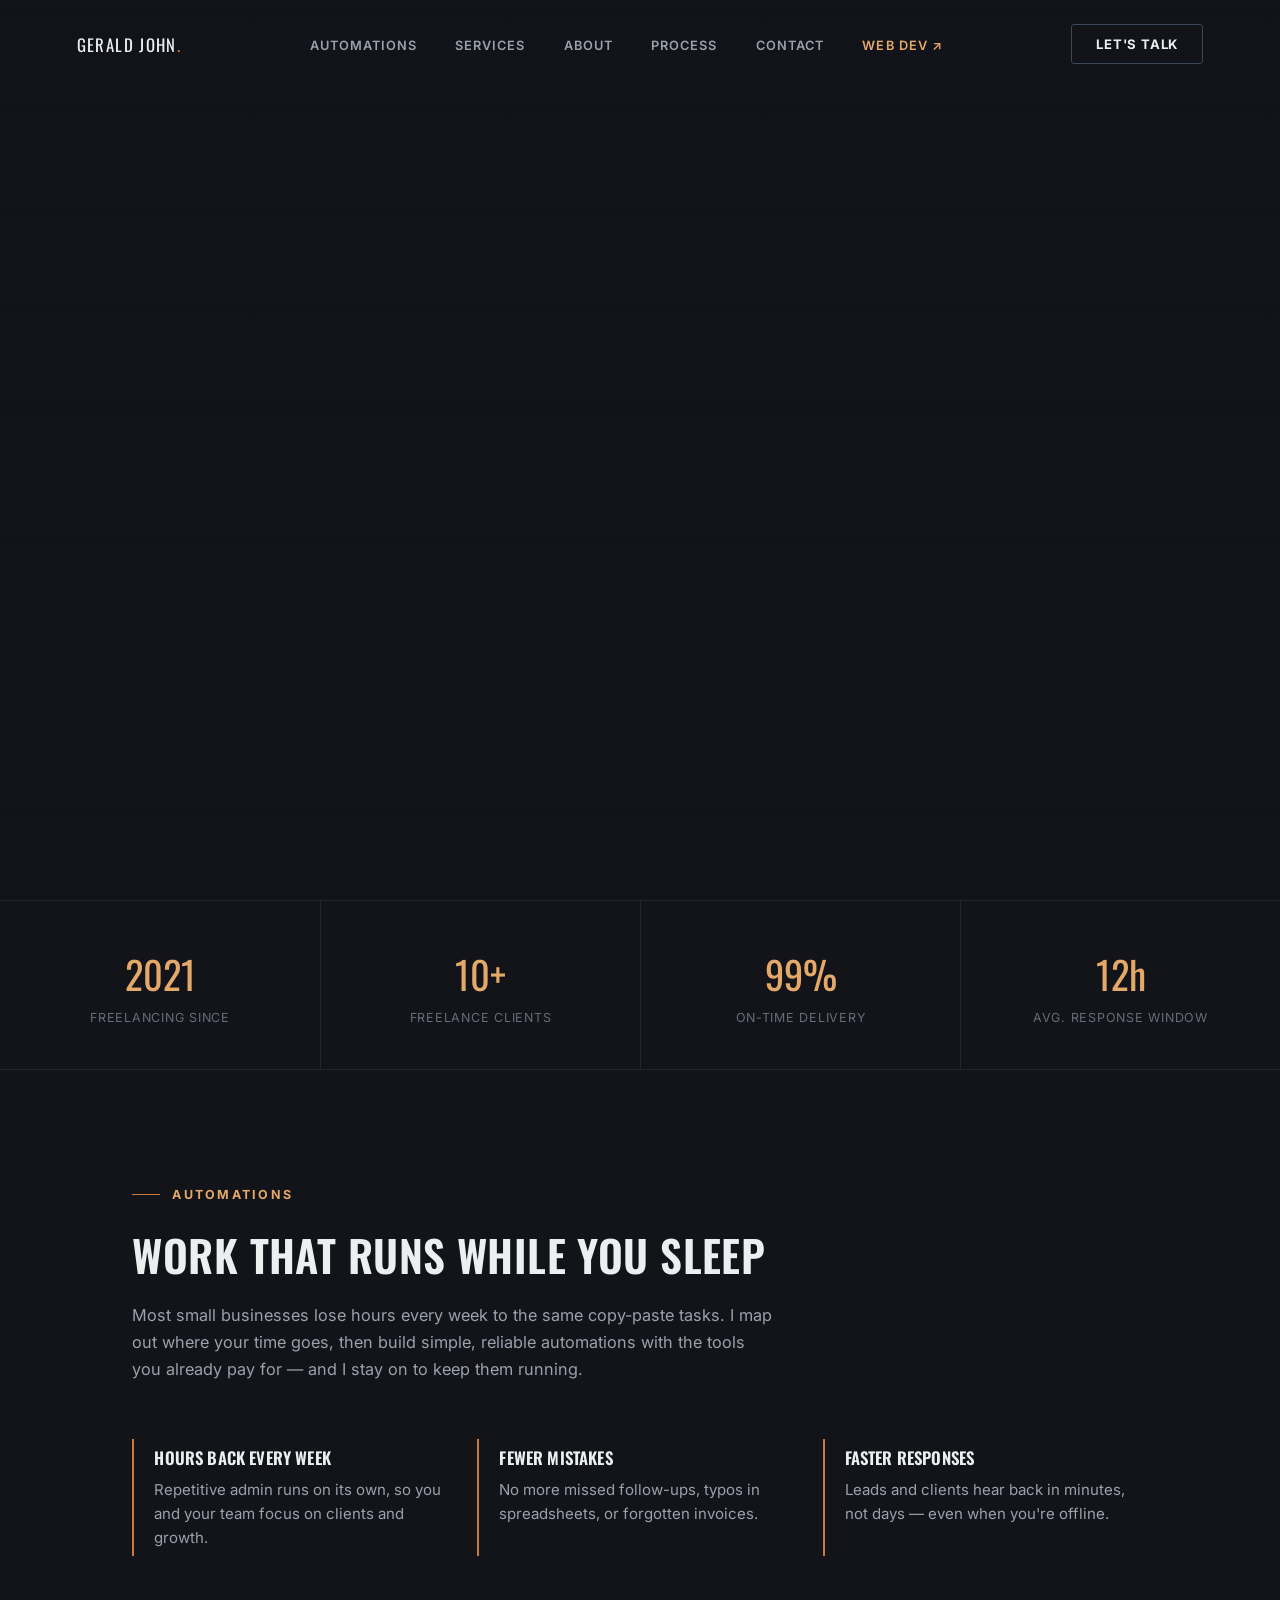
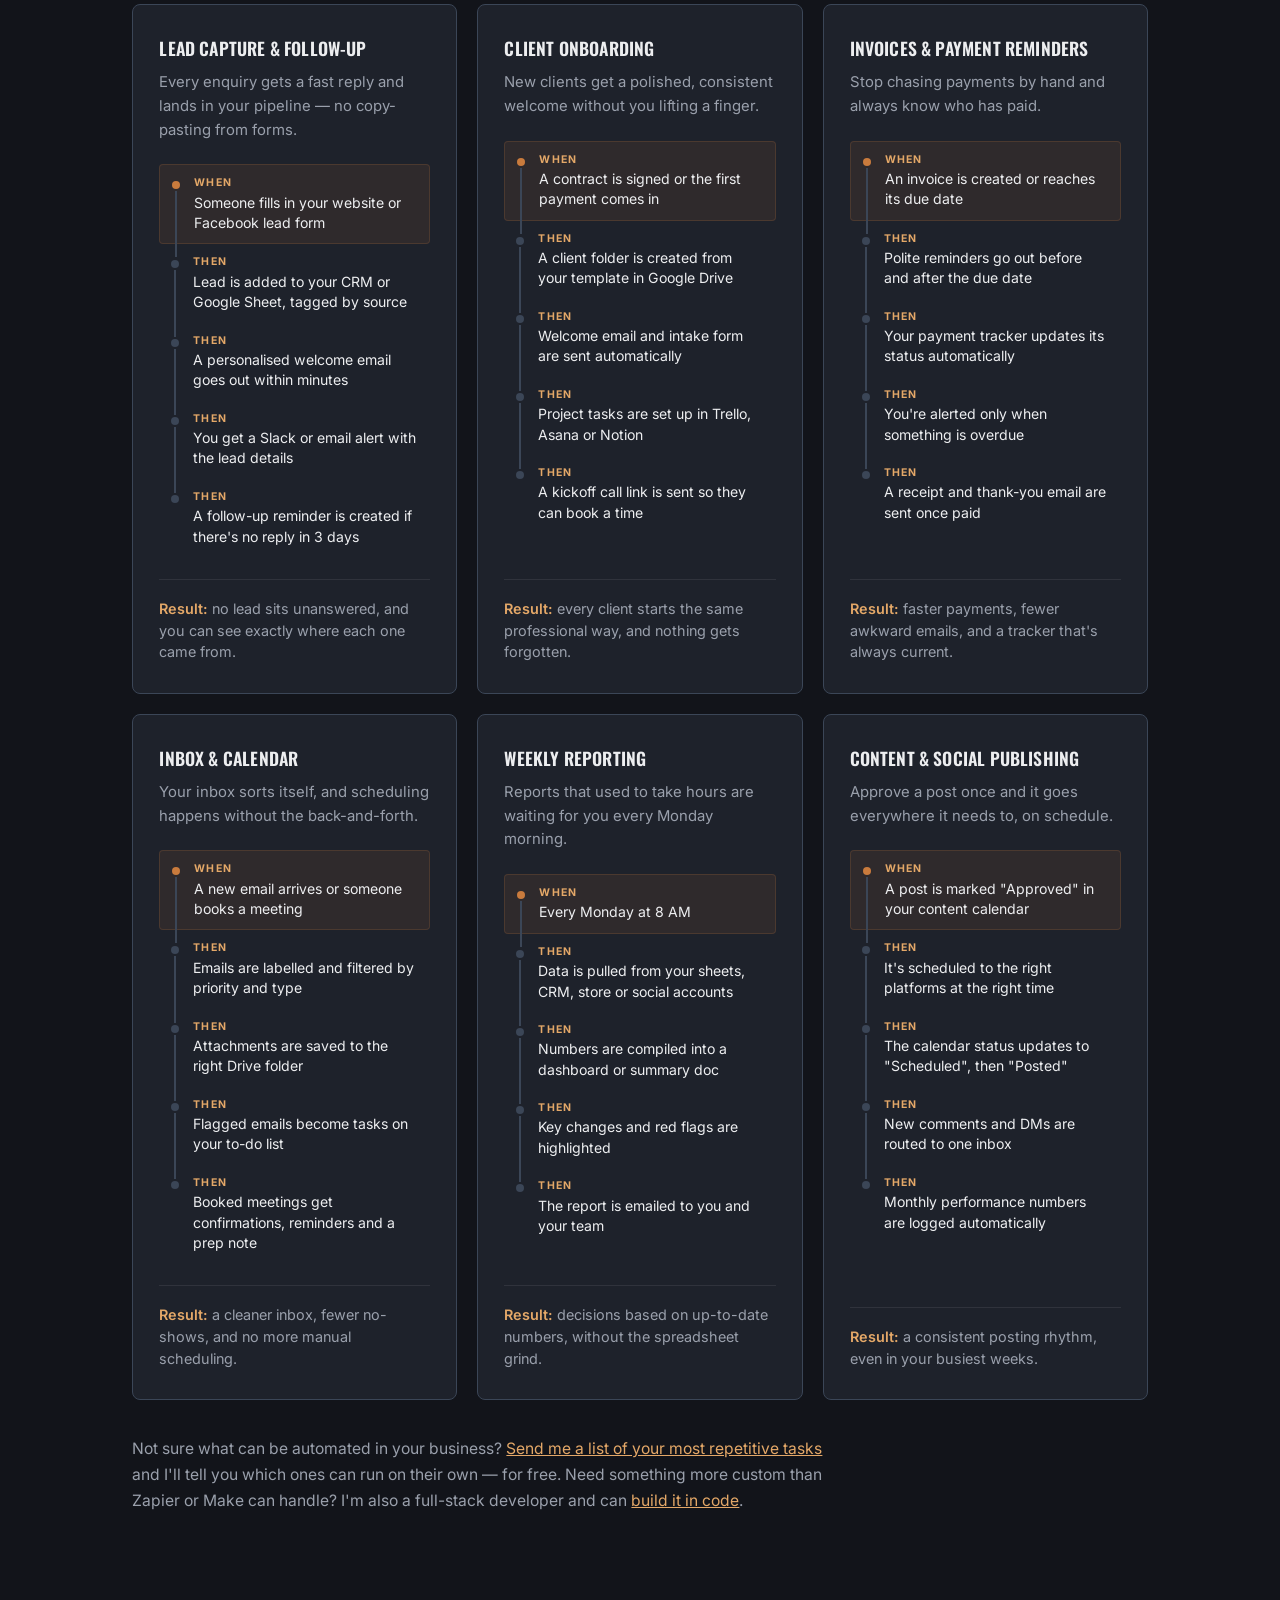
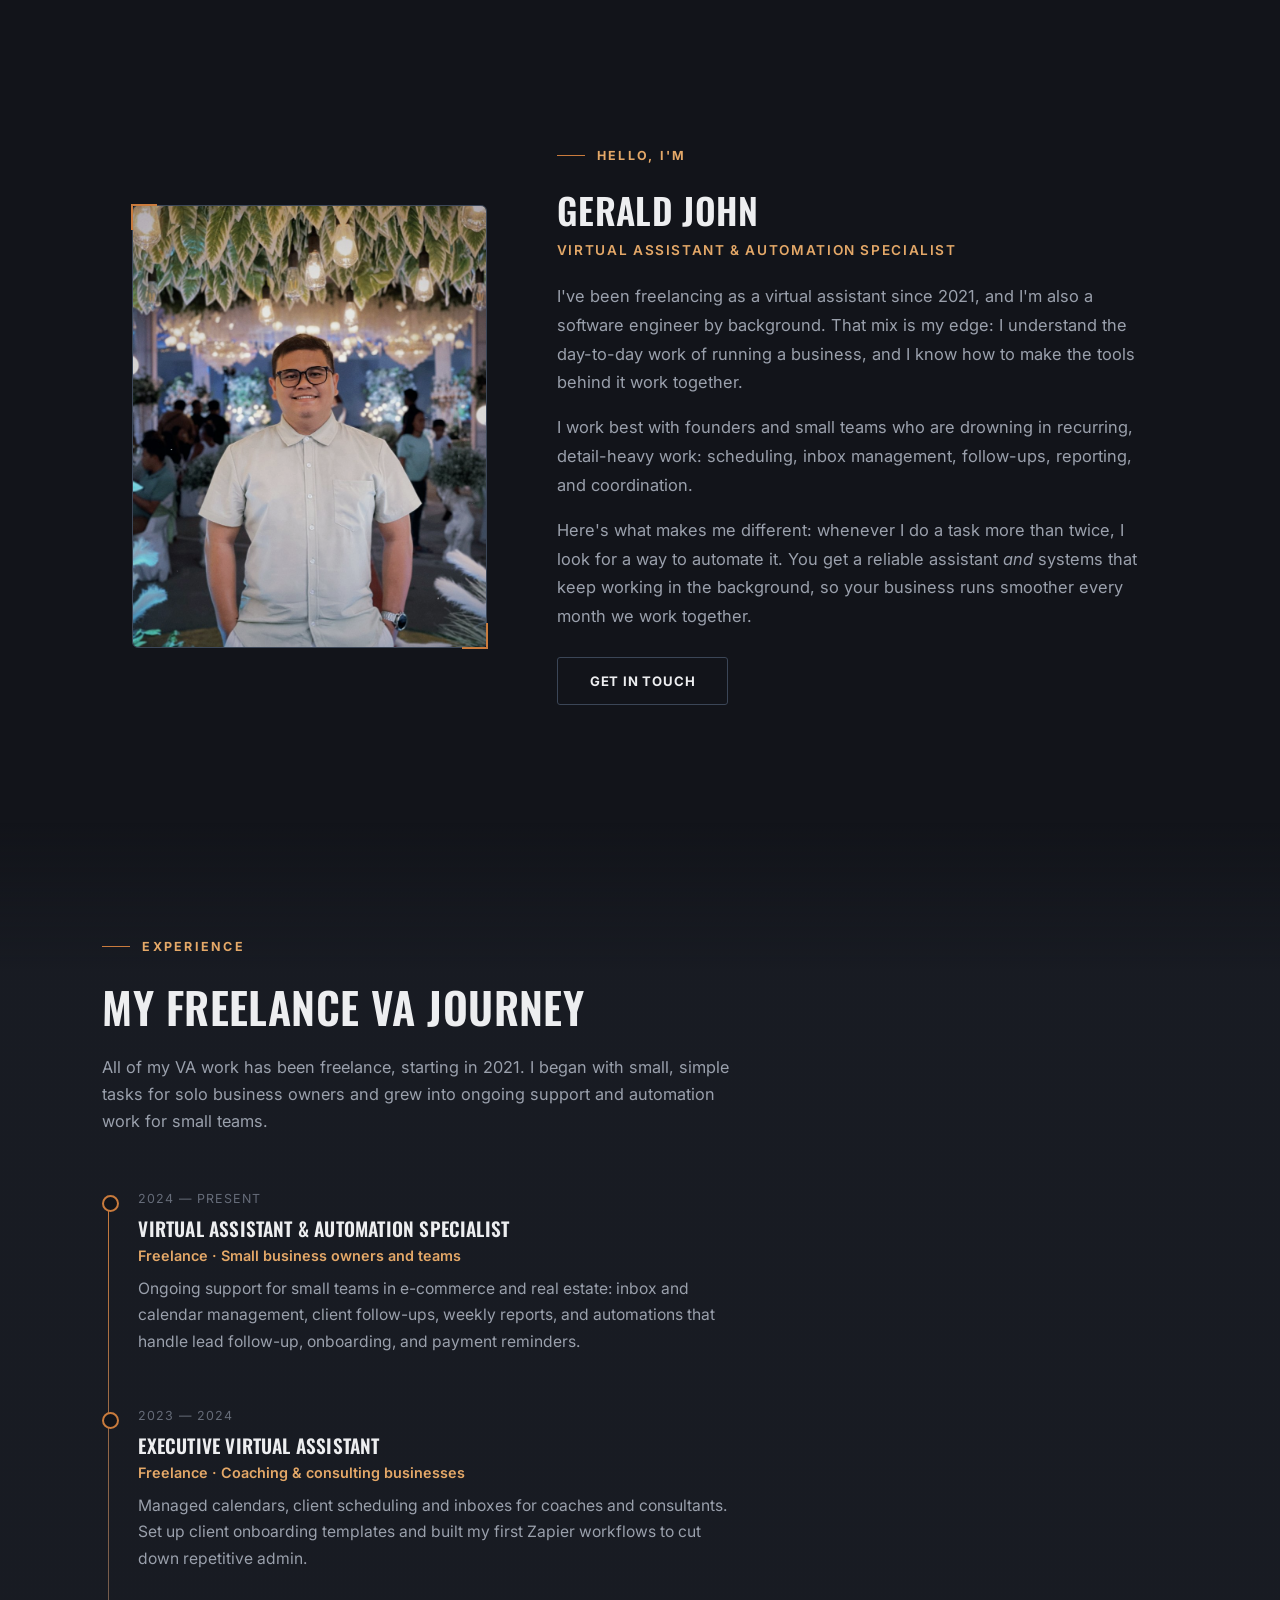
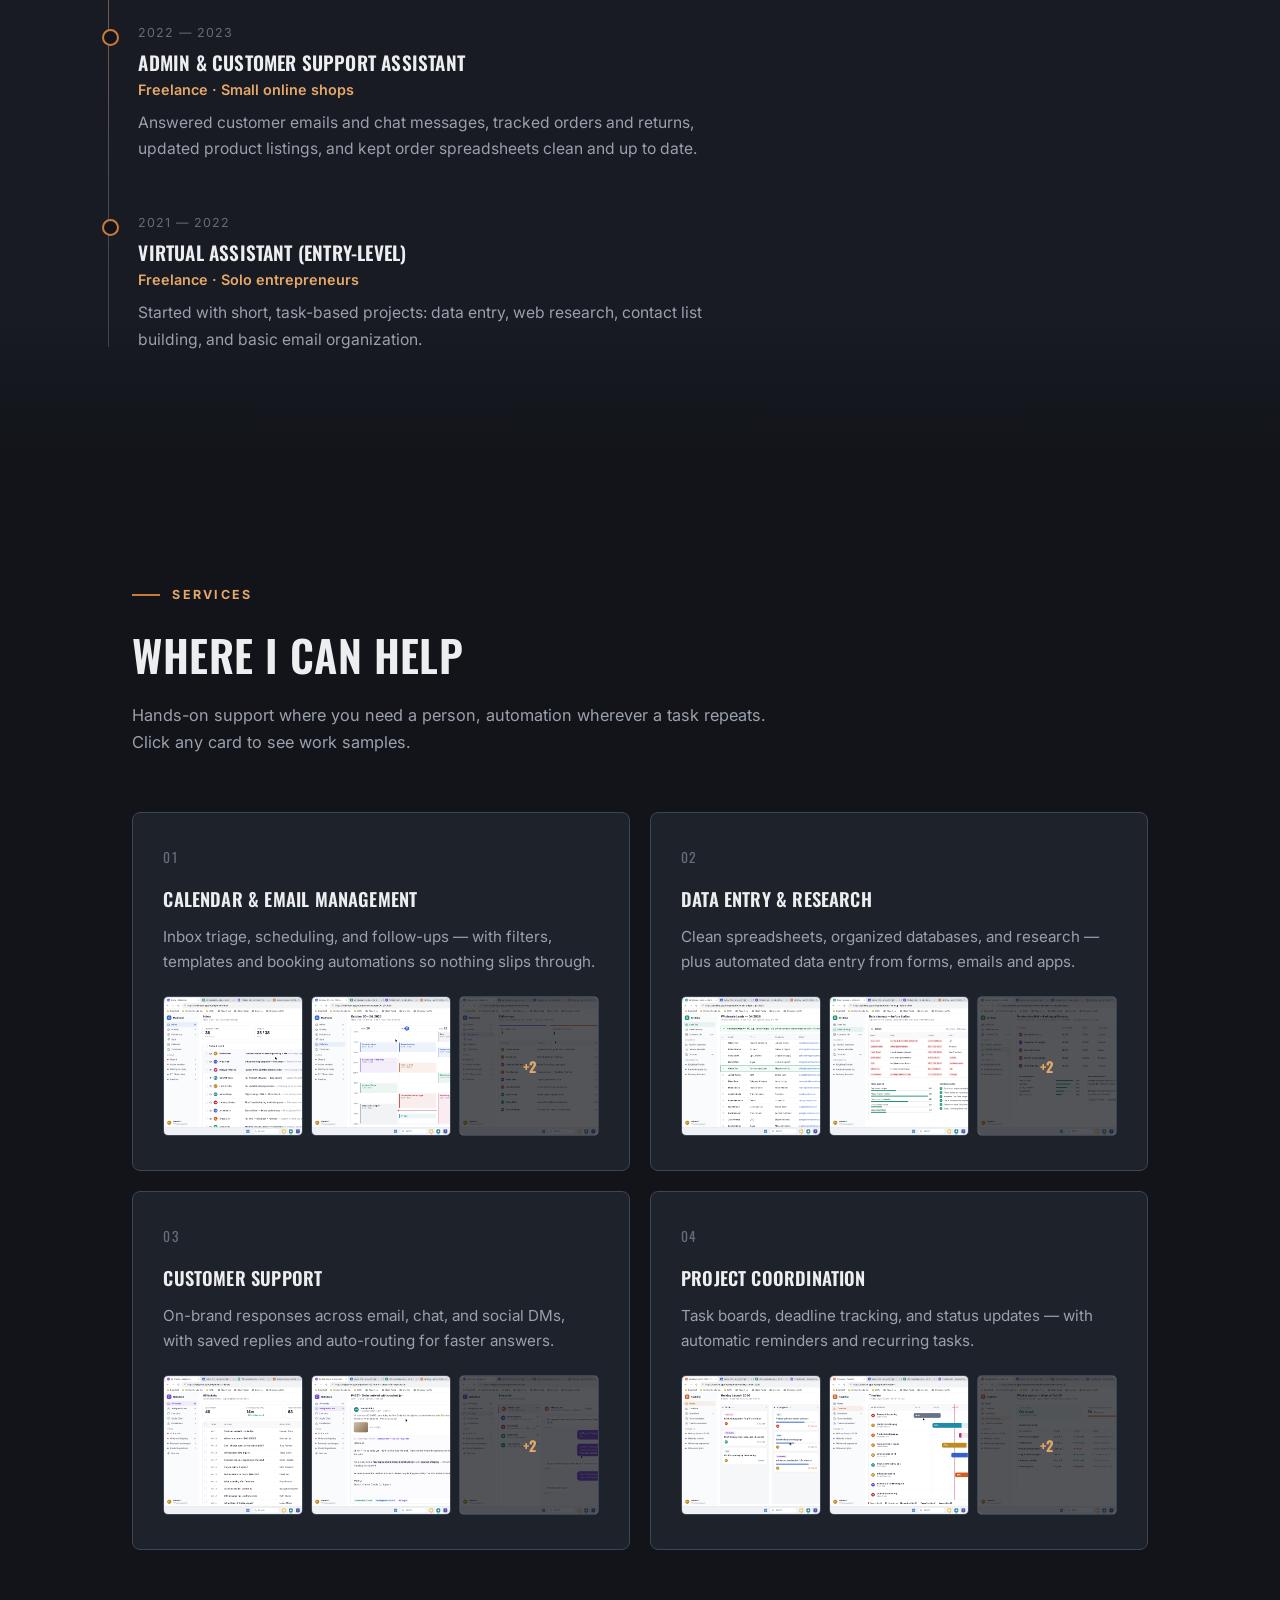
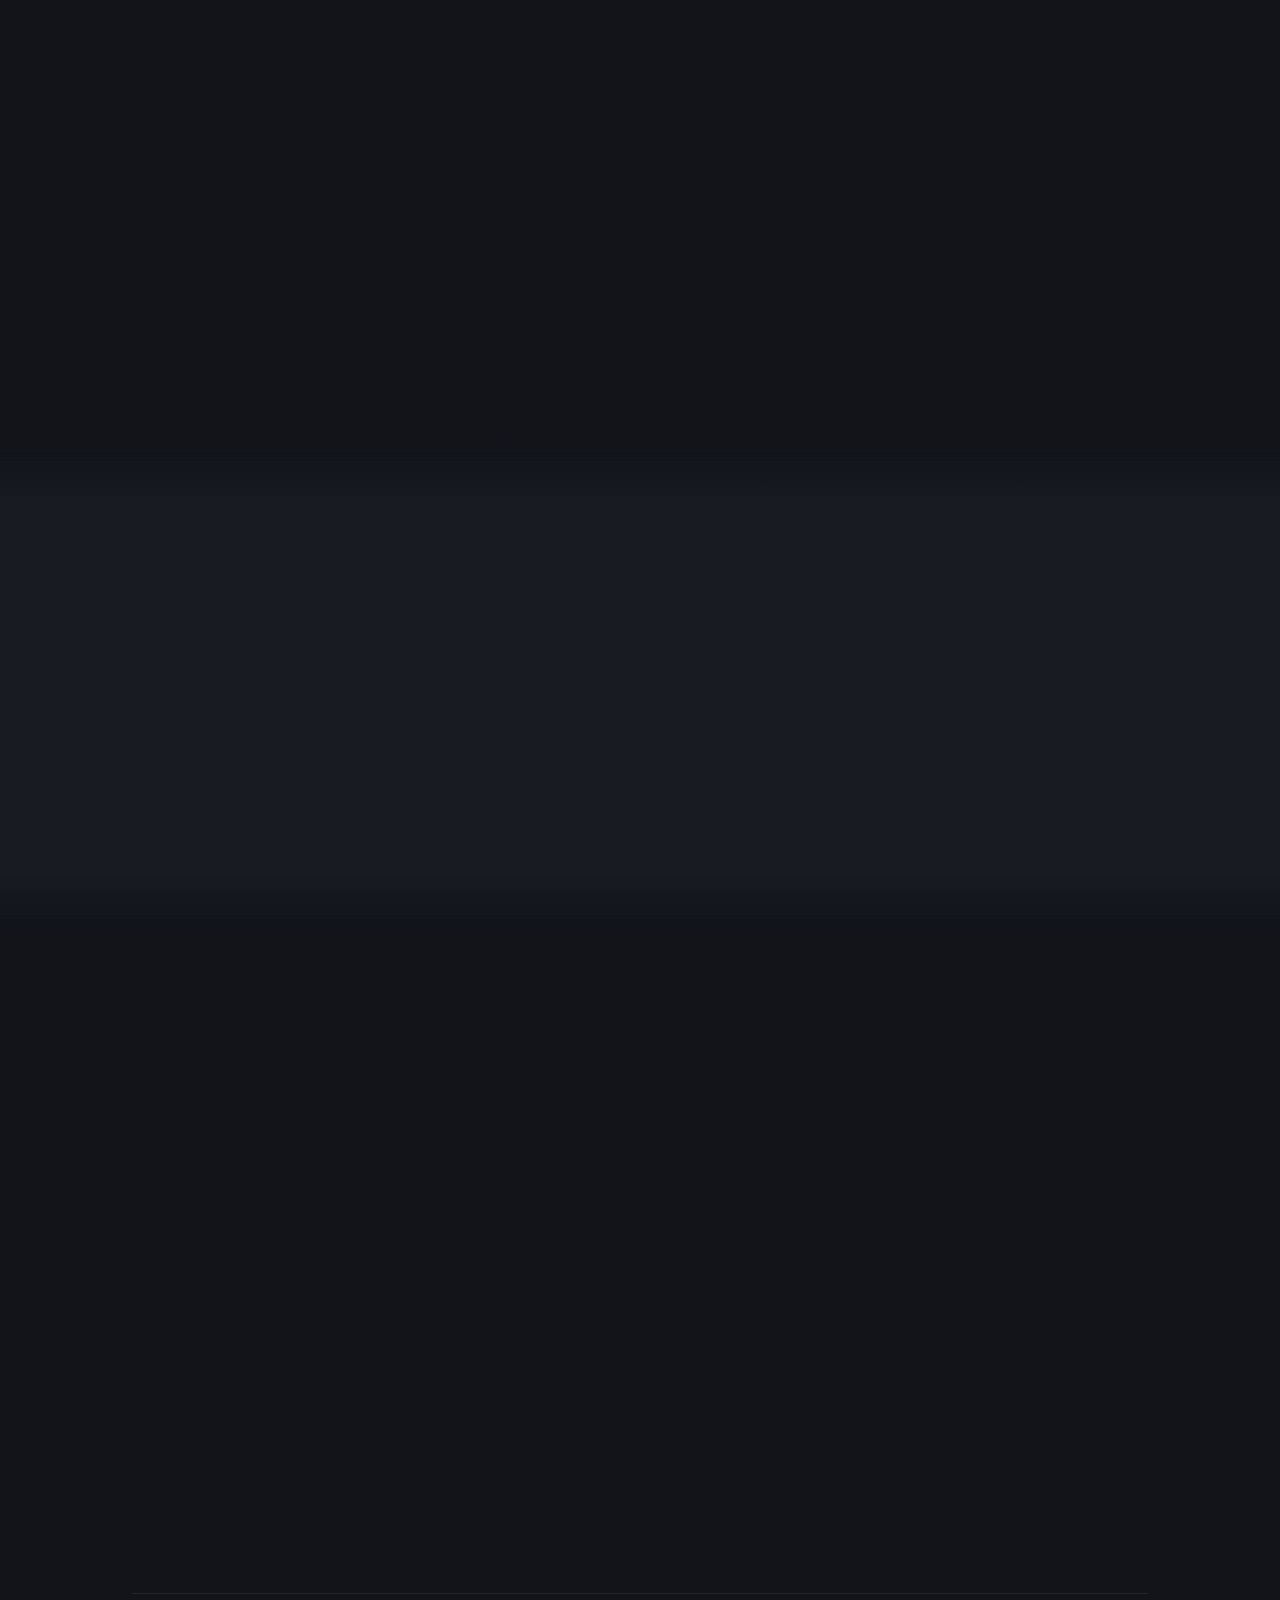
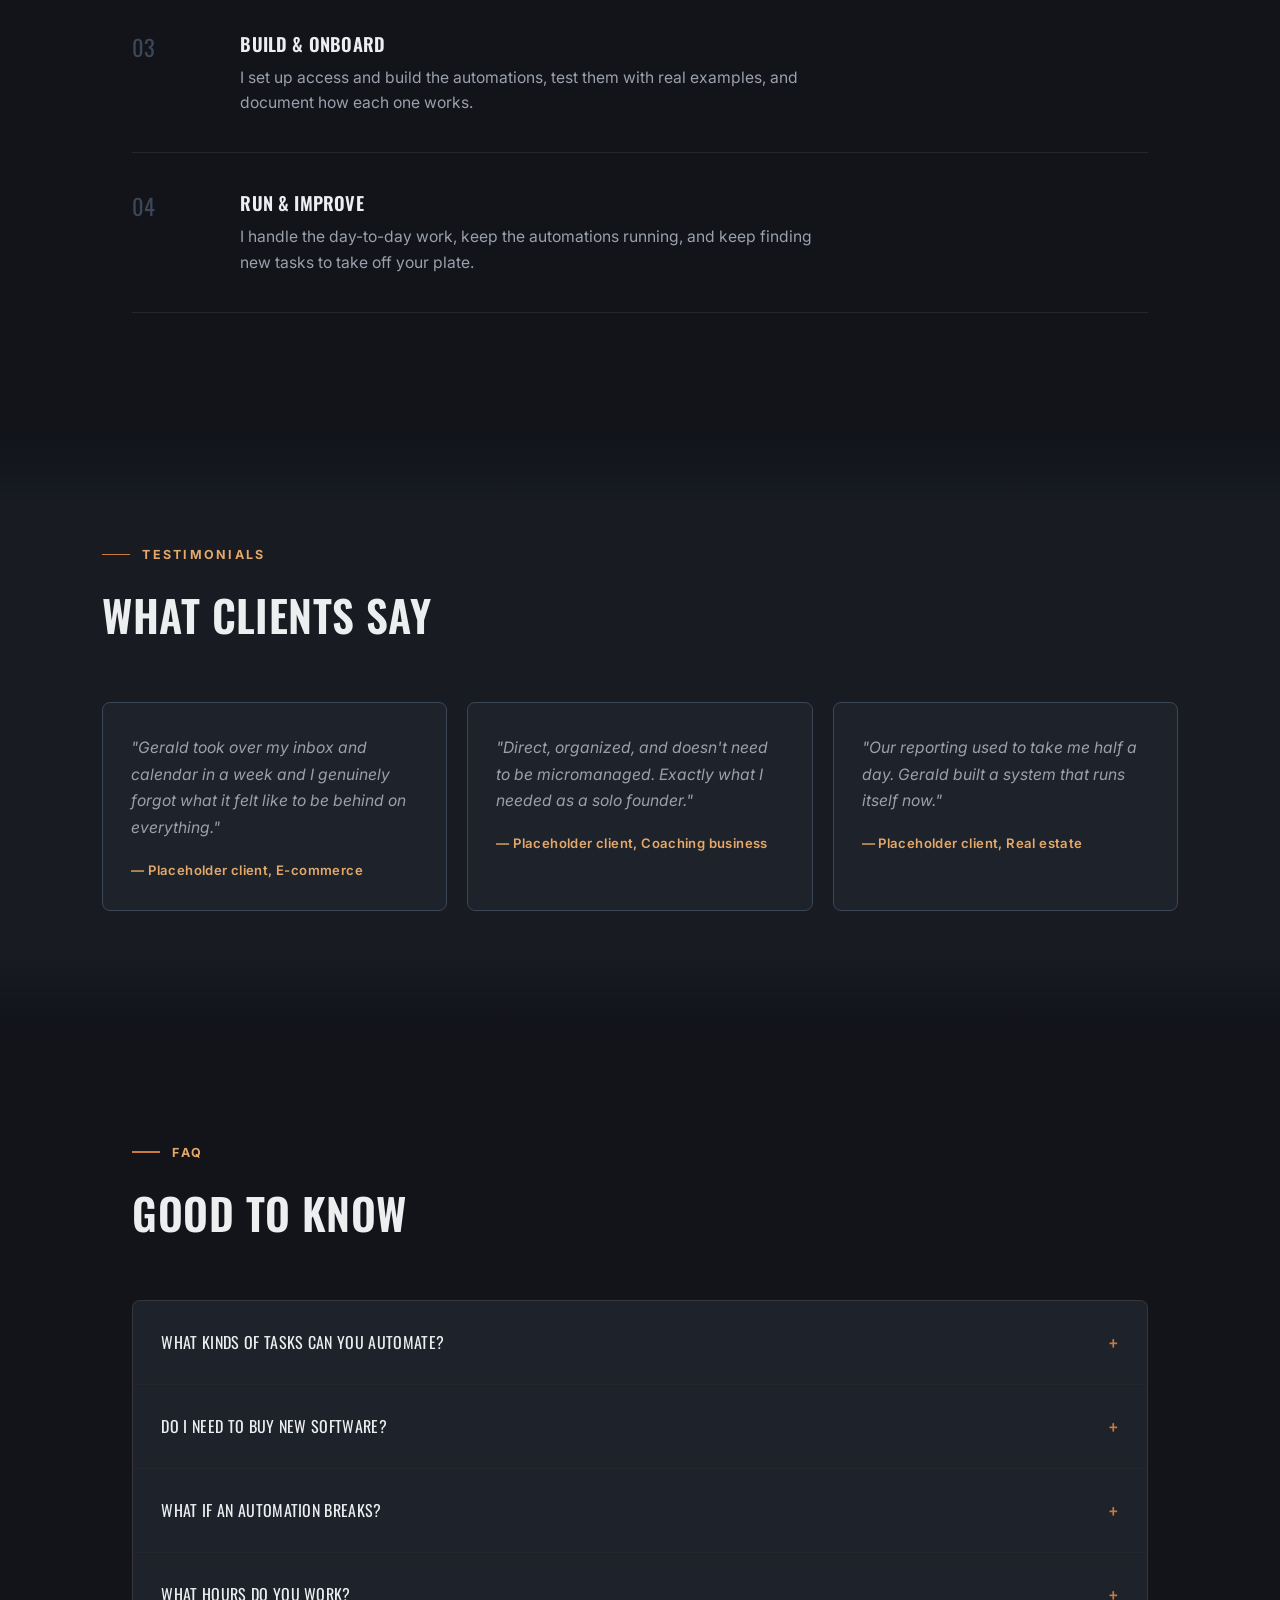
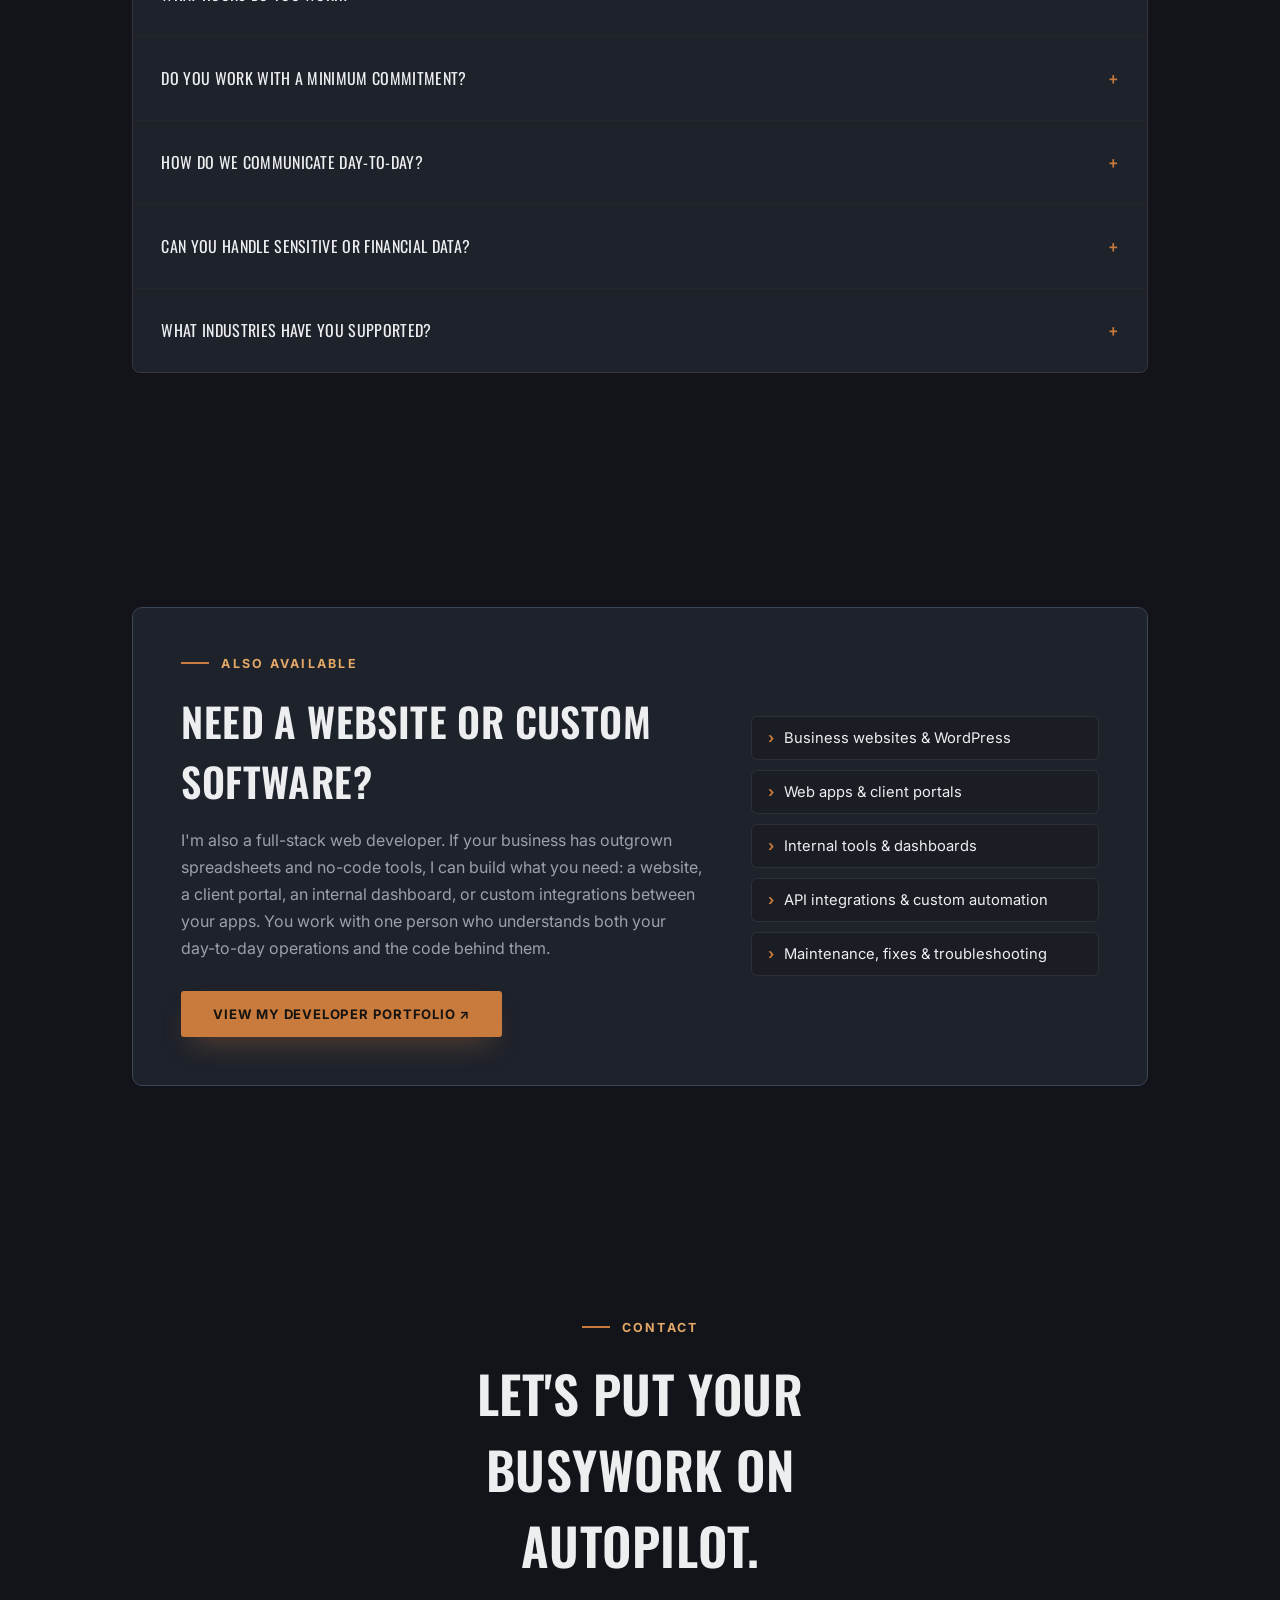
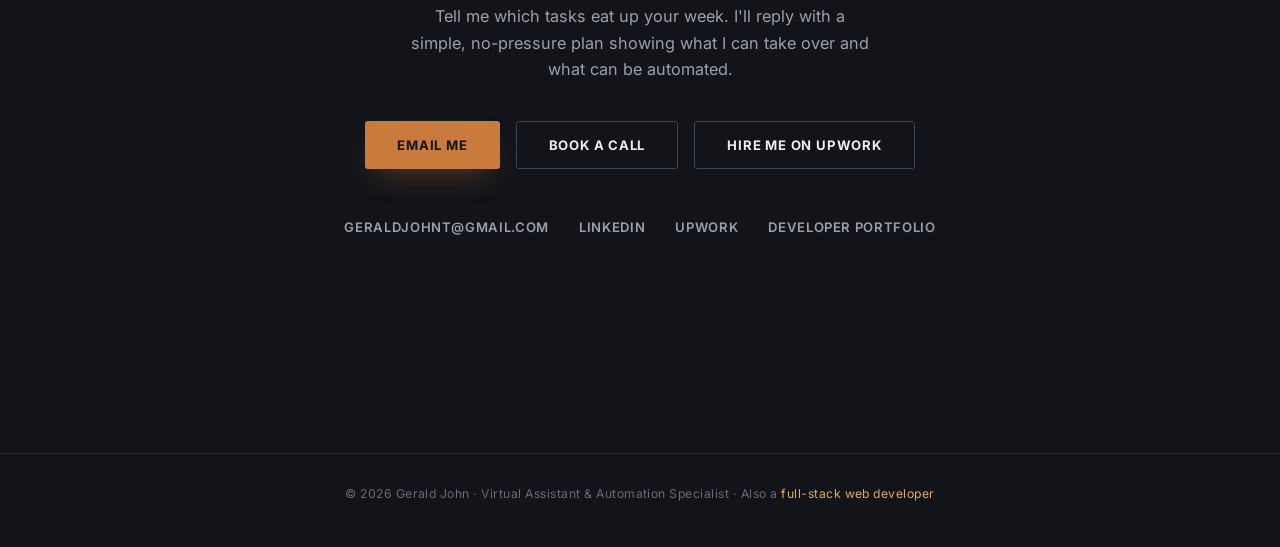
==== index.html @ f4f9557e "Rewrite VA experience as freelance work starting in 2021 - Timeline: entry-level freelance VA (2021)" ====
<!DOCTYPE html>
<html lang="en">
<head>
<meta charset="UTF-8">
<meta name="viewport" content="width=device-width, initial-scale=1.0">
<title>Gerald John — Virtual Assistant &amp; Automation Specialist</title>
<meta name="description" content="Gerald John, Virtual Assistant &amp; Automation Specialist. I automate the repetitive work in your business (lead follow-up, client onboarding, invoicing reminders, reporting) and handle the rest: inbox, calendar, research and support.">
<meta name="theme-color" content="#12141A">
<meta property="og:type" content="website">
<meta property="og:title" content="Gerald John — Virtual Assistant &amp; Automation Specialist">
<meta property="og:description" content="Put your busywork on autopilot. I connect the tools you already use so leads, onboarding, invoices and reports run on their own.">
<meta property="og:image" content="https://geraldjohnt.github.io/va-portfolio/VA_Portfolio_Screenshots/00-overview-contact-sheet.png">
<meta name="twitter:card" content="summary_large_image">
<link rel="icon" href="data:image/svg+xml,%3Csvg xmlns='http://www.w3.org/2000/svg' viewBox='0 0 64 64'%3E%3Crect width='64' height='64' rx='14' fill='%2312141A'/%3E%3Ctext x='50%25' y='54%25' text-anchor='middle' dominant-baseline='middle' font-family='Arial,sans-serif' font-weight='700' font-size='38' fill='%23C97B3D'%3Eg.%3C/text%3E%3C/svg%3E">
<link rel="preconnect" href="https://fonts.googleapis.com">
<link rel="preconnect" href="https://fonts.gstatic.com" crossorigin>
<link href="https://fonts.googleapis.com/css2?family=Oswald:wght@300;400;500;600;700&family=Inter:wght@300;400;500;600;700&display=swap" rel="stylesheet">
<style>
  :root{
    --bg:#12141A;
    --bg-alt:#1A1D24;
    --panel:#1E222B;
    --panel-hi:#242832;
    --ink:#EDEEF0;
    --ink-soft:#9AA0AC;
    --ink-dim:#666C79;
    --line: rgba(201,123,61,0.18);
    --line-soft: rgba(255,255,255,0.08);
    --copper:#C97B3D;
    --copper-light:#E4A868;
    --steel:#3B4657;
    --shadow: 0 24px 70px -30px rgba(0,0,0,0.75);
  }

  *{ box-sizing:border-box; margin:0; padding:0; }
  html{ scroll-behavior:smooth; }

  body{
    background:var(--bg);
    color:var(--ink);
    font-family:'Inter', sans-serif;
    overflow-x:hidden;
    -webkit-font-smoothing:antialiased;
  }

  h1,h2,h3,.display{
    font-family:'Oswald', sans-serif;
    text-transform:uppercase;
    letter-spacing:0.01em;
    font-weight:600;
  }

  #scene-canvas{
    position:fixed;
    inset:0;
    width:100vw;
    height:100vh;
    z-index:0;
    pointer-events:none;
  }
  .veil{
    position:fixed;
    inset:0;
    z-index:1;
    pointer-events:none;
    background:
      linear-gradient(180deg, rgba(18,20,26,0.15) 0%, rgba(18,20,26,0.4) 55%, rgba(18,20,26,0.92) 100%);
  }

  main{ position:relative; z-index:2; }

  /* NAV */
  nav{
    position:fixed;
    top:0; left:0; right:0;
    z-index:50;
    display:flex;
    align-items:center;
    justify-content:space-between;
    padding:24px 6vw;
    transition:background .4s ease, box-shadow .4s ease, backdrop-filter .4s ease;
  }
  nav.scrolled{
    background:rgba(18,20,26,0.82);
    backdrop-filter:blur(14px);
    box-shadow:0 1px 0 var(--line-soft);
  }
  .nav-mark{
    font-family:'Oswald', sans-serif;
    font-size:1.05rem;
    letter-spacing:0.08em;
    text-transform:uppercase;
    color:var(--ink);
  }
  .nav-mark span{ color:var(--copper); }
  .nav-links{ display:flex; gap:2.4rem; list-style:none; }
  .nav-links a{
    color:var(--ink-soft);
    text-decoration:none;
    font-size:0.8rem;
    font-weight:600;
    letter-spacing:0.08em;
    text-transform:uppercase;
    transition:color .25s ease;
  }
  .nav-links a:hover{ color:var(--copper-light); }
  @media (max-width:820px){ .nav-links{ display:none; } }

  /* BUTTON */
  .btn{
    display:inline-flex;
    align-items:center;
    gap:10px;
    padding:15px 32px;
    border-radius:3px;
    background:var(--copper);
    color:#15130F;
    font-weight:700;
    font-size:0.82rem;
    letter-spacing:0.06em;
    text-transform:uppercase;
    text-decoration:none;
    border:none;
    cursor:pointer;
    box-shadow:0 14px 30px -12px rgba(201,123,61,0.45);
    transition:transform .3s cubic-bezier(.2,.8,.2,1), box-shadow .3s ease, background .3s ease;
  }
  .btn:hover{ transform:translateY(-3px); background:var(--copper-light); box-shadow:0 20px 38px -12px rgba(201,123,61,0.55); }
  .btn.ghost{
    background:transparent;
    color:var(--ink);
    border:1.5px solid var(--steel);
    box-shadow:none;
  }
  .btn.ghost:hover{ background:var(--panel-hi); border-color:var(--copper); }

  /* SECTIONS */
  section{
    position:relative;
    padding:min(13vh,130px) 8vw;
    max-width:1220px;
    margin:0 auto;
  }
  .section-alt{ background:linear-gradient(180deg, transparent, rgba(30,34,43,0.5) 12%, rgba(30,34,43,0.5) 88%, transparent); max-width:none; }
  .section-alt > *{ max-width:1220px; margin:0 auto; }

  .reveal{
    opacity:0;
    transform:translateY(46px);
    transition:opacity 1s cubic-bezier(.2,.7,.2,1), transform 1s cubic-bezier(.2,.7,.2,1);
  }
  .reveal.visible{ opacity:1; transform:translateY(0); }
  .reveal.d1{ transition-delay:.08s; }
  .reveal.d2{ transition-delay:.18s; }
  .reveal.d3{ transition-delay:.28s; }
  .reveal.d4{ transition-delay:.38s; }

  .eyebrow{
    display:flex;
    align-items:center;
    gap:12px;
    font-size:0.78rem;
    font-weight:700;
    letter-spacing:0.18em;
    text-transform:uppercase;
    color:var(--copper-light);
    margin-bottom:20px;
  }
  .eyebrow::before{
    content:"";
    width:28px; height:1.5px;
    background:var(--copper);
  }

  /* HERO */
  .hero{
    min-height:100vh;
    display:flex;
    flex-direction:column;
    justify-content:center;
    padding-top:120px;
  }
  .hero .kicker{
    font-family:'Oswald';
    font-size:0.9rem;
    letter-spacing:0.3em;
    color:var(--ink-dim);
    margin-bottom:20px;
  }
  .hero h1{
    font-size:clamp(2.8rem, 7vw, 6rem);
    line-height:1.0;
    max-width:16ch;
    color:var(--ink);
  }
  .hero h1 span{ color:var(--copper); }
  .hero p{
    margin-top:30px;
    max-width:50ch;
    font-size:1.1rem;
    line-height:1.7;
    color:var(--ink-soft);
    text-transform:none;
    font-weight:400;
  }
  .hero-actions{ margin-top:44px; display:flex; gap:16px; flex-wrap:wrap; }
  .scroll-cue{
    position:absolute;
    bottom:46px; left:8vw;
    display:flex; align-items:center; gap:12px;
    font-size:0.72rem;
    color:var(--ink-dim);
    letter-spacing:0.2em;
    text-transform:uppercase;
  }
  .scroll-cue .line{ width:1px; height:36px; background:linear-gradient(var(--copper), transparent); animation:pulseLine 2.2s ease-in-out infinite; }
  @keyframes pulseLine{ 0%,100%{opacity:.25} 50%{opacity:1} }

  /* STATS STRIP */
  .stats-strip{
    display:grid;
    grid-template-columns:repeat(4,1fr);
    border-top:1px solid var(--line-soft);
    border-bottom:1px solid var(--line-soft);
  }
  @media (max-width:760px){ .stats-strip{ grid-template-columns:repeat(2,1fr); } }
  .stat-cell{
    padding:44px 24px;
    text-align:center;
    border-left:1px solid var(--line-soft);
  }
  .stat-cell:first-child{ border-left:none; }
  .stat-cell .num{ font-family:'Oswald'; font-size:2.4rem; color:var(--copper-light); }
  .stat-cell .label{ margin-top:8px; font-size:0.78rem; letter-spacing:0.06em; text-transform:uppercase; color:var(--ink-dim); }

  /* SECTION HEADS */
  .section-head{ margin-bottom:56px; max-width:640px; }
  .section-head h2{ font-size:clamp(1.9rem,3.4vw,2.7rem); }
  .section-head p{ margin-top:16px; color:var(--ink-soft); font-size:1.02rem; line-height:1.65; text-transform:none; font-weight:400; }

  /* PORTRAIT + INTRO */
  .intro-grid{
    display:grid;
    grid-template-columns:0.75fr 1.25fr;
    gap:70px;
    align-items:center;
  }
  @media (max-width:820px){ .intro-grid{ grid-template-columns:1fr; gap:40px; } }
  .portrait-wrap{ position:relative; }
  .portrait-frame{
    position:relative;
    border-radius:6px;
    overflow:hidden;
    aspect-ratio:4/5;
    background:var(--panel);
    border:1px solid var(--steel);
  }
  .portrait-frame img{ width:100%; height:100%; object-fit:cover; object-position:center 30%; display:block; filter:grayscale(0.15) contrast(1.05); }
  .portrait-corner{
    position:absolute;
    width:26px; height:26px;
    border-color:var(--copper);
    border-style:solid;
    z-index:2;
  }
  .portrait-corner.tl{ top:-1px; left:-1px; border-width:2px 0 0 2px; }
  .portrait-corner.br{ bottom:-1px; right:-1px; border-width:0 2px 2px 0; }
  .intro-text .intro-name{ font-size:clamp(1.8rem,2.8vw,2.4rem); margin-bottom:6px; }
  .intro-text .intro-role{
    color:var(--copper-light); font-weight:600; font-size:0.85rem;
    letter-spacing:0.12em; text-transform:uppercase; margin-bottom:24px;
  }
  .intro-text p{ color:var(--ink-soft); font-size:1.03rem; line-height:1.75; margin-bottom:16px; text-transform:none; font-weight:400; }
  .intro-text .btn{ margin-top:10px; }

  /* EXPERIENCE TIMELINE */
  .timeline{ position:relative; padding-left:36px; }
  .timeline::before{
    content:"";
    position:absolute; left:6px; top:6px; bottom:6px;
    width:1px;
    background:linear-gradient(var(--copper), var(--steel) 90%);
  }
  .timeline-item{ position:relative; padding-bottom:52px; }
  .timeline-item:last-child{ padding-bottom:0; }
  .timeline-item::before{
    content:"";
    position:absolute; left:-36px; top:4px;
    width:13px; height:13px;
    border-radius:50%;
    background:var(--bg);
    border:2px solid var(--copper);
  }
  .timeline-item .period{ font-size:0.78rem; letter-spacing:0.08em; text-transform:uppercase; color:var(--ink-dim); margin-bottom:8px; }
  .timeline-item h3{ font-size:1.2rem; margin-bottom:4px; }
  .timeline-item .org{ color:var(--copper-light); font-size:0.9rem; font-weight:600; margin-bottom:12px; }
  .timeline-item p{ color:var(--ink-soft); font-size:0.98rem; line-height:1.7; max-width:60ch; text-transform:none; font-weight:400; }

  /* SERVICES - popping cards (kept as .service-card / gallery for shared behavior) */
  .services-grid{
    display:grid;
    grid-template-columns:repeat(2, 1fr);
    gap:20px;
  }
  @media (max-width:760px){ .services-grid{ grid-template-columns:1fr; } }

  .service-card{
    background:var(--panel);
    border:1px solid var(--steel);
    border-radius:8px;
    padding:34px 30px;
    opacity:0;
    display:flex;
    flex-direction:column;
    height:100%;
    cursor:pointer;
    transform:translateY(60px) scale(.94);
    transition:opacity .8s cubic-bezier(.2,.8,.2,1), transform .8s cubic-bezier(.2,.8,.2,1), box-shadow .35s ease, border-color .35s ease, background .35s ease;
  }
  .service-card.visible{ opacity:1; transform:translateY(0) scale(1); }
  .service-card:hover{
    box-shadow:var(--shadow);
    border-color:var(--copper);
    background:var(--panel-hi);
    transform:translateY(-6px) scale(1);
  }
  .service-card:focus-visible{ outline:2px solid var(--copper); outline-offset:4px; }
  .service-index{
    font-family:'Oswald';
    font-size:0.85rem;
    color:var(--ink-dim);
    letter-spacing:0.1em;
    margin-bottom:18px;
  }
  .service-card h3{ font-size:1.15rem; margin-bottom:12px; }
  .service-card p{ color:var(--ink-soft); font-size:0.95rem; line-height:1.65; text-transform:none; font-weight:400; }

  .service-gallery{ display:flex; gap:8px; margin-top:auto; padding-top:22px; }
  .gallery-thumb{
    flex:1;
    aspect-ratio:1/1;
    border-radius:5px;
    overflow:hidden;
    border:1px solid var(--steel);
    padding:0;
    background:none;
    position:relative;
  }
  .gallery-thumb img{ width:100%; height:100%; object-fit:cover; object-position:left top; display:block; transition:transform .5s cubic-bezier(.2,.8,.2,1); filter:grayscale(0.2); }
  .service-card:hover .gallery-thumb img{ transform:scale(1.08); }
  .gallery-thumb::after{ content:""; position:absolute; inset:0; background:rgba(201,123,61,0); transition:background .3s ease; }
  .service-card:hover .gallery-thumb::after{ background:rgba(201,123,61,0.12); }
  .gallery-more-badge{
    position:absolute; inset:0;
    display:flex; align-items:center; justify-content:center;
    background:rgba(18,20,26,0.72);
    color:var(--copper-light);
    font-size:0.9rem; font-weight:700;
    font-family:'Oswald';
    z-index:2;
  }

  /* CAROUSEL MODAL */
  .carousel-modal{
    position:fixed; inset:0; z-index:200;
    background:rgba(10,11,14,0.94);
    display:flex; align-items:center; justify-content:center;
    padding:40px;
    opacity:0; pointer-events:none;
    transition:opacity .3s ease;
  }
  .carousel-modal.active{ opacity:1; pointer-events:auto; }
  .carousel-inner{ position:relative; width:100%; max-width:1180px; display:flex; flex-direction:column; align-items:center; }
  .carousel-title{ color:var(--ink); font-family:'Oswald'; font-size:1.2rem; letter-spacing:0.05em; text-transform:uppercase; margin-bottom:22px; text-align:center; }
  .carousel-stage{ position:relative; width:100%; display:flex; align-items:center; justify-content:center; }
  .carousel-stage img{
    max-width:min(84vw,1080px); max-height:70vh; width:auto; height:auto;
    border-radius:8px;
    border:1px solid var(--steel);
    box-shadow:0 30px 80px rgba(0,0,0,0.5);
    transform:scale(.96); opacity:0;
    transition:transform .3s ease, opacity .3s ease;
  }
  .carousel-stage img.active{ opacity:1; transform:scale(1); }
  .carousel-caption{ margin-top:22px; color:var(--ink-soft); font-size:0.92rem; text-align:center; }
  .carousel-counter{ margin-top:6px; color:var(--copper-light); font-size:0.78rem; letter-spacing:0.08em; text-transform:uppercase; text-align:center; }
  .carousel-dots{ display:flex; gap:8px; margin-top:22px; }
  .carousel-dot{ width:7px; height:7px; border-radius:50%; background:rgba(255,255,255,0.25); border:none; cursor:pointer; padding:0; transition:background .25s ease, transform .25s ease; }
  .carousel-dot.active{ background:var(--copper); transform:scale(1.3); }
  .carousel-arrow{
    position:absolute; top:50%; transform:translateY(-50%);
    width:52px; height:52px;
    border-radius:3px;
    background:rgba(255,255,255,0.05);
    border:1px solid var(--steel);
    color:var(--ink);
    font-size:1.6rem; line-height:1;
    cursor:pointer;
    display:flex; align-items:center; justify-content:center;
    transition:background .25s ease, border-color .25s ease;
    z-index:3;
  }
  .carousel-arrow:hover{ background:rgba(201,123,61,0.15); border-color:var(--copper); }
  .carousel-arrow.prev{ left:-8px; }
  .carousel-arrow.next{ right:-8px; }
  @media (max-width:760px){
    .carousel-arrow.prev{ left:-2px; } .carousel-arrow.next{ right:-2px; }
    .carousel-arrow{ width:42px; height:42px; font-size:1.3rem; }
  }
  .carousel-close{
    position:absolute; top:-64px; right:0;
    width:44px; height:44px;
    border-radius:3px;
    background:rgba(255,255,255,0.05);
    border:1px solid var(--steel);
    color:var(--ink);
    font-size:1.3rem; line-height:1;
    cursor:pointer;
    display:flex; align-items:center; justify-content:center;
    transition:background .25s ease, border-color .25s ease;
  }
  .carousel-close:hover{ background:rgba(201,123,61,0.15); border-color:var(--copper); }

  /* AUTOMATIONS */
  .auto-benefits{ display:grid; grid-template-columns:repeat(3,1fr); gap:20px; margin-bottom:48px; }
  @media (max-width:820px){ .auto-benefits{ grid-template-columns:1fr; } }
  .auto-benefit{ border-left:2px solid var(--copper); padding:6px 0 6px 20px; }
  .auto-benefit h3{ font-size:1.05rem; margin-bottom:8px; }
  .auto-benefit p{ color:var(--ink-soft); font-size:0.94rem; line-height:1.6; }
  .auto-grid{ display:grid; grid-template-columns:repeat(3,1fr); gap:20px; }
  @media (max-width:1100px){ .auto-grid{ grid-template-columns:repeat(2,1fr); } }
  @media (max-width:700px){ .auto-grid{ grid-template-columns:1fr; } }
  .auto-card{
    background:var(--panel);
    border:1px solid var(--steel);
    border-radius:8px;
    padding:30px 26px;
    display:flex; flex-direction:column;
    transition:border-color .3s ease, background .3s ease, box-shadow .3s ease;
  }
  .auto-card:hover{ border-color:var(--copper); background:var(--panel-hi); box-shadow:var(--shadow); }
  .auto-card h3{ font-size:1.1rem; margin-bottom:10px; }
  .auto-card .auto-intro{ color:var(--ink-soft); font-size:0.93rem; line-height:1.6; margin-bottom:22px; }
  .auto-flow{ list-style:none; display:flex; flex-direction:column; gap:0; margin-bottom:22px; }
  .auto-flow li{
    position:relative;
    padding:10px 14px 10px 34px;
    font-size:0.88rem; line-height:1.45; color:var(--ink);
  }
  .auto-flow li::before{
    content:''; position:absolute; left:12px; top:16px;
    width:8px; height:8px; border-radius:50%;
    background:var(--steel);
  }
  .auto-flow li:not(:last-child)::after{
    content:''; position:absolute; left:15px; top:26px; bottom:-14px;
    width:2px; background:var(--steel);
  }
  .auto-flow li.trigger{ background:rgba(201,123,61,0.1); border:1px solid var(--line); border-radius:4px; }
  .auto-flow li.trigger::before{ background:var(--copper); }
  .auto-flow .tag{
    display:block; font-size:0.66rem; font-weight:700; letter-spacing:0.1em;
    text-transform:uppercase; color:var(--copper-light); margin-bottom:2px;
  }
  .auto-result{
    margin-top:auto;
    padding-top:18px; border-top:1px solid var(--line-soft);
    font-size:0.9rem; line-height:1.5; color:var(--ink-soft);
  }
  .auto-result strong{ color:var(--copper-light); font-weight:600; }
  .auto-note{ margin-top:36px; color:var(--ink-soft); font-size:0.98rem; line-height:1.65; max-width:70ch; }
  .auto-note a{ color:var(--copper-light); }

  /* PORTFOLIO SWITCH + DEV CROSS-PROMO */
  .portfolio-switch{
    display:inline-flex; align-self:flex-start; gap:4px; padding:4px;
    margin-bottom:28px; border:1px solid var(--steel); border-radius:999px;
    background:rgba(30,34,43,0.7); backdrop-filter:blur(8px);
  }
  .portfolio-switch a{
    padding:8px 16px; border-radius:999px; font-size:0.74rem; font-weight:700;
    letter-spacing:0.08em; text-transform:uppercase; text-decoration:none; color:var(--ink-soft);
    transition:background .25s ease, color .25s ease;
  }
  .portfolio-switch a{ white-space:nowrap; }
  @media (max-width:420px){ .portfolio-switch a{ padding:8px 12px; font-size:0.68rem; letter-spacing:0.05em; } }
  .portfolio-switch a[aria-current="page"]{ background:var(--copper); color:#15130F; }
  .portfolio-switch a:not([aria-current]):hover{ color:var(--copper-light); background:var(--panel-hi); }
  .nav-links a.nav-external{ color:var(--copper-light); }
  .dev-promo{
    display:grid; grid-template-columns:1.2fr 0.8fr; gap:48px; align-items:center;
    background:var(--panel); border:1px solid var(--steel); border-radius:10px; padding:48px;
  }
  @media (max-width:860px){ .dev-promo{ grid-template-columns:1fr; padding:32px 24px; } }
  .dev-promo h2{ font-size:clamp(1.8rem,3.2vw,2.5rem); margin-bottom:16px; }
  .dev-promo p{ color:var(--ink-soft); font-size:1rem; line-height:1.7; max-width:58ch; }
  .dev-promo ul{ list-style:none; display:grid; gap:10px; }
  .dev-promo li{ padding:12px 16px; border:1px solid var(--line-soft); border-radius:6px; font-size:0.92rem; color:var(--ink); background:var(--bg-alt); }
  .dev-promo li::before{ content:'›'; color:var(--copper); margin-right:10px; font-weight:700; }
  .dev-promo .btn{ margin-top:28px; }
  footer a{ color:var(--copper-light); text-decoration:none; }
  footer a:hover{ text-decoration:underline; }

  /* TOOLKIT */
  .tools-row{ display:flex; flex-wrap:wrap; gap:12px; margin-top:8px; }
  .tool-pill{
    padding:12px 22px;
    border-radius:3px;
    background:var(--panel);
    border:1px solid var(--steel);
    font-size:0.82rem;
    font-weight:600;
    letter-spacing:0.03em;
    color:var(--ink);
    opacity:0; transform:translateY(24px);
    transition:opacity .6s ease, transform .6s ease, background .3s ease, border-color .3s ease, color .3s ease;
  }
  .tool-pill.visible{ opacity:1; transform:translateY(0); }
  .tool-pill:hover{ background:var(--copper); color:#15130F; border-color:var(--copper); }

  /* PROCESS */
  .process-list{ display:flex; flex-direction:column; }
  .process-item{
    display:grid;
    grid-template-columns:80px 1fr;
    gap:28px;
    padding:36px 0;
    border-top:1px solid var(--line-soft);
  }
  .process-item:last-child{ border-bottom:1px solid var(--line-soft); }
  .process-item .step{ font-family:'Oswald'; font-size:1.4rem; color:var(--steel); }
  .process-item h3{ font-size:1.15rem; margin-bottom:8px; }
  .process-item p{ color:var(--ink-soft); font-size:0.98rem; line-height:1.65; max-width:58ch; text-transform:none; font-weight:400; }

  /* TESTIMONIALS */
  .testimonial-grid{ display:grid; grid-template-columns:repeat(3,1fr); gap:20px; }
  @media (max-width:900px){ .testimonial-grid{ grid-template-columns:1fr; } }
  .testimonial-card{
    background:var(--panel);
    border:1px solid var(--steel);
    border-radius:8px;
    padding:32px 28px;
  }
  .testimonial-card .quote{ color:var(--ink-soft); font-size:0.98rem; line-height:1.7; font-style:italic; }
  .testimonial-card .attr{ margin-top:20px; font-size:0.82rem; color:var(--copper-light); font-weight:600; letter-spacing:0.03em; }

  /* FAQ */
  .faq-list{ display:flex; flex-direction:column; gap:1px; background:var(--line-soft); border:1px solid var(--line-soft); border-radius:8px; overflow:hidden; }
  .faq-item{ background:var(--panel); }
  .faq-q{
    width:100%;
    display:flex; align-items:center; justify-content:space-between;
    padding:26px 28px;
    background:none; border:none;
    color:var(--ink);
    font-family:'Oswald';
    font-size:1rem;
    text-transform:uppercase;
    letter-spacing:0.02em;
    cursor:pointer;
    text-align:left;
  }
  .faq-q .plus{ color:var(--copper); font-size:1.3rem; transition:transform .3s ease; flex-shrink:0; margin-left:20px; }
  .faq-item.open .faq-q .plus{ transform:rotate(45deg); }
  .faq-a{
    max-height:0;
    overflow:hidden;
    transition:max-height .4s ease;
  }
  .faq-a p{ padding:0 28px 26px; color:var(--ink-soft); font-size:0.96rem; line-height:1.7; text-transform:none; font-weight:400; max-width:65ch; }

  /* CONTACT */
  .contact-wrap{ text-align:center; display:flex; flex-direction:column; align-items:center; padding-bottom:100px; }
  .contact-wrap h2{ font-size:clamp(2rem,4.6vw,3.2rem); max-width:18ch; }
  .contact-wrap p{ margin-top:20px; color:var(--ink-soft); max-width:46ch; font-size:1.02rem; line-height:1.65; text-transform:none; font-weight:400; }
  .contact-actions{ margin-top:38px; display:flex; gap:16px; flex-wrap:wrap; justify-content:center; }
  .contact-links{ margin-top:50px; display:flex; gap:30px; flex-wrap:wrap; justify-content:center; }
  .contact-links a{
    color:var(--ink-soft); text-decoration:none; font-size:0.82rem; font-weight:600;
    letter-spacing:0.05em; text-transform:uppercase;
    border-bottom:1px solid transparent;
    transition:color .25s ease, border-color .25s ease;
  }
  .contact-links a:hover{ color:var(--copper-light); border-color:var(--copper-light); }

  footer{
    text-align:center;
    padding:32px 8vw 46px;
    font-size:0.76rem;
    letter-spacing:0.04em;
    color:var(--ink-dim);
    position:relative;
    z-index:2;
    border-top:1px solid var(--line-soft);
  }
</style>
</head>
<body>

<canvas id="scene-canvas"></canvas>
<div class="veil"></div>

<nav id="nav">
  <div class="nav-mark">gerald john<span>.</span></div>
  <ul class="nav-links">
    <li><a href="#automations">Automations</a></li>
    <li><a href="#services">Services</a></li>
    <li><a href="#about">About</a></li>
    <li><a href="#process">Process</a></li>
    <li><a href="#contact">Contact</a></li>
    <li><a href="https://geraldjohnt.github.io/web-developer-portfolio/" class="nav-external">Web Dev &#8599;</a></li>
  </ul>
  <a href="#contact" class="btn ghost" style="padding:11px 24px;">Let's talk</a>
</nav>

<main>

  <section class="hero">
    <div class="portfolio-switch reveal visible" role="navigation" aria-label="Switch portfolio">
      <a aria-current="page">Virtual Assistant</a>
      <a href="https://geraldjohnt.github.io/web-developer-portfolio/">Web Developer &#8599;</a>
    </div>
    <div class="kicker reveal visible">VIRTUAL ASSISTANT &amp; AUTOMATION SPECIALIST</div>
    <h1 class="reveal visible">Your busywork,<br>on <span>autopilot</span>.</h1>
    <p class="reveal visible d1">I'm Gerald John, a virtual assistant who doesn't just do your repetitive tasks — I automate them. I connect the tools you already use so lead follow-ups, client onboarding, invoice reminders and reports run on their own, and I handle everything that still needs a human.</p>
    <div class="hero-actions reveal visible d2">
      <a href="#contact" class="btn">Automate my business</a>
      <a href="#automations" class="btn ghost">See what I automate</a>
    </div>
  </section>

  <div class="scroll-cue reveal visible d3"><span class="line"></span>Scroll</div>

  <div class="stats-strip reveal">
    <div class="stat-cell"><div class="num">2021</div><div class="label">Freelancing since</div></div>
    <div class="stat-cell"><div class="num">10+</div><div class="label">Freelance clients</div></div>
    <div class="stat-cell"><div class="num">99%</div><div class="label">On-time delivery</div></div>
    <div class="stat-cell"><div class="num">12h</div><div class="label">Avg. response window</div></div>
  </div>

  <section id="automations">
    <div class="section-head reveal">
      <div class="eyebrow">Automations</div>
      <h2>Work that runs while you sleep</h2>
      <p>Most small businesses lose hours every week to the same copy-paste tasks. I map out where your time goes, then build simple, reliable automations with the tools you already pay for — and I stay on to keep them running.</p>
    </div>
    <div class="auto-benefits">
      <div class="auto-benefit reveal"><h3>Hours back every week</h3><p>Repetitive admin runs on its own, so you and your team focus on clients and growth.</p></div>
      <div class="auto-benefit reveal d1"><h3>Fewer mistakes</h3><p>No more missed follow-ups, typos in spreadsheets, or forgotten invoices.</p></div>
      <div class="auto-benefit reveal d2"><h3>Faster responses</h3><p>Leads and clients hear back in minutes, not days — even when you're offline.</p></div>
    </div>
    <div class="auto-grid">
        <div class="auto-card reveal">
          <h3>Lead capture &amp; follow-up</h3>
          <p class="auto-intro">Every enquiry gets a fast reply and lands in your pipeline — no copy-pasting from forms.</p>
          <ul class="auto-flow">
            <li class="trigger"><span class="tag">When</span>Someone fills in your website or Facebook lead form</li>
            <li><span class="tag">Then</span>Lead is added to your CRM or Google Sheet, tagged by source</li>
            <li><span class="tag">Then</span>A personalised welcome email goes out within minutes</li>
            <li><span class="tag">Then</span>You get a Slack or email alert with the lead details</li>
            <li><span class="tag">Then</span>A follow-up reminder is created if there's no reply in 3 days</li>
          </ul>
          <div class="auto-result"><strong>Result:</strong> no lead sits unanswered, and you can see exactly where each one came from.</div>
        </div>
        <div class="auto-card reveal">
          <h3>Client onboarding</h3>
          <p class="auto-intro">New clients get a polished, consistent welcome without you lifting a finger.</p>
          <ul class="auto-flow">
            <li class="trigger"><span class="tag">When</span>A contract is signed or the first payment comes in</li>
            <li><span class="tag">Then</span>A client folder is created from your template in Google Drive</li>
            <li><span class="tag">Then</span>Welcome email and intake form are sent automatically</li>
            <li><span class="tag">Then</span>Project tasks are set up in Trello, Asana or Notion</li>
            <li><span class="tag">Then</span>A kickoff call link is sent so they can book a time</li>
          </ul>
          <div class="auto-result"><strong>Result:</strong> every client starts the same professional way, and nothing gets forgotten.</div>
        </div>
        <div class="auto-card reveal">
          <h3>Invoices &amp; payment reminders</h3>
          <p class="auto-intro">Stop chasing payments by hand and always know who has paid.</p>
          <ul class="auto-flow">
            <li class="trigger"><span class="tag">When</span>An invoice is created or reaches its due date</li>
            <li><span class="tag">Then</span>Polite reminders go out before and after the due date</li>
            <li><span class="tag">Then</span>Your payment tracker updates its status automatically</li>
            <li><span class="tag">Then</span>You're alerted only when something is overdue</li>
            <li><span class="tag">Then</span>A receipt and thank-you email are sent once paid</li>
          </ul>
          <div class="auto-result"><strong>Result:</strong> faster payments, fewer awkward emails, and a tracker that's always current.</div>
        </div>
        <div class="auto-card reveal">
          <h3>Inbox &amp; calendar</h3>
          <p class="auto-intro">Your inbox sorts itself, and scheduling happens without the back-and-forth.</p>
          <ul class="auto-flow">
            <li class="trigger"><span class="tag">When</span>A new email arrives or someone books a meeting</li>
            <li><span class="tag">Then</span>Emails are labelled and filtered by priority and type</li>
            <li><span class="tag">Then</span>Attachments are saved to the right Drive folder</li>
            <li><span class="tag">Then</span>Flagged emails become tasks on your to-do list</li>
            <li><span class="tag">Then</span>Booked meetings get confirmations, reminders and a prep note</li>
          </ul>
          <div class="auto-result"><strong>Result:</strong> a cleaner inbox, fewer no-shows, and no more manual scheduling.</div>
        </div>
        <div class="auto-card reveal">
          <h3>Weekly reporting</h3>
          <p class="auto-intro">Reports that used to take hours are waiting for you every Monday morning.</p>
          <ul class="auto-flow">
            <li class="trigger"><span class="tag">When</span>Every Monday at 8 AM</li>
            <li><span class="tag">Then</span>Data is pulled from your sheets, CRM, store or social accounts</li>
            <li><span class="tag">Then</span>Numbers are compiled into a dashboard or summary doc</li>
            <li><span class="tag">Then</span>Key changes and red flags are highlighted</li>
            <li><span class="tag">Then</span>The report is emailed to you and your team</li>
          </ul>
          <div class="auto-result"><strong>Result:</strong> decisions based on up-to-date numbers, without the spreadsheet grind.</div>
        </div>
        <div class="auto-card reveal">
          <h3>Content &amp; social publishing</h3>
          <p class="auto-intro">Approve a post once and it goes everywhere it needs to, on schedule.</p>
          <ul class="auto-flow">
            <li class="trigger"><span class="tag">When</span>A post is marked "Approved" in your content calendar</li>
            <li><span class="tag">Then</span>It's scheduled to the right platforms at the right time</li>
            <li><span class="tag">Then</span>The calendar status updates to "Scheduled", then "Posted"</li>
            <li><span class="tag">Then</span>New comments and DMs are routed to one inbox</li>
            <li><span class="tag">Then</span>Monthly performance numbers are logged automatically</li>
          </ul>
          <div class="auto-result"><strong>Result:</strong> a consistent posting rhythm, even in your busiest weeks.</div>
        </div>
    </div>
    <p class="auto-note reveal">Not sure what can be automated in your business? <a href="#contact">Send me a list of your most repetitive tasks</a> and I'll tell you which ones can run on their own — for free. Need something more custom than Zapier or Make can handle? I'm also a full-stack developer and can <a href="https://geraldjohnt.github.io/web-developer-portfolio/">build it in code</a>.</p>
  </section>

  <section id="about">
    <div class="intro-grid">
      <div class="portrait-wrap reveal">
        <div class="portrait-corner tl"></div>
        <div class="portrait-corner br"></div>
        <div class="portrait-frame">
          <img src="profile.jpg" alt="Portrait of Gerald John" loading="lazy">
        </div>
      </div>
      <div class="intro-text reveal d2">
        <div class="eyebrow">Hello, I'm</div>
        <h2 class="intro-name">Gerald John</h2>
        <div class="intro-role">Virtual Assistant &amp; Automation Specialist</div>
        <p>I've been freelancing as a virtual assistant since 2021, and I'm also a software engineer by background. That mix is my edge: I understand the day-to-day work of running a business, and I know how to make the tools behind it work together.</p>
        <p>I work best with founders and small teams who are drowning in recurring, detail-heavy work: scheduling, inbox management, follow-ups, reporting, and coordination.</p>
        <p>Here's what makes me different: whenever I do a task more than twice, I look for a way to automate it. You get a reliable assistant <em>and</em> systems that keep working in the background, so your business runs smoother every month we work together.</p>
        <a href="#contact" class="btn ghost">Get in touch</a>
      </div>
    </div>
  </section>

  <section id="experience" class="section-alt">
    <div>
      <div class="section-head reveal">
        <div class="eyebrow">Experience</div>
        <h2>My freelance VA journey</h2>
        <p>All of my VA work has been freelance, starting in 2021. I began with small, simple tasks for solo business owners and grew into ongoing support and automation work for small teams.</p>
      </div>
      <div class="timeline">
        <div class="timeline-item reveal">
          <div class="period">2024 — Present</div>
          <h3>Virtual Assistant &amp; Automation Specialist</h3>
          <div class="org">Freelance · Small business owners and teams</div>
          <p>Ongoing support for small teams in e-commerce and real estate: inbox and calendar management, client follow-ups, weekly reports, and automations that handle lead follow-up, onboarding, and payment reminders.</p>
        </div>
        <div class="timeline-item reveal d1">
          <div class="period">2023 — 2024</div>
          <h3>Executive Virtual Assistant</h3>
          <div class="org">Freelance · Coaching &amp; consulting businesses</div>
          <p>Managed calendars, client scheduling and inboxes for coaches and consultants. Set up client onboarding templates and built my first Zapier workflows to cut down repetitive admin.</p>
        </div>
        <div class="timeline-item reveal d2">
          <div class="period">2022 — 2023</div>
          <h3>Admin &amp; Customer Support Assistant</h3>
          <div class="org">Freelance · Small online shops</div>
          <p>Answered customer emails and chat messages, tracked orders and returns, updated product listings, and kept order spreadsheets clean and up to date.</p>
        </div>
        <div class="timeline-item reveal d3">
          <div class="period">2021 — 2022</div>
          <h3>Virtual Assistant (Entry-Level)</h3>
          <div class="org">Freelance · Solo entrepreneurs</div>
          <p>Started with short, task-based projects: data entry, web research, contact list building, and basic email organization.</p>
        </div>
      </div>
    </div>
  </section>

  <section id="services">
    <div class="section-head reveal">
      <div class="eyebrow">Services</div>
      <h2>Where I can help</h2>
      <p>Hands-on support where you need a person, automation wherever a task repeats. Click any card to see work samples.</p>
    </div>
    <div class="services-grid">

      <div class="service-card" data-service="calendar" tabindex="0" role="button" aria-label="View Calendar & Email Management work samples">
        <div class="service-index">01</div>
        <h3>Calendar &amp; Email Management</h3>
        <p>Inbox triage, scheduling, and follow-ups — with filters, templates and booking automations so nothing slips through.</p>
        <div class="service-gallery">
          <div class="gallery-thumb" data-index="0"><img src="VA_Portfolio_Screenshots/01-email-calendar/01-inbox-triage.png" alt="Inbox triage with priority labels" loading="lazy"></div>
          <div class="gallery-thumb" data-index="1"><img src="VA_Portfolio_Screenshots/01-email-calendar/02-weekly-calendar.png" alt="Colour-coded weekly calendar" loading="lazy"></div>
          <div class="gallery-thumb" data-index="2"><img src="VA_Portfolio_Screenshots/01-email-calendar/03-follow-up-tracker.png" alt="Follow-up tracker — nothing slips" loading="lazy"><span class="gallery-more-badge">+2</span></div>
        </div>
      </div>

      <div class="service-card" data-service="dataentry" tabindex="0" role="button" aria-label="View Data Entry & Research work samples">
        <div class="service-index">02</div>
        <h3>Data Entry &amp; Research</h3>
        <p>Clean spreadsheets, organized databases, and research — plus automated data entry from forms, emails and apps.</p>
        <div class="service-gallery">
          <div class="gallery-thumb" data-index="0"><img src="VA_Portfolio_Screenshots/02-data-research/01-clean-lead-spreadsheet.png" alt="Cleaned & standardized lead list" loading="lazy"></div>
          <div class="gallery-thumb" data-index="1"><img src="VA_Portfolio_Screenshots/02-data-research/02-before-after-cleanup.png" alt="Data cleanup — before & after" loading="lazy"></div>
          <div class="gallery-thumb" data-index="2"><img src="VA_Portfolio_Screenshots/02-data-research/03-vendor-comparison.png" alt="Vendor comparison & recommendation" loading="lazy"><span class="gallery-more-badge">+2</span></div>
        </div>
      </div>

      <div class="service-card" data-service="support" tabindex="0" role="button" aria-label="View Customer Support work samples">
        <div class="service-index">03</div>
        <h3>Customer Support</h3>
        <p>On-brand responses across email, chat, and social DMs, with saved replies and auto-routing for faster answers.</p>
        <div class="service-gallery">
          <div class="gallery-thumb" data-index="0"><img src="VA_Portfolio_Screenshots/03-customer-support/01-ticket-queue.png" alt="Ticket queue with SLA tracking" loading="lazy"></div>
          <div class="gallery-thumb" data-index="1"><img src="VA_Portfolio_Screenshots/03-customer-support/02-on-brand-email-reply.png" alt="On-brand email reply with macros" loading="lazy"></div>
          <div class="gallery-thumb" data-index="2"><img src="VA_Portfolio_Screenshots/03-customer-support/03-live-chat.png" alt="Live chat support" loading="lazy"><span class="gallery-more-badge">+2</span></div>
        </div>
      </div>

      <div class="service-card" data-service="coordination" tabindex="0" role="button" aria-label="View Project Coordination work samples">
        <div class="service-index">04</div>
        <h3>Project Coordination</h3>
        <p>Task boards, deadline tracking, and status updates — with automatic reminders and recurring tasks.</p>
        <div class="service-gallery">
          <div class="gallery-thumb" data-index="0"><img src="VA_Portfolio_Screenshots/04-project-coordination/01-kanban-board.png" alt="Kanban task board" loading="lazy"></div>
          <div class="gallery-thumb" data-index="1"><img src="VA_Portfolio_Screenshots/04-project-coordination/02-timeline-gantt.png" alt="Project timeline" loading="lazy"></div>
          <div class="gallery-thumb" data-index="2"><img src="VA_Portfolio_Screenshots/04-project-coordination/03-weekly-status-update.png" alt="Weekly status update" loading="lazy"><span class="gallery-more-badge">+2</span></div>
        </div>
      </div>

      <div class="service-card" data-service="documents" tabindex="0" role="button" aria-label="View Document & File Organization work samples">
        <div class="service-index">05</div>
        <h3>Document &amp; File Organization</h3>
        <p>Cloud folders, templates, and naming systems — with auto-filing so they actually stay tidy.</p>
        <div class="service-gallery">
          <div class="gallery-thumb" data-index="0"><img src="VA_Portfolio_Screenshots/05-document-file-organization/01-cloud-folder-structure.png" alt="Cloud folder structure" loading="lazy"></div>
          <div class="gallery-thumb" data-index="1"><img src="VA_Portfolio_Screenshots/05-document-file-organization/02-file-naming-system.png" alt="File naming system" loading="lazy"></div>
          <div class="gallery-thumb" data-index="2"><img src="VA_Portfolio_Screenshots/05-document-file-organization/03-template-library.png" alt="Template library" loading="lazy"><span class="gallery-more-badge">+2</span></div>
        </div>
      </div>

      <div class="service-card" data-service="social" tabindex="0" role="button" aria-label="View Social Media Support work samples">
        <div class="service-index">06</div>
        <h3>Social Media Support</h3>
        <p>Content scheduling, captions, and community management, with an automated approval-to-publish workflow.</p>
        <div class="service-gallery">
          <div class="gallery-thumb" data-index="0"><img src="VA_Portfolio_Screenshots/06-social-media/01-content-calendar.png" alt="Monthly content calendar" loading="lazy"></div>
          <div class="gallery-thumb" data-index="1"><img src="VA_Portfolio_Screenshots/06-social-media/02-post-composer-caption.png" alt="Post caption & preview" loading="lazy"></div>
          <div class="gallery-thumb" data-index="2"><img src="VA_Portfolio_Screenshots/06-social-media/03-scheduled-queue.png" alt="Scheduled post queue" loading="lazy"><span class="gallery-more-badge">+2</span></div>
        </div>
      </div>

    </div>
  </section>

  <section id="tools" class="section-alt">
    <div>
      <div class="section-head reveal">
        <div class="eyebrow">Toolkit</div>
        <h2>The tools I work in and connect</h2>
      </div>
      <div class="tools-row">
        <span class="tool-pill">Zapier</span>
        <span class="tool-pill">Make</span>
        <span class="tool-pill">Google Apps Script</span>
        <span class="tool-pill">Google Workspace</span>
        <span class="tool-pill">Microsoft 365</span>
        <span class="tool-pill">Notion</span>
        <span class="tool-pill">Trello / Asana</span>
        <span class="tool-pill">Slack</span>
        <span class="tool-pill">Canva</span>
        <span class="tool-pill">Calendly</span>
        <span class="tool-pill">Zoom</span>
        <span class="tool-pill">Airtable</span>
        <span class="tool-pill">HubSpot</span>
        <span class="tool-pill">Zendesk</span>
        <span class="tool-pill">QuickBooks</span>
      </div>
    </div>
  </section>

  <section id="process">
    <div class="section-head reveal">
      <div class="eyebrow">Process</div>
      <h2>From busywork to autopilot</h2>
      <p>A simple, low-risk path from our first message to a business that runs smoother every week.</p>
    </div>
    <div class="process-list">
      <div class="process-item reveal"><div class="step">01</div><div><h3>Workflow audit</h3><p>We walk through your week, your tools, and the tasks that eat your time. I flag what I can take over and what can be automated.</p></div></div>
      <div class="process-item reveal d1"><div class="step">02</div><div><h3>Automation plan</h3><p>You get a clear list of tasks and automations, ranked by time saved, with a realistic schedule — before any work starts.</p></div></div>
      <div class="process-item reveal d2"><div class="step">03</div><div><h3>Build &amp; onboard</h3><p>I set up access and build the automations, test them with real examples, and document how each one works.</p></div></div>
      <div class="process-item reveal d3"><div class="step">04</div><div><h3>Run &amp; improve</h3><p>I handle the day-to-day work, keep the automations running, and keep finding new tasks to take off your plate.</p></div></div>
    </div>
  </section>

  <section id="testimonials" class="section-alt">
    <div>
      <div class="section-head reveal">
        <div class="eyebrow">Testimonials</div>
        <h2>What clients say</h2>
      </div>
      <div class="testimonial-grid">
        <div class="testimonial-card reveal">
          <p class="quote">"Gerald took over my inbox and calendar in a week and I genuinely forgot what it felt like to be behind on everything."</p>
          <div class="attr">— Placeholder client, E-commerce</div>
        </div>
        <div class="testimonial-card reveal d1">
          <p class="quote">"Direct, organized, and doesn't need to be micromanaged. Exactly what I needed as a solo founder."</p>
          <div class="attr">— Placeholder client, Coaching business</div>
        </div>
        <div class="testimonial-card reveal d2">
          <p class="quote">"Our reporting used to take me half a day. Gerald built a system that runs itself now."</p>
          <div class="attr">— Placeholder client, Real estate</div>
        </div>
      </div>
    </div>
  </section>

  <section id="faq">
    <div class="section-head reveal">
      <div class="eyebrow">FAQ</div>
      <h2>Good to know</h2>
    </div>
    <div class="faq-list reveal">
      <div class="faq-item">
        <button class="faq-q" aria-expanded="false" aria-controls="faq-a-auto1"><span>What kinds of tasks can you automate?</span><span class="plus">+</span></button>
        <div class="faq-a" id="faq-a-auto1" role="region"><p>Anything that follows the same steps every time: lead follow-ups, client onboarding, invoice reminders, data entry from forms and emails, file organization, meeting scheduling, and weekly reports. If you're copy-pasting it, it can probably be automated.</p></div>
      </div>
      <div class="faq-item">
        <button class="faq-q" aria-expanded="false" aria-controls="faq-a-auto2"><span>Do I need to buy new software?</span><span class="plus">+</span></button>
        <div class="faq-a" id="faq-a-auto2" role="region"><p>Usually not. I start with the tools you already use, like Google Workspace, your CRM and your email. If a connector tool such as Zapier or Make is needed, I'll recommend the cheapest plan that fits before you spend anything.</p></div>
      </div>
      <div class="faq-item">
        <button class="faq-q" aria-expanded="false" aria-controls="faq-a-auto3"><span>What if an automation breaks?</span><span class="plus">+</span></button>
        <div class="faq-a" id="faq-a-auto3" role="region"><p>I monitor the automations I build and fix issues as part of ongoing support. Every automation also comes with a short written guide, so you're never locked in or left guessing how it works.</p></div>
      </div>
      <div class="faq-item">
        <button class="faq-q" aria-expanded="false" aria-controls="faq-a1"><span>What hours do you work?</span><span class="plus">+</span></button>
        <div class="faq-a" id="faq-a1" role="region"><p>I keep a flexible schedule and align core hours with each client's timezone — we'll agree on specifics during onboarding.</p></div>
      </div>
      <div class="faq-item">
        <button class="faq-q" aria-expanded="false" aria-controls="faq-a2"><span>Do you work with a minimum commitment?</span><span class="plus">+</span></button>
        <div class="faq-a" id="faq-a2" role="region"><p>Most engagements start with a trial period so we can confirm fit before locking into a longer retainer.</p></div>
      </div>
      <div class="faq-item">
        <button class="faq-q" aria-expanded="false" aria-controls="faq-a3"><span>How do we communicate day-to-day?</span><span class="plus">+</span></button>
        <div class="faq-a" id="faq-a3" role="region"><p>Usually Slack or email for async updates, with a short weekly check-in call — happy to adapt to what you already use.</p></div>
      </div>
      <div class="faq-item">
        <button class="faq-q" aria-expanded="false" aria-controls="faq-a4"><span>Can you handle sensitive or financial data?</span><span class="plus">+</span></button>
        <div class="faq-a" id="faq-a4" role="region"><p>Yes — I follow standard confidentiality practices and I'm comfortable signing an NDA before we start.</p></div>
      </div>
      <div class="faq-item">
        <button class="faq-q" aria-expanded="false" aria-controls="faq-a5"><span>What industries have you supported?</span><span class="plus">+</span></button>
        <div class="faq-a" id="faq-a5" role="region"><p>Through my freelance work: mainly e-commerce, coaching and consulting, and real estate — but the core skill set transfers well beyond that.</p></div>
      </div>
    </div>
  </section>

  <section id="development">
    <div class="dev-promo reveal">
      <div>
        <div class="eyebrow">Also available</div>
        <h2>Need a website or custom software?</h2>
        <p>I'm also a full-stack web developer. If your business has outgrown spreadsheets and no-code tools, I can build what you need: a website, a client portal, an internal dashboard, or custom integrations between your apps. You work with one person who understands both your day-to-day operations and the code behind them.</p>
        <a href="https://geraldjohnt.github.io/web-developer-portfolio/" class="btn">View my developer portfolio &#8599;</a>
      </div>
      <ul>
        <li>Business websites &amp; WordPress</li>
        <li>Web apps &amp; client portals</li>
        <li>Internal tools &amp; dashboards</li>
        <li>API integrations &amp; custom automation</li>
        <li>Maintenance, fixes &amp; troubleshooting</li>
      </ul>
    </div>
  </section>

  <section id="contact">
    <div class="contact-wrap reveal">
      <div class="eyebrow" style="justify-content:center;">Contact</div>
      <h2>Let's put your busywork on autopilot.</h2>
      <p>Tell me which tasks eat up your week. I'll reply with a simple, no-pressure plan showing what I can take over and what can be automated.</p>
      <div class="contact-actions">
        <a href="mailto:geraldjohnt@gmail.com?subject=Automation%20%26%20VA%20enquiry" class="btn">Email me</a>
        <a href="mailto:geraldjohnt@gmail.com?subject=Discovery%20call%20request&amp;body=Hi%20Gerald%2C%0A%0AI%27d%20like%20to%20book%20a%20short%20call.%0A%0AWhat%20I%20need%20help%20with%3A%20%0AMy%20timezone%3A%20%0ATimes%20that%20work%20for%20me%3A%20%0A" class="btn ghost">Book a call</a>
        <a href="https://www.upwork.com/freelancers/~011ad574500f310d02" class="btn ghost" target="_blank" rel="noopener">Hire me on Upwork</a>
      </div>
      <div class="contact-links">
        <a href="mailto:geraldjohnt@gmail.com">geraldjohnt@gmail.com</a>
        <a href="https://www.linkedin.com/in/gerald-john-tangpos-810341109/" target="_blank" rel="noopener">LinkedIn</a>
        <a href="https://www.upwork.com/freelancers/~011ad574500f310d02" target="_blank" rel="noopener">Upwork</a>
        <a href="https://geraldjohnt.github.io/web-developer-portfolio/">Developer portfolio</a>
      </div>
    </div>
  </section>

</main>

<div class="carousel-modal" id="carouselModal" role="dialog" aria-modal="true" aria-labelledby="carouselTitle" aria-hidden="true">
  <div class="carousel-inner">
    <button class="carousel-close" id="carouselClose" aria-label="Close">&times;</button>
    <div class="carousel-title" id="carouselTitle"></div>
    <div class="carousel-stage">
      <button class="carousel-arrow prev" id="carouselPrev" aria-label="Previous">&#8249;</button>
      <img id="carouselImg" src="" alt="Work sample">
      <button class="carousel-arrow next" id="carouselNext" aria-label="Next">&#8250;</button>
    </div>
    <div class="carousel-caption" id="carouselCaption"></div>
    <div class="carousel-counter" id="carouselCounter" aria-live="polite"></div>
    <div class="carousel-dots" id="carouselDots"></div>
  </div>
</div>

<footer>© <span id="year">2026</span> Gerald John · Virtual Assistant &amp; Automation Specialist · Also a <a href="https://geraldjohnt.github.io/web-developer-portfolio/">full-stack web developer</a></footer>

<script src="https://cdnjs.cloudflare.com/ajax/libs/three.js/r128/three.min.js"></script>
<script>
  // ---------- Reveal on scroll (toggles both ways: appears scrolling down, hides scrolling up) ----------
  const revealEls = document.querySelectorAll('.reveal, .service-card, .tool-pill');
  const io = new IntersectionObserver((entries)=>{
    entries.forEach(e=>{
      e.target.classList.toggle('visible', e.isIntersecting);
    });
  }, { threshold:0.16, rootMargin:'0px 0px -6% 0px' });
  revealEls.forEach(el=>io.observe(el));

  document.querySelectorAll('.service-card').forEach((el,i)=>{
    el.style.transitionDelay = (i%2)*0.12 + 's';
  });
  document.querySelectorAll('.tool-pill').forEach((el,i)=>{
    el.style.transitionDelay = (i*0.05) + 's';
  });

  document.getElementById('year').textContent = new Date().getFullYear();

  // ---------- Nav background on scroll ----------
  const nav = document.getElementById('nav');
  window.addEventListener('scroll', ()=>{
    nav.classList.toggle('scrolled', window.scrollY > 40);
  }, { passive:true });

  // ---------- FAQ accordion ----------
  document.querySelectorAll('.faq-item').forEach(item=>{
    const q = item.querySelector('.faq-q');
    const a = item.querySelector('.faq-a');
    q.addEventListener('click', ()=>{
      const isOpen = item.classList.contains('open');
      document.querySelectorAll('.faq-item.open').forEach(other=>{
        if(other !== item){
          other.classList.remove('open');
          other.querySelector('.faq-q').setAttribute('aria-expanded','false');
          other.querySelector('.faq-a').style.maxHeight = null;
        }
      });
      if(isOpen){
        item.classList.remove('open');
        q.setAttribute('aria-expanded','false');
        a.style.maxHeight = null;
      } else {
        item.classList.add('open');
        q.setAttribute('aria-expanded','true');
        a.style.maxHeight = a.scrollHeight + 'px';
      }
    });
  });

  // ---------- Service work galleries + carousel ----------
  const SHOTS_DIR = 'VA_Portfolio_Screenshots/'; // folder sitting next to index.html
  const galleryData = {
    calendar: {
      title: 'Calendar & Email Management',
      images: [
        { src: SHOTS_DIR + '01-email-calendar/01-inbox-triage.png', caption: 'Inbox triage with priority labels' },
        { src: SHOTS_DIR + '01-email-calendar/02-weekly-calendar.png', caption: 'Colour-coded weekly calendar' },
        { src: SHOTS_DIR + '01-email-calendar/03-follow-up-tracker.png', caption: 'Follow-up tracker — nothing slips' },
        { src: SHOTS_DIR + '01-email-calendar/04-meeting-scheduler.png', caption: 'Multi-timezone meeting scheduling' },
        { src: SHOTS_DIR + '01-email-calendar/05-reply-template-followup.png', caption: 'Templated reply with follow-up reminder' }
      ]
    },
    dataentry: {
      title: 'Data Entry & Research',
      images: [
        { src: SHOTS_DIR + '02-data-research/01-clean-lead-spreadsheet.png', caption: 'Cleaned & standardized lead list' },
        { src: SHOTS_DIR + '02-data-research/02-before-after-cleanup.png', caption: 'Data cleanup — before & after' },
        { src: SHOTS_DIR + '02-data-research/03-vendor-comparison.png', caption: 'Vendor comparison & recommendation' },
        { src: SHOTS_DIR + '02-data-research/04-market-research.png', caption: 'Market research summary' },
        { src: SHOTS_DIR + '02-data-research/05-contacts-database.png', caption: 'Organized contacts database' }
      ]
    },
    support: {
      title: 'Customer Support',
      images: [
        { src: SHOTS_DIR + '03-customer-support/01-ticket-queue.png', caption: 'Ticket queue with SLA tracking' },
        { src: SHOTS_DIR + '03-customer-support/02-on-brand-email-reply.png', caption: 'On-brand email reply with macros' },
        { src: SHOTS_DIR + '03-customer-support/03-live-chat.png', caption: 'Live chat support' },
        { src: SHOTS_DIR + '03-customer-support/04-social-dm-inbox.png', caption: 'Unified social DM inbox' },
        { src: SHOTS_DIR + '03-customer-support/05-escalation-handling.png', caption: 'Escalation handling & timeline' }
      ]
    },
    coordination: {
      title: 'Project Coordination',
      images: [
        { src: SHOTS_DIR + '04-project-coordination/01-kanban-board.png', caption: 'Kanban task board' },
        { src: SHOTS_DIR + '04-project-coordination/02-timeline-gantt.png', caption: 'Project timeline' },
        { src: SHOTS_DIR + '04-project-coordination/03-weekly-status-update.png', caption: 'Weekly status update' },
        { src: SHOTS_DIR + '04-project-coordination/04-deadline-tracker.png', caption: 'Deadline tracker with reminders' },
        { src: SHOTS_DIR + '04-project-coordination/05-team-workload-action-items.png', caption: 'Team workload & meeting action items' }
      ]
    },
    documents: {
      title: 'Document & File Organization',
      images: [
        { src: SHOTS_DIR + '05-document-file-organization/01-cloud-folder-structure.png', caption: 'Cloud folder structure' },
        { src: SHOTS_DIR + '05-document-file-organization/02-file-naming-system.png', caption: 'File naming system' },
        { src: SHOTS_DIR + '05-document-file-organization/03-template-library.png', caption: 'Template library' },
        { src: SHOTS_DIR + '05-document-file-organization/04-folder-cleanup-before-after.png', caption: 'Shared drive cleanup — before & after' },
        { src: SHOTS_DIR + '05-document-file-organization/05-drive-audit-permissions.png', caption: 'Monthly drive audit & permissions' }
      ]
    },
    social: {
      title: 'Social Media Support',
      images: [
        { src: SHOTS_DIR + '06-social-media/01-content-calendar.png', caption: 'Monthly content calendar' },
        { src: SHOTS_DIR + '06-social-media/02-post-composer-caption.png', caption: 'Post caption & preview' },
        { src: SHOTS_DIR + '06-social-media/03-scheduled-queue.png', caption: 'Scheduled post queue' },
        { src: SHOTS_DIR + '06-social-media/04-community-engagement.png', caption: 'Community engagement replies' },
        { src: SHOTS_DIR + '06-social-media/05-monthly-analytics.png', caption: 'Monthly performance report' }
      ]
    }
  };

  const carouselModal = document.getElementById('carouselModal');
  const carouselTitle = document.getElementById('carouselTitle');
  const carouselImg = document.getElementById('carouselImg');
  const carouselCaption = document.getElementById('carouselCaption');
  const carouselCounter = document.getElementById('carouselCounter');
  const carouselDots = document.getElementById('carouselDots');
  const carouselClose = document.getElementById('carouselClose');
  const carouselPrev = document.getElementById('carouselPrev');
  const carouselNext = document.getElementById('carouselNext');

  let activeImages = [];
  let activeIndex = 0;
  let lastFocused = null;

  function renderSlide(){
    const item = activeImages[activeIndex];
    carouselImg.classList.remove('active');
    setTimeout(()=>{
      carouselImg.src = item.src;
      carouselImg.alt = item.caption;
      carouselImg.classList.add('active');
    }, 60);
    carouselCaption.textContent = item.caption;
    carouselCounter.textContent = (activeIndex + 1) + ' / ' + activeImages.length;
    carouselDots.querySelectorAll('.carousel-dot').forEach((dot,i)=>{
      dot.classList.toggle('active', i === activeIndex);
    });
  }

  function buildDots(){
    carouselDots.innerHTML = '';
    activeImages.forEach((_,i)=>{
      const dot = document.createElement('button');
      dot.className = 'carousel-dot' + (i === 0 ? ' active' : '');
      dot.setAttribute('aria-label', 'Go to image ' + (i+1));
      dot.addEventListener('click', (e)=>{ e.stopPropagation(); activeIndex = i; renderSlide(); });
      carouselDots.appendChild(dot);
    });
  }

  function openCarousel(serviceKey, startIndex){
    const data = galleryData[serviceKey];
    if(!data) return;
    activeImages = data.images;
    activeIndex = startIndex || 0;
    carouselTitle.textContent = data.title;
    buildDots();
    renderSlide();
    lastFocused = document.activeElement;
    carouselModal.classList.add('active');
    carouselModal.setAttribute('aria-hidden','false');
    document.body.style.overflow = 'hidden';
    carouselClose.focus();
  }

  function closeCarousel(){
    carouselModal.classList.remove('active');
    carouselModal.setAttribute('aria-hidden','true');
    document.body.style.overflow = '';
    if(lastFocused && lastFocused.focus) lastFocused.focus();
  }

  function nextSlide(){ activeIndex = (activeIndex + 1) % activeImages.length; renderSlide(); }
  function prevSlide(){ activeIndex = (activeIndex - 1 + activeImages.length) % activeImages.length; renderSlide(); }

  document.querySelectorAll('.service-card').forEach(card=>{
    card.addEventListener('click', (e)=>{
      const thumb = e.target.closest('.gallery-thumb');
      const startIndex = thumb ? parseInt(thumb.dataset.index || '0', 10) : 0;
      openCarousel(card.dataset.service, startIndex);
    });
    card.addEventListener('keydown', (e)=>{
      if(e.key === 'Enter' || e.key === ' '){
        e.preventDefault();
        openCarousel(card.dataset.service, 0);
      }
    });
  });

  carouselClose.addEventListener('click', closeCarousel);
  carouselNext.addEventListener('click', (e)=>{ e.stopPropagation(); nextSlide(); });
  carouselPrev.addEventListener('click', (e)=>{ e.stopPropagation(); prevSlide(); });
  carouselModal.addEventListener('click', (e)=>{ if(e.target === carouselModal) closeCarousel(); });
  window.addEventListener('keydown', (e)=>{
    if(!carouselModal.classList.contains('active')) return;
    if(e.key === 'Escape') closeCarousel();
    if(e.key === 'Tab'){
      const focusables = carouselModal.querySelectorAll('button');
      const first = focusables[0], last = focusables[focusables.length-1];
      if(e.shiftKey && document.activeElement === first){ e.preventDefault(); last.focus(); }
      else if(!e.shiftKey && document.activeElement === last){ e.preventDefault(); first.focus(); }
    }
    if(e.key === 'ArrowRight') nextSlide();
    if(e.key === 'ArrowLeft') prevSlide();
  });

  // ---------- Three.js scroll-reactive scene: drifting through a wire grid + floating polyhedra ----------
  let scene, camera, renderer, gridFar, gridNear, shapes = [];
  const canvas = document.getElementById('scene-canvas');

  function initThree(){
    scene = new THREE.Scene();
    scene.fog = new THREE.FogExp2(0x12141A, 0.045);

    camera = new THREE.PerspectiveCamera(58, window.innerWidth/window.innerHeight, 0.1, 100);
    camera.position.set(0, 1.4, 9);

    renderer = new THREE.WebGLRenderer({ canvas, antialias:true, alpha:true });
    renderer.setPixelRatio(Math.min(window.devicePixelRatio, 2));
    renderer.setSize(window.innerWidth, window.innerHeight);

    // Floor grid receding into the distance
    gridFar = new THREE.GridHelper(160, 60, 0xC97B3D, 0x2A2E38);
    gridFar.position.y = -3.2;
    gridFar.material.transparent = true;
    gridFar.material.opacity = 0.55;
    scene.add(gridFar);

    // A second, faint ceiling grid for symmetry
    gridNear = new THREE.GridHelper(160, 60, 0x3B4657, 0x22262F);
    gridNear.position.y = 6.5;
    gridNear.material.transparent = true;
    gridNear.material.opacity = 0.22;
    scene.add(gridNear);

    // Floating wireframe polyhedra scattered through the scene
    const geoTypes = [
      ()=> new THREE.IcosahedronGeometry(0.9, 0),
      ()=> new THREE.OctahedronGeometry(0.8, 0),
      ()=> new THREE.TetrahedronGeometry(0.95, 0)
    ];
    const shapeCount = 14;
    for(let i=0;i<shapeCount;i++){
      const geo = geoTypes[i % geoTypes.length]();
      const mat = new THREE.MeshBasicMaterial({
        color: i % 3 === 0 ? 0xE4A868 : 0x5A6576,
        wireframe:true,
        transparent:true,
        opacity: i % 3 === 0 ? 0.85 : 0.4
      });
      const mesh = new THREE.Mesh(geo, mat);
      mesh.position.set(
        (Math.random()-0.5) * 18,
        (Math.random()-0.2) * 6,
        -Math.random() * 70
      );
      const scale = 0.6 + Math.random()*1.3;
      mesh.scale.set(scale, scale, scale);
      mesh.userData.rotSpeed = {
        x: (Math.random()-0.5) * 0.006,
        y: (Math.random()-0.5) * 0.008
      };
      mesh.userData.bobOffset = Math.random() * Math.PI * 2;
      scene.add(mesh);
      shapes.push(mesh);
    }

    clock = new THREE.Clock();
    animate();
  }

  let scrollProgress = 0;
  function updateScrollProgress(){
    const h = document.documentElement.scrollHeight - window.innerHeight;
    scrollProgress = h>0 ? window.scrollY / h : 0;
  }
  window.addEventListener('scroll', updateScrollProgress, { passive:true });

  let mouseX = 0, mouseY = 0;
  window.addEventListener('mousemove', (e)=>{
    mouseX = (e.clientX / window.innerWidth - 0.5);
    mouseY = (e.clientY / window.innerHeight - 0.5);
  });

  let clock;
  function animate(){
    requestAnimationFrame(animate);
    const t = clock.getElapsedTime();

    // camera travels forward through the grid as the page is scrolled
    const targetZ = 9 - scrollProgress * 62;
    camera.position.z += (targetZ - camera.position.z) * 0.08;
    camera.position.x += ((mouseX*1.1) - camera.position.x) * 0.03;
    camera.position.y += ((1.4 - mouseY*0.8) - camera.position.y) * 0.03;
    camera.rotation.z = Math.sin(scrollProgress * Math.PI) * 0.02;
    camera.lookAt(0, 1.0, camera.position.z - 20);

    shapes.forEach(mesh=>{
      mesh.rotation.x += mesh.userData.rotSpeed.x;
      mesh.rotation.y += mesh.userData.rotSpeed.y;
      mesh.position.y += Math.sin(t*0.6 + mesh.userData.bobOffset) * 0.0025;
    });

    if(gridFar) gridFar.material.opacity = 0.55 - scrollProgress*0.15;

    renderer.render(scene, camera);
  }

  window.addEventListener('resize', ()=>{
    if(!renderer) return;
    camera.aspect = window.innerWidth/window.innerHeight;
    camera.updateProjectionMatrix();
    renderer.setSize(window.innerWidth, window.innerHeight);
  });

  const prefersReduced = window.matchMedia('(prefers-reduced-motion: reduce)').matches;
  if(!prefersReduced && window.THREE){
    initThree();
  } else {
    canvas.style.display = 'none';
    document.querySelectorAll('.reveal').forEach(el=>el.classList.add('visible'));
  }
</script>

</body>
</html>
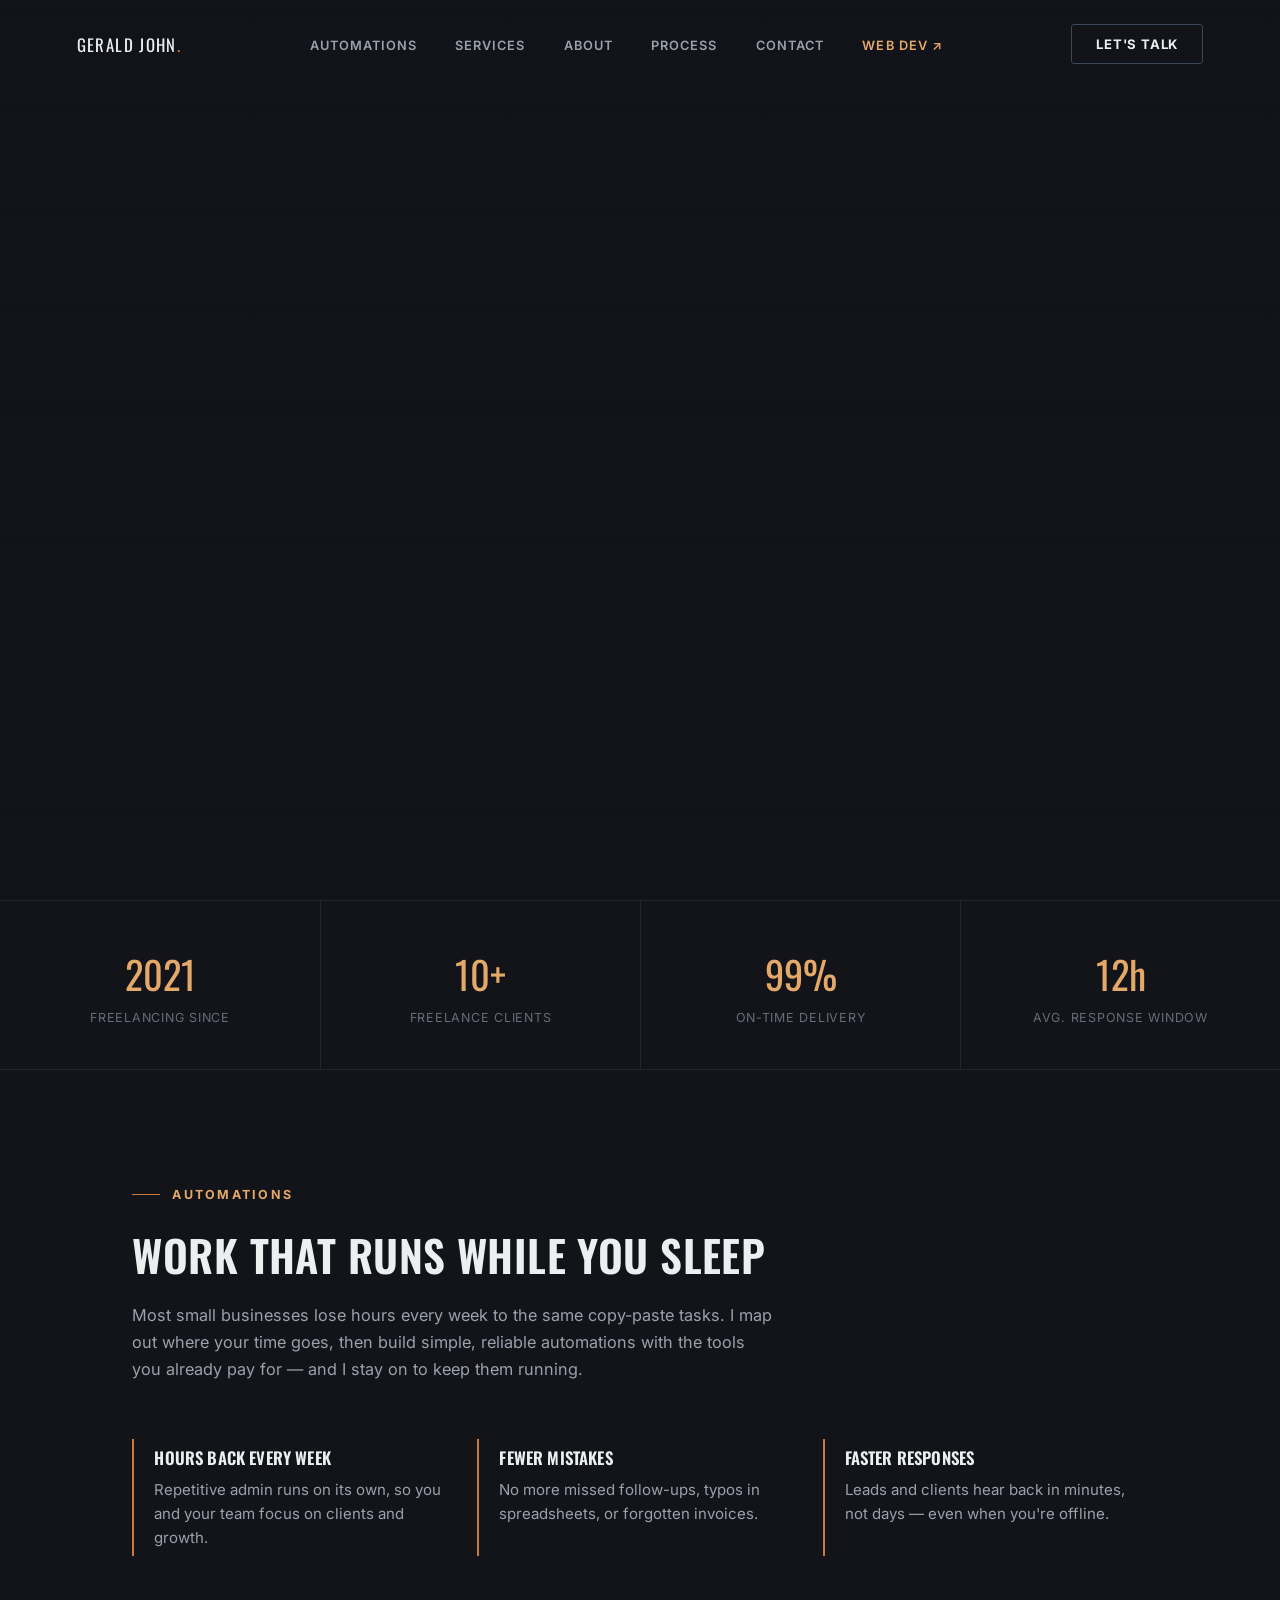
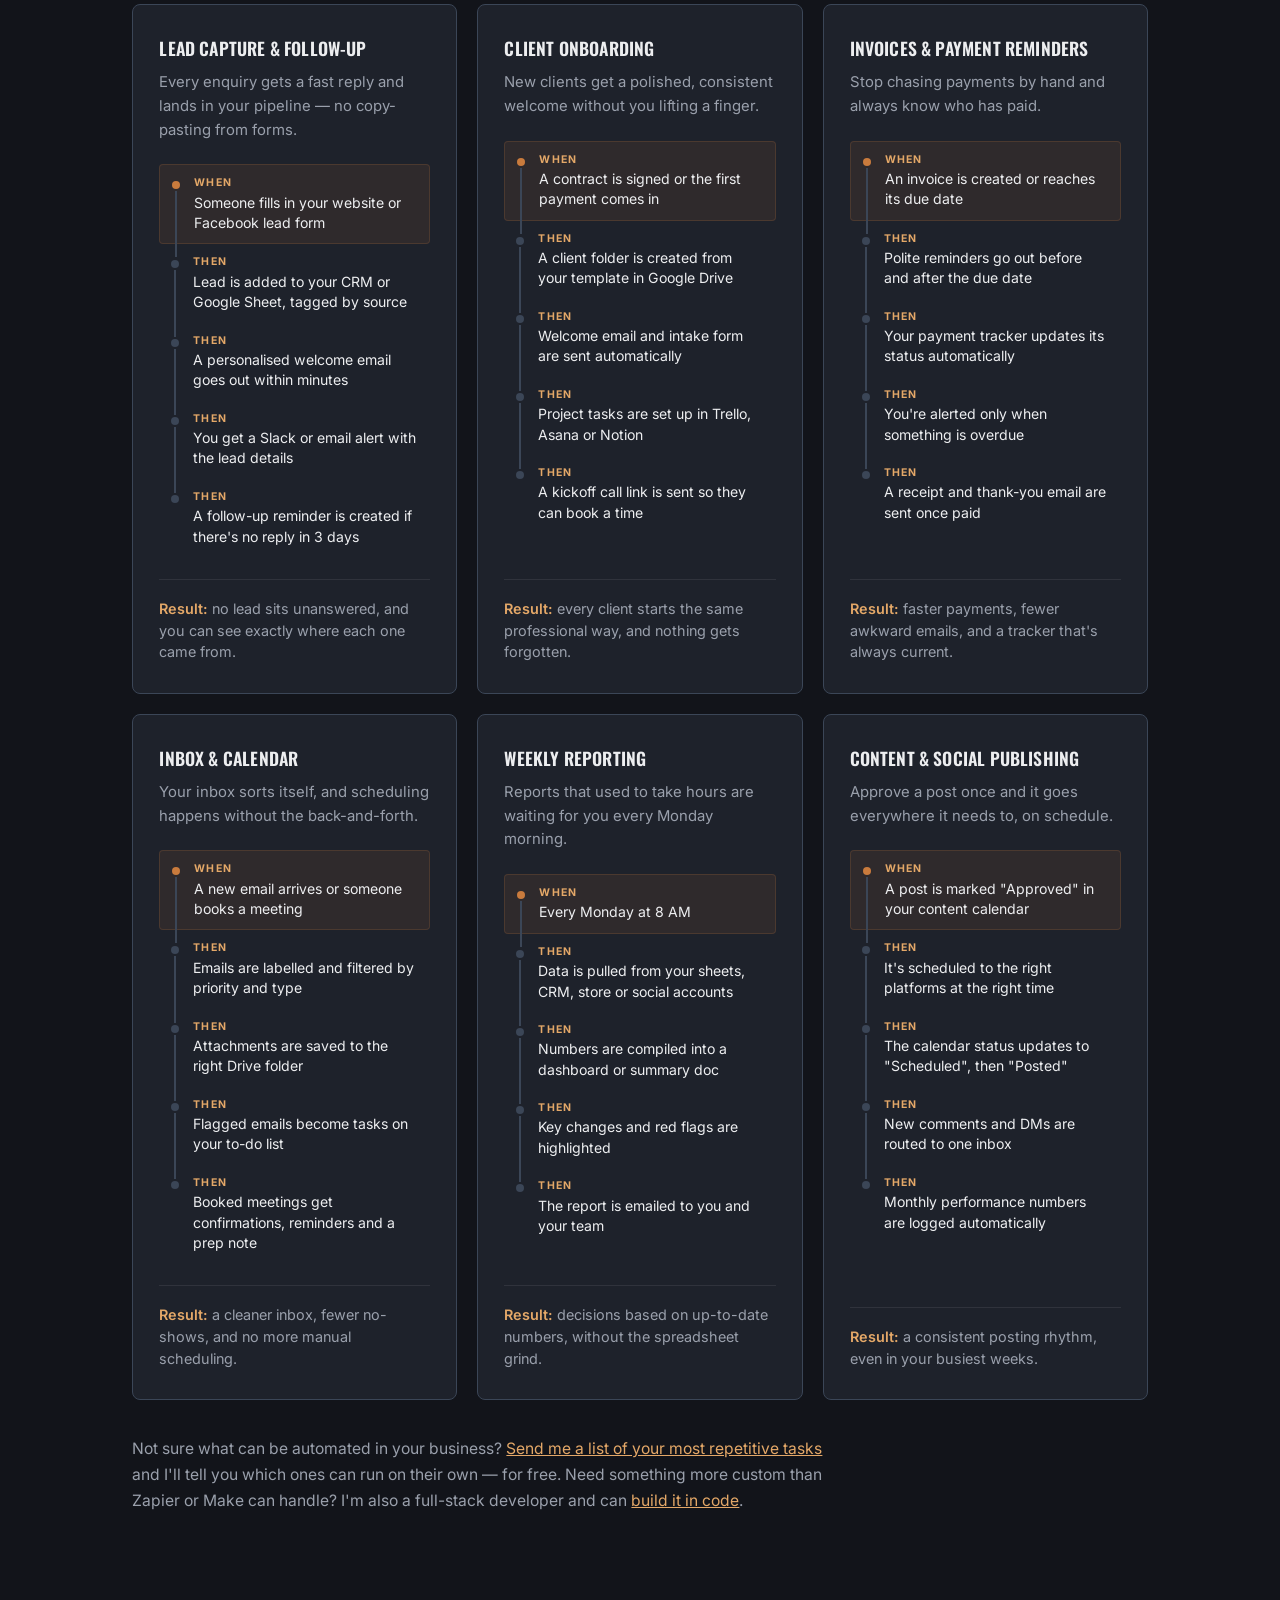
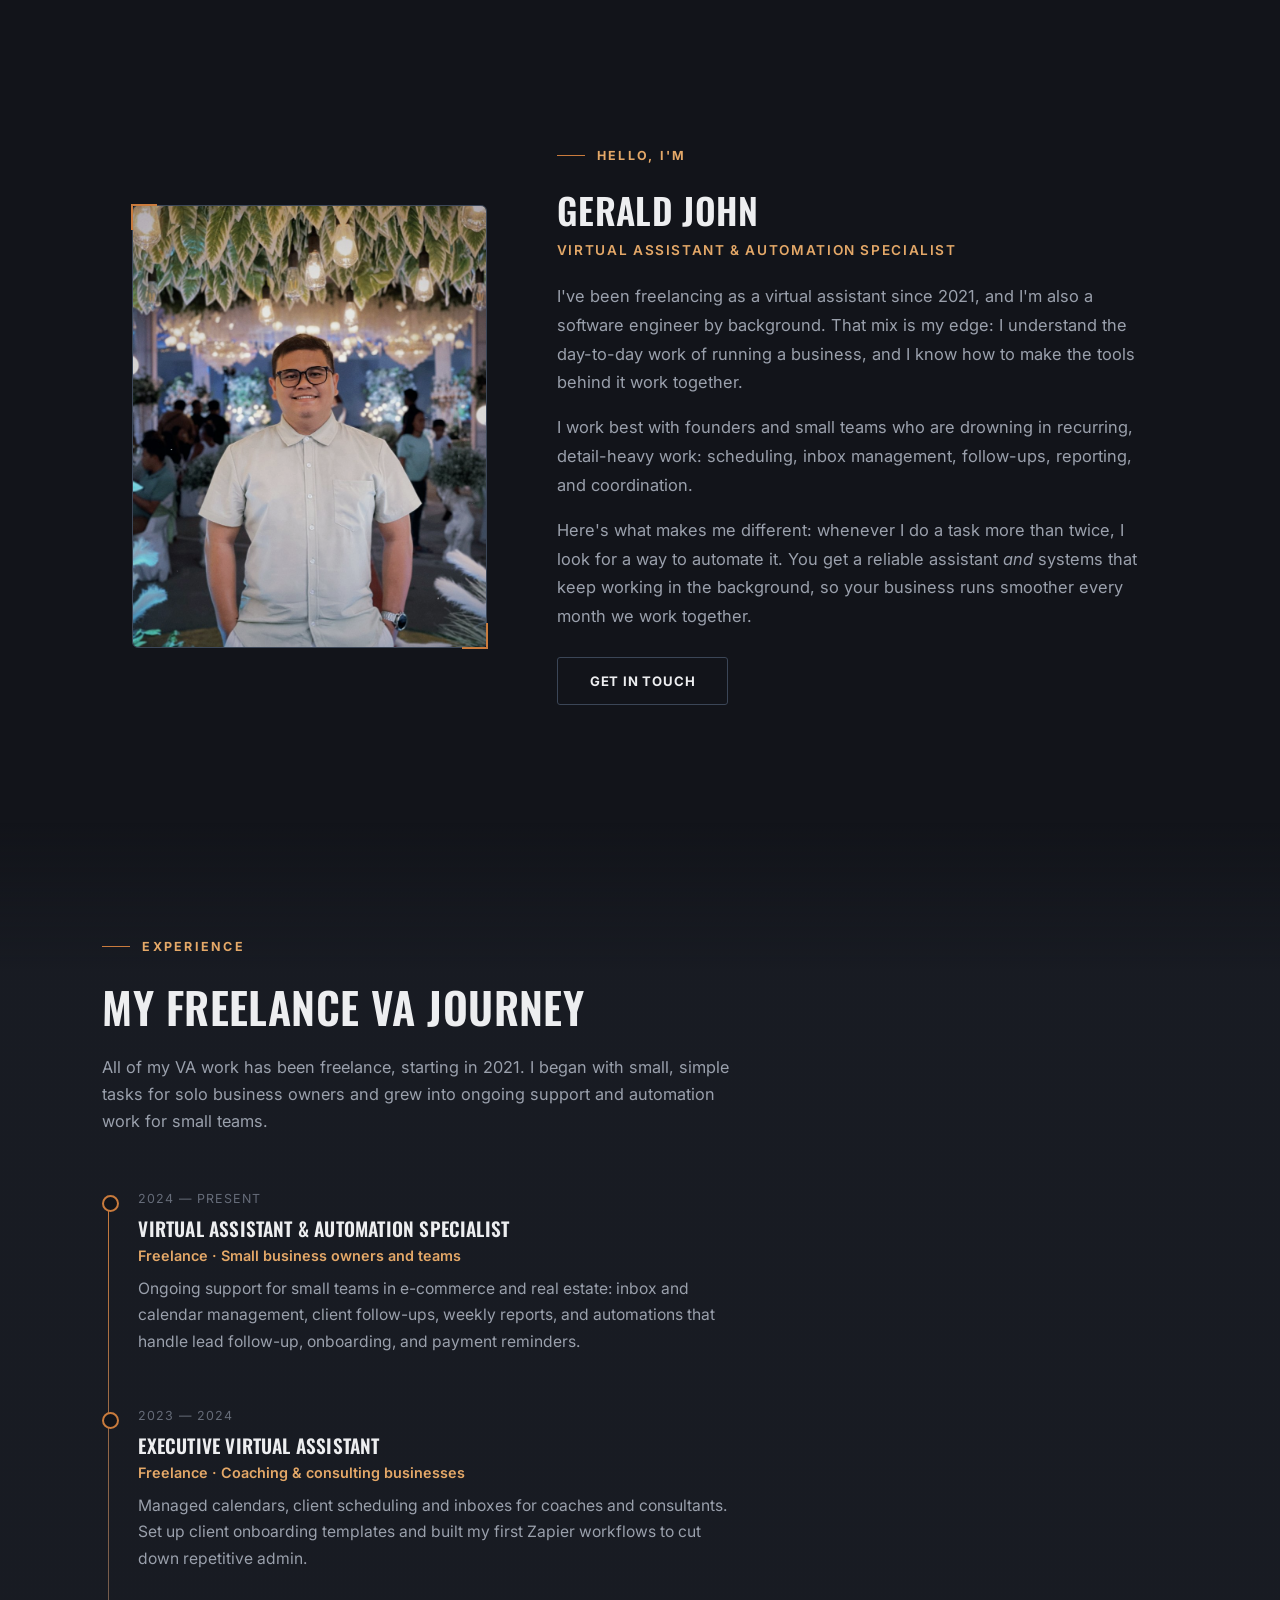
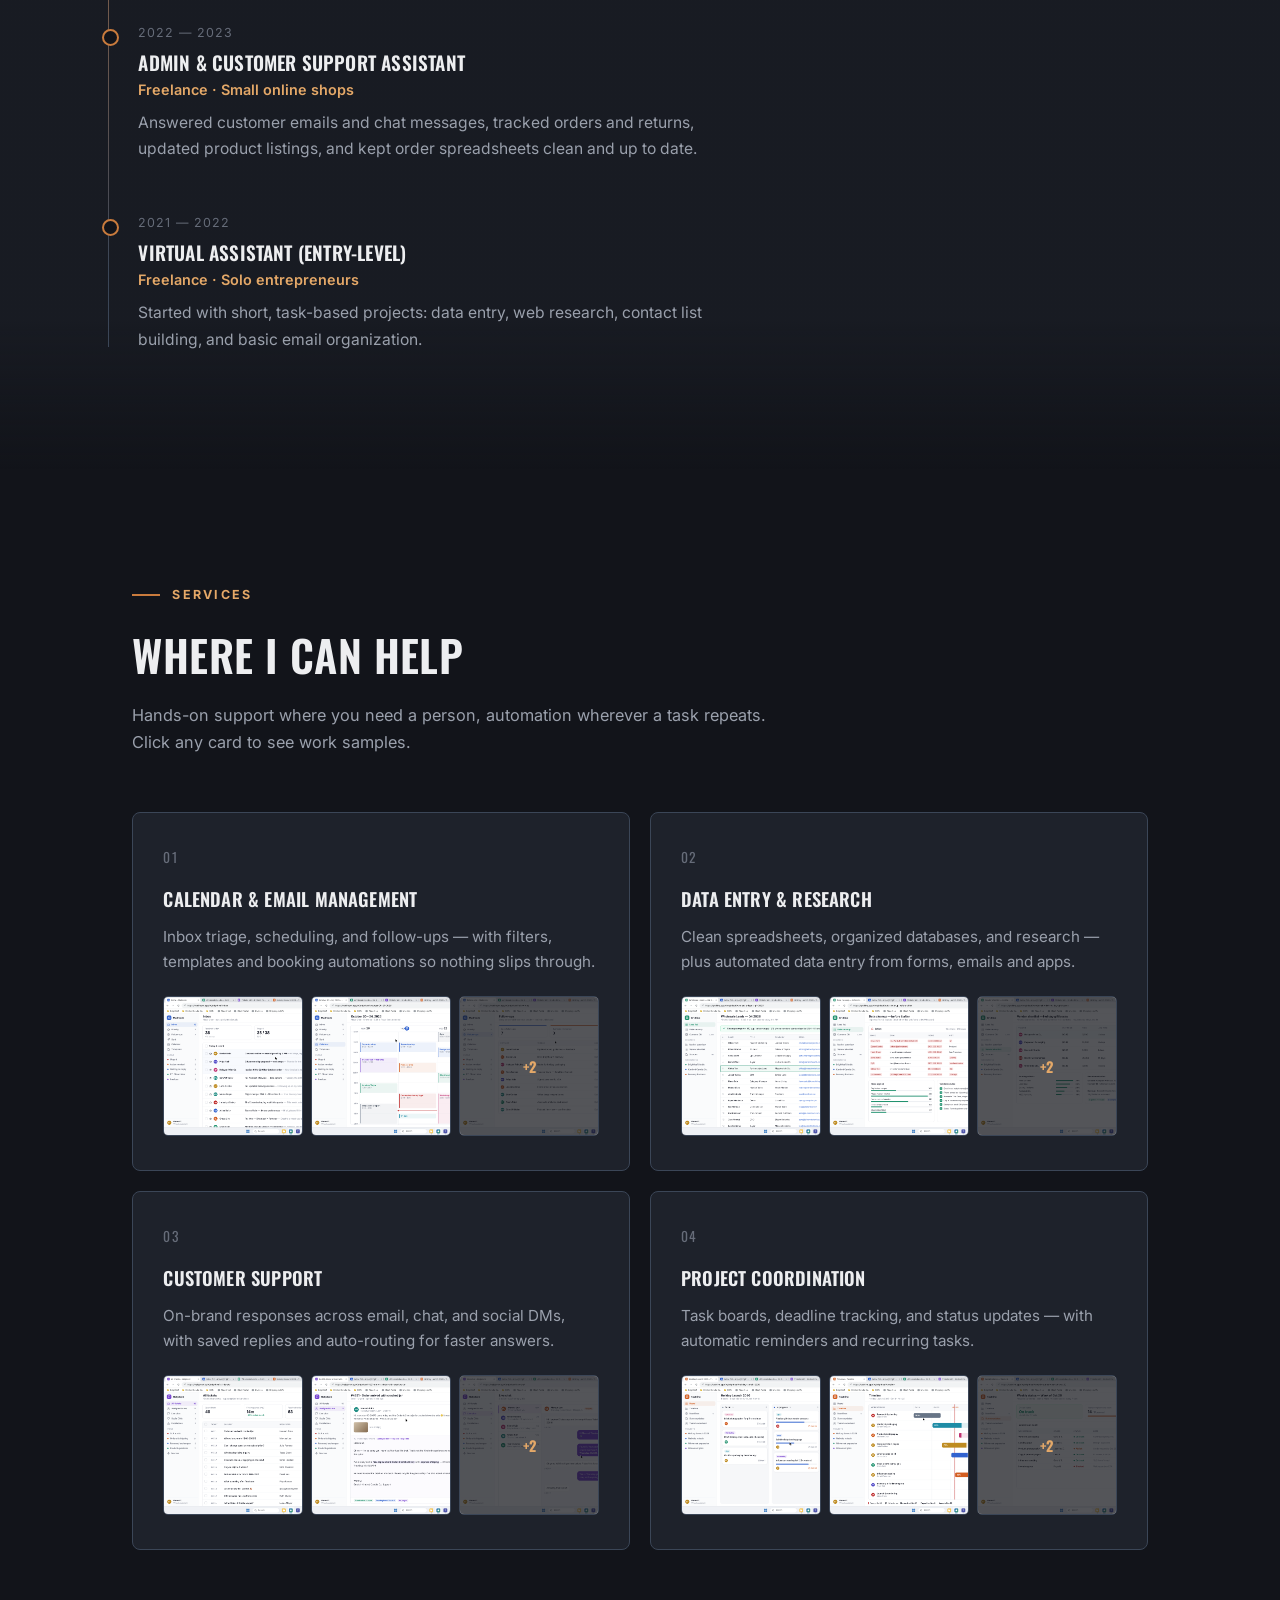
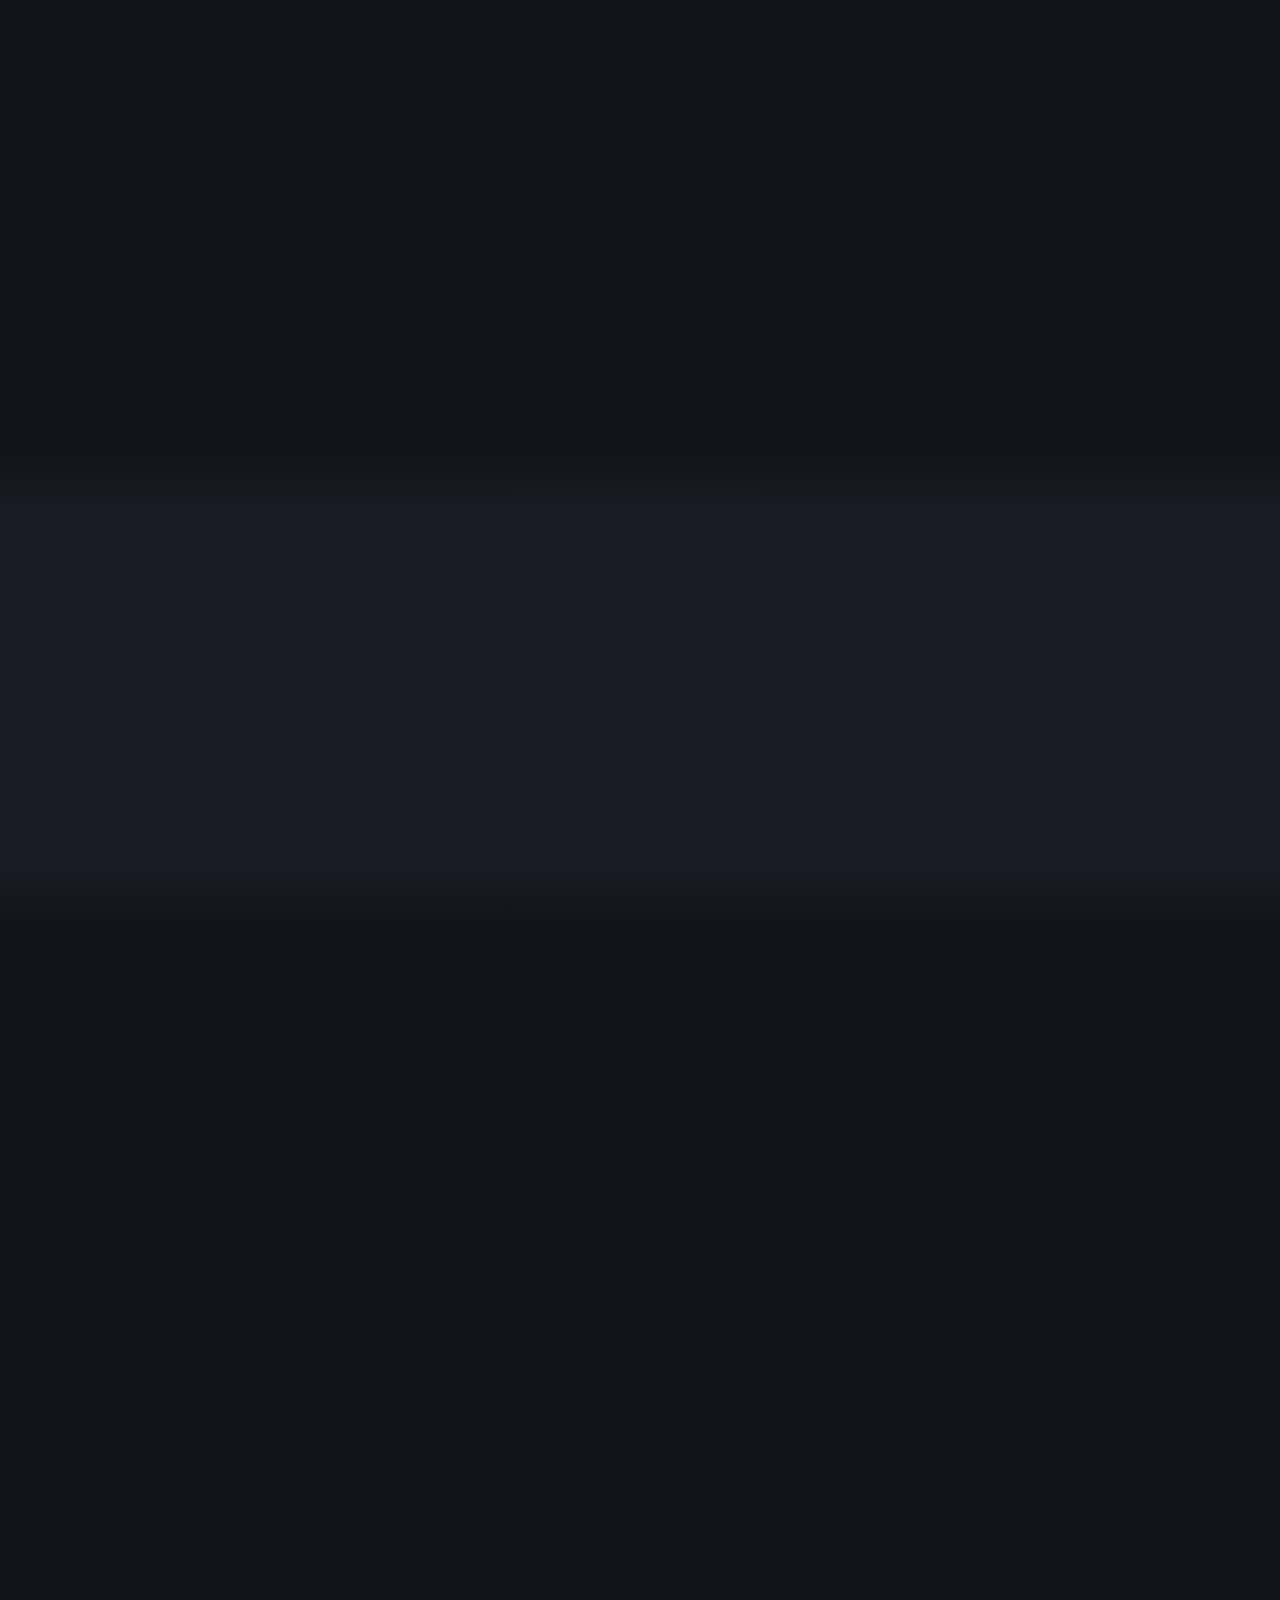
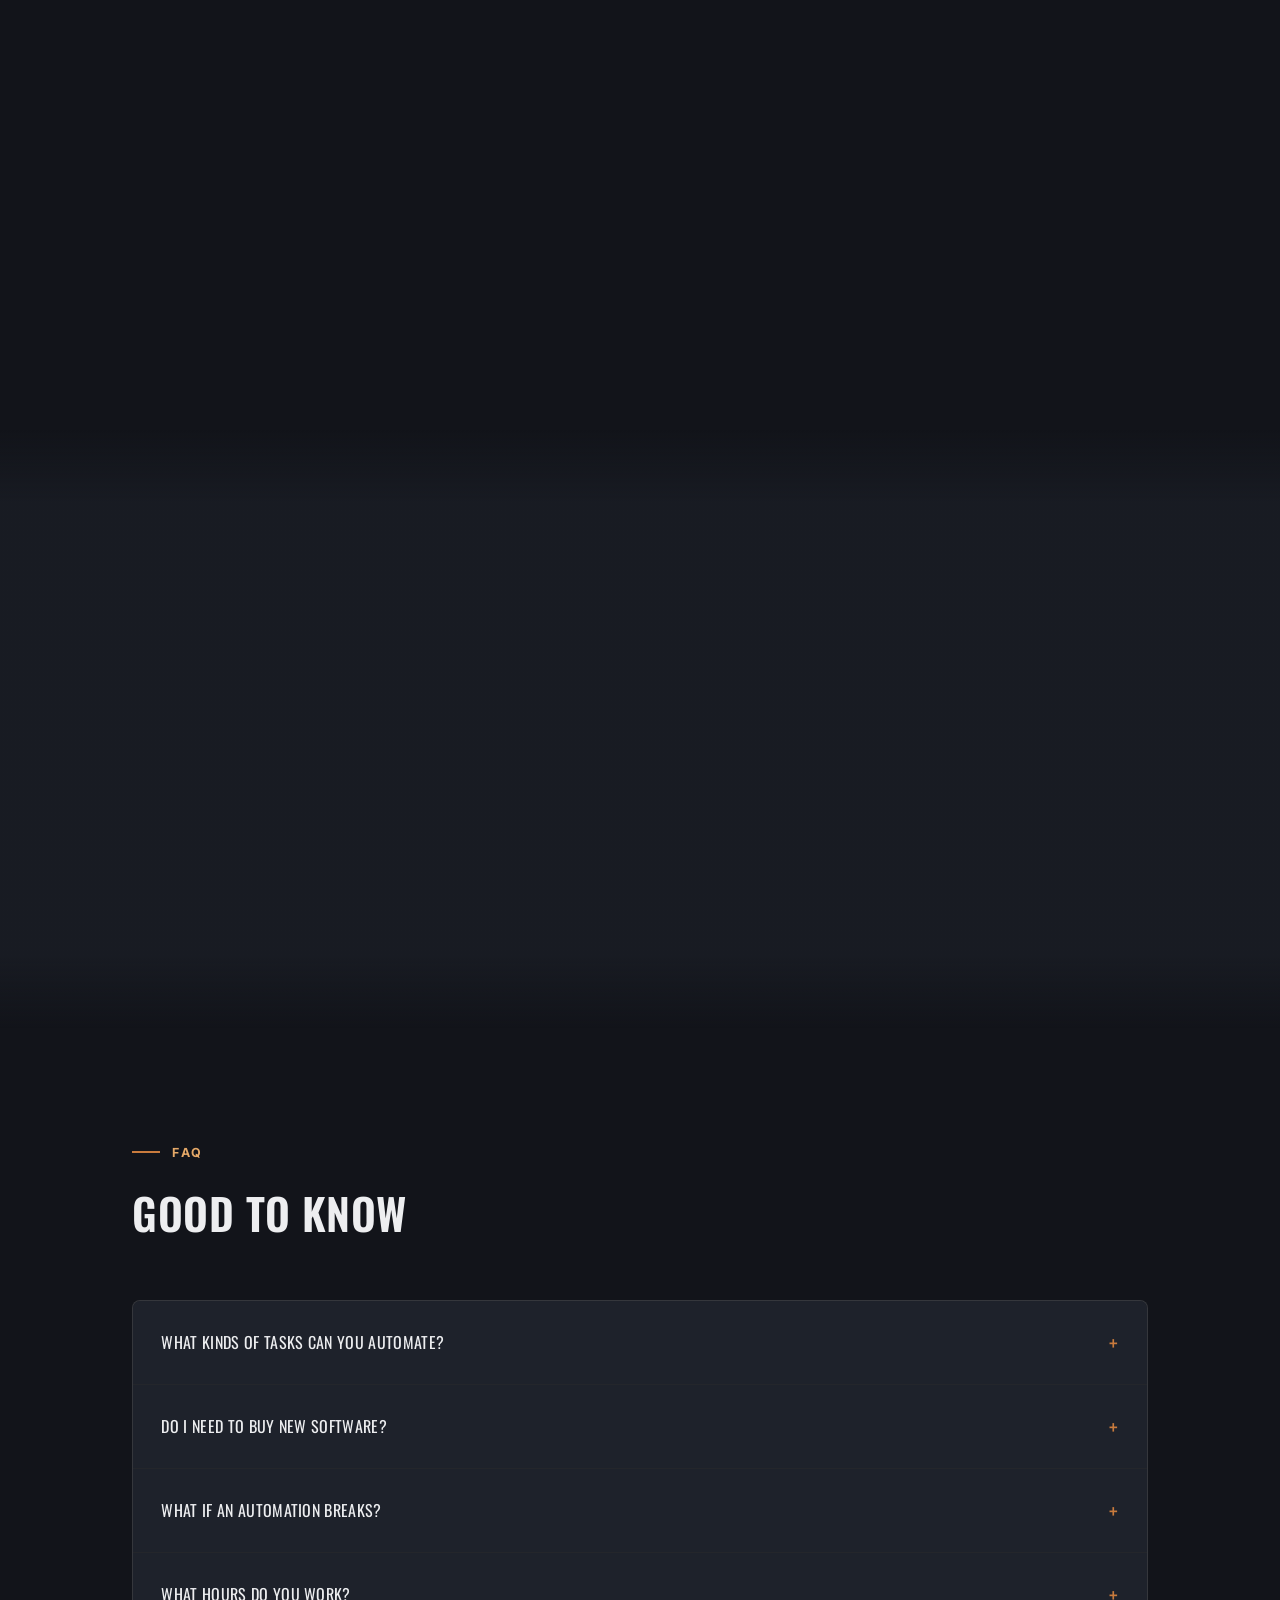
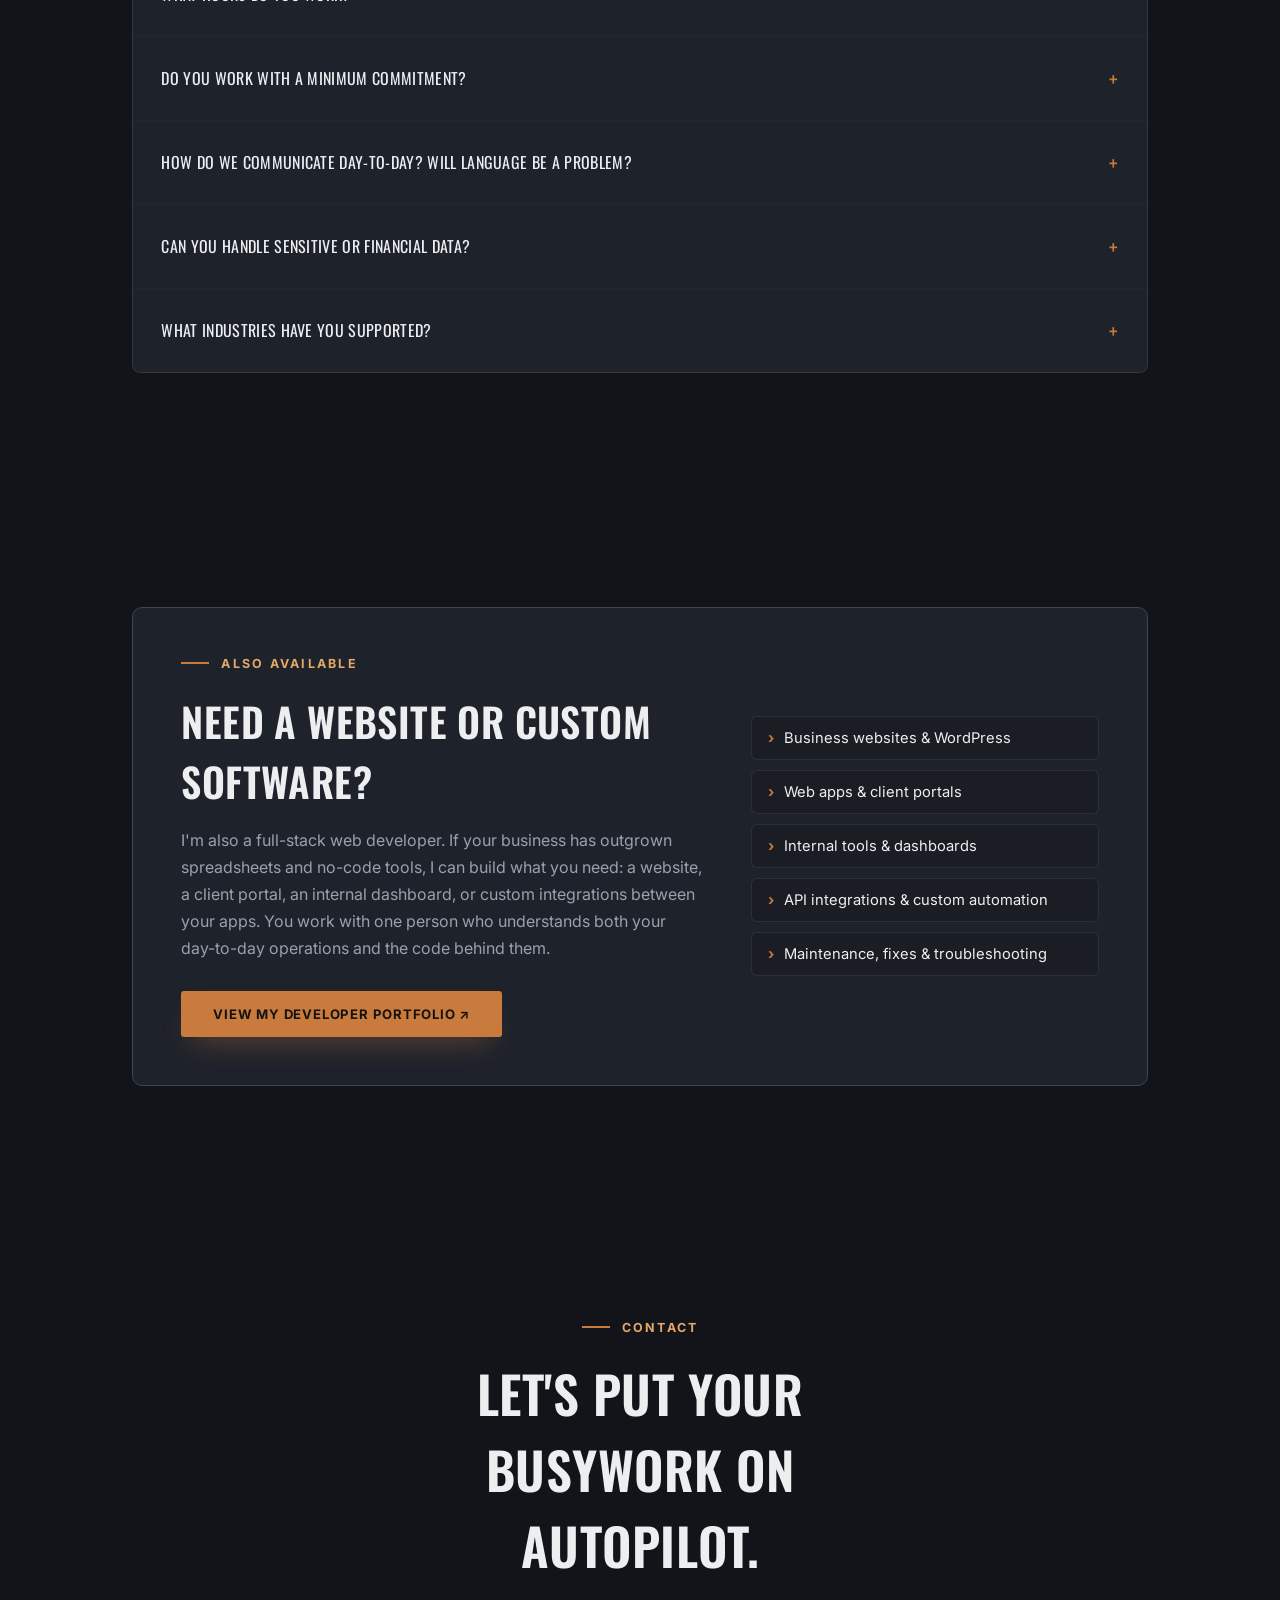
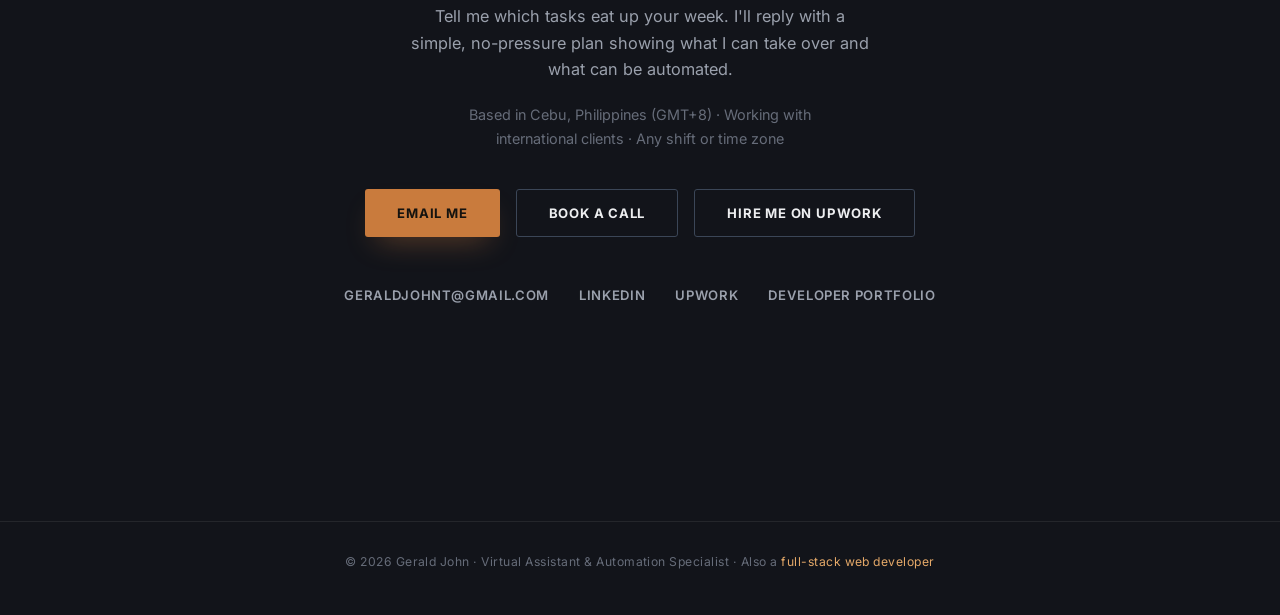
==== commit 1ea3c07d: "State that I work with international clients on any shift - Hero checklist: international clients we" ====
--- a/index.html
+++ b/index.html
@@ -204,6 +204,10 @@
     font-weight:400;
   }
   .hero-actions{ margin-top:44px; display:flex; gap:16px; flex-wrap:wrap; }
+  .hero-badges{ list-style:none; margin-top:28px; display:flex; flex-wrap:wrap; gap:10px 22px; }
+  .hero-badges li{ font-size:0.86rem; color:var(--ink-soft); display:flex; align-items:center; gap:8px; }
+  .hero-badges li::before{ content:'✓'; color:var(--copper); font-weight:700; }
+  .contact-note{ margin-top:18px; font-size:0.9rem !important; color:var(--ink-dim) !important; }
   .scroll-cue{
     position:absolute;
     bottom:46px; left:8vw;
@@ -627,6 +631,11 @@
       <a href="#contact" class="btn">Automate my business</a>
       <a href="#automations" class="btn ghost">See what I automate</a>
     </div>
+    <ul class="hero-badges reveal visible d3" aria-label="Working with me">
+      <li>International clients welcome</li>
+      <li>Any shift or time zone</li>
+      <li>Clear English communication</li>
+    </ul>
   </section>
 
   <div class="scroll-cue reveal visible d3"><span class="line"></span>Scroll</div>
@@ -943,15 +952,15 @@
       </div>
       <div class="faq-item">
         <button class="faq-q" aria-expanded="false" aria-controls="faq-a1"><span>What hours do you work?</span><span class="plus">+</span></button>
-        <div class="faq-a" id="faq-a1" role="region"><p>I keep a flexible schedule and align core hours with each client's timezone — we'll agree on specifics during onboarding.</p></div>
+        <div class="faq-a" id="faq-a1" role="region"><p>Any shift works for me. I work with international clients and can match your business hours, whether you're in the US, UK, Europe, Australia or Asia. We'll agree on the exact schedule during onboarding.</p></div>
       </div>
       <div class="faq-item">
         <button class="faq-q" aria-expanded="false" aria-controls="faq-a2"><span>Do you work with a minimum commitment?</span><span class="plus">+</span></button>
         <div class="faq-a" id="faq-a2" role="region"><p>Most engagements start with a trial period so we can confirm fit before locking into a longer retainer.</p></div>
       </div>
       <div class="faq-item">
-        <button class="faq-q" aria-expanded="false" aria-controls="faq-a3"><span>How do we communicate day-to-day?</span><span class="plus">+</span></button>
-        <div class="faq-a" id="faq-a3" role="region"><p>Usually Slack or email for async updates, with a short weekly check-in call — happy to adapt to what you already use.</p></div>
+        <button class="faq-q" aria-expanded="false" aria-controls="faq-a3"><span>How do we communicate day-to-day? Will language be a problem?</span><span class="plus">+</span></button>
+        <div class="faq-a" id="faq-a3" role="region"><p>Not at all. I work with clients from different countries and communicate clearly in English, in writing and on calls. Day to day, I usually use Slack or email for updates, with a short weekly check-in call, and I'm happy to adapt to what you already use.</p></div>
       </div>
       <div class="faq-item">
         <button class="faq-q" aria-expanded="false" aria-controls="faq-a4"><span>Can you handle sensitive or financial data?</span><span class="plus">+</span></button>
@@ -987,6 +996,7 @@
       <div class="eyebrow" style="justify-content:center;">Contact</div>
       <h2>Let's put your busywork on autopilot.</h2>
       <p>Tell me which tasks eat up your week. I'll reply with a simple, no-pressure plan showing what I can take over and what can be automated.</p>
+      <p class="contact-note">Based in Cebu, Philippines (GMT+8) · Working with international clients · Any shift or time zone</p>
       <div class="contact-actions">
         <a href="mailto:geraldjohnt@gmail.com?subject=Automation%20%26%20VA%20enquiry" class="btn">Email me</a>
         <a href="mailto:geraldjohnt@gmail.com?subject=Discovery%20call%20request&amp;body=Hi%20Gerald%2C%0A%0AI%27d%20like%20to%20book%20a%20short%20call.%0A%0AWhat%20I%20need%20help%20with%3A%20%0AMy%20timezone%3A%20%0ATimes%20that%20work%20for%20me%3A%20%0A" class="btn ghost">Book a call</a>
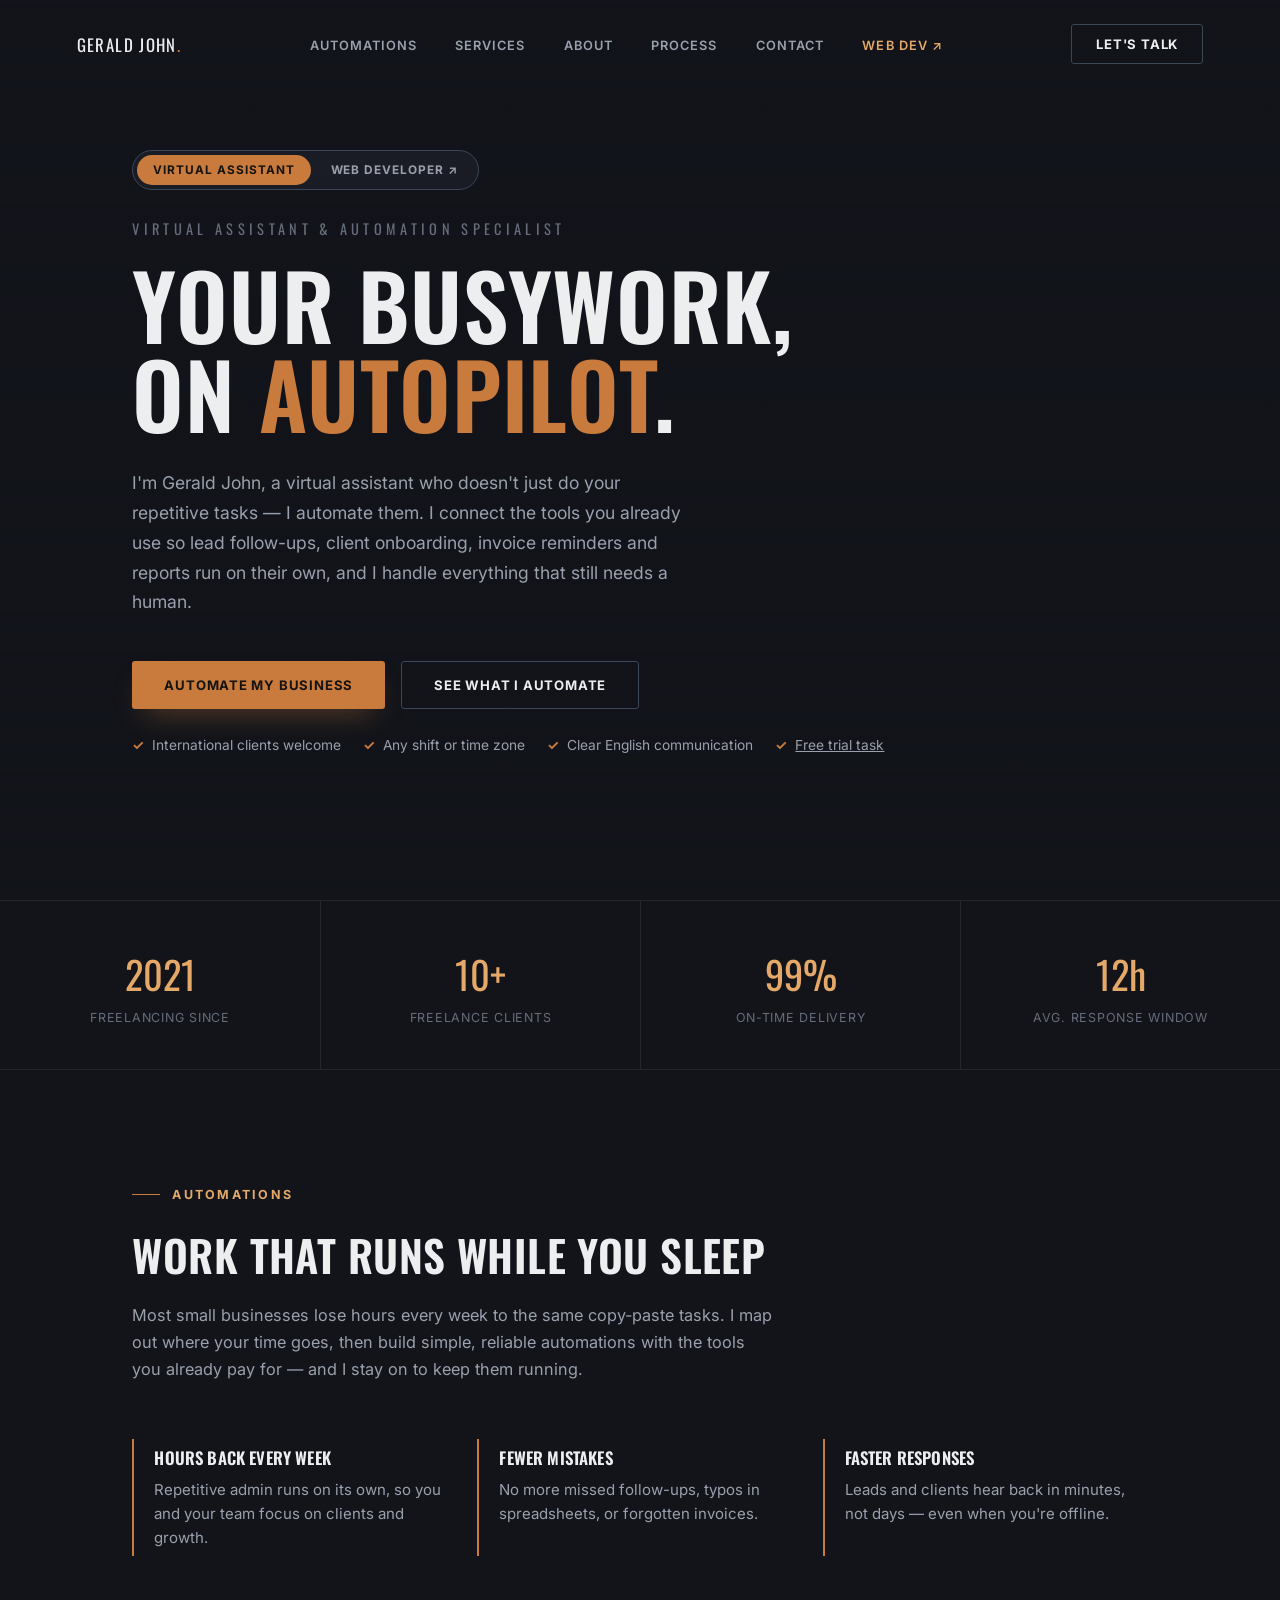
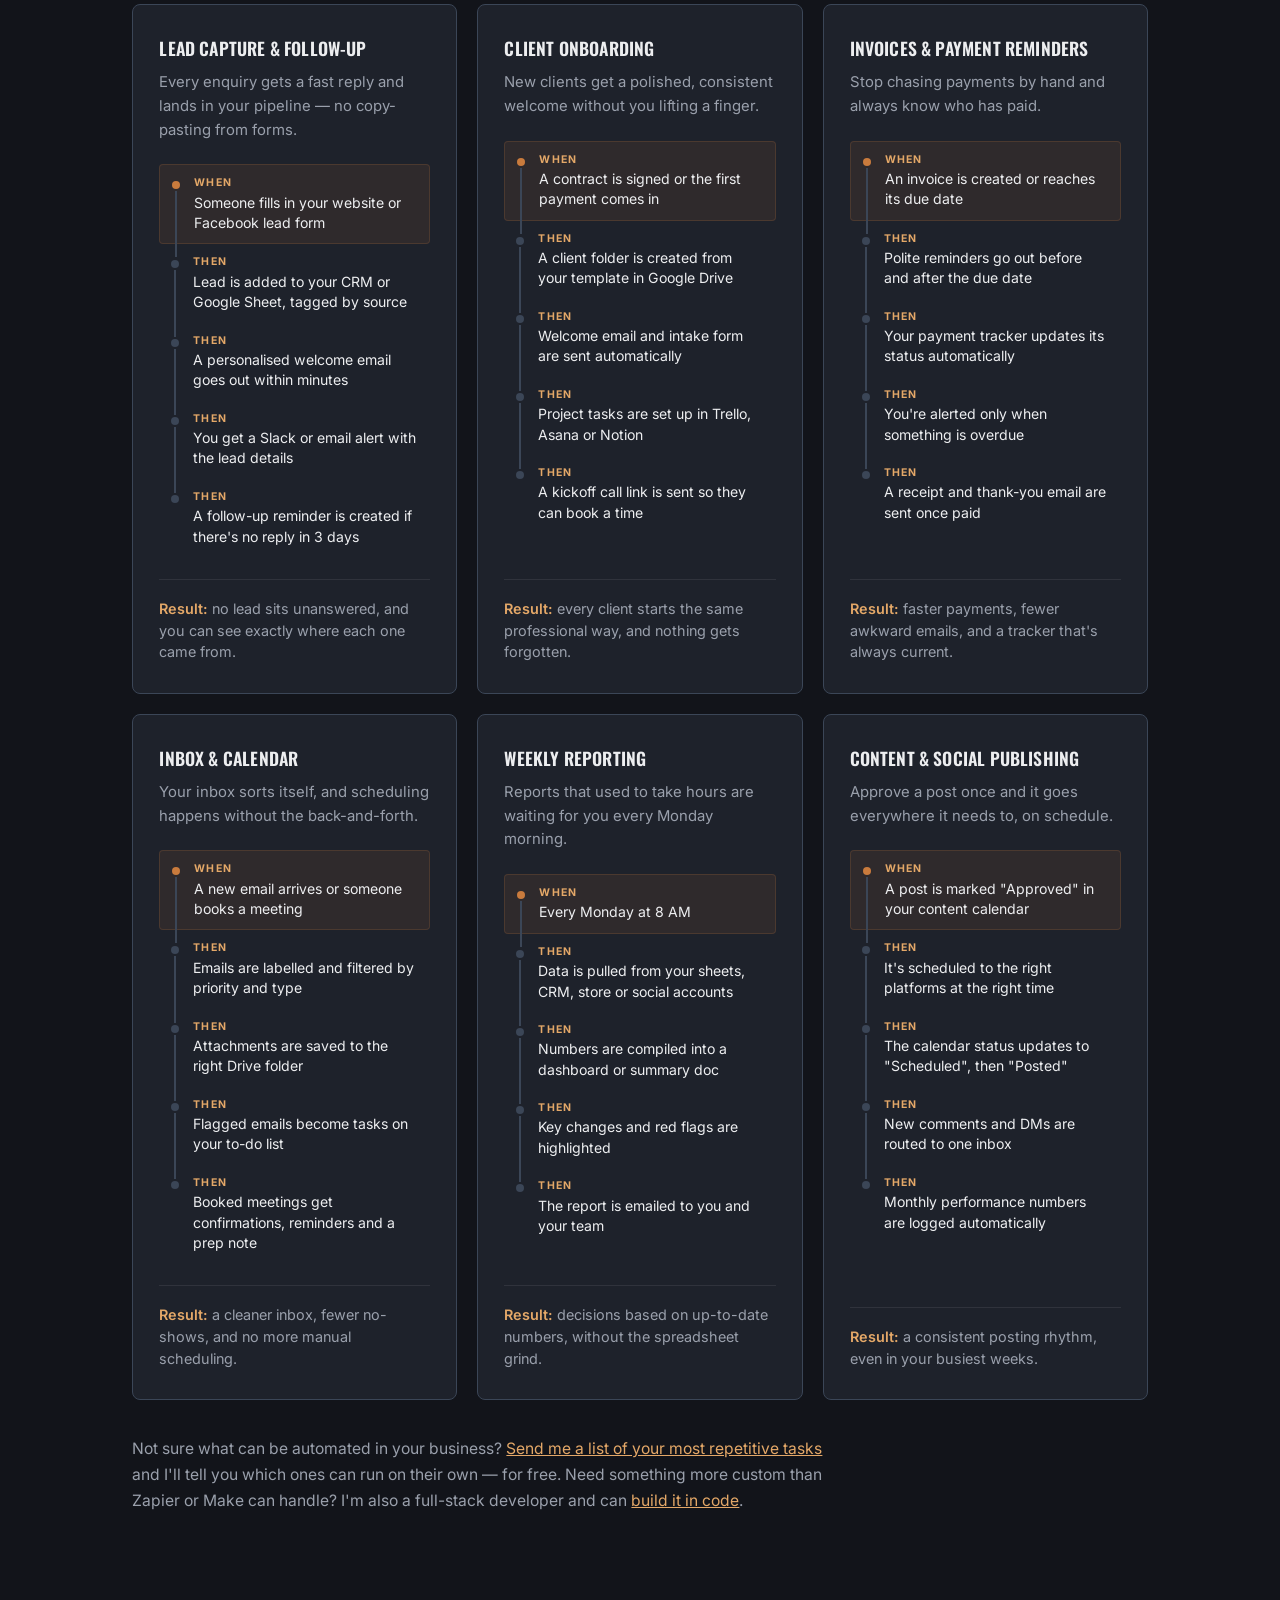
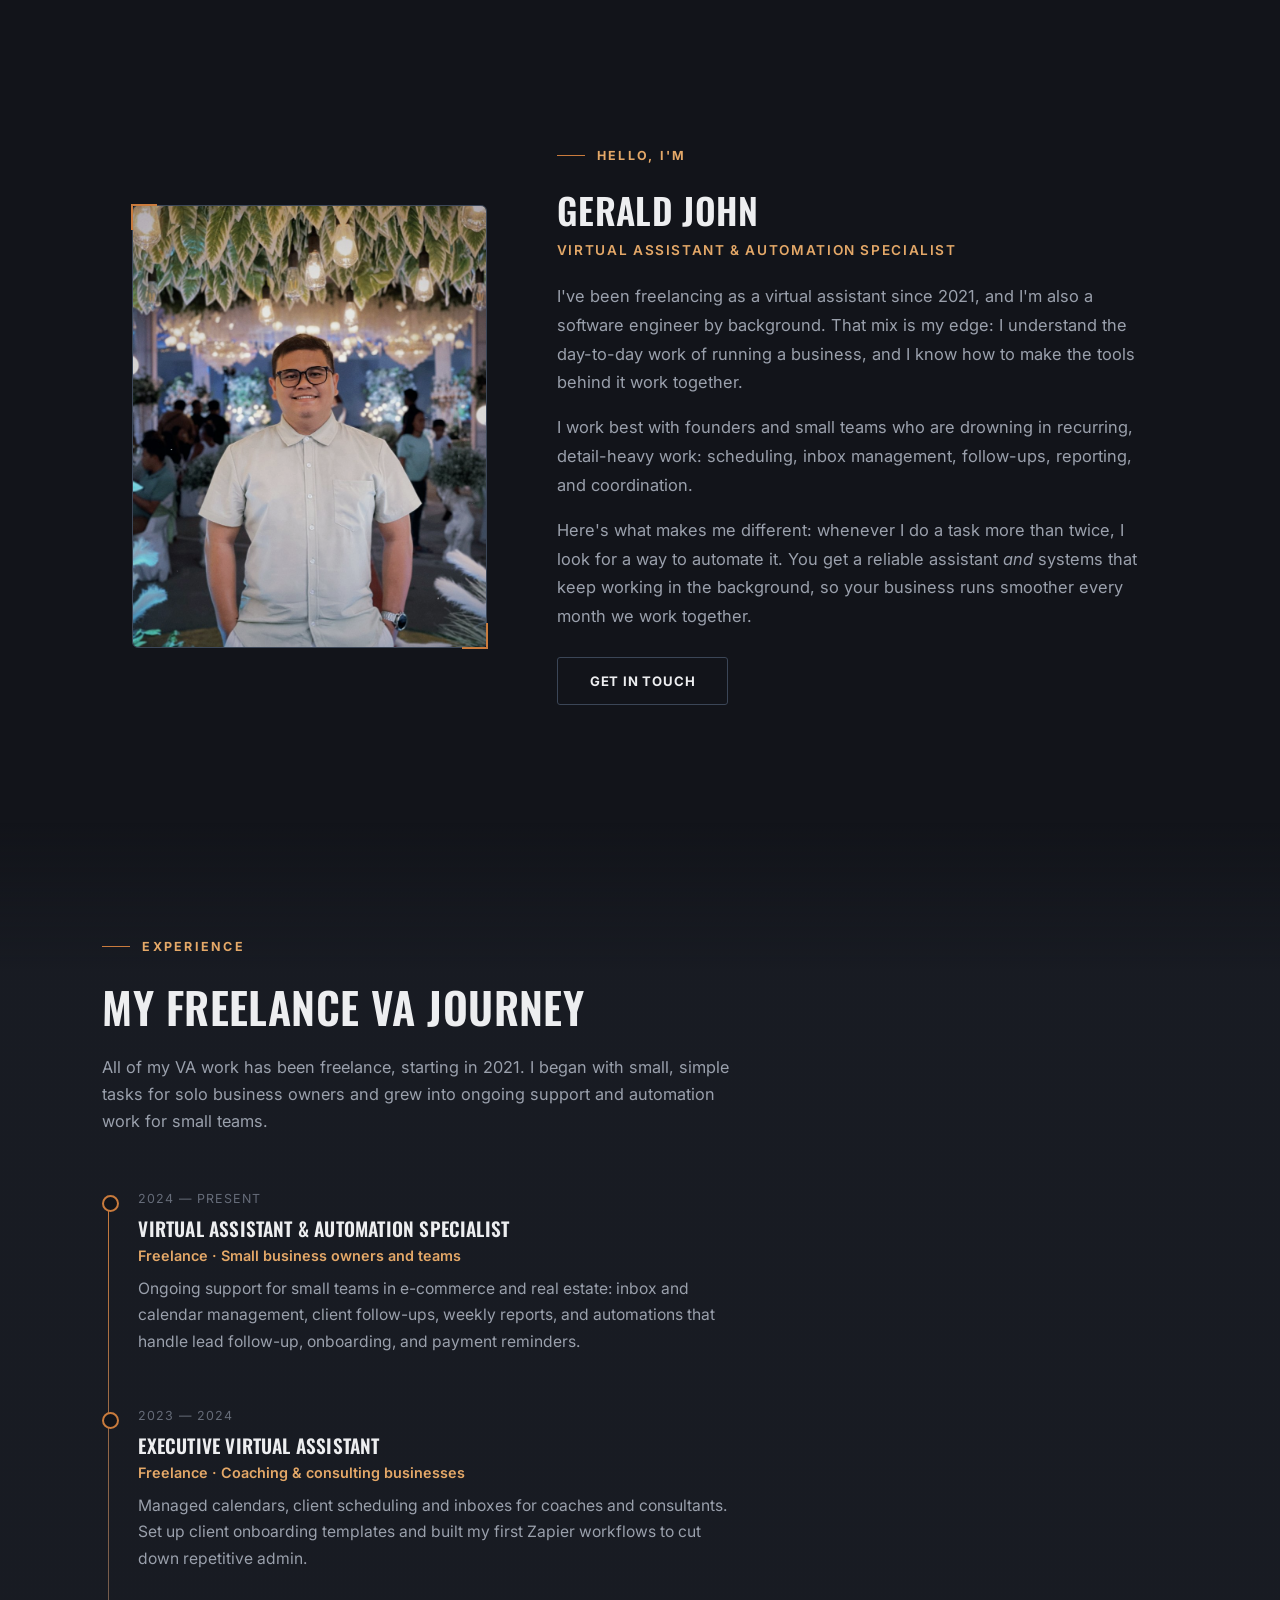
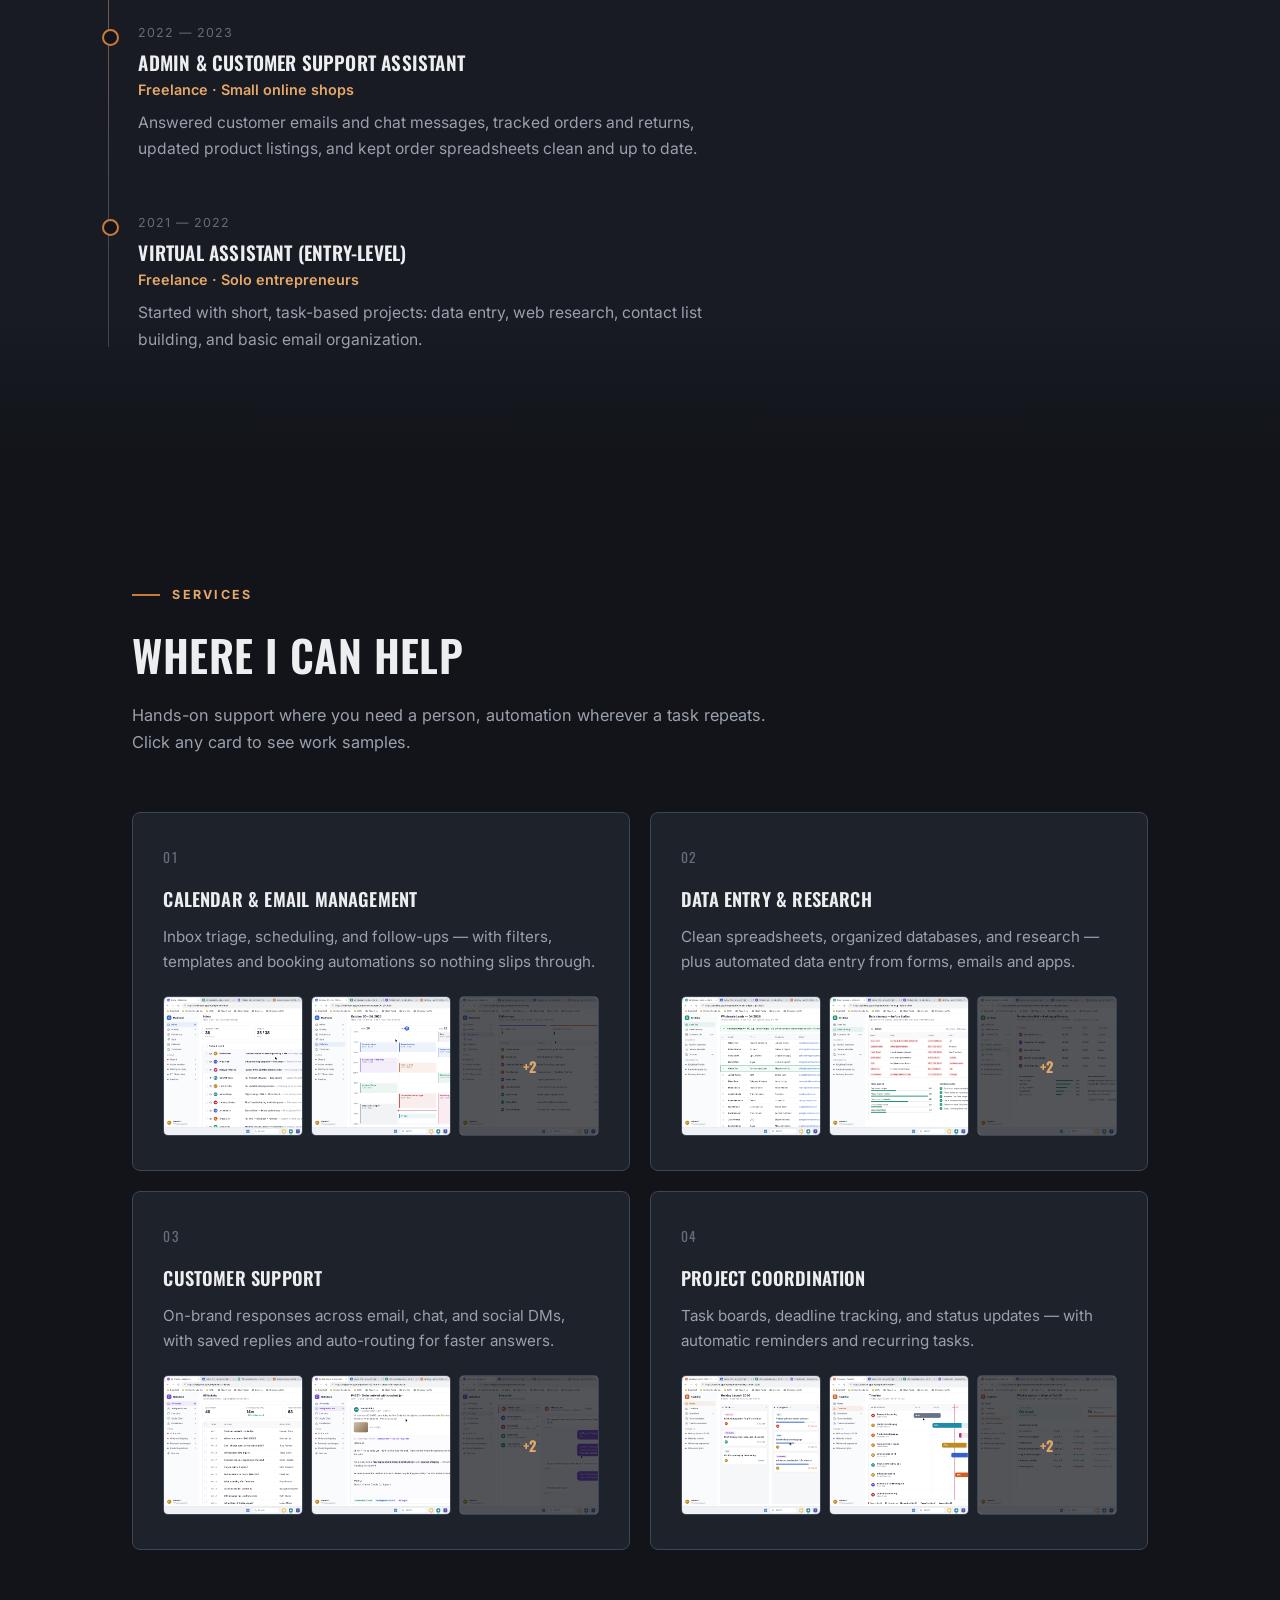
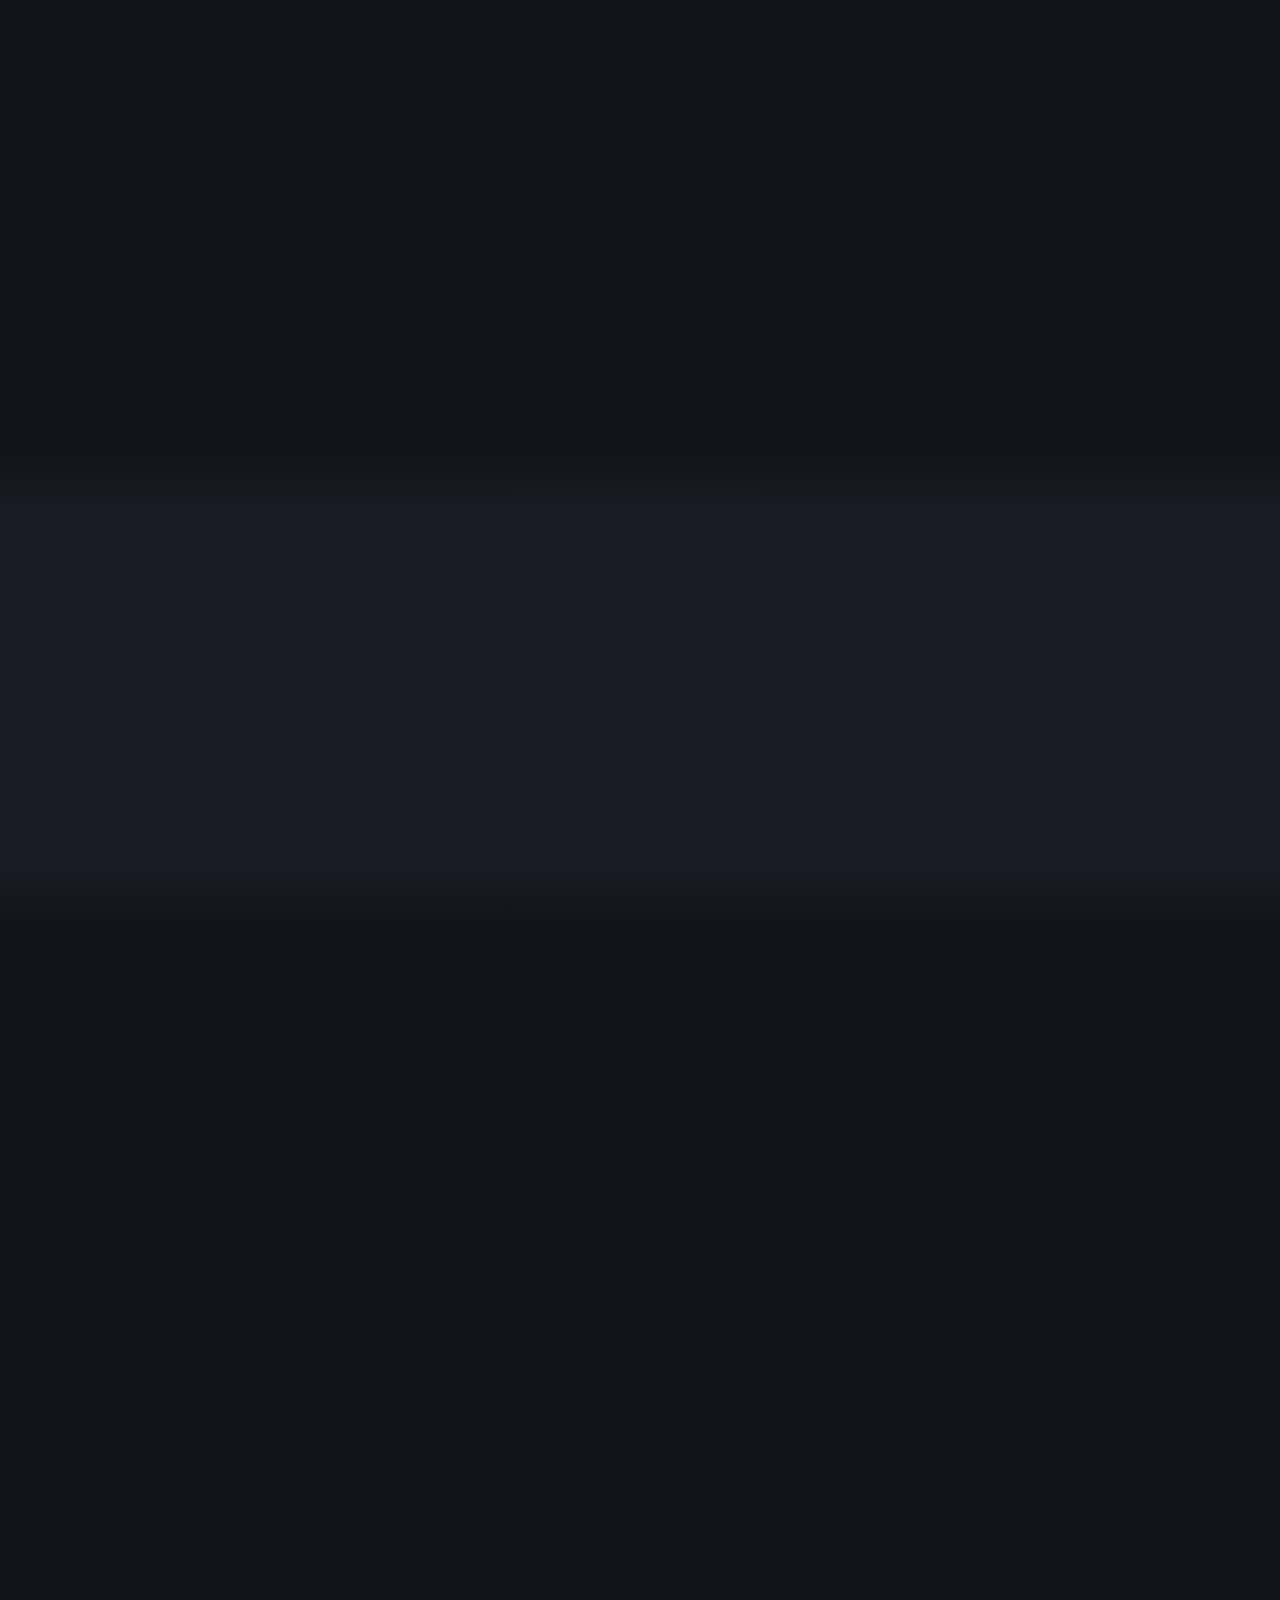
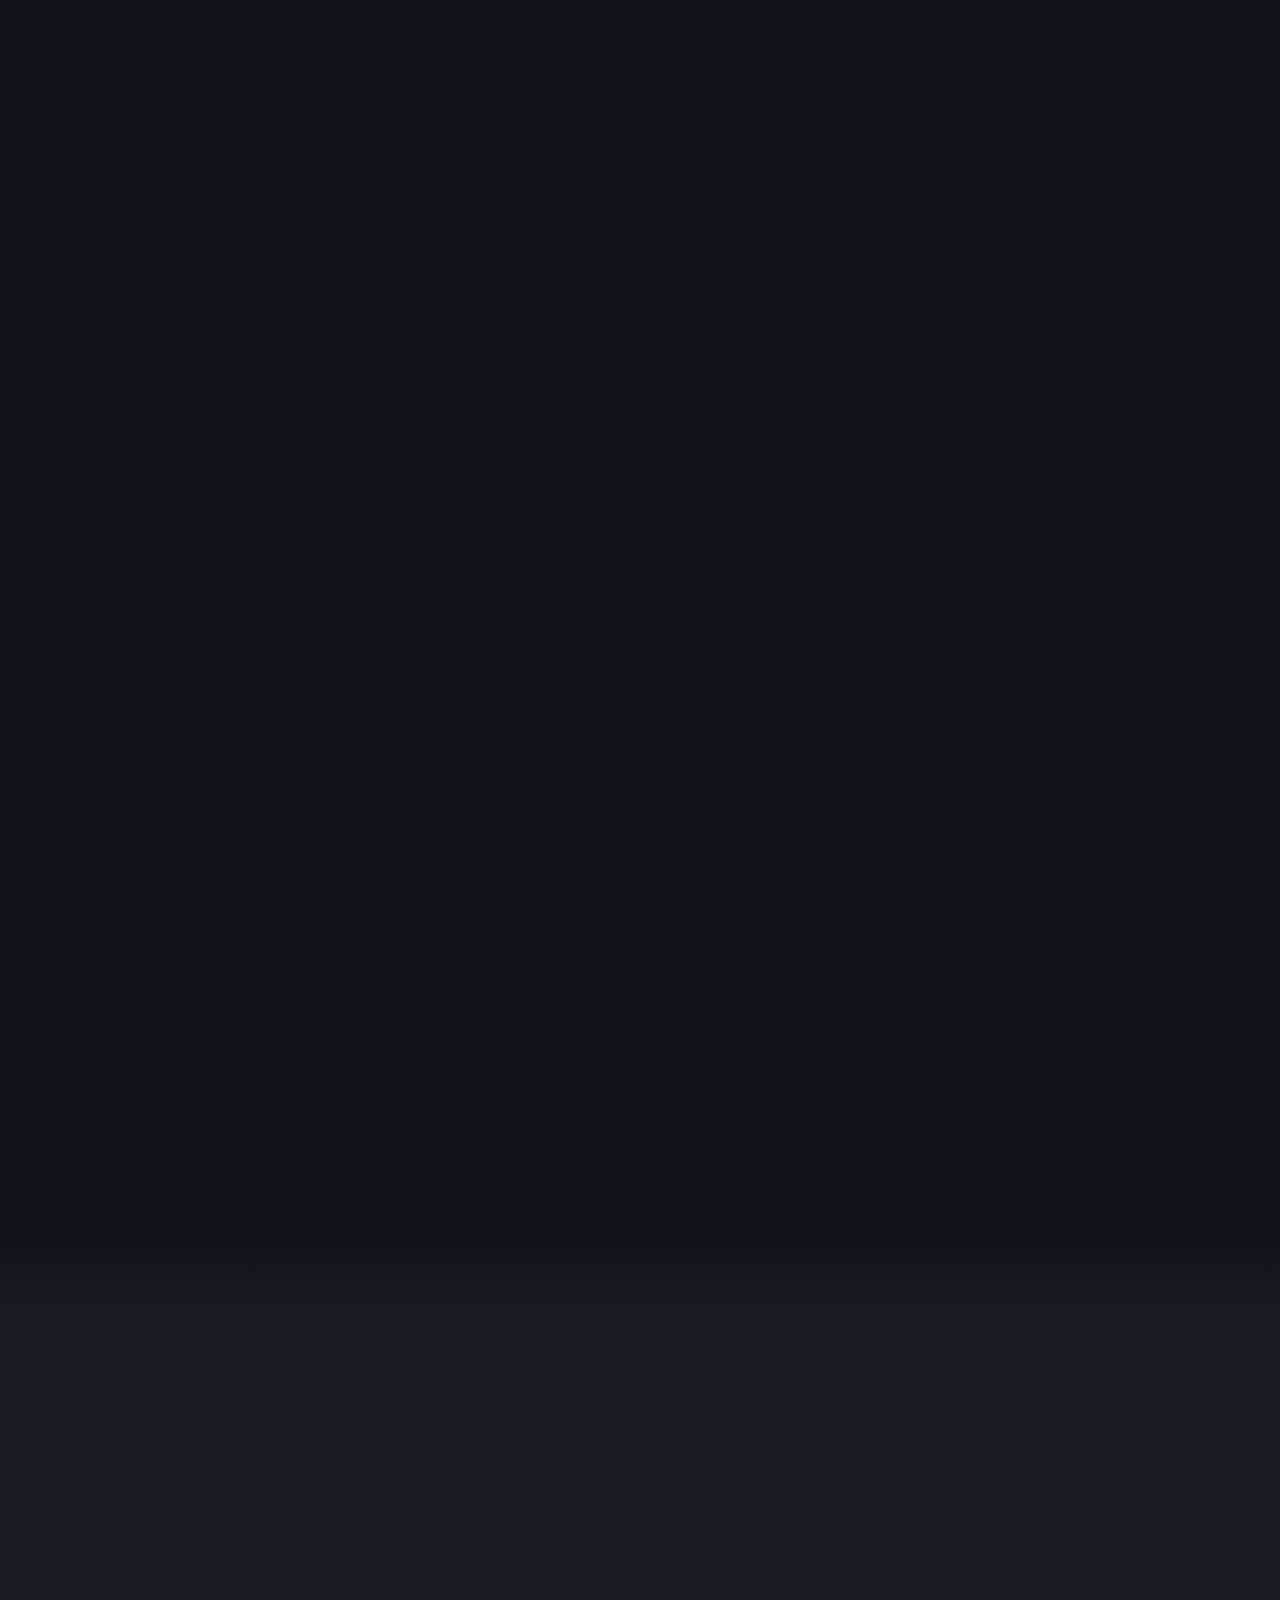
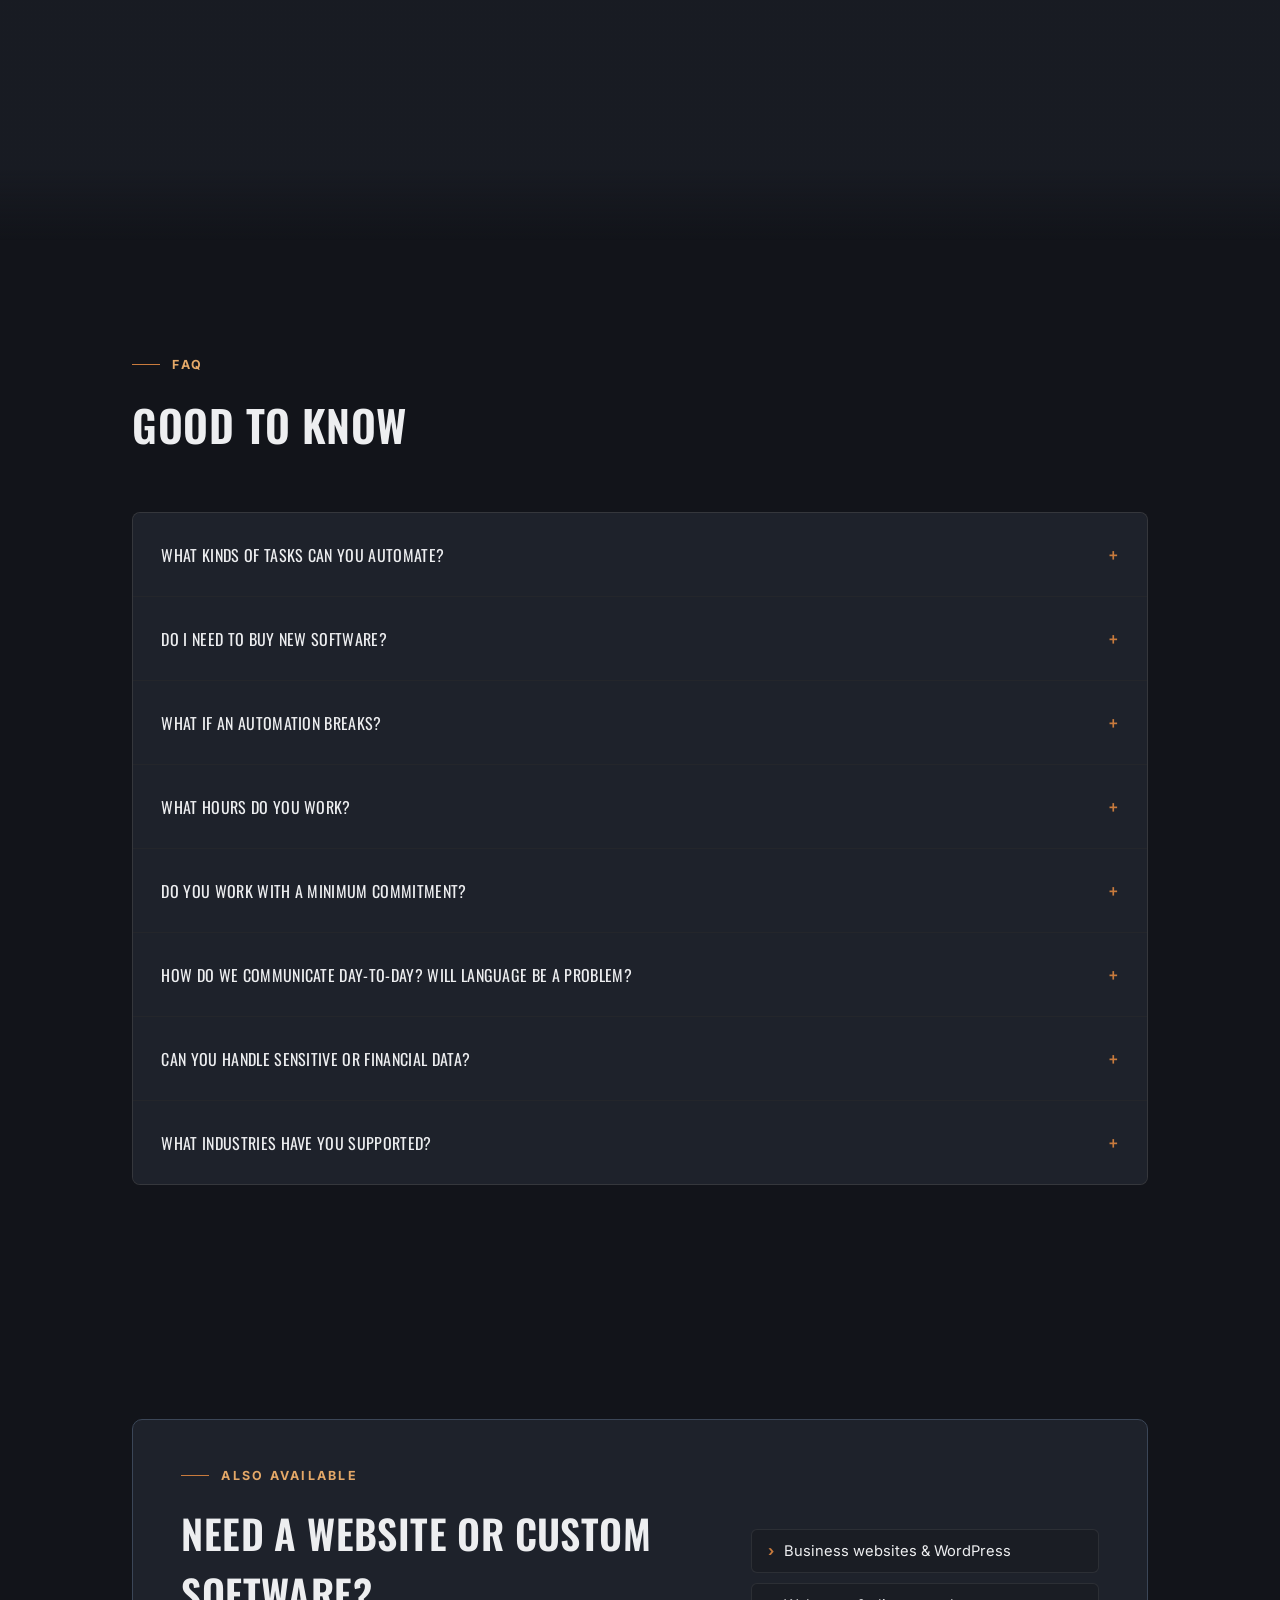
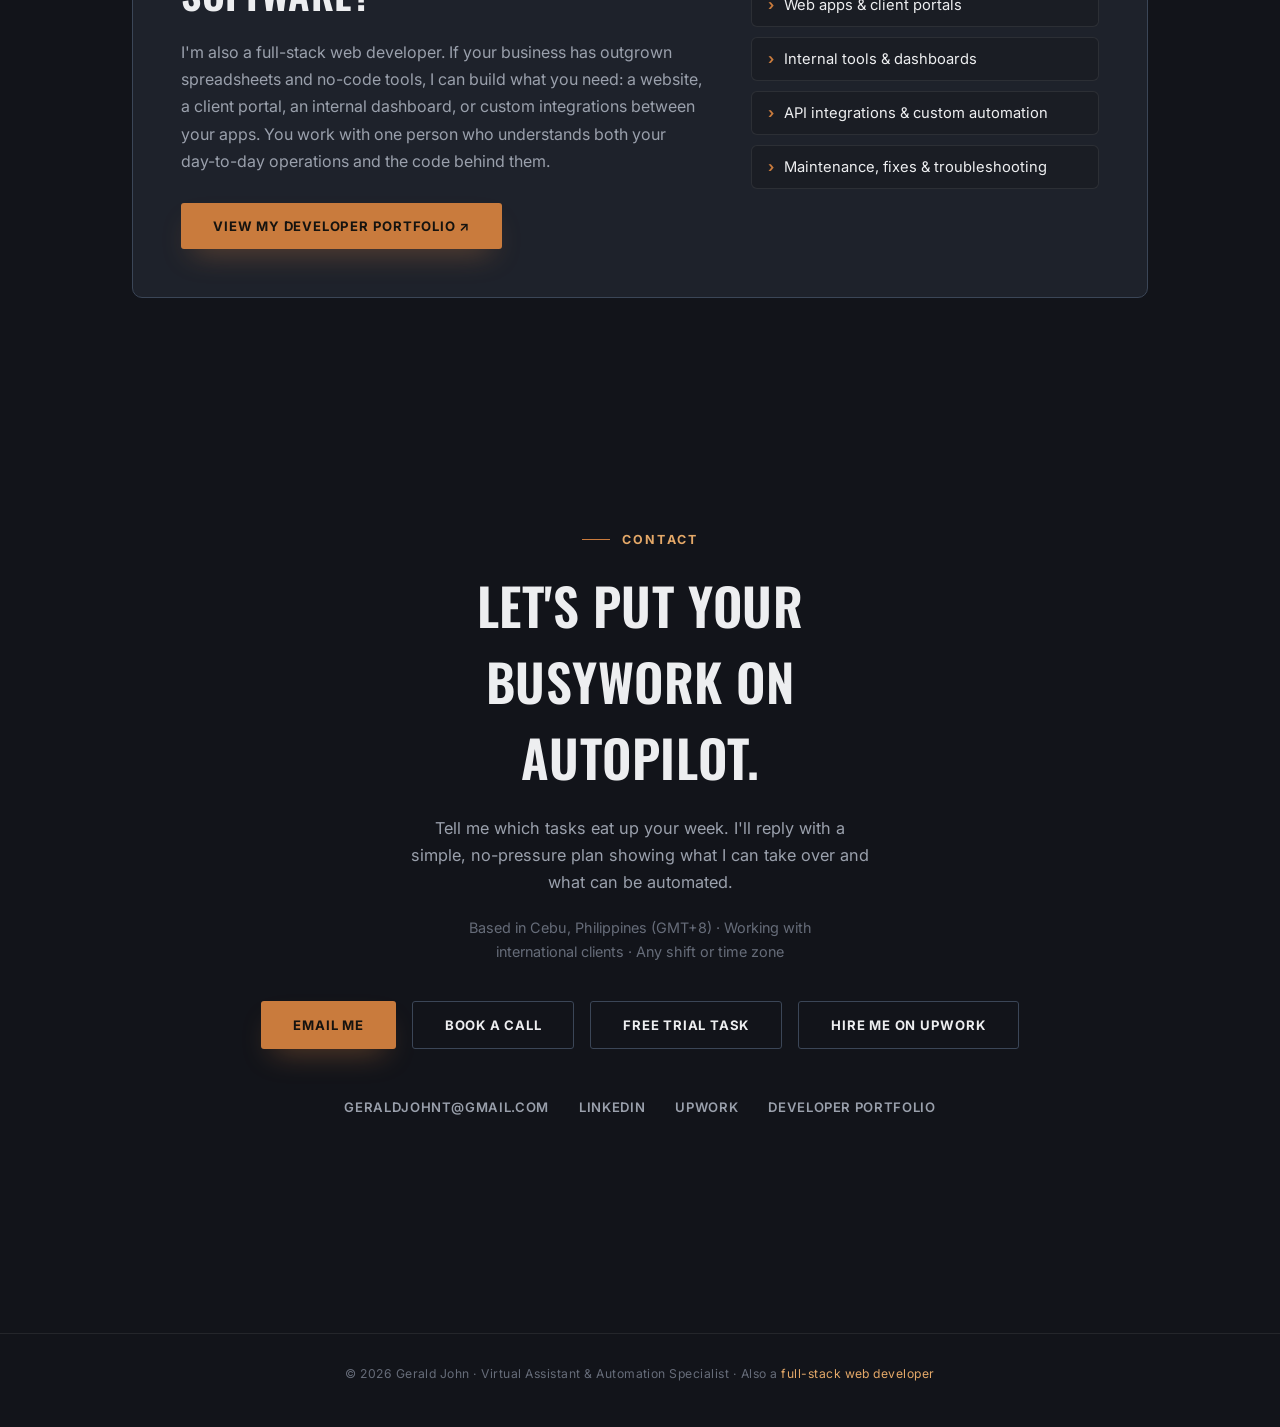
==== commit ee3ad0a2: "Add free trial task offer - New 'Try me first. It's free.' section: send one task, delivered in 24-4" ====
--- a/index.html
+++ b/index.html
@@ -505,6 +505,23 @@
   footer a{ color:var(--copper-light); text-decoration:none; }
   footer a:hover{ text-decoration:underline; }
 
+  /* FREE TRIAL */
+  .trial{
+    background:linear-gradient(135deg, rgba(201,123,61,0.14), rgba(30,34,43,0.9) 55%);
+    border:1px solid var(--copper); border-radius:10px; padding:48px;
+  }
+  @media (max-width:760px){ .trial{ padding:32px 22px; } }
+  .trial-head{ display:flex; justify-content:space-between; align-items:flex-end; gap:32px; flex-wrap:wrap; margin-bottom:36px; }
+  .trial-head h2{ font-size:clamp(1.9rem,3.4vw,2.7rem); }
+  .trial-head p{ margin-top:14px; color:var(--ink-soft); max-width:58ch; line-height:1.65; }
+  .trial-steps{ list-style:none; display:grid; grid-template-columns:repeat(3,1fr); gap:16px; counter-reset:t; }
+  @media (max-width:860px){ .trial-steps{ grid-template-columns:1fr; } }
+  .trial-steps li{ counter-increment:t; background:var(--bg-alt); border:1px solid var(--line-soft); border-radius:8px; padding:22px; }
+  .trial-steps li::before{ content:'0' counter(t); display:block; font-family:'Oswald'; color:var(--copper-light); font-size:1.1rem; margin-bottom:10px; }
+  .trial-steps h3{ font-size:1rem; margin-bottom:6px; }
+  .trial-steps p{ color:var(--ink-soft); font-size:0.92rem; line-height:1.6; }
+  .trial-fine{ margin-top:24px; font-size:0.86rem; color:var(--ink-dim); line-height:1.6; }
+
   /* TOOLKIT */
   .tools-row{ display:flex; flex-wrap:wrap; gap:12px; margin-top:8px; }
   .tool-pill{
@@ -635,6 +652,7 @@
       <li>International clients welcome</li>
       <li>Any shift or time zone</li>
       <li>Clear English communication</li>
+      <li><a href="#trial" style="color:inherit">Free trial task</a></li>
     </ul>
   </section>
 
@@ -909,6 +927,25 @@
     </div>
   </section>
 
+  <section id="trial">
+    <div class="trial reveal">
+      <div class="trial-head">
+        <div>
+          <div class="eyebrow">Free trial</div>
+          <h2>Try me first. It's free.</h2>
+          <p>Before you hire me, give me one real task from your business. You'll see my speed, accuracy and communication on your own work, with no payment and no commitment.</p>
+        </div>
+        <a href="mailto:geraldjohnt@gmail.com?subject=Free%20trial%20task%20request&amp;body=Hi%20Gerald%2C%0A%0AI%27d%20like%20to%20try%20your%20free%20trial%20task.%0A%0AThe%20task%3A%20%0AWhat%20a%20good%20result%20looks%20like%3A%20%0ATools%20I%20use%3A%20%0AMy%20timezone%3A%20%0A" class="btn">Request a free trial task</a>
+      </div>
+      <ol class="trial-steps">
+        <li><h3>Send one task</h3><p>For example: clean up a spreadsheet, research 20 leads, sort an inbox, or map out one automation.</p></li>
+        <li><h3>I deliver in 24–48 hours</h3><p>You get the finished work plus a short note on how I did it and what I'd improve.</p></li>
+        <li><h3>You decide</h3><p>Happy with it? We start working together. Not a fit? No charge, no hard feelings.</p></li>
+      </ol>
+      <p class="trial-fine">One trial task per business, up to 2 hours of work. Happy to sign an NDA first, or you can share sample data instead of real records.</p>
+    </div>
+  </section>
+
   <section id="testimonials" class="section-alt">
     <div>
       <div class="section-head reveal">
@@ -956,7 +993,7 @@
       </div>
       <div class="faq-item">
         <button class="faq-q" aria-expanded="false" aria-controls="faq-a2"><span>Do you work with a minimum commitment?</span><span class="plus">+</span></button>
-        <div class="faq-a" id="faq-a2" role="region"><p>Most engagements start with a trial period so we can confirm fit before locking into a longer retainer.</p></div>
+        <div class="faq-a" id="faq-a2" role="region"><p>No. You can start with a <a href="#trial" style="color:var(--copper-light)">free trial task</a> to see my work first, then choose hourly or a monthly retainer. No long lock-in.</p></div>
       </div>
       <div class="faq-item">
         <button class="faq-q" aria-expanded="false" aria-controls="faq-a3"><span>How do we communicate day-to-day? Will language be a problem?</span><span class="plus">+</span></button>
@@ -1000,6 +1037,7 @@
       <div class="contact-actions">
         <a href="mailto:geraldjohnt@gmail.com?subject=Automation%20%26%20VA%20enquiry" class="btn">Email me</a>
         <a href="mailto:geraldjohnt@gmail.com?subject=Discovery%20call%20request&amp;body=Hi%20Gerald%2C%0A%0AI%27d%20like%20to%20book%20a%20short%20call.%0A%0AWhat%20I%20need%20help%20with%3A%20%0AMy%20timezone%3A%20%0ATimes%20that%20work%20for%20me%3A%20%0A" class="btn ghost">Book a call</a>
+        <a href="mailto:geraldjohnt@gmail.com?subject=Free%20trial%20task%20request&amp;body=Hi%20Gerald%2C%0A%0AI%27d%20like%20to%20try%20your%20free%20trial%20task.%0A%0AThe%20task%3A%20%0AWhat%20a%20good%20result%20looks%20like%3A%20%0ATools%20I%20use%3A%20%0AMy%20timezone%3A%20%0A" class="btn ghost">Free trial task</a>
         <a href="https://www.upwork.com/freelancers/~011ad574500f310d02" class="btn ghost" target="_blank" rel="noopener">Hire me on Upwork</a>
       </div>
       <div class="contact-links">
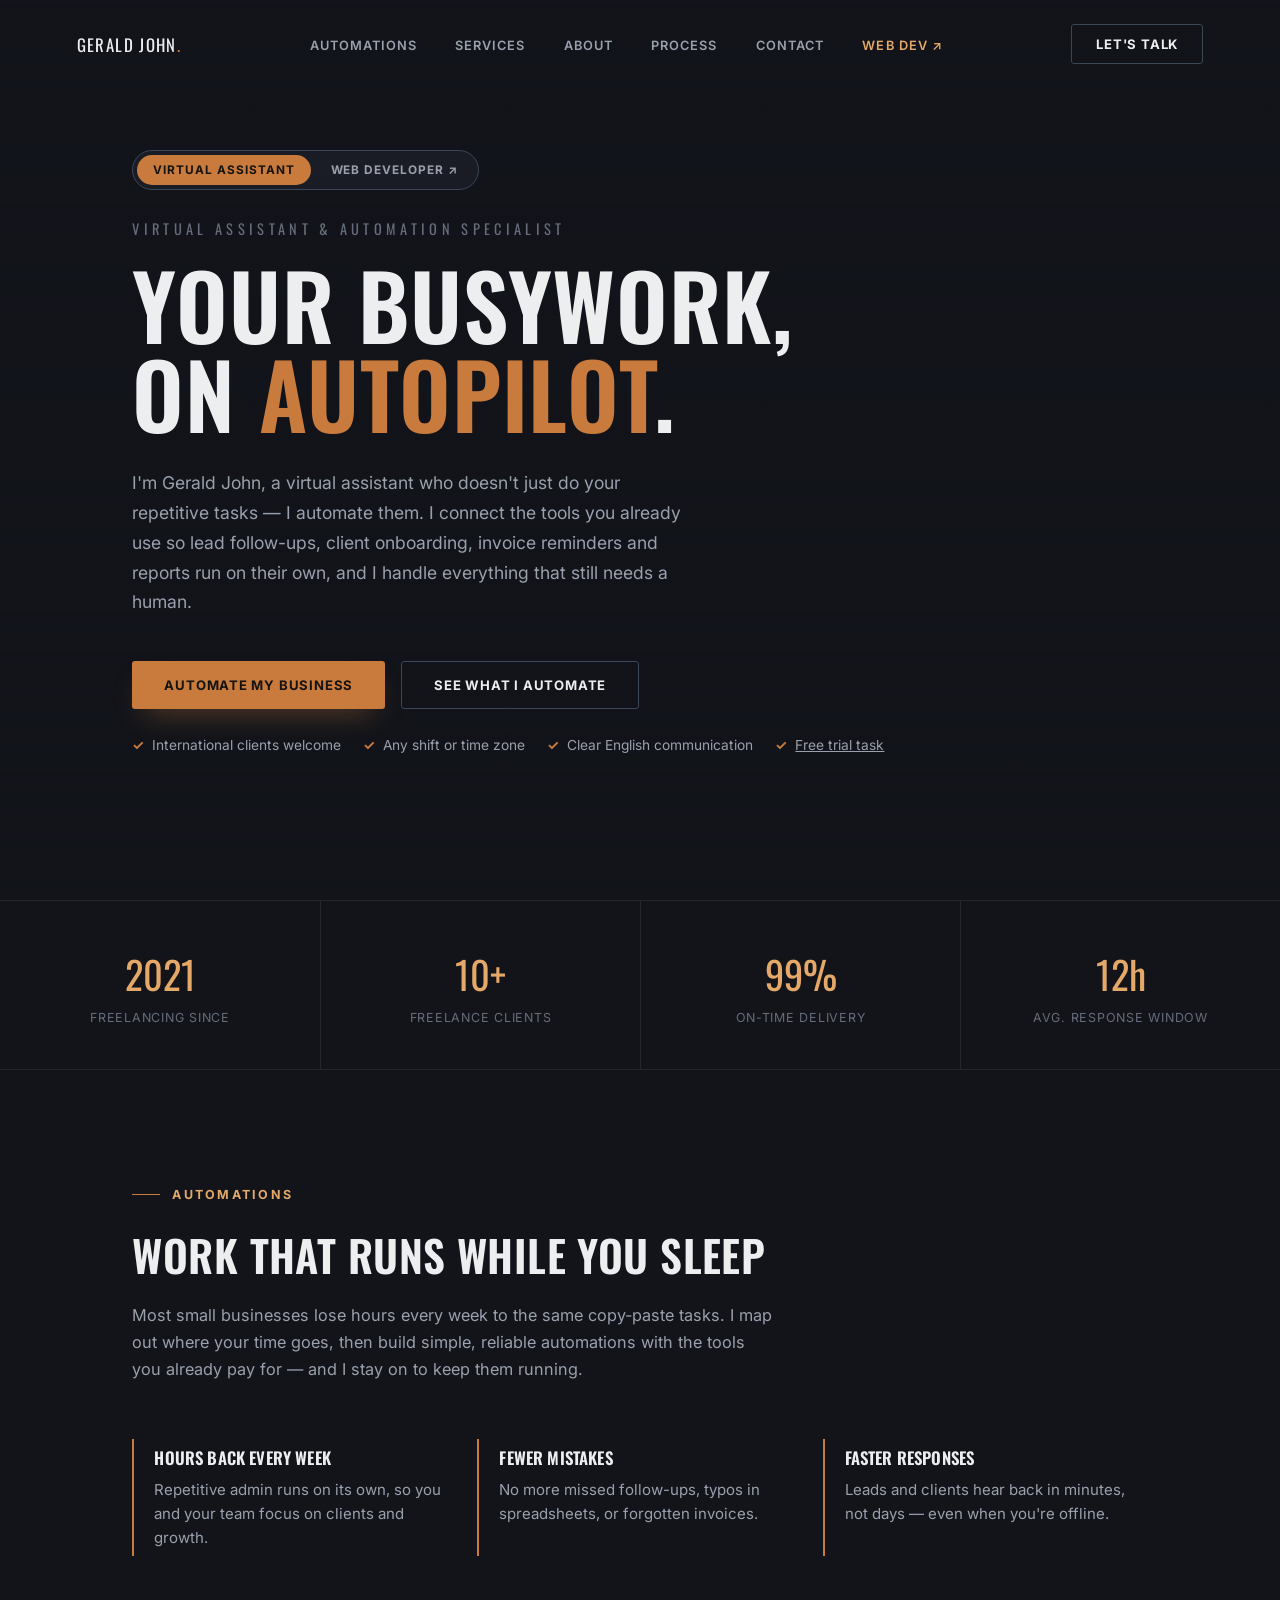
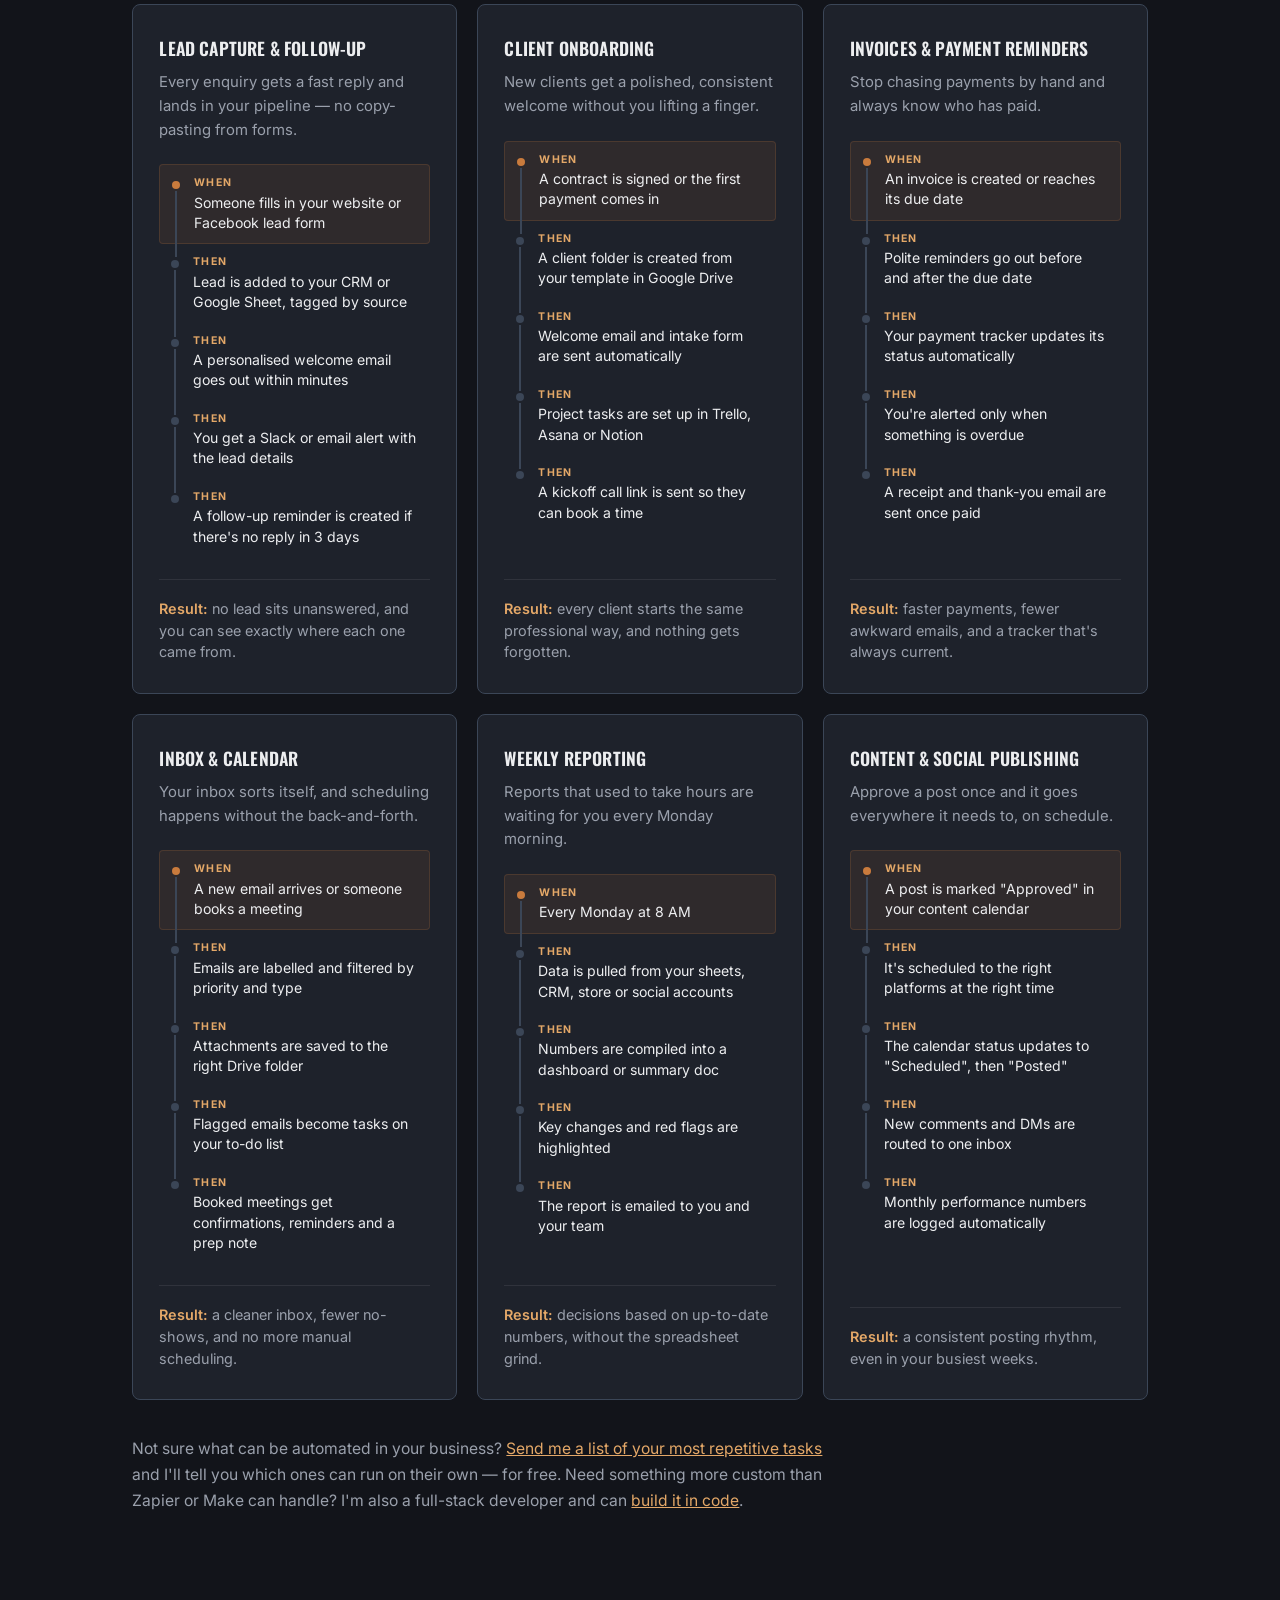
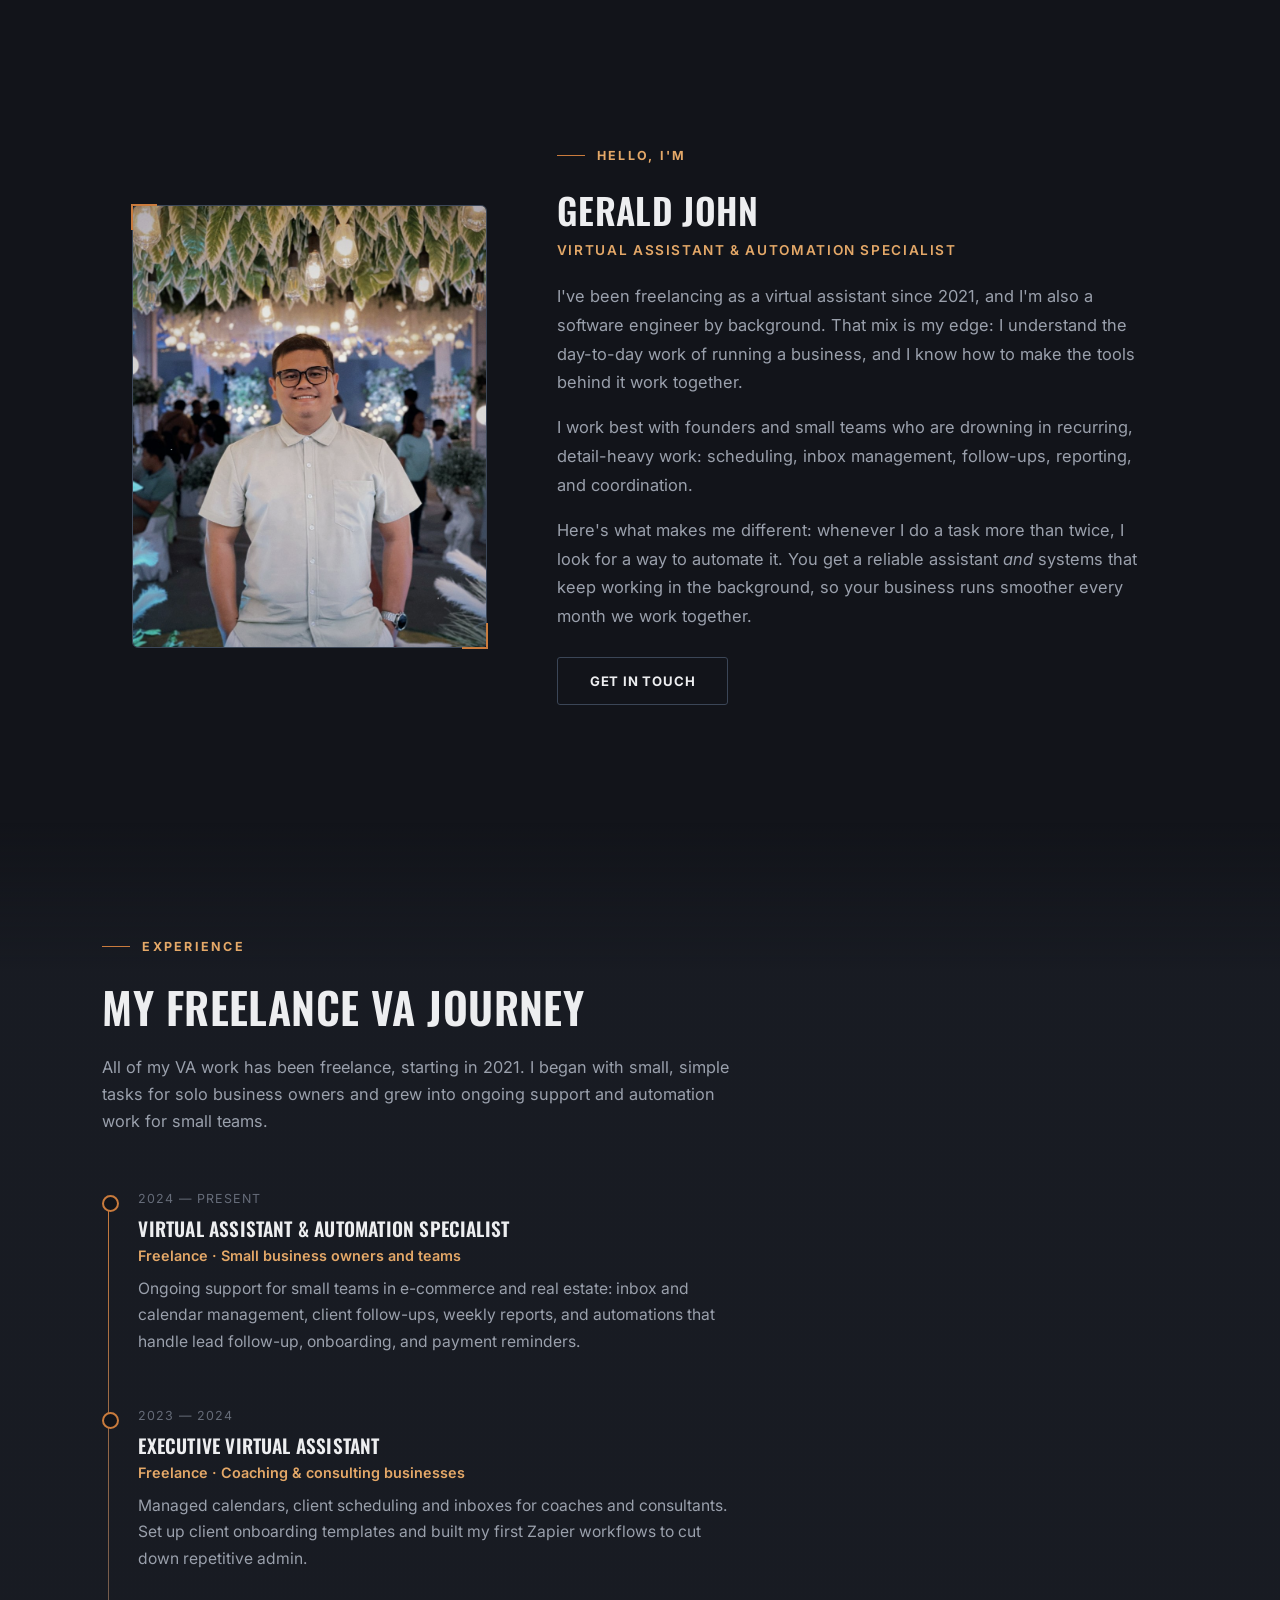
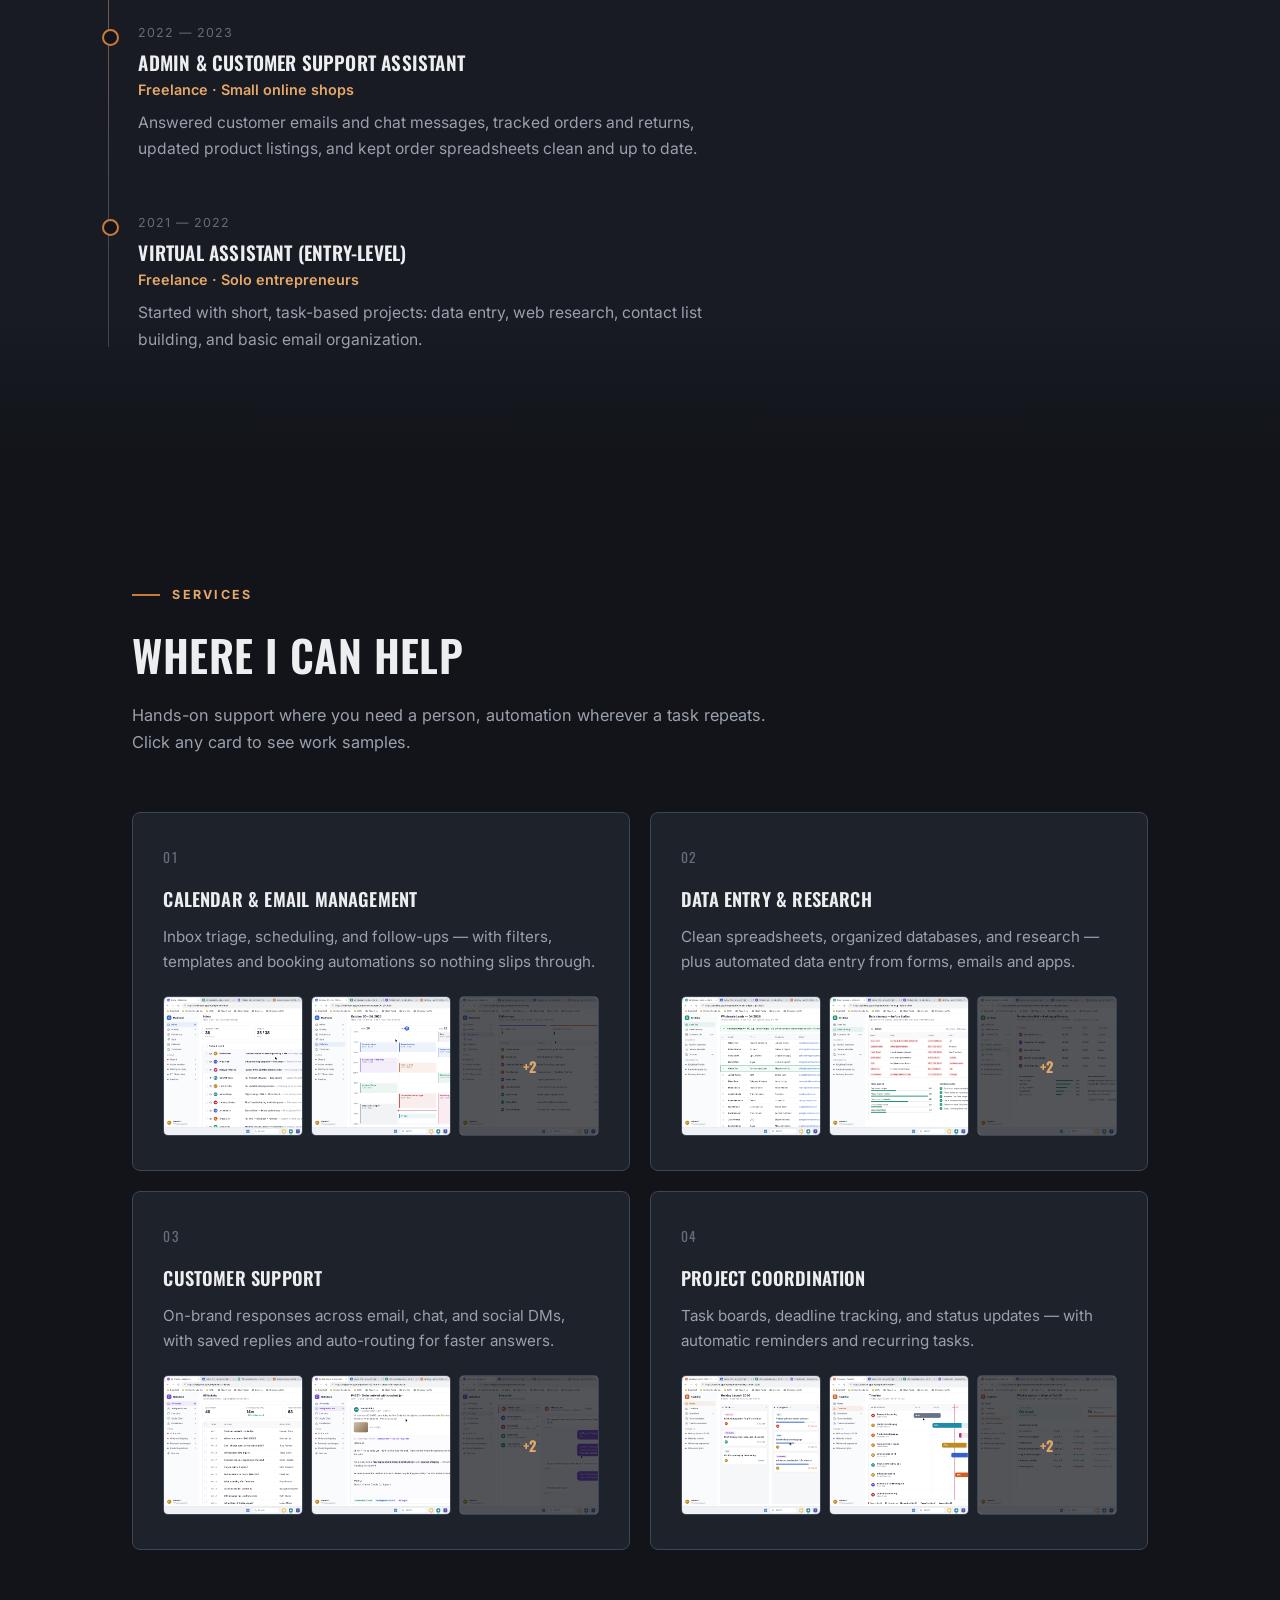
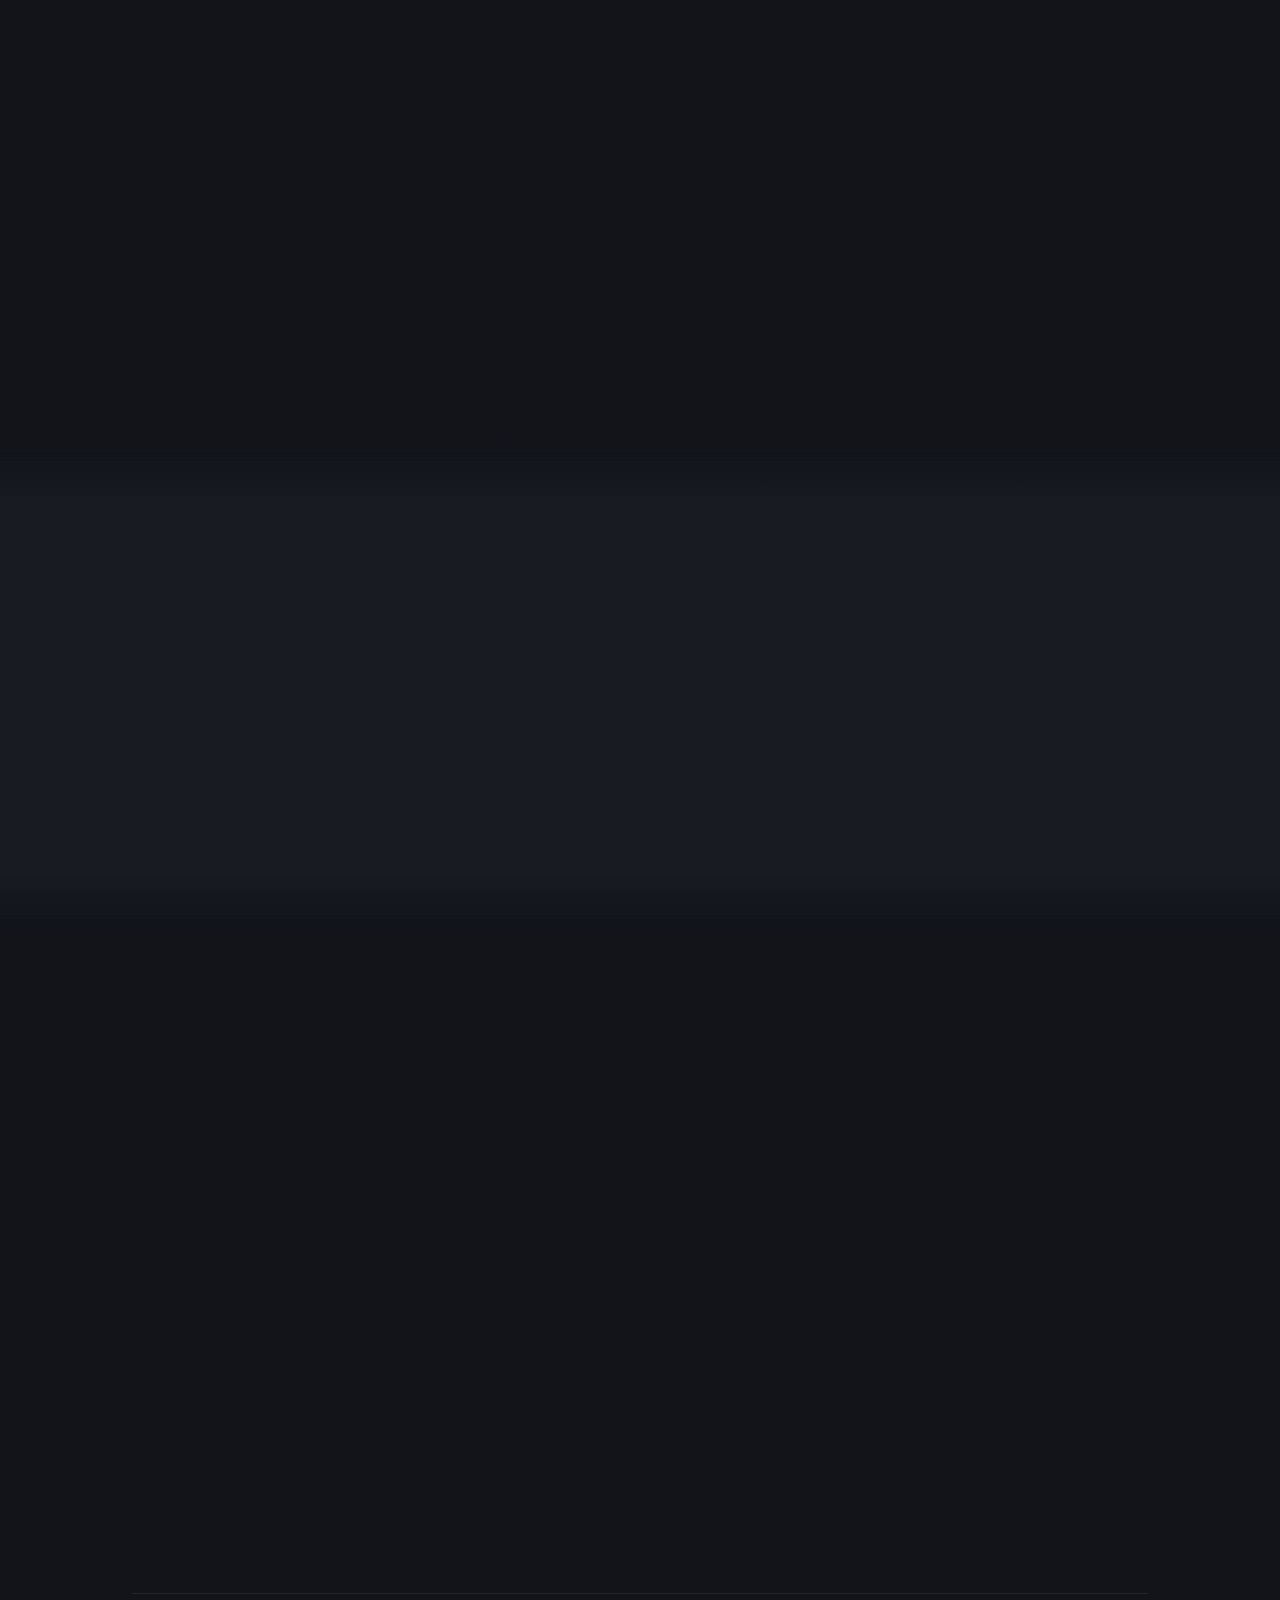
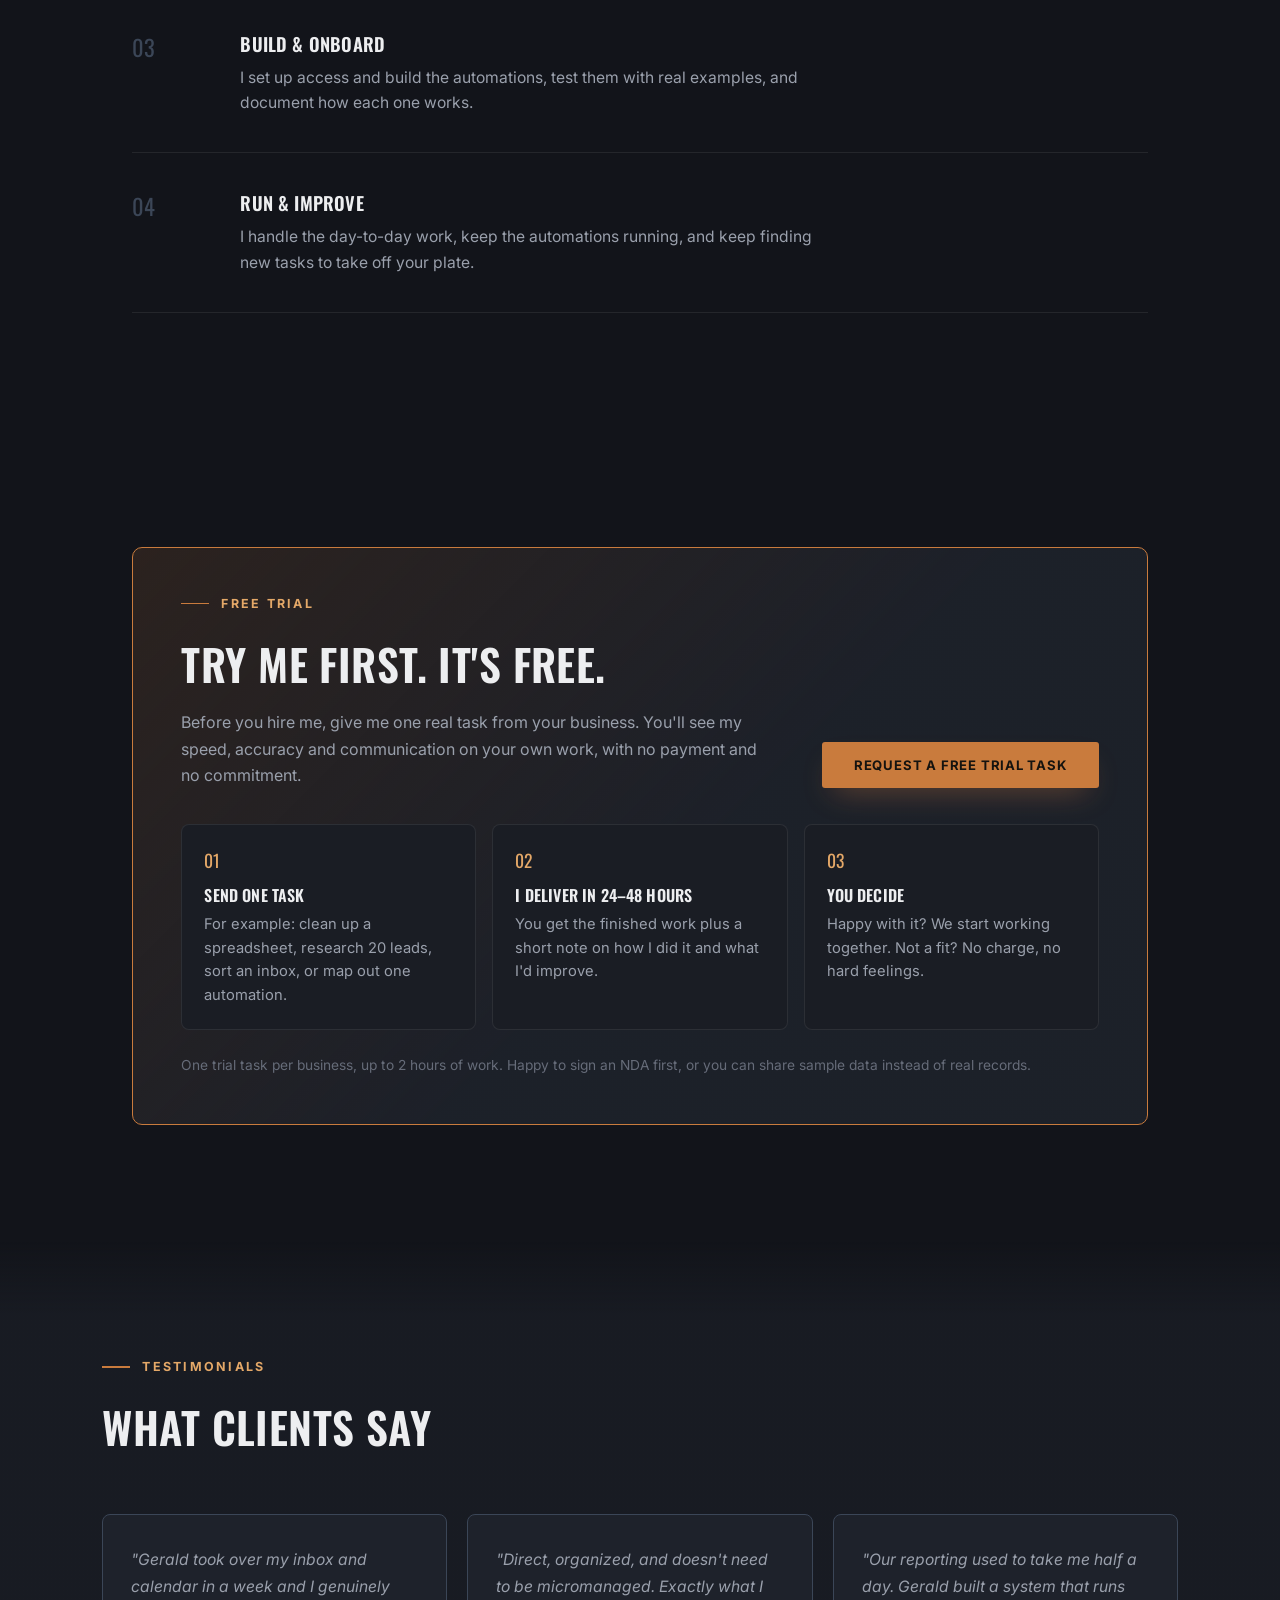
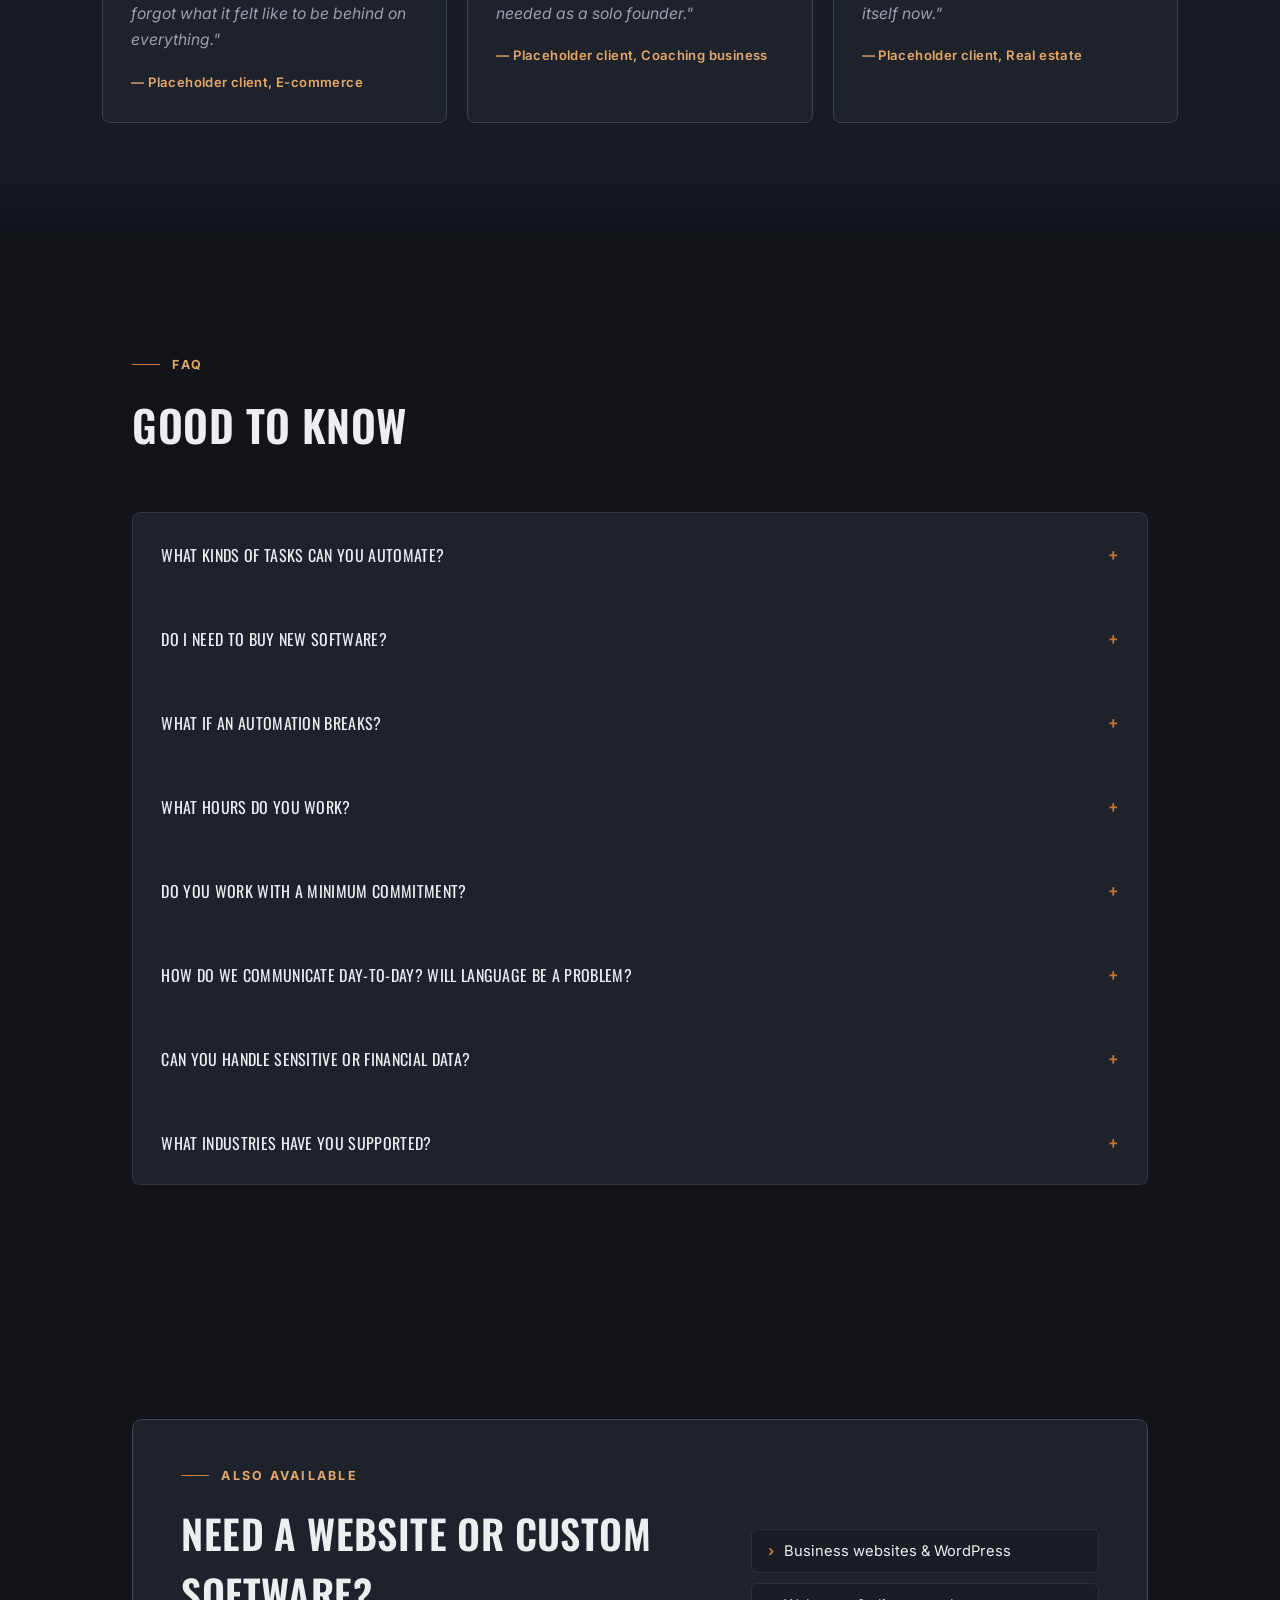
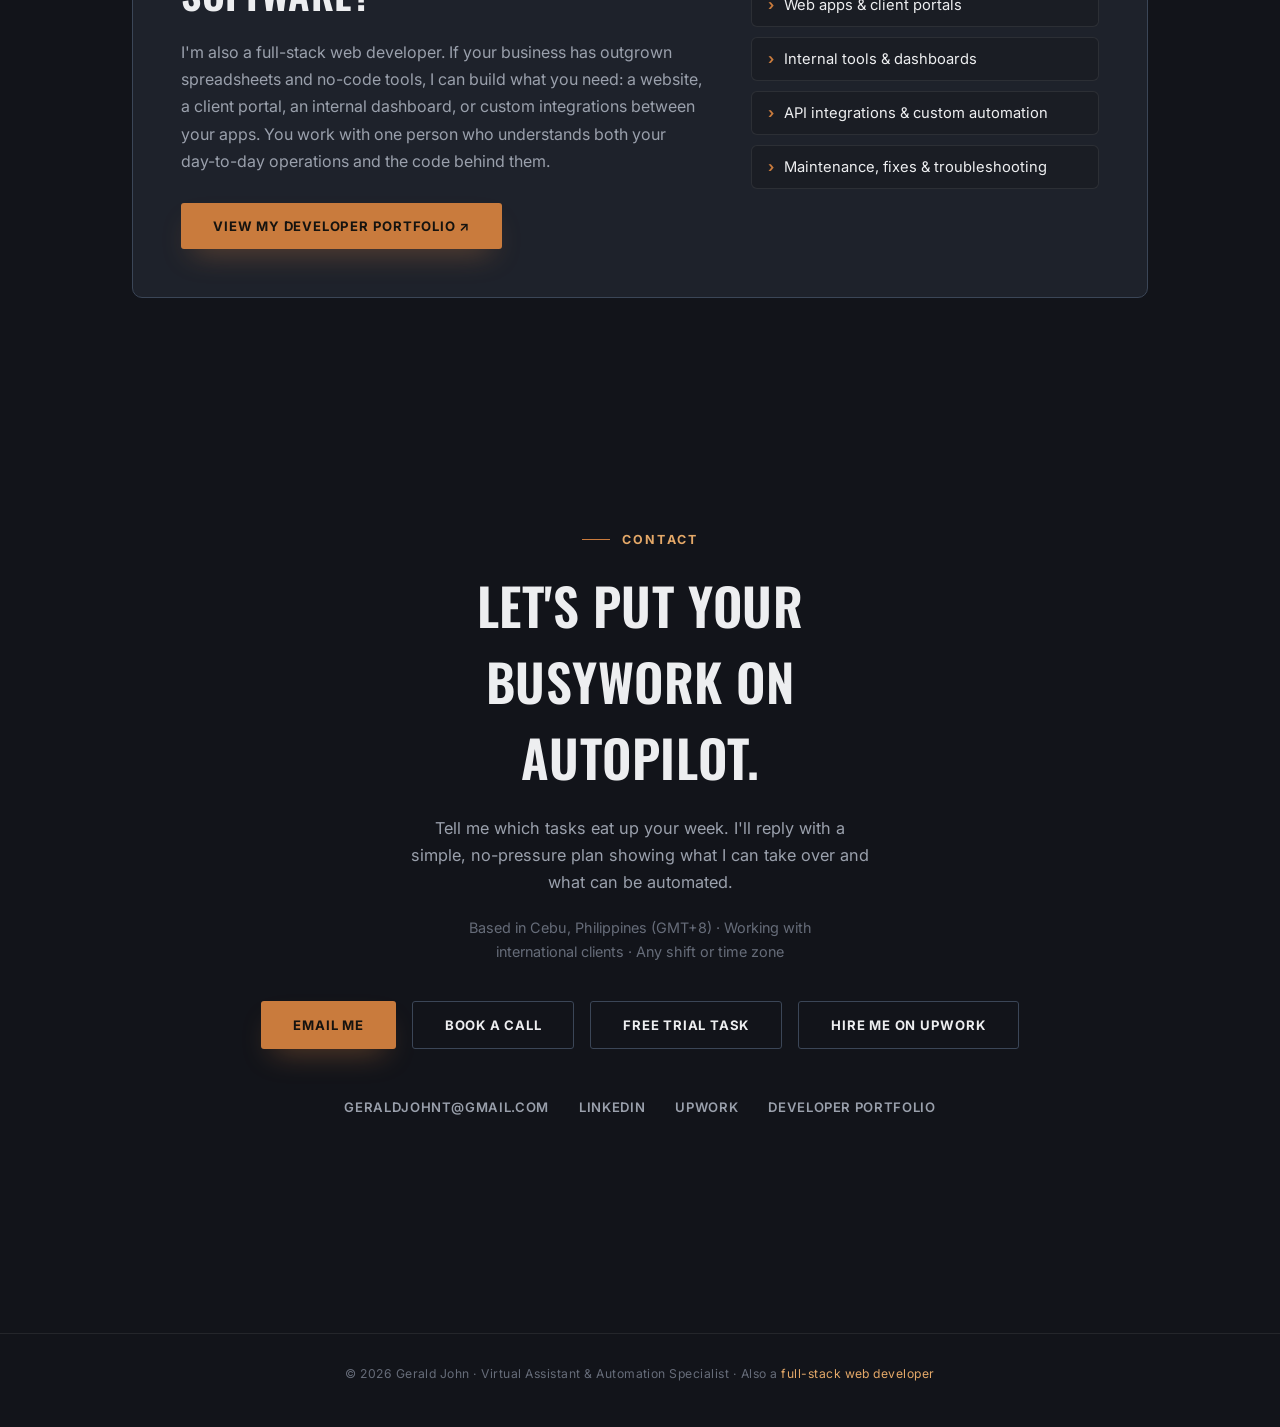
==== commit 106d56e0: "Add mobile menu - Hamburger button on small screens opens the section links in a dropdown panel - Cl" ====
--- a/index.html
+++ b/index.html
@@ -104,7 +104,34 @@
     transition:color .25s ease;
   }
   .nav-links a:hover{ color:var(--copper-light); }
-  @media (max-width:820px){ .nav-links{ display:none; } }
+  .nav-right{ display:flex; align-items:center; gap:12px; }
+  .nav-toggle{
+    display:none; width:44px; height:44px; padding:0; cursor:pointer;
+    flex-direction:column; justify-content:center; align-items:center; gap:5px;
+    background:transparent; border:1.5px solid var(--steel); border-radius:3px;
+  }
+  .nav-toggle span{ display:block; width:18px; height:2px; background:var(--ink); transition:transform .3s ease, opacity .2s ease; }
+  nav.menu-open .nav-toggle span:nth-child(1){ transform:translateY(7px) rotate(45deg); }
+  nav.menu-open .nav-toggle span:nth-child(2){ opacity:0; }
+  nav.menu-open .nav-toggle span:nth-child(3){ transform:translateY(-7px) rotate(-45deg); }
+  .nav-toggle:focus-visible{ outline:2px solid var(--copper); outline-offset:3px; }
+  @media (max-width:820px){
+    nav{ padding:16px 5vw; }
+    nav.menu-open{ background:rgba(18,20,26,0.97); backdrop-filter:blur(14px); }
+    .nav-toggle{ display:flex; }
+    .nav-links{
+      position:absolute; top:100%; left:0; right:0;
+      flex-direction:column; gap:0; padding:4px 5vw 18px;
+      background:rgba(18,20,26,0.97); backdrop-filter:blur(14px);
+      border-bottom:1px solid var(--line-soft);
+      opacity:0; visibility:hidden; transform:translateY(-8px);
+      transition:opacity .25s ease, transform .25s ease, visibility .25s;
+    }
+    nav.menu-open .nav-links{ opacity:1; visibility:visible; transform:none; }
+    .nav-links a{ display:block; padding:15px 0; font-size:0.92rem; border-bottom:1px solid var(--line-soft); }
+    .nav-links li:last-child a{ border-bottom:none; }
+  }
+  @media (max-width:360px){ .nav-right .btn{ padding:10px 14px !important; } }
 
   /* BUTTON */
   .btn{
@@ -623,7 +650,7 @@
 
 <nav id="nav">
   <div class="nav-mark">gerald john<span>.</span></div>
-  <ul class="nav-links">
+  <ul class="nav-links" id="nav-menu">
     <li><a href="#automations">Automations</a></li>
     <li><a href="#services">Services</a></li>
     <li><a href="#about">About</a></li>
@@ -631,7 +658,10 @@
     <li><a href="#contact">Contact</a></li>
     <li><a href="https://geraldjohnt.github.io/web-developer-portfolio/" class="nav-external">Web Dev &#8599;</a></li>
   </ul>
-  <a href="#contact" class="btn ghost" style="padding:11px 24px;">Let's talk</a>
+  <div class="nav-right">
+    <a href="#contact" class="btn ghost" style="padding:11px 24px;">Let's talk</a>
+    <button class="nav-toggle" type="button" aria-expanded="false" aria-controls="nav-menu" aria-label="Open menu"><span></span><span></span><span></span></button>
+  </div>
 </nav>
 
 <main>
@@ -1087,6 +1117,28 @@
   });
 
   document.getElementById('year').textContent = new Date().getFullYear();
+
+
+  // ---------- Mobile menu ----------
+  (function(){
+    const header = document.querySelector('#nav');
+    const toggle = header.querySelector('.nav-toggle');
+    const menu = document.getElementById('nav-menu');
+    function setOpen(open){
+      header.classList.toggle('menu-open', open);
+      toggle.setAttribute('aria-expanded', String(open));
+      toggle.setAttribute('aria-label', open ? 'Close menu' : 'Open menu');
+    }
+    toggle.addEventListener('click', ()=> setOpen(!header.classList.contains('menu-open')));
+    menu.querySelectorAll('a').forEach(a=> a.addEventListener('click', ()=> setOpen(false)));
+    document.addEventListener('keydown', e=>{
+      if(e.key === 'Escape' && header.classList.contains('menu-open')){ setOpen(false); toggle.focus(); }
+    });
+    document.addEventListener('click', e=>{
+      if(header.classList.contains('menu-open') && !header.contains(e.target)) setOpen(false);
+    });
+    window.addEventListener('resize', ()=>{ if(window.innerWidth > 820) setOpen(false); });
+  })();
 
   // ---------- Nav background on scroll ----------
   const nav = document.getElementById('nav');
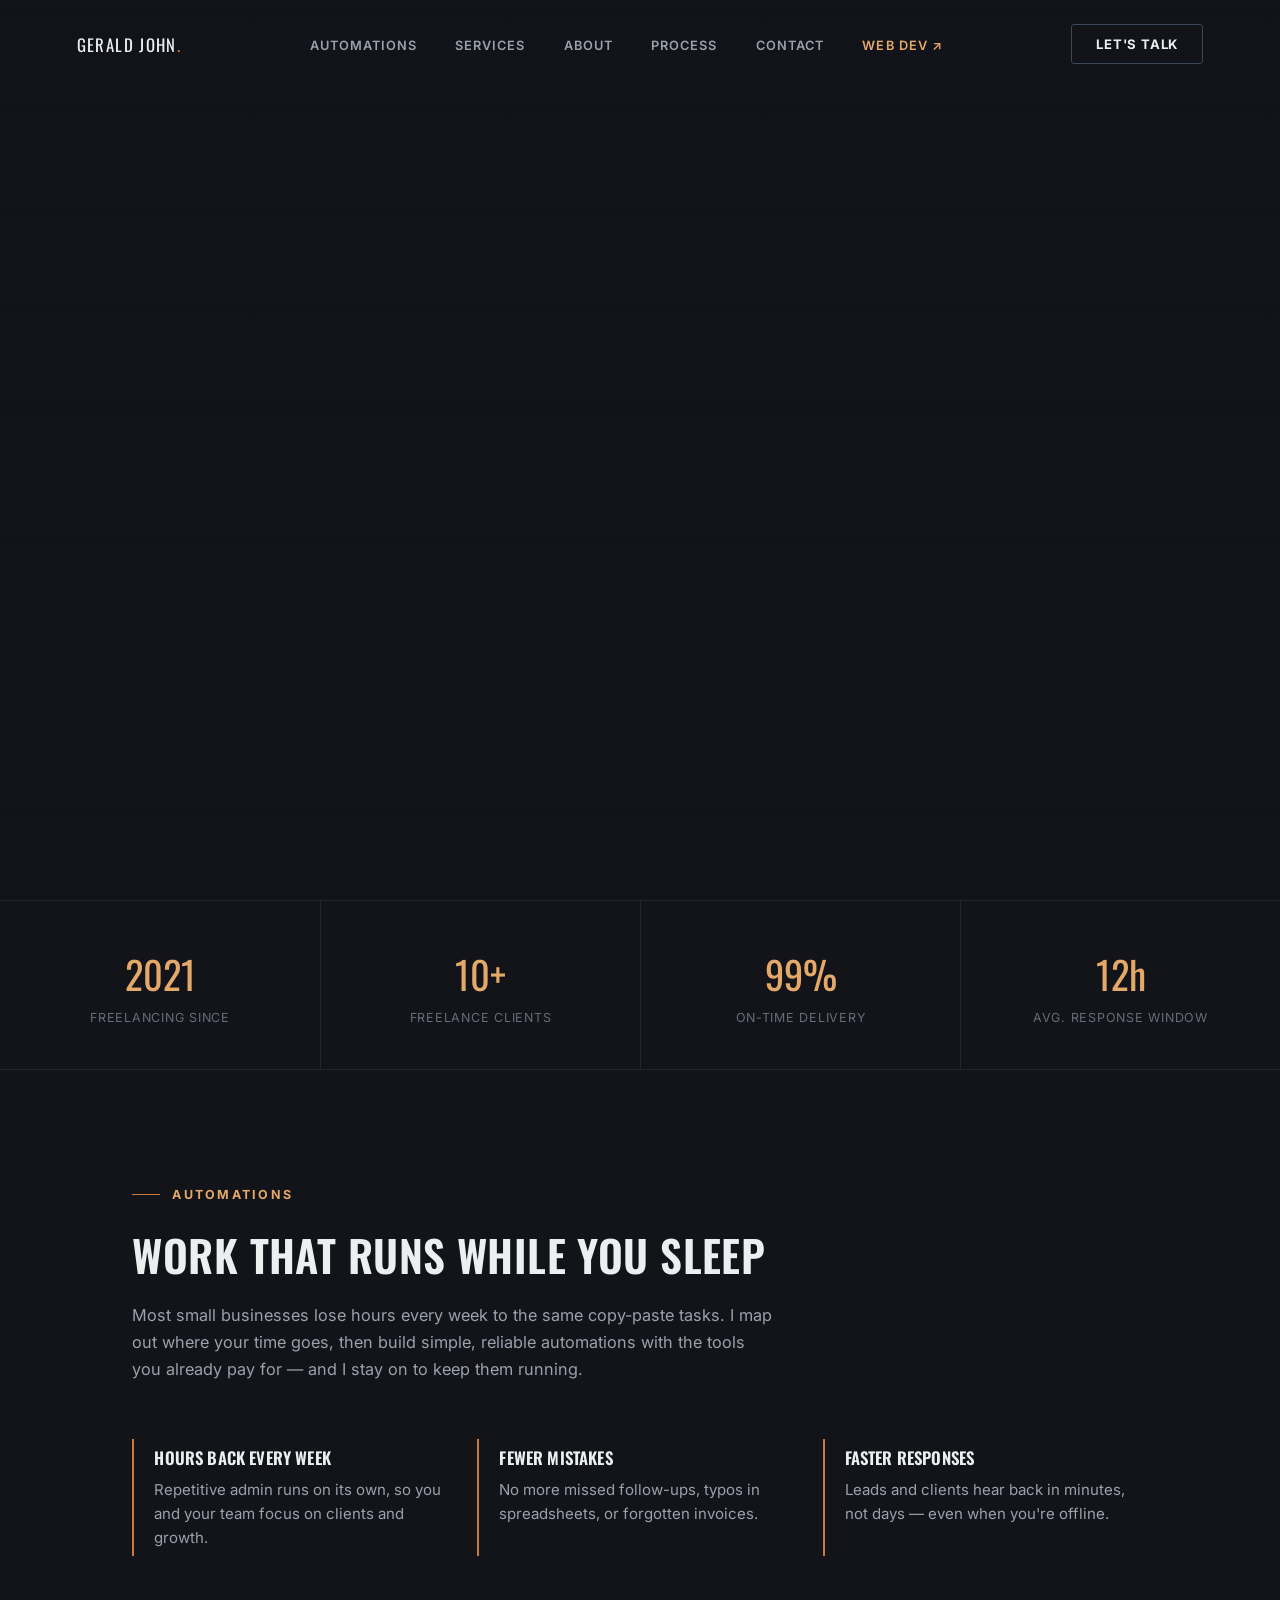
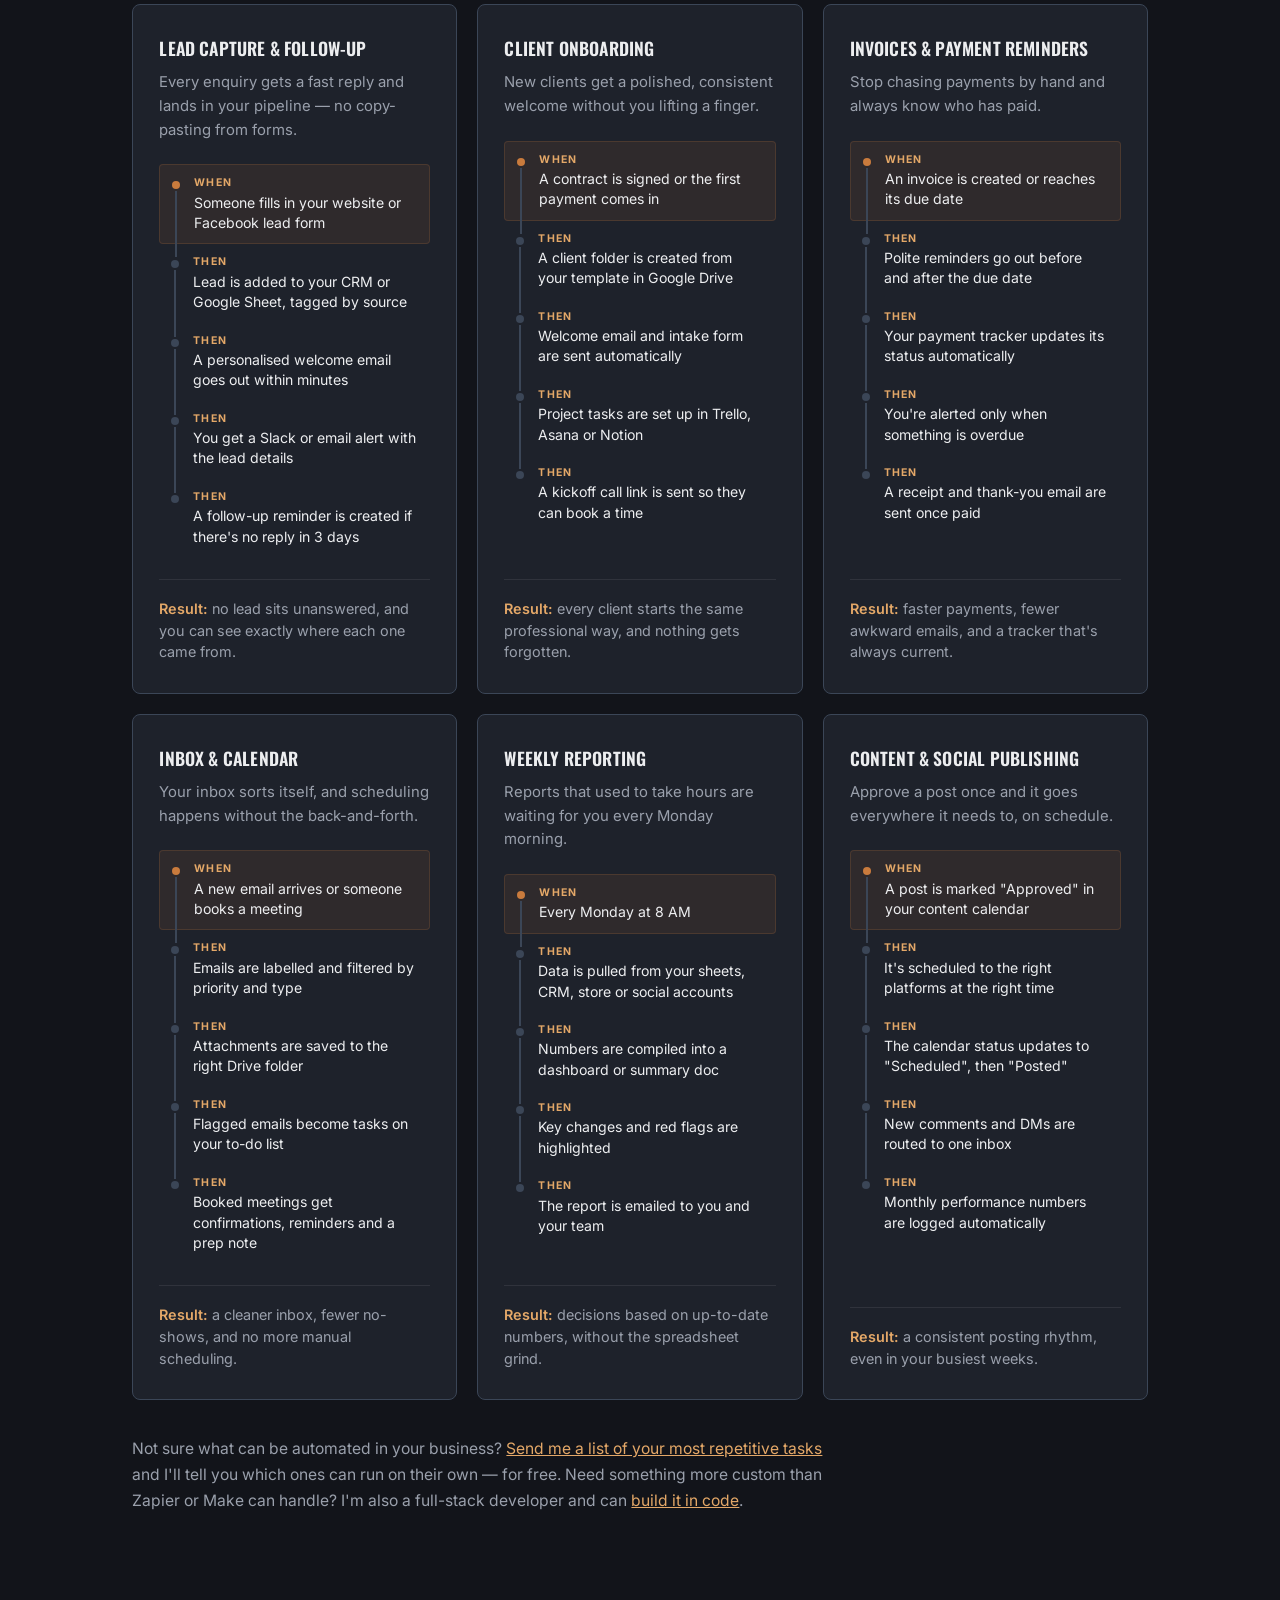
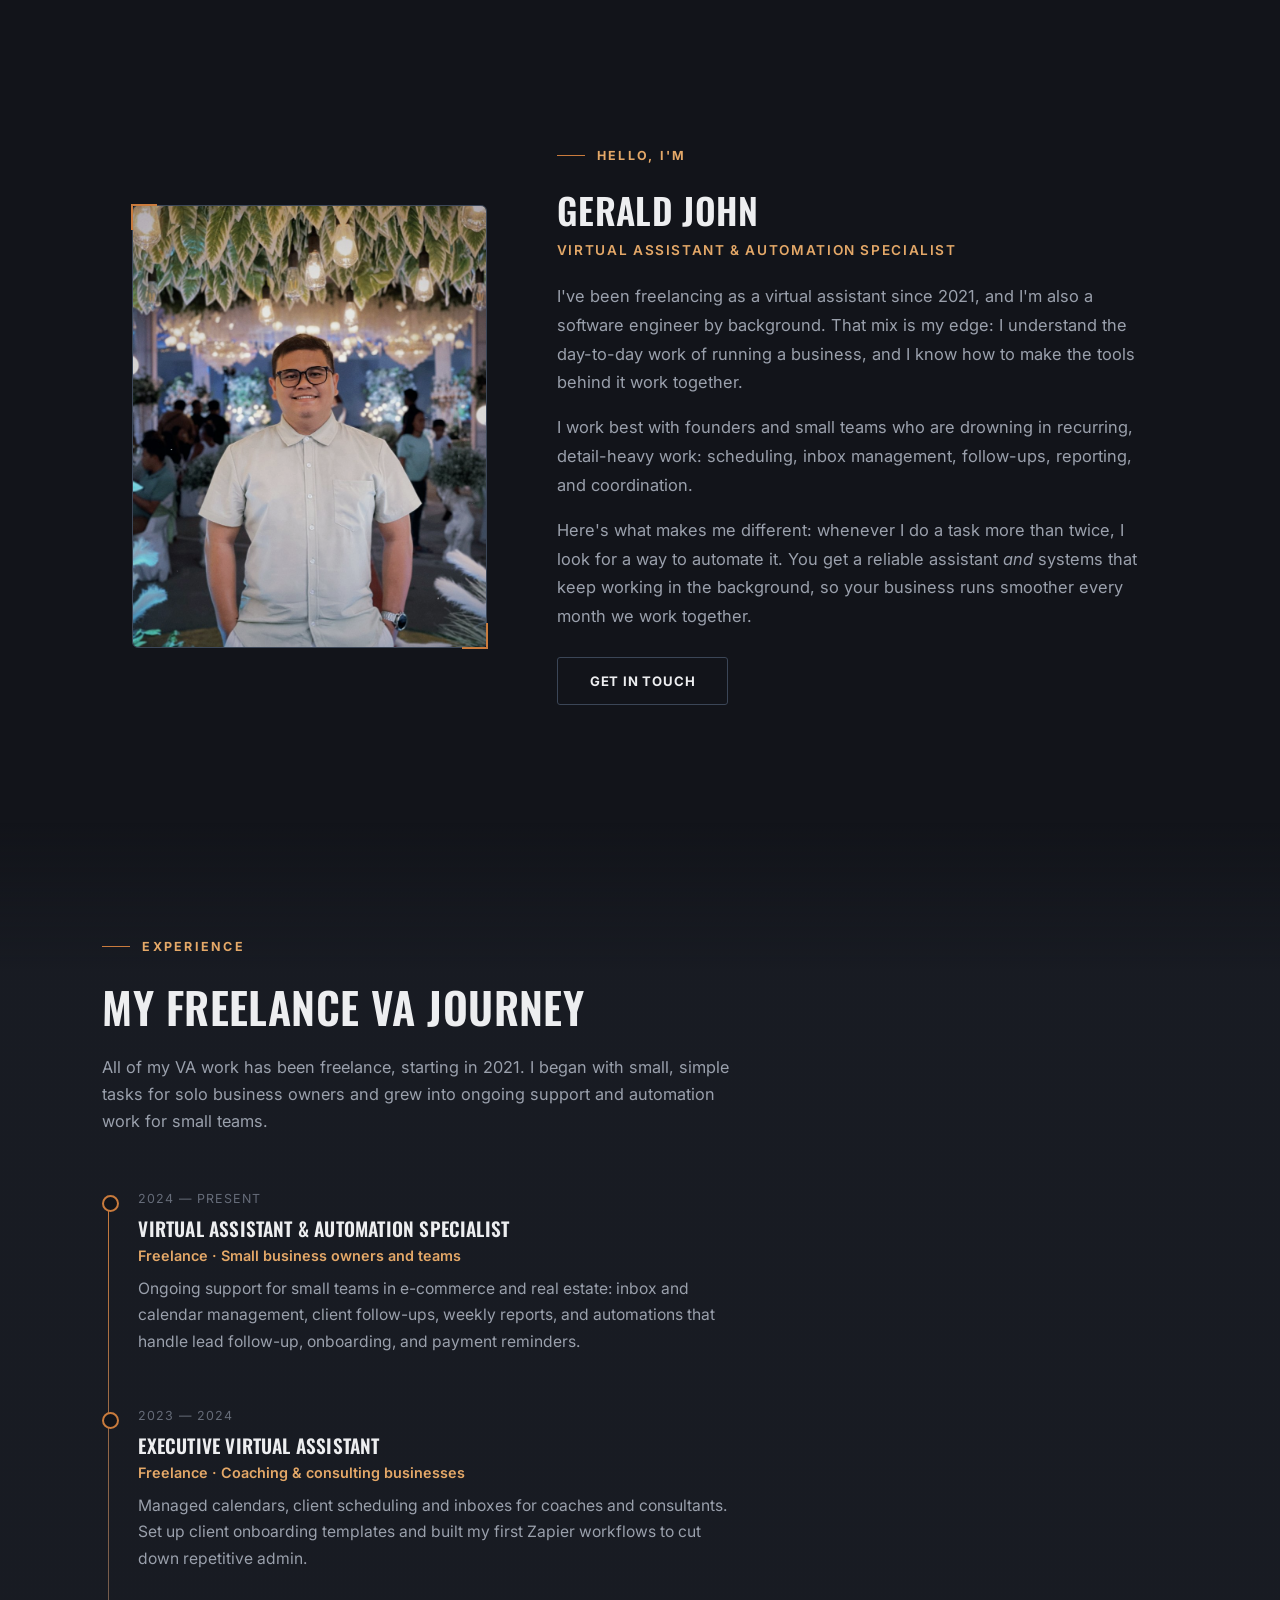
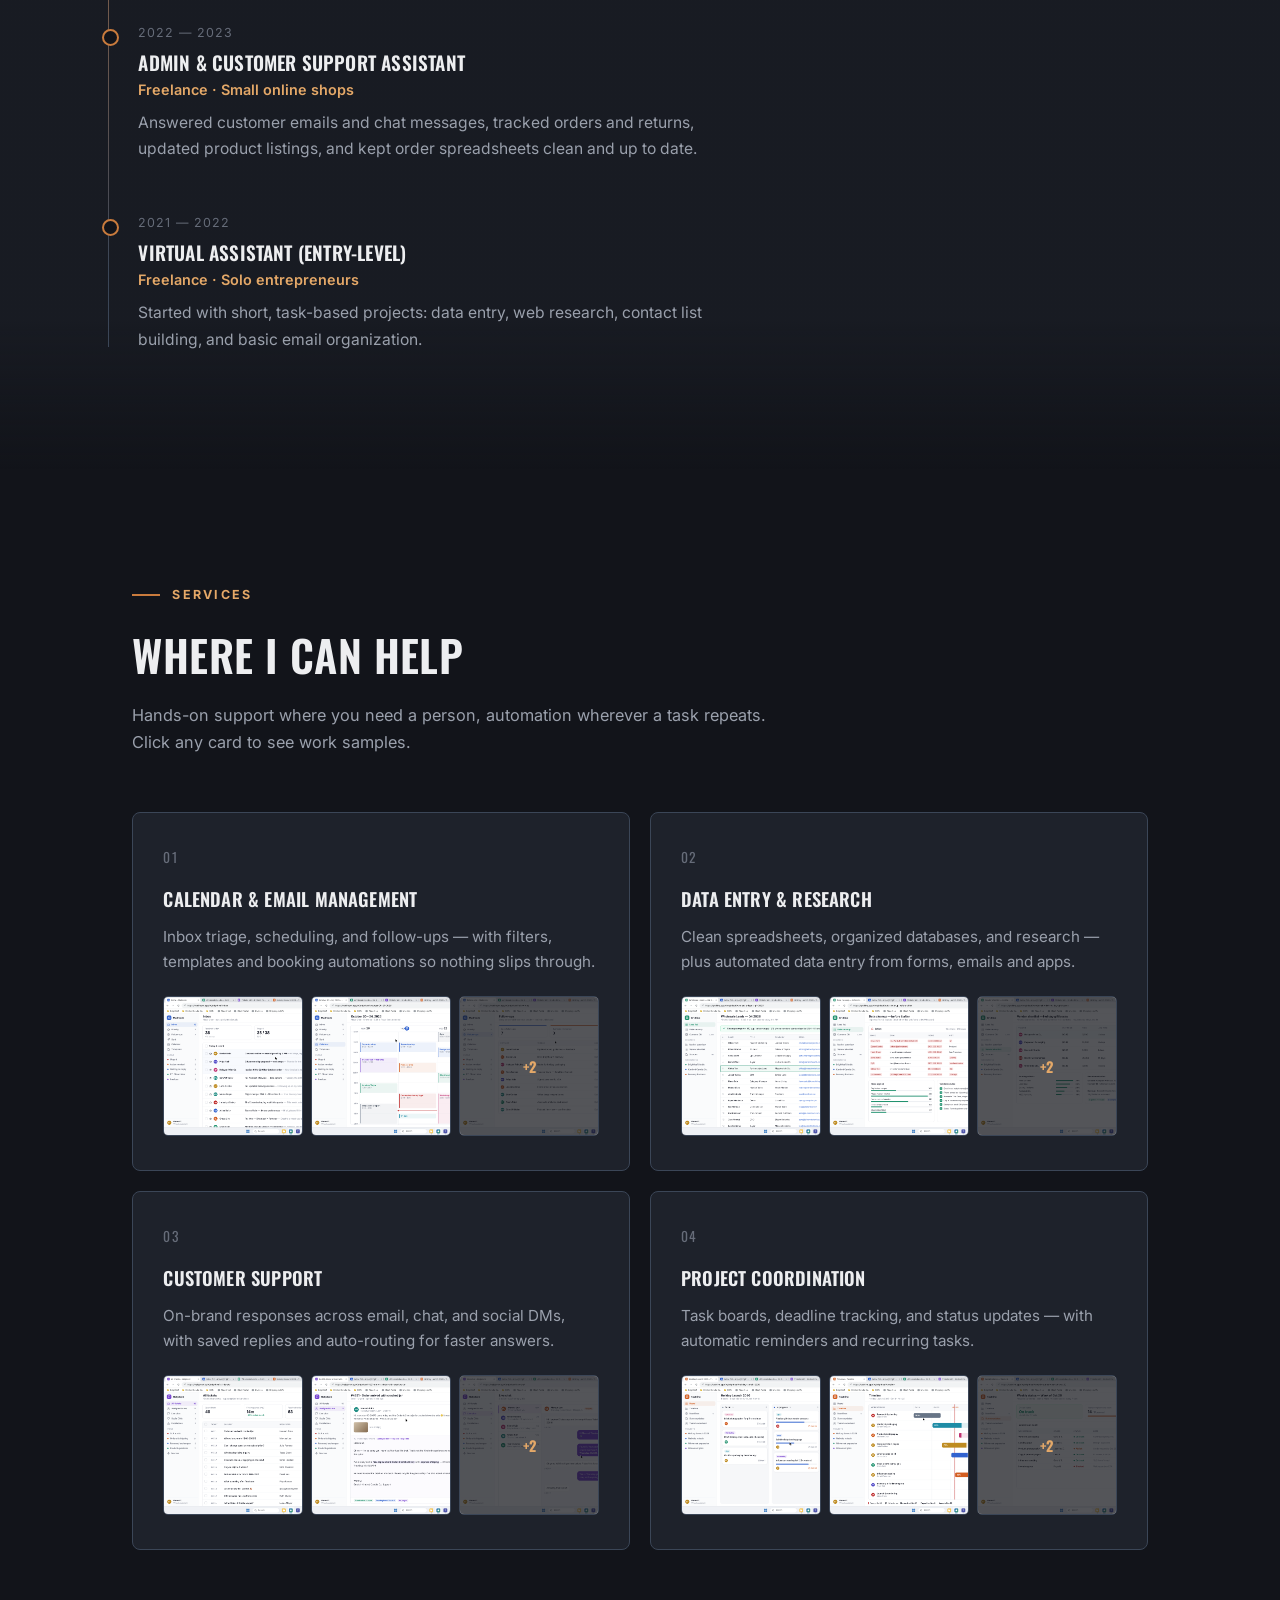
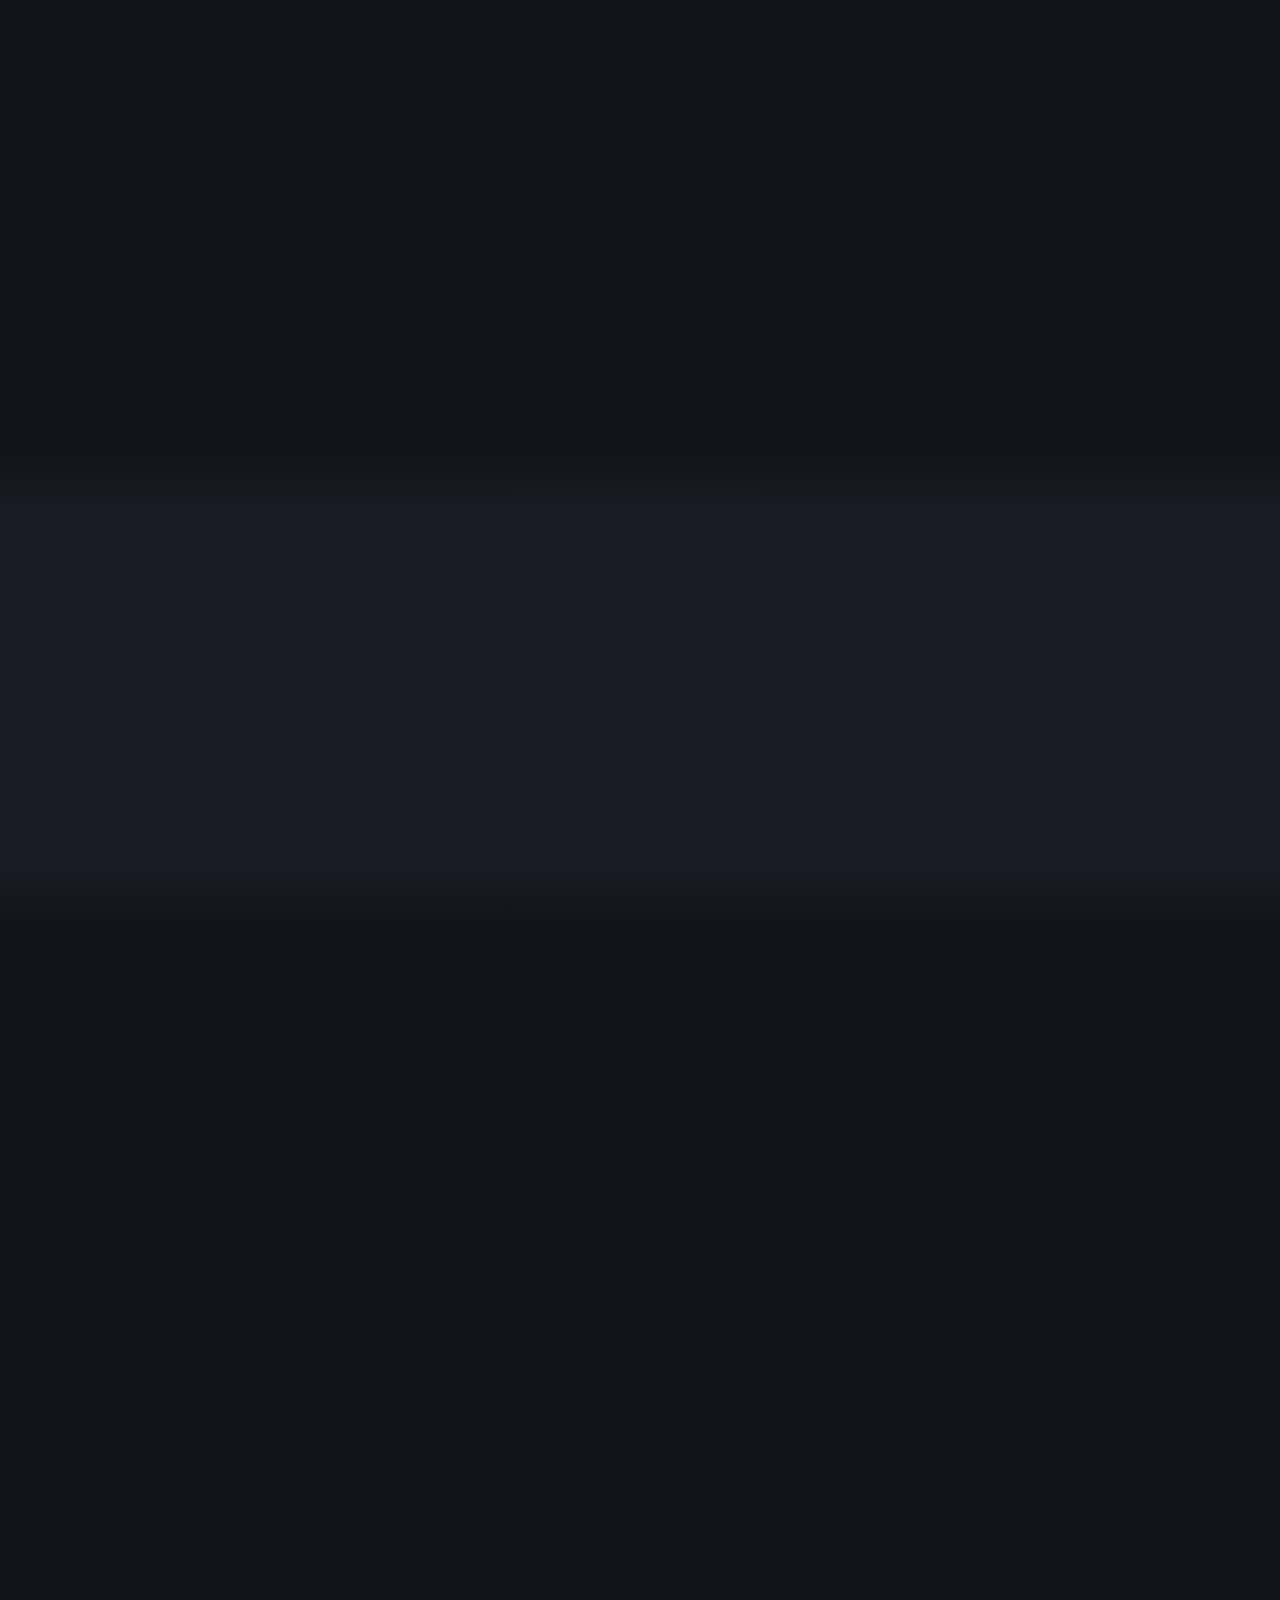
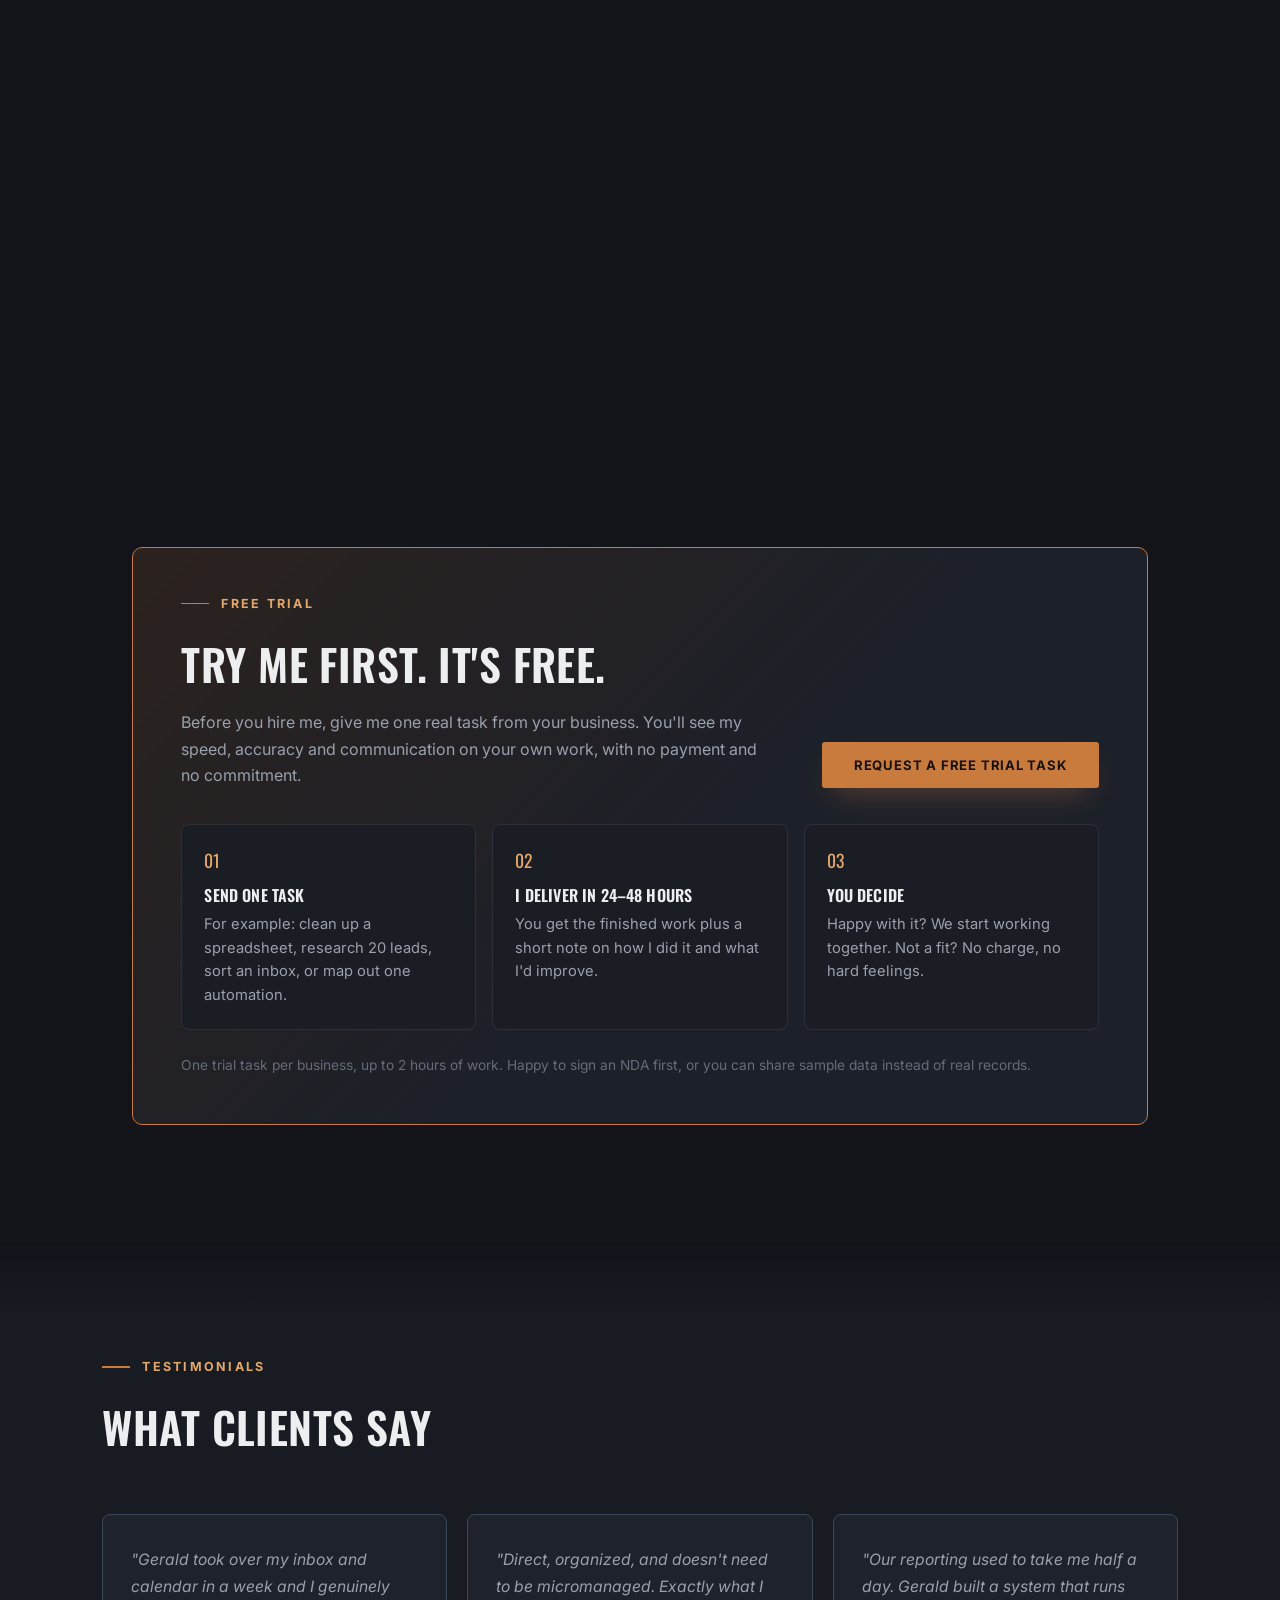
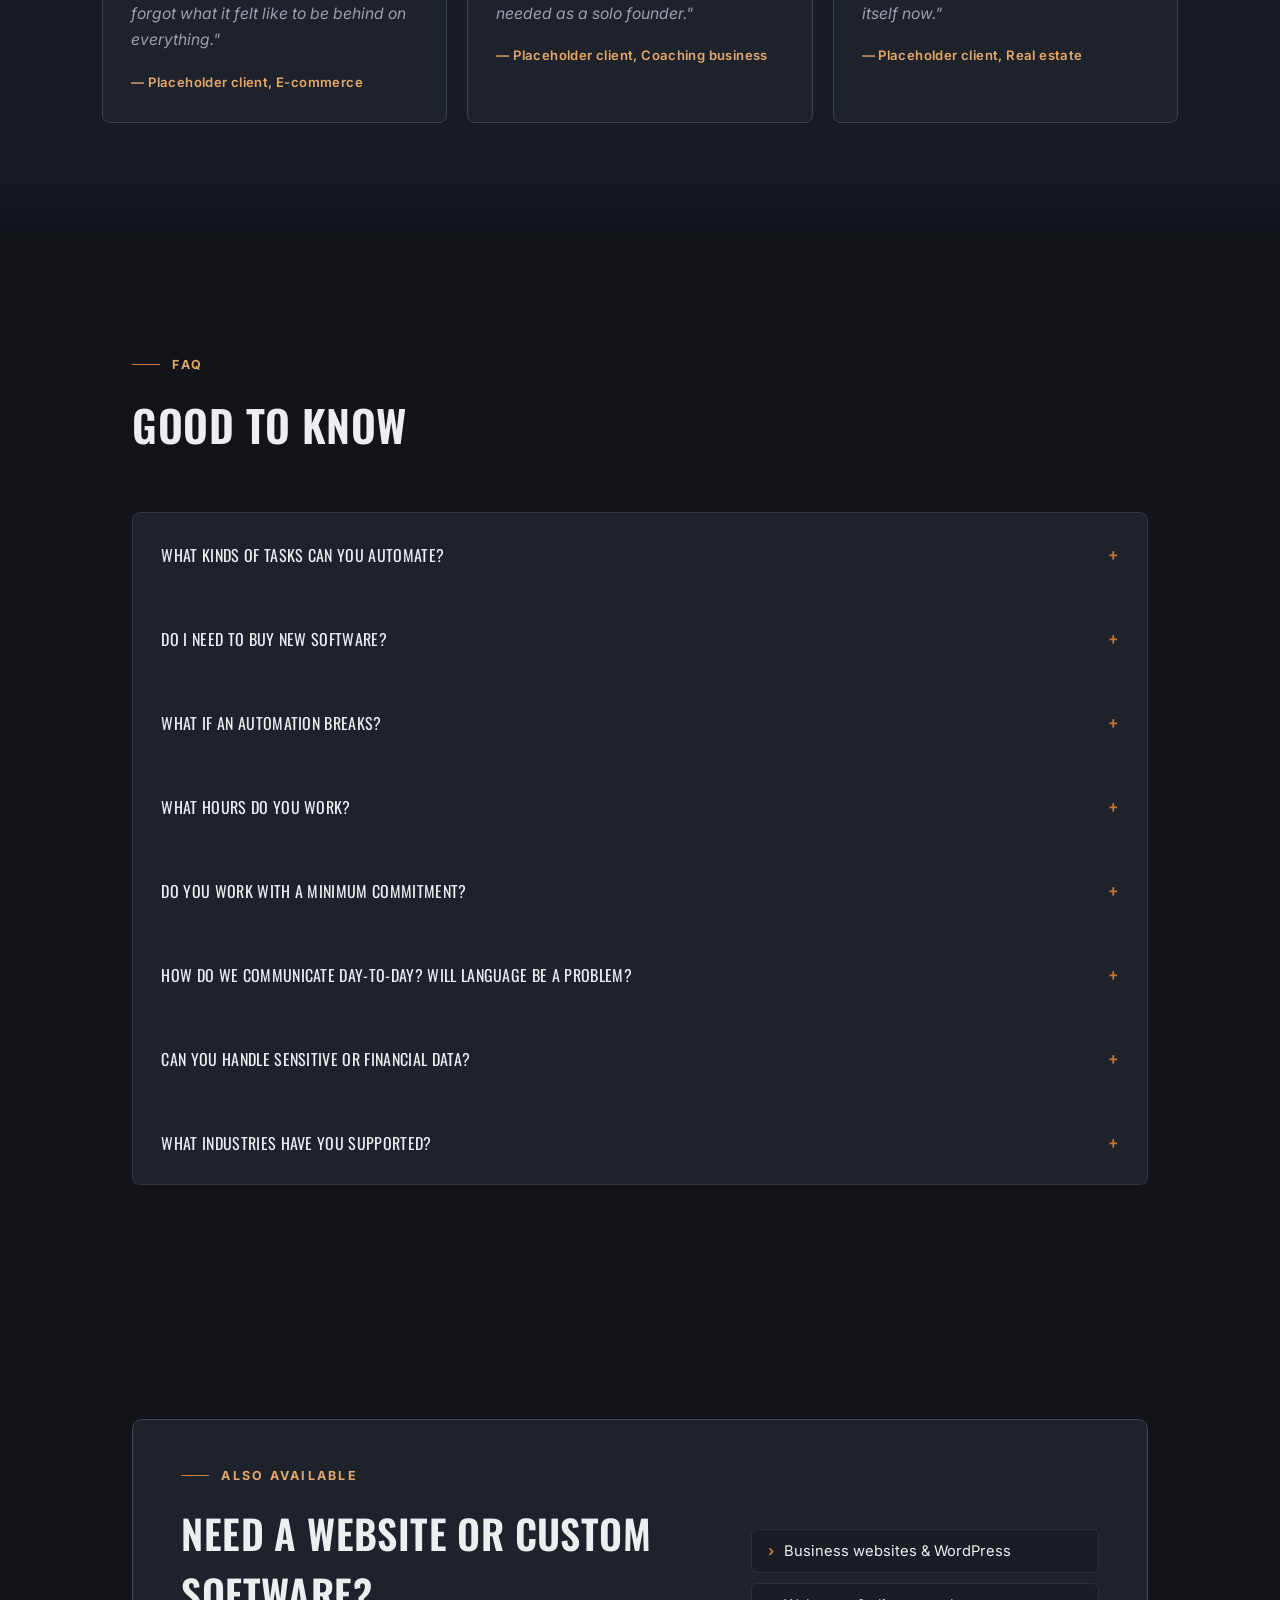
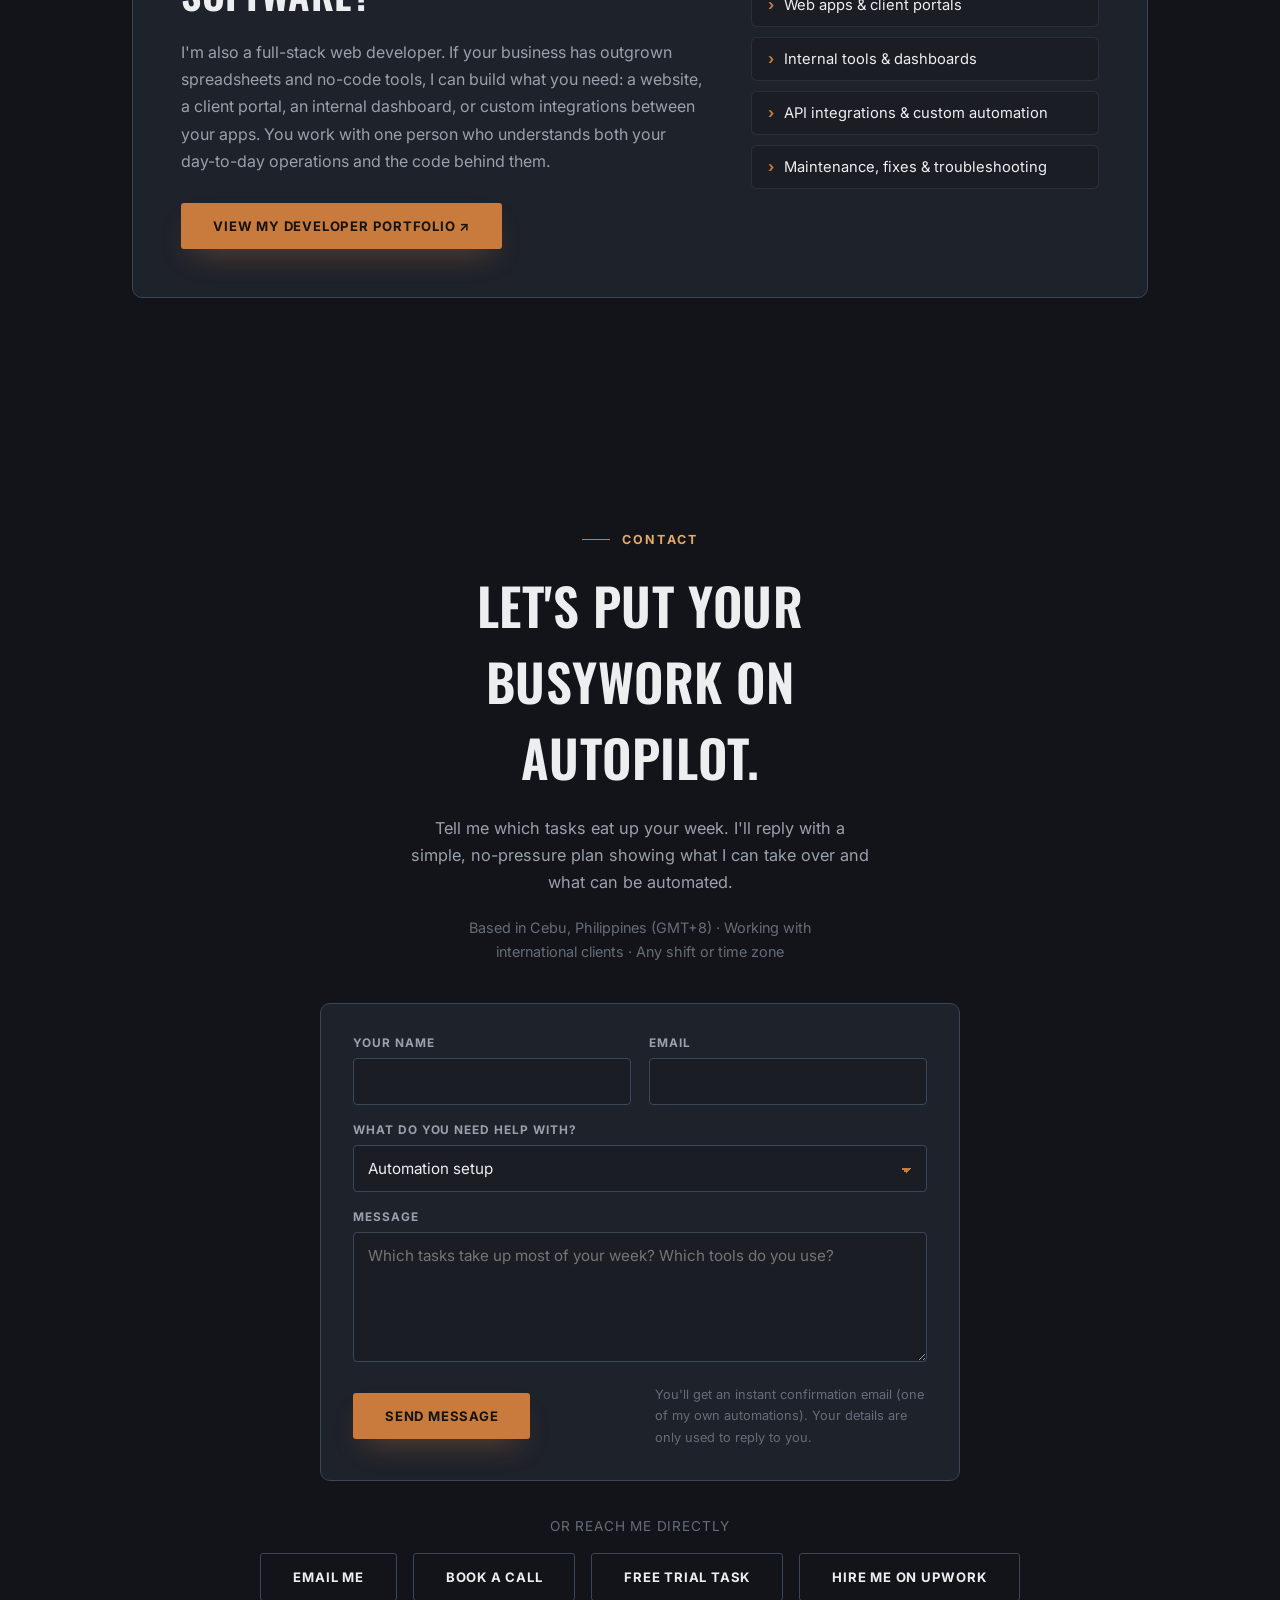
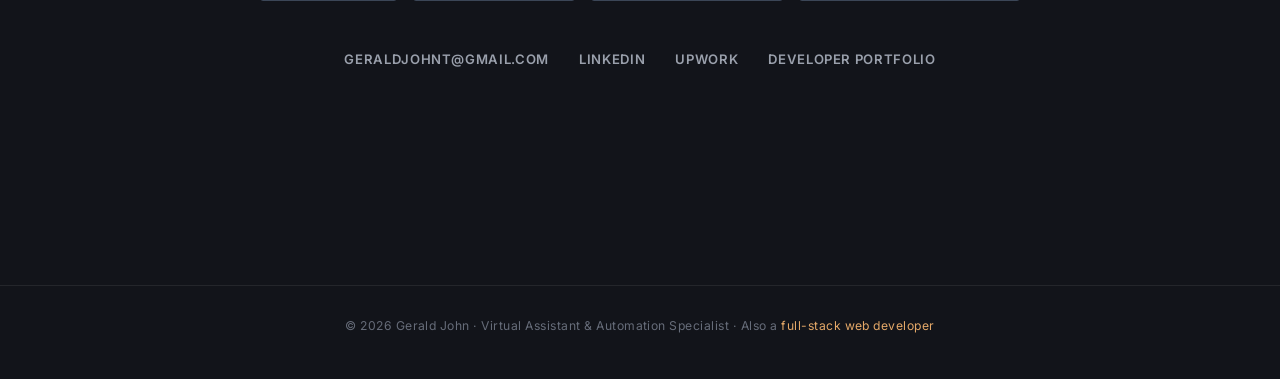
==== commit 19dce0d3: "Add contact form with Google Apps Script auto-reply - Contact form (name, email, service, message, s" ====
--- a/index.html
+++ b/index.html
@@ -549,6 +549,36 @@
   .trial-steps p{ color:var(--ink-soft); font-size:0.92rem; line-height:1.6; }
   .trial-fine{ margin-top:24px; font-size:0.86rem; color:var(--ink-dim); line-height:1.6; }
 
+  /* CONTACT FORM */
+  .contact-form{
+    width:100%; max-width:640px; margin-top:40px; text-align:left;
+    display:grid; grid-template-columns:1fr 1fr; gap:18px;
+    background:var(--panel); border:1px solid var(--steel); border-radius:10px; padding:32px;
+  }
+  @media (max-width:640px){ .contact-form{ grid-template-columns:1fr; padding:24px 18px; } }
+  .contact-form .full{ grid-column:1 / -1; }
+  .contact-form label{ display:block; font-size:0.74rem; font-weight:700; letter-spacing:0.08em; text-transform:uppercase; color:var(--ink-soft); margin-bottom:8px; }
+  .contact-form input, .contact-form select, .contact-form textarea{
+    width:100%; padding:13px 14px; border-radius:4px; font:inherit; font-size:0.95rem;
+    color:var(--ink); background:var(--bg-alt); border:1px solid var(--steel);
+    transition:border-color .2s ease, box-shadow .2s ease;
+  }
+  .contact-form textarea{ min-height:130px; resize:vertical; }
+  .contact-form select{ appearance:none; background-image:linear-gradient(45deg,transparent 50%,var(--copper) 50%),linear-gradient(135deg,var(--copper) 50%,transparent 50%); background-position:calc(100% - 20px) 55%,calc(100% - 15px) 55%; background-size:5px 5px; background-repeat:no-repeat; padding-right:40px; }
+  .contact-form input:focus, .contact-form select:focus, .contact-form textarea:focus{ outline:none; border-color:var(--copper); box-shadow:0 0 0 3px rgba(201,123,61,0.2); }
+  .contact-form .hp{ position:absolute; left:-9999px; width:1px; height:1px; overflow:hidden; }
+  .contact-form button{ justify-self:start; border:none; cursor:pointer; font-family:inherit; }
+  .contact-form button:disabled{ opacity:.6; cursor:wait; transform:none; }
+  .contact-form .form-foot{ display:flex; align-items:center; justify-content:space-between; gap:16px; flex-wrap:wrap; }
+  .contact-form .form-privacy{ margin:0 !important; font-size:0.8rem !important; color:var(--ink-dim) !important; max-width:34ch !important; }
+  .form-status{ margin:0 !important; max-width:none !important; font-size:0.92rem !important; }
+  .form-status:empty{ display:none; }
+  .form-status.success{ color:#7fd1a4 !important; }
+  .form-status.error{ color:#ef8f7a !important; }
+  .form-status a{ color:var(--copper-light); }
+  .contact-alt{ margin-top:34px !important; font-size:0.85rem !important; letter-spacing:0.06em; text-transform:uppercase !important; color:var(--ink-dim) !important; }
+  .contact-alt + .contact-actions{ margin-top:16px; }
+
   /* TOOLKIT */
   .tools-row{ display:flex; flex-wrap:wrap; gap:12px; margin-top:8px; }
   .tool-pill{
@@ -1064,8 +1094,44 @@
       <h2>Let's put your busywork on autopilot.</h2>
       <p>Tell me which tasks eat up your week. I'll reply with a simple, no-pressure plan showing what I can take over and what can be automated.</p>
       <p class="contact-note">Based in Cebu, Philippines (GMT+8) · Working with international clients · Any shift or time zone</p>
+      <form class="contact-form" id="contact-form" data-endpoint="" data-email="geraldjohnt@gmail.com" novalidate>
+        <input type="hidden" name="source" value="va">
+        <div class="hp" aria-hidden="true"><label for="cf-website">Leave this empty</label><input type="text" id="cf-website" name="website" tabindex="-1" autocomplete="off"></div>
+        <div>
+          <label for="cf-name">Your name</label>
+          <input type="text" id="cf-name" name="name" required maxlength="100" autocomplete="name">
+        </div>
+        <div>
+          <label for="cf-email">Email</label>
+          <input type="email" id="cf-email" name="email" required maxlength="200" autocomplete="email">
+        </div>
+        <div class="full">
+          <label for="cf-service">What do you need help with?</label>
+          <select id="cf-service" name="service">
+            <option>Automation setup</option>
+            <option>Calendar &amp; email management</option>
+            <option>Data entry &amp; research</option>
+            <option>Customer support</option>
+            <option>Project coordination</option>
+            <option>Document &amp; file organization</option>
+            <option>Social media support</option>
+            <option>Free trial task</option>
+            <option>Something else</option>
+          </select>
+        </div>
+        <div class="full">
+          <label for="cf-message">Message</label>
+          <textarea id="cf-message" name="message" required minlength="5" maxlength="5000" placeholder="Which tasks take up most of your week? Which tools do you use?"></textarea>
+        </div>
+        <div class="full form-foot">
+          <button type="submit" class="btn">Send message</button>
+          <p class="form-privacy">You'll get an instant confirmation email (one of my own automations). Your details are only used to reply to you.</p>
+        </div>
+        <p class="form-status full" role="status" aria-live="polite"></p>
+      </form>
+      <p class="contact-alt">Or reach me directly</p>
       <div class="contact-actions">
-        <a href="mailto:geraldjohnt@gmail.com?subject=Automation%20%26%20VA%20enquiry" class="btn">Email me</a>
+        <a href="mailto:geraldjohnt@gmail.com?subject=Automation%20%26%20VA%20enquiry" class="btn ghost">Email me</a>
         <a href="mailto:geraldjohnt@gmail.com?subject=Discovery%20call%20request&amp;body=Hi%20Gerald%2C%0A%0AI%27d%20like%20to%20book%20a%20short%20call.%0A%0AWhat%20I%20need%20help%20with%3A%20%0AMy%20timezone%3A%20%0ATimes%20that%20work%20for%20me%3A%20%0A" class="btn ghost">Book a call</a>
         <a href="mailto:geraldjohnt@gmail.com?subject=Free%20trial%20task%20request&amp;body=Hi%20Gerald%2C%0A%0AI%27d%20like%20to%20try%20your%20free%20trial%20task.%0A%0AThe%20task%3A%20%0AWhat%20a%20good%20result%20looks%20like%3A%20%0ATools%20I%20use%3A%20%0AMy%20timezone%3A%20%0A" class="btn ghost">Free trial task</a>
         <a href="https://www.upwork.com/freelancers/~011ad574500f310d02" class="btn ghost" target="_blank" rel="noopener">Hire me on Upwork</a>
@@ -1098,6 +1164,7 @@
 
 <footer>© <span id="year">2026</span> Gerald John · Virtual Assistant &amp; Automation Specialist · Also a <a href="https://geraldjohnt.github.io/web-developer-portfolio/">full-stack web developer</a></footer>
 
+<script src="contact-form.js"></script>
 <script src="https://cdnjs.cloudflare.com/ajax/libs/three.js/r128/three.min.js"></script>
 <script>
   // ---------- Reveal on scroll (toggles both ways: appears scrolling down, hides scrolling up) ----------
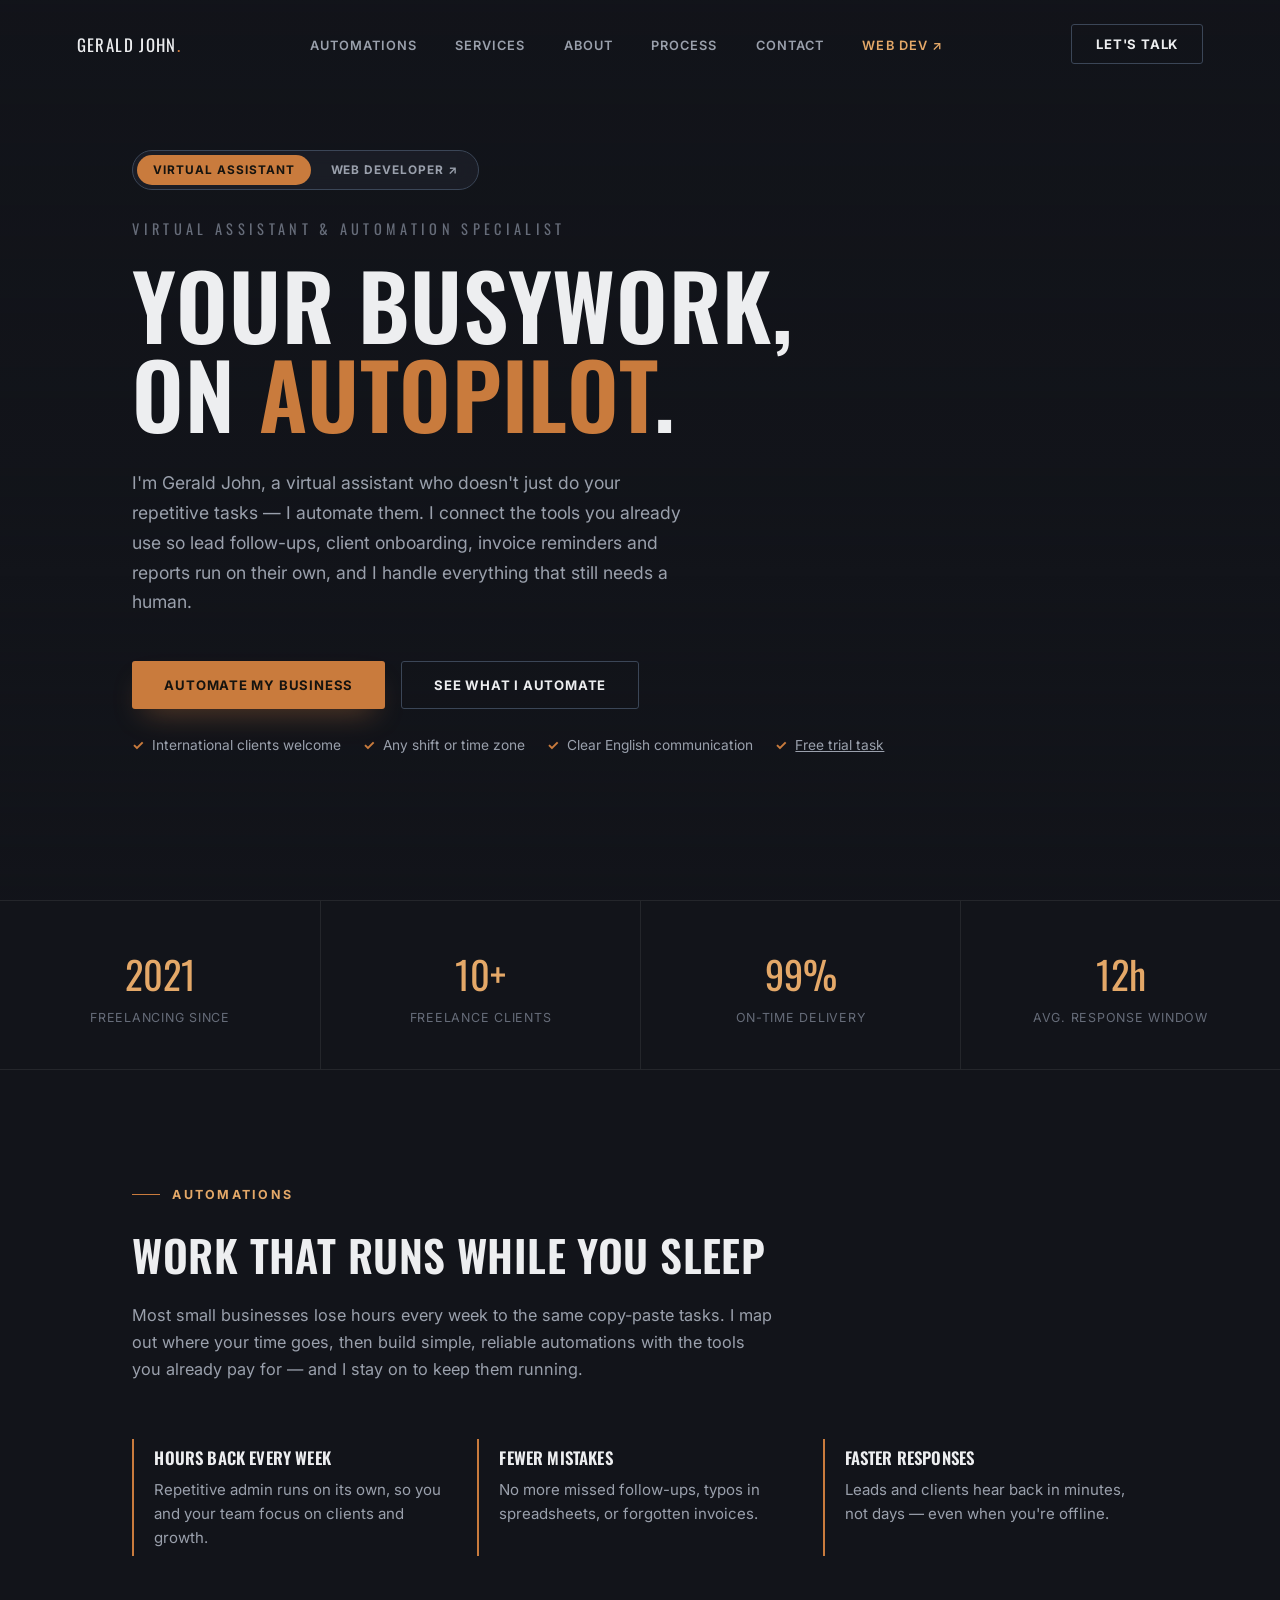
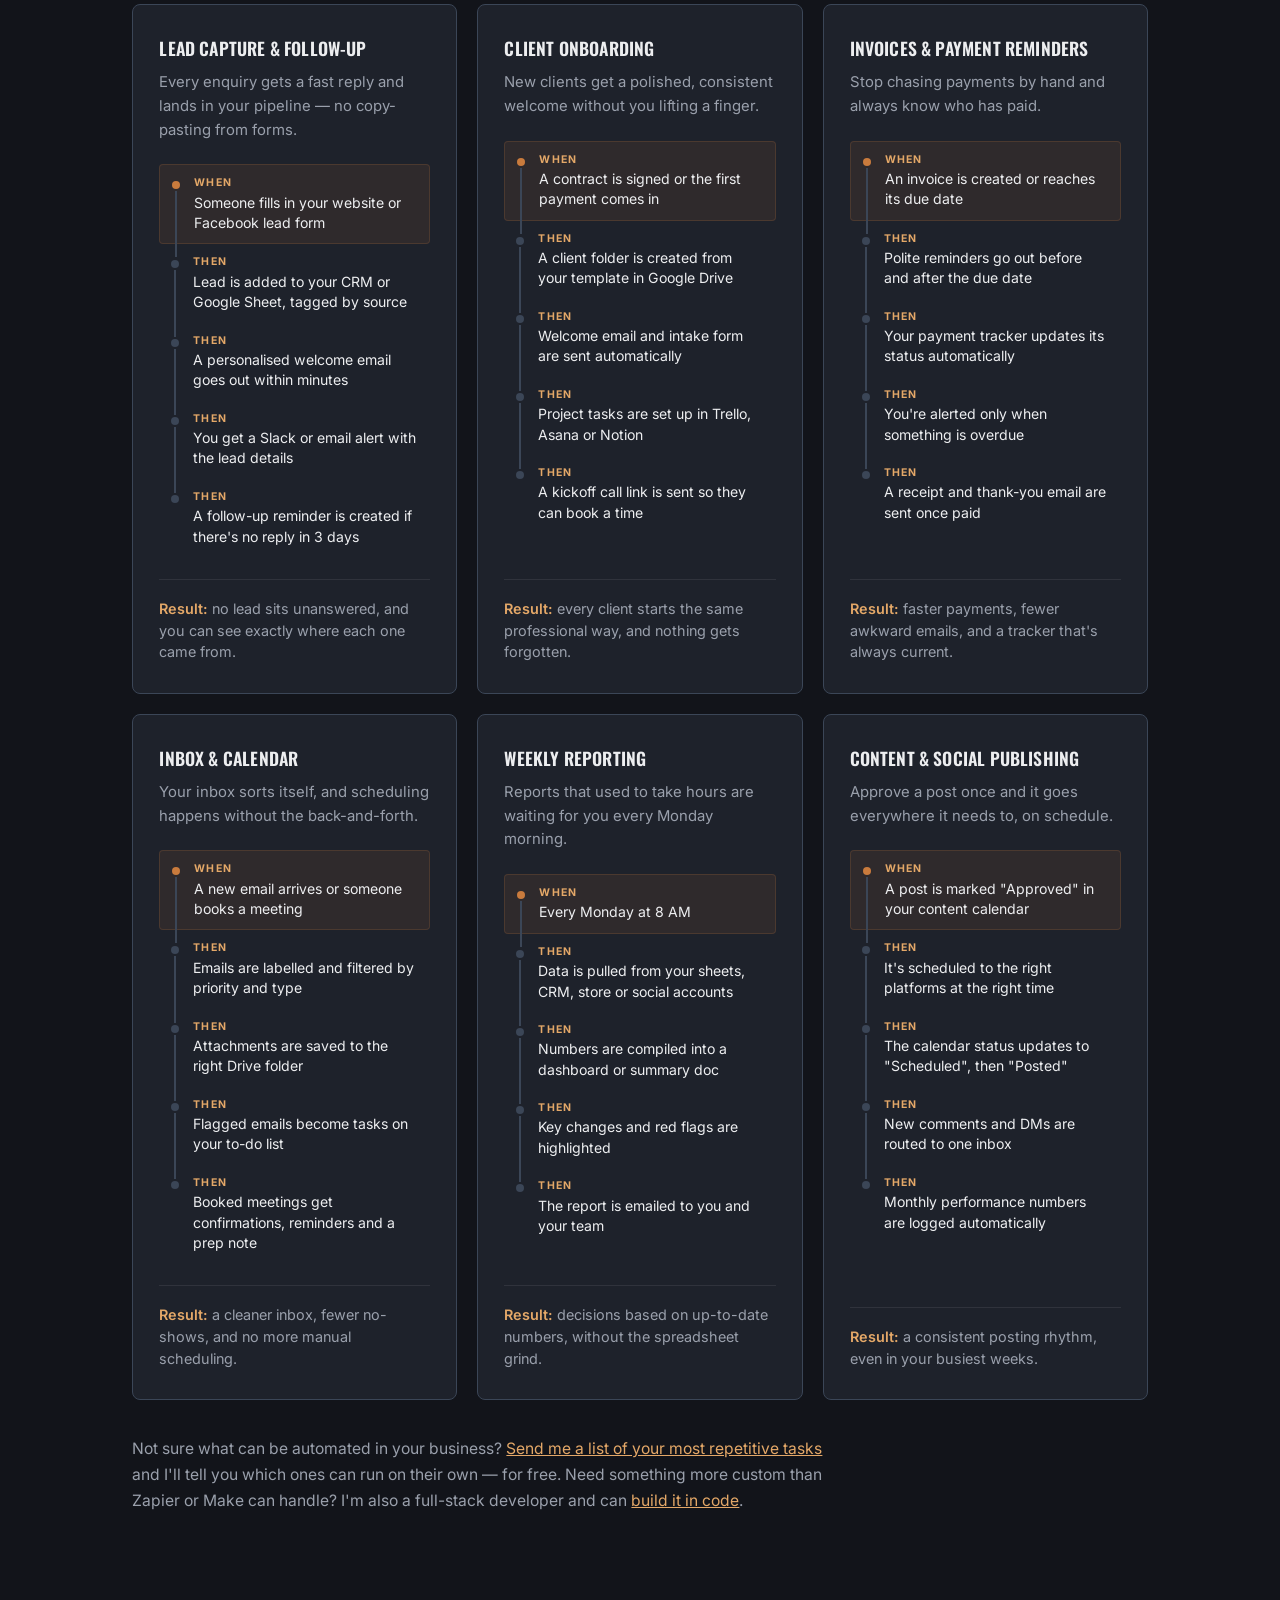
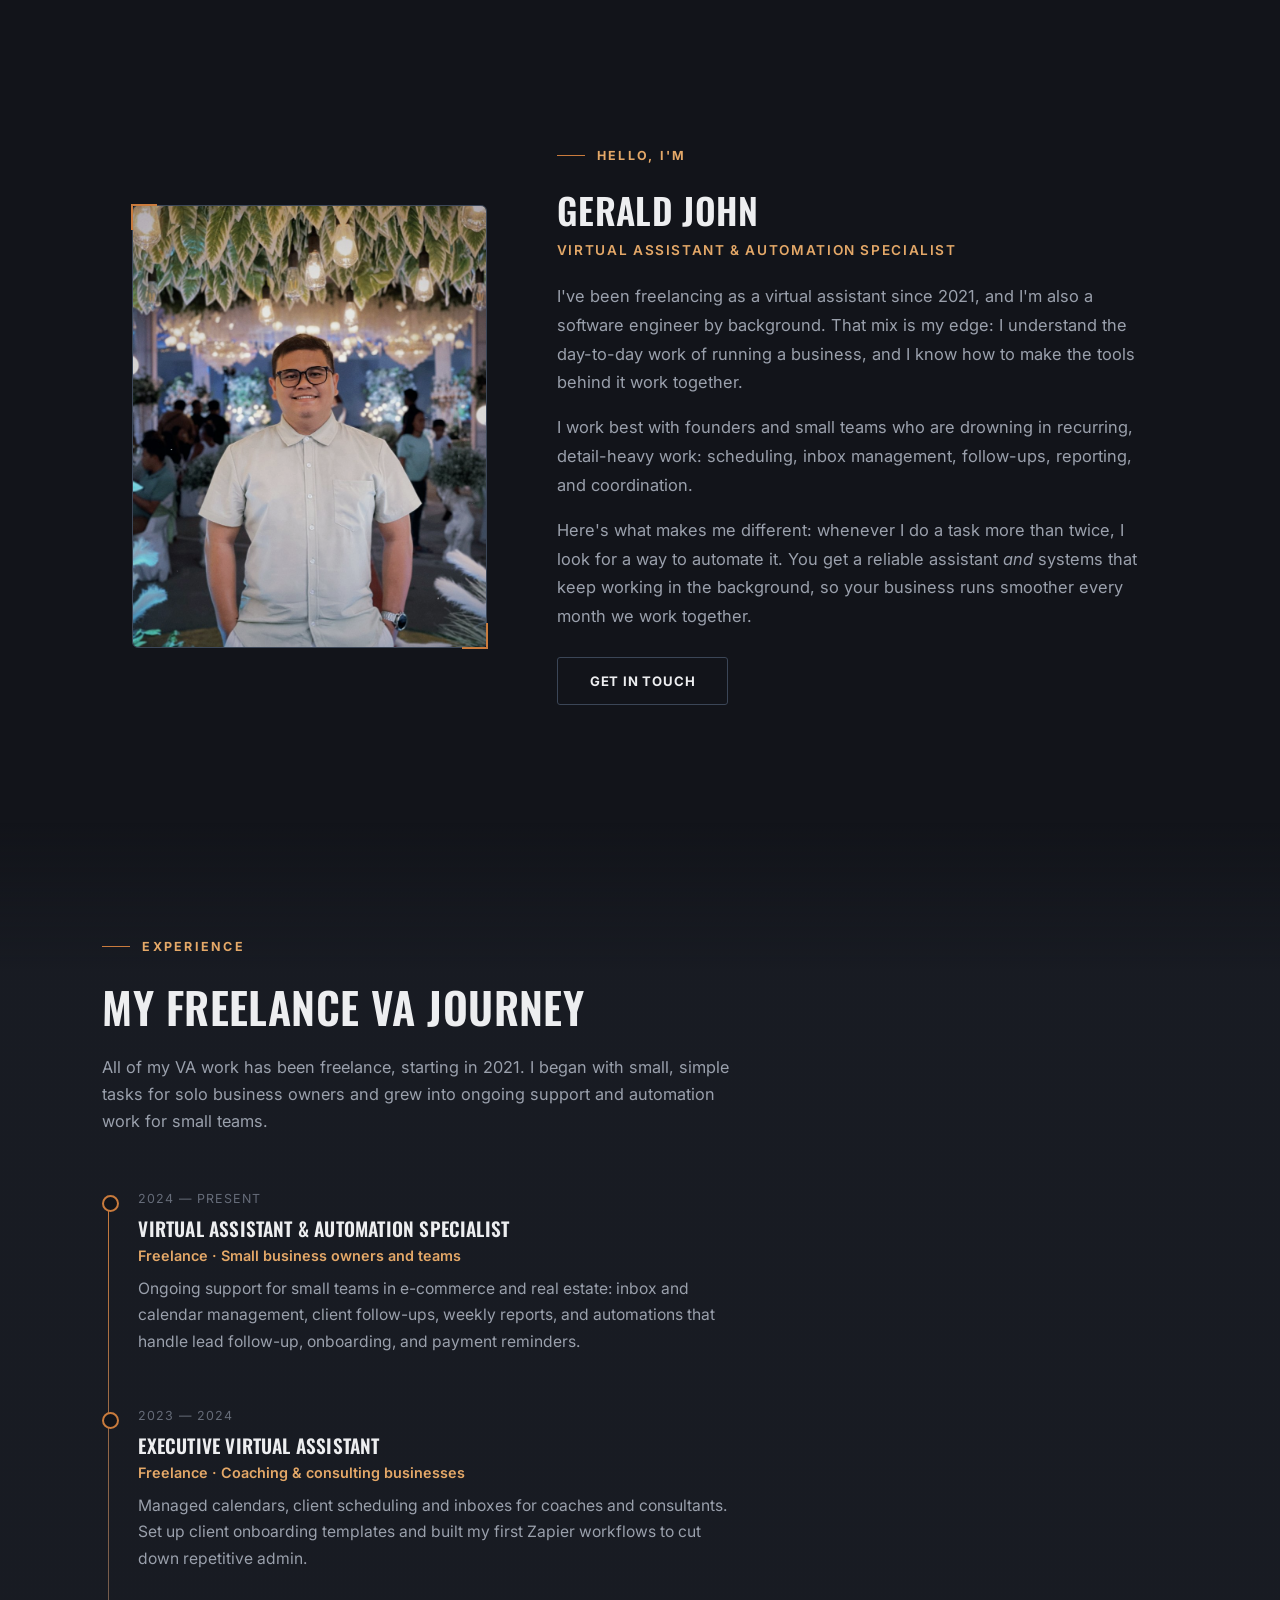
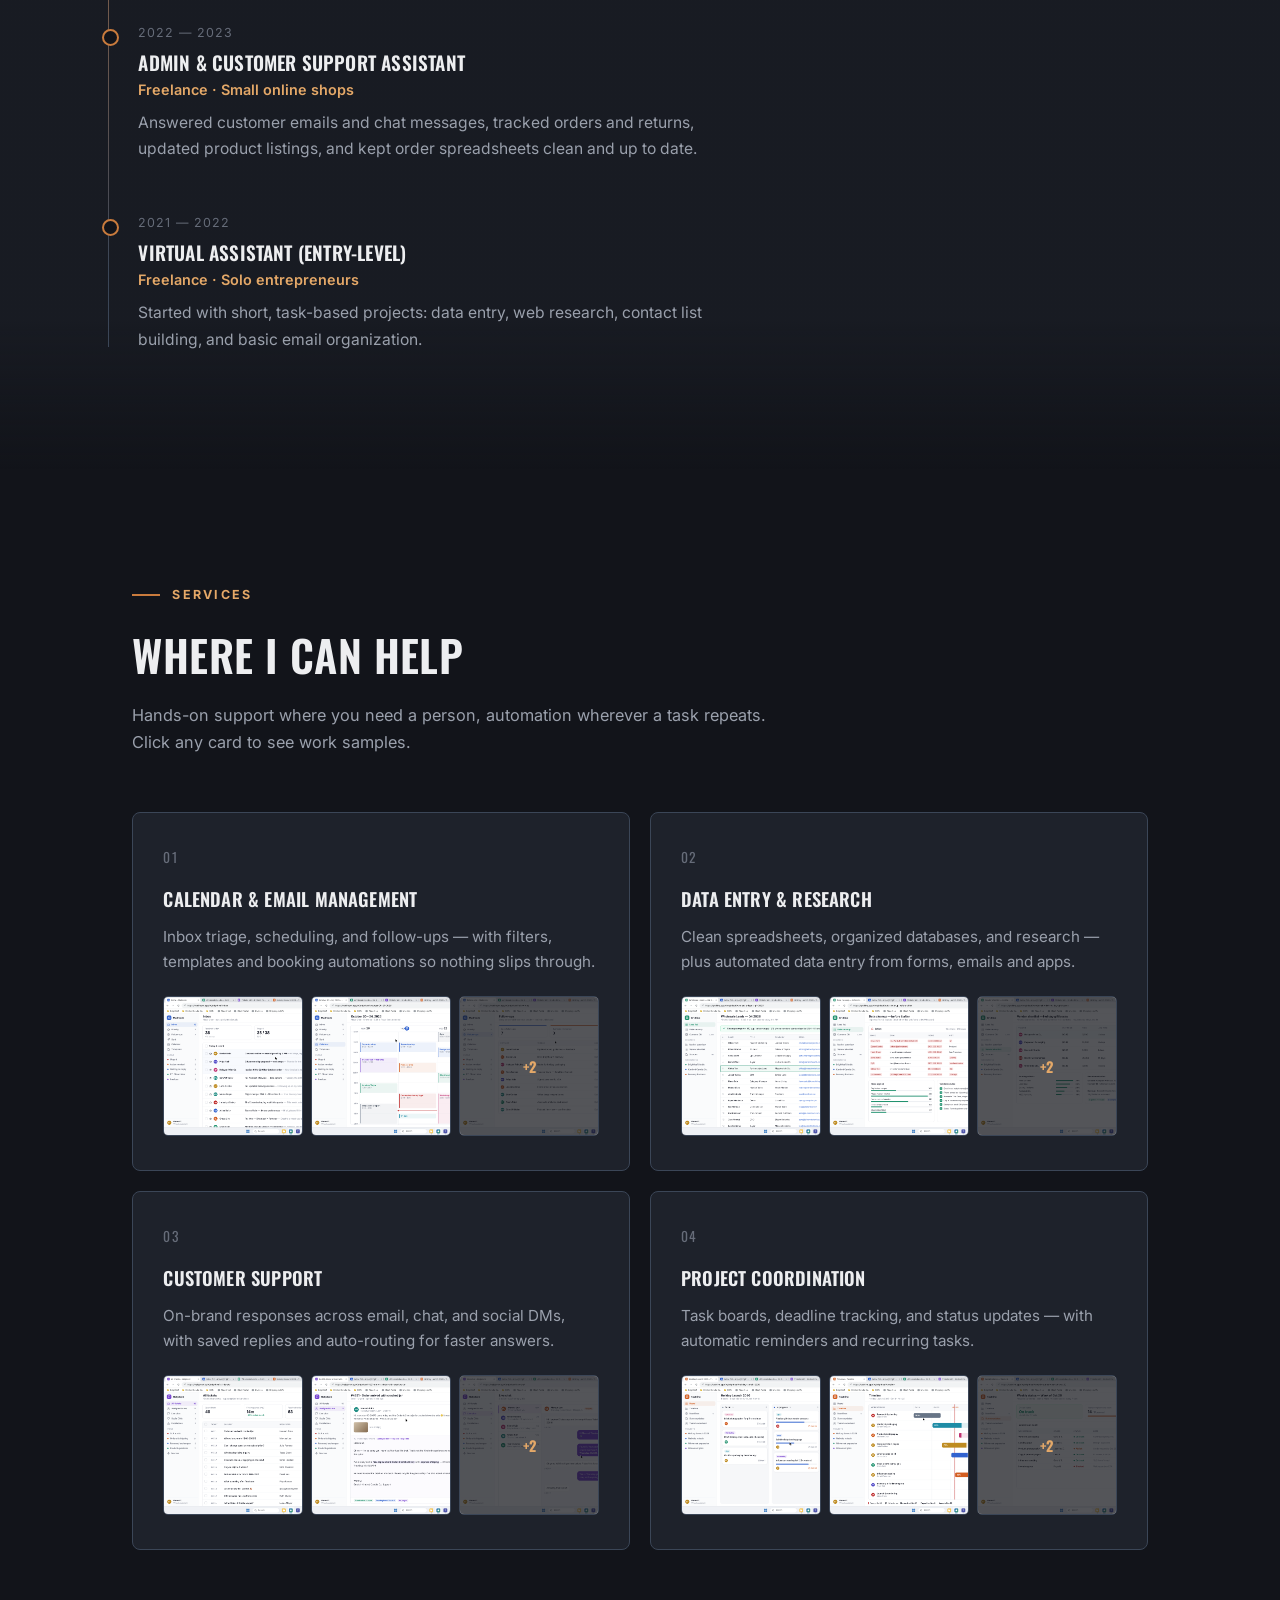
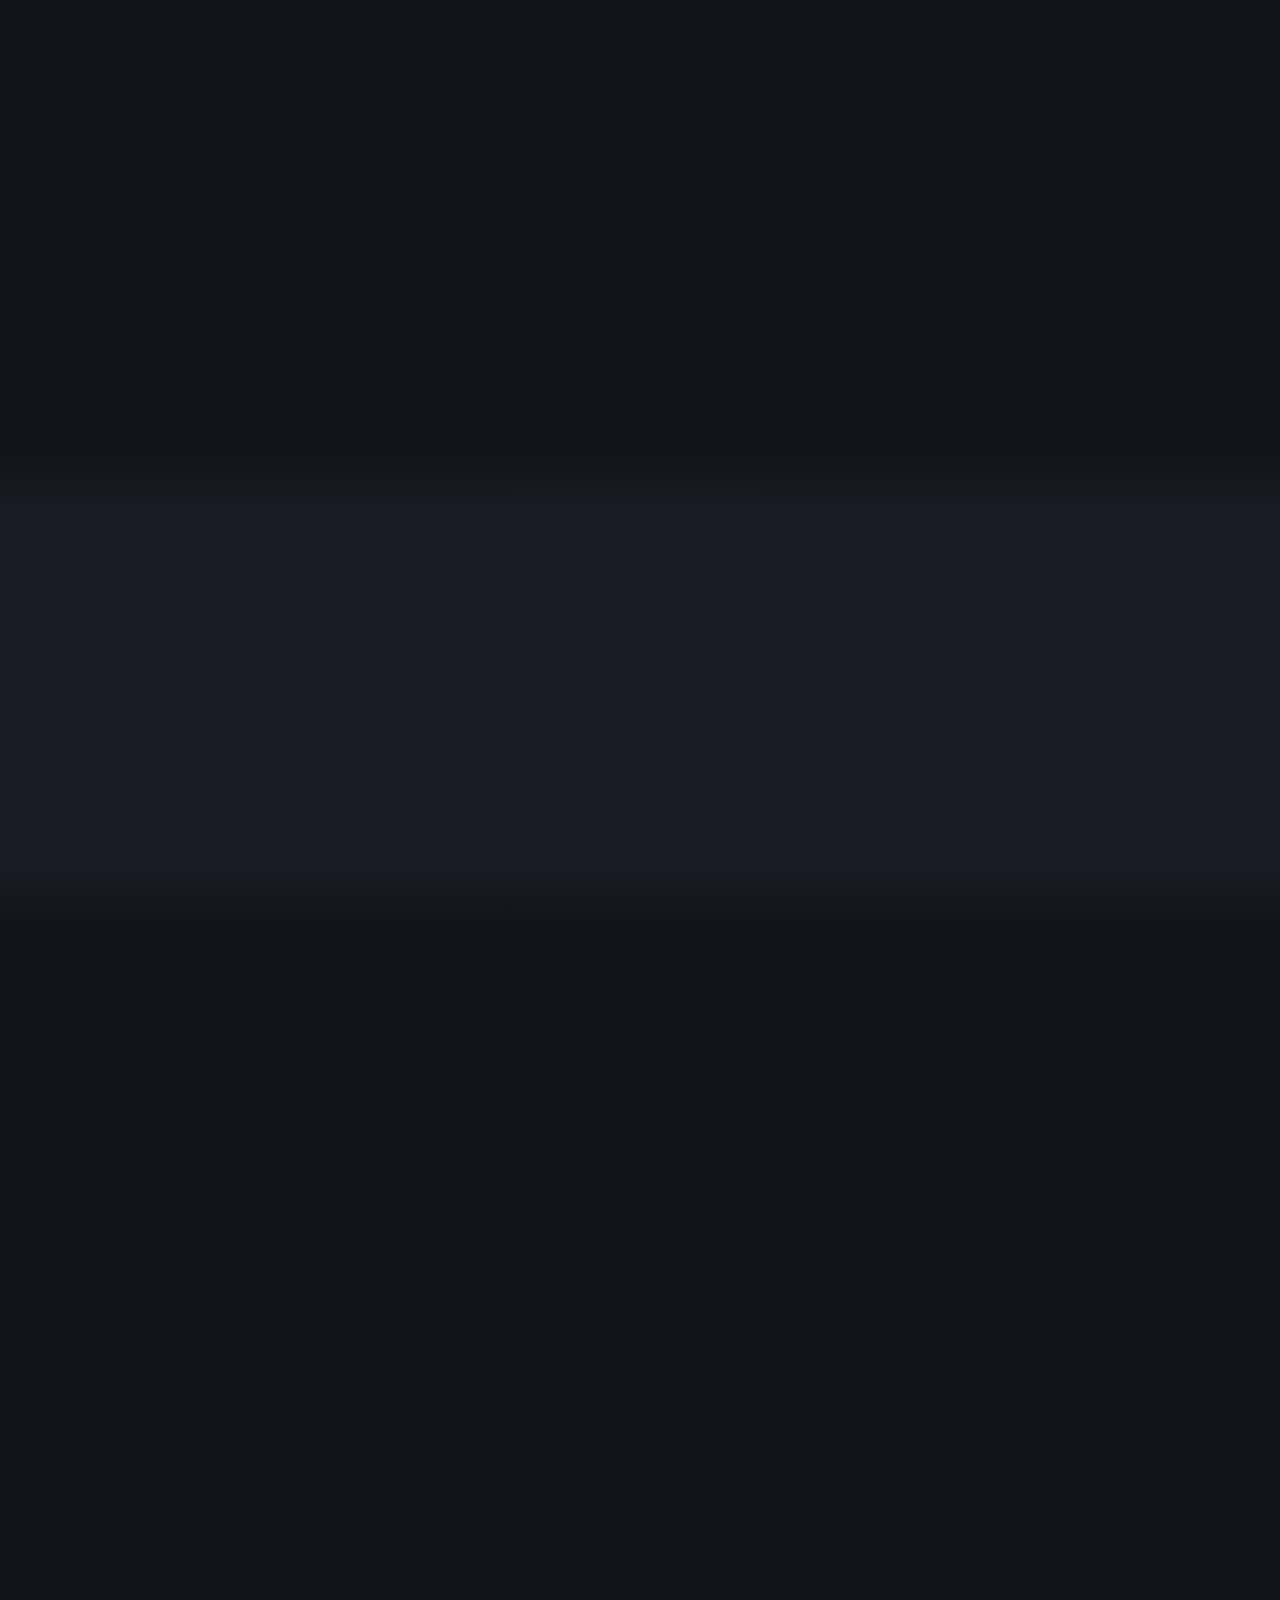
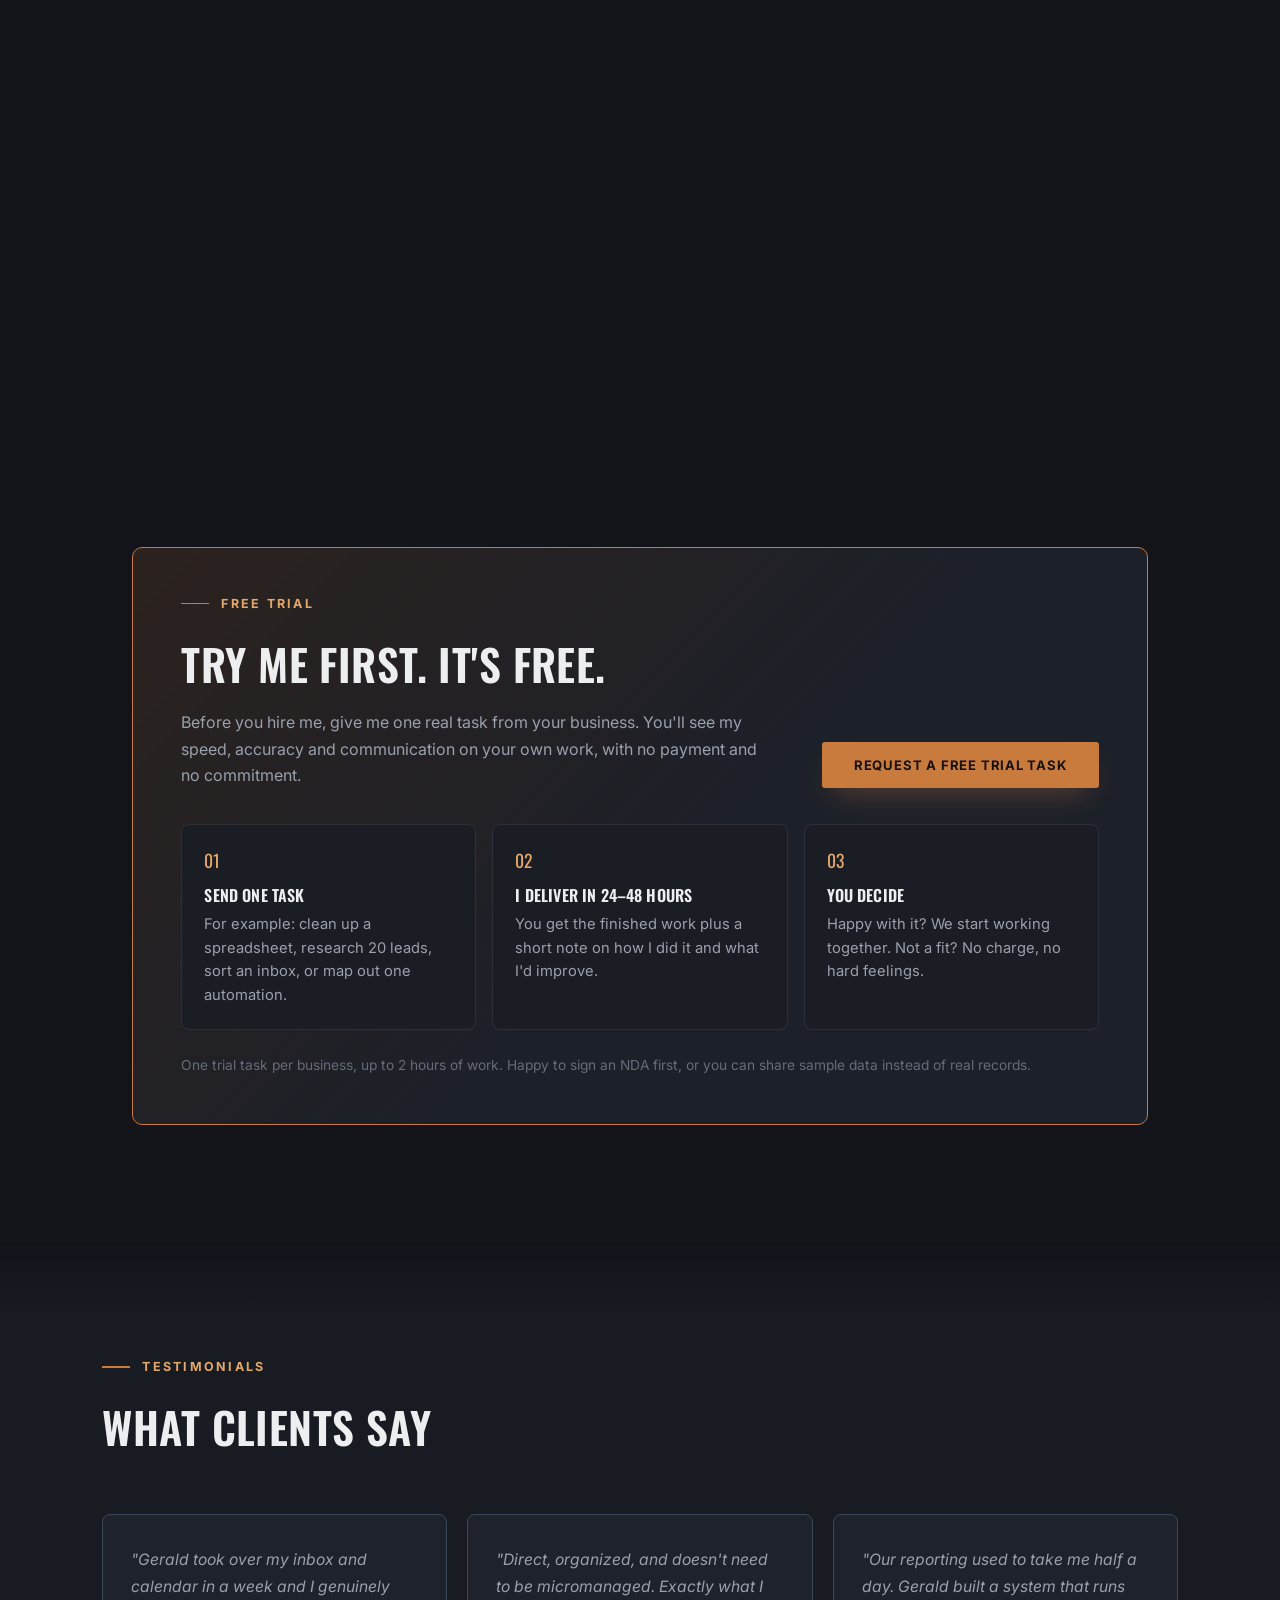
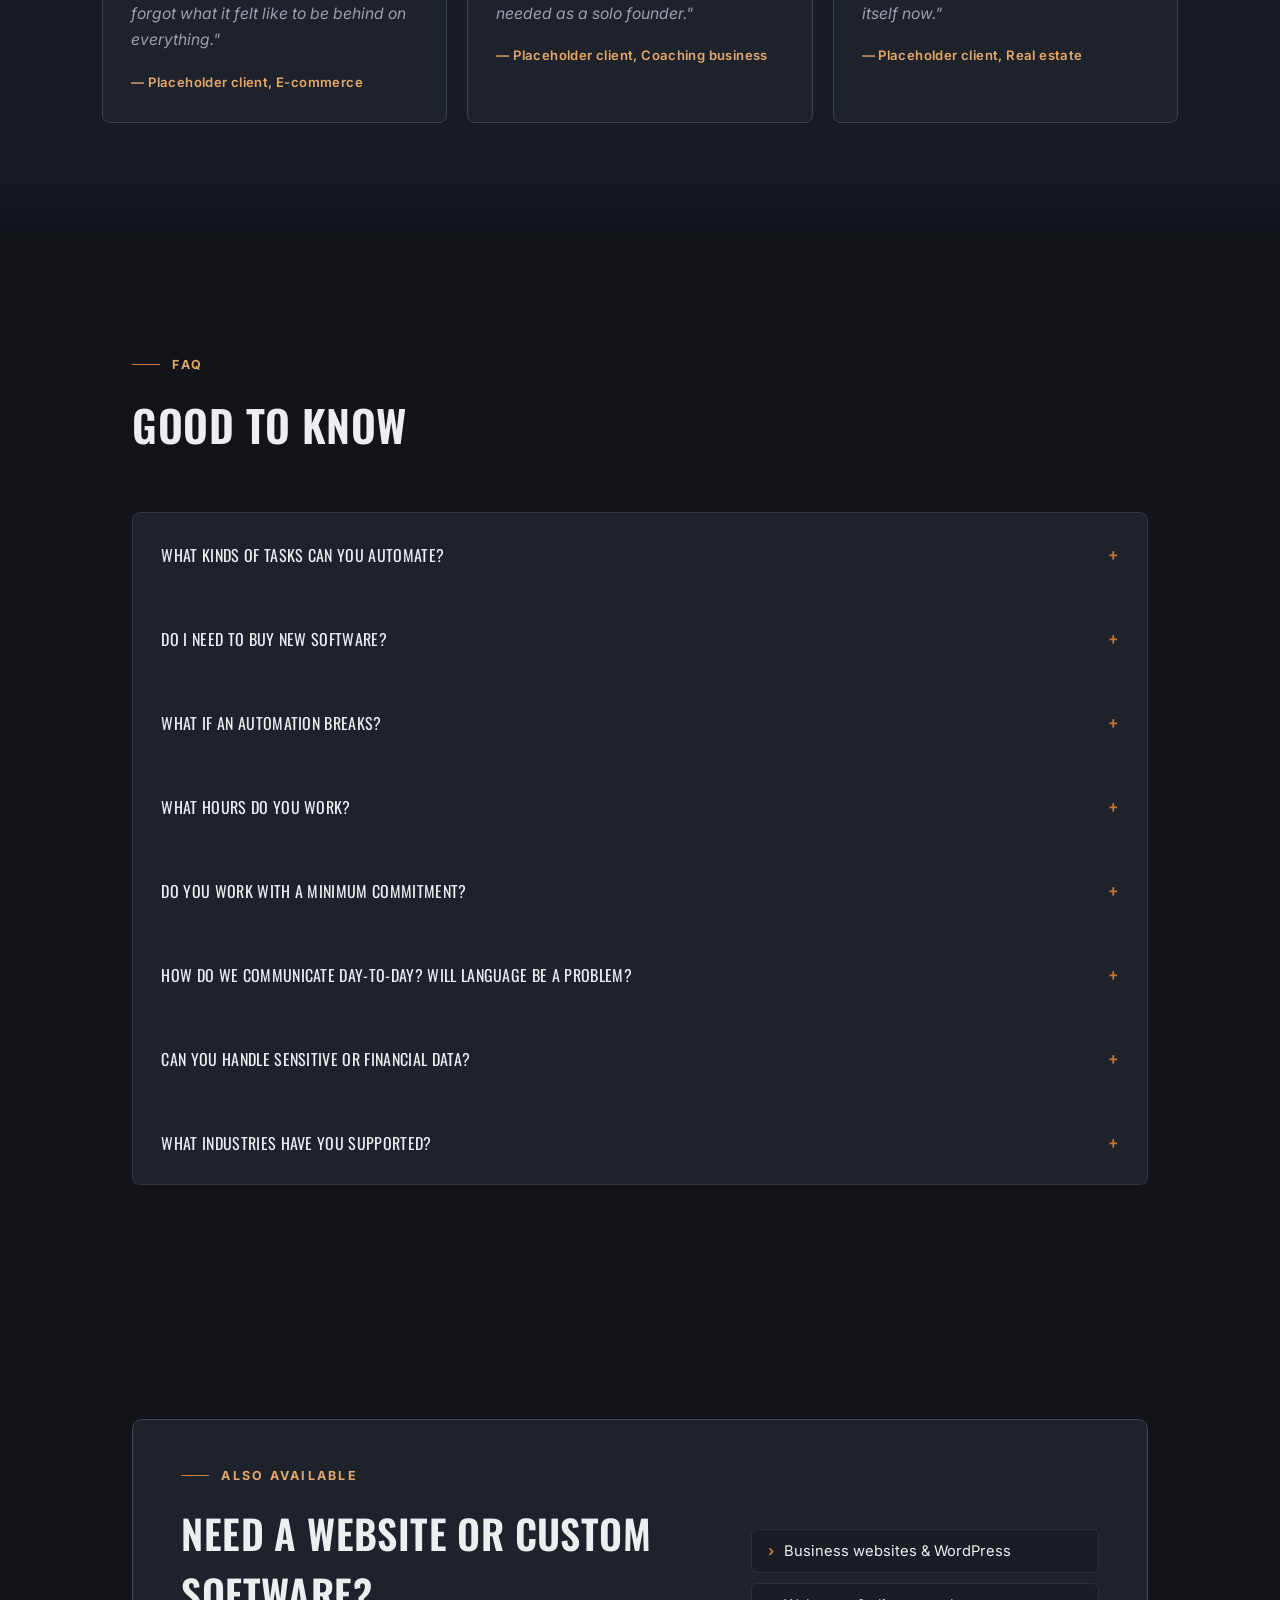
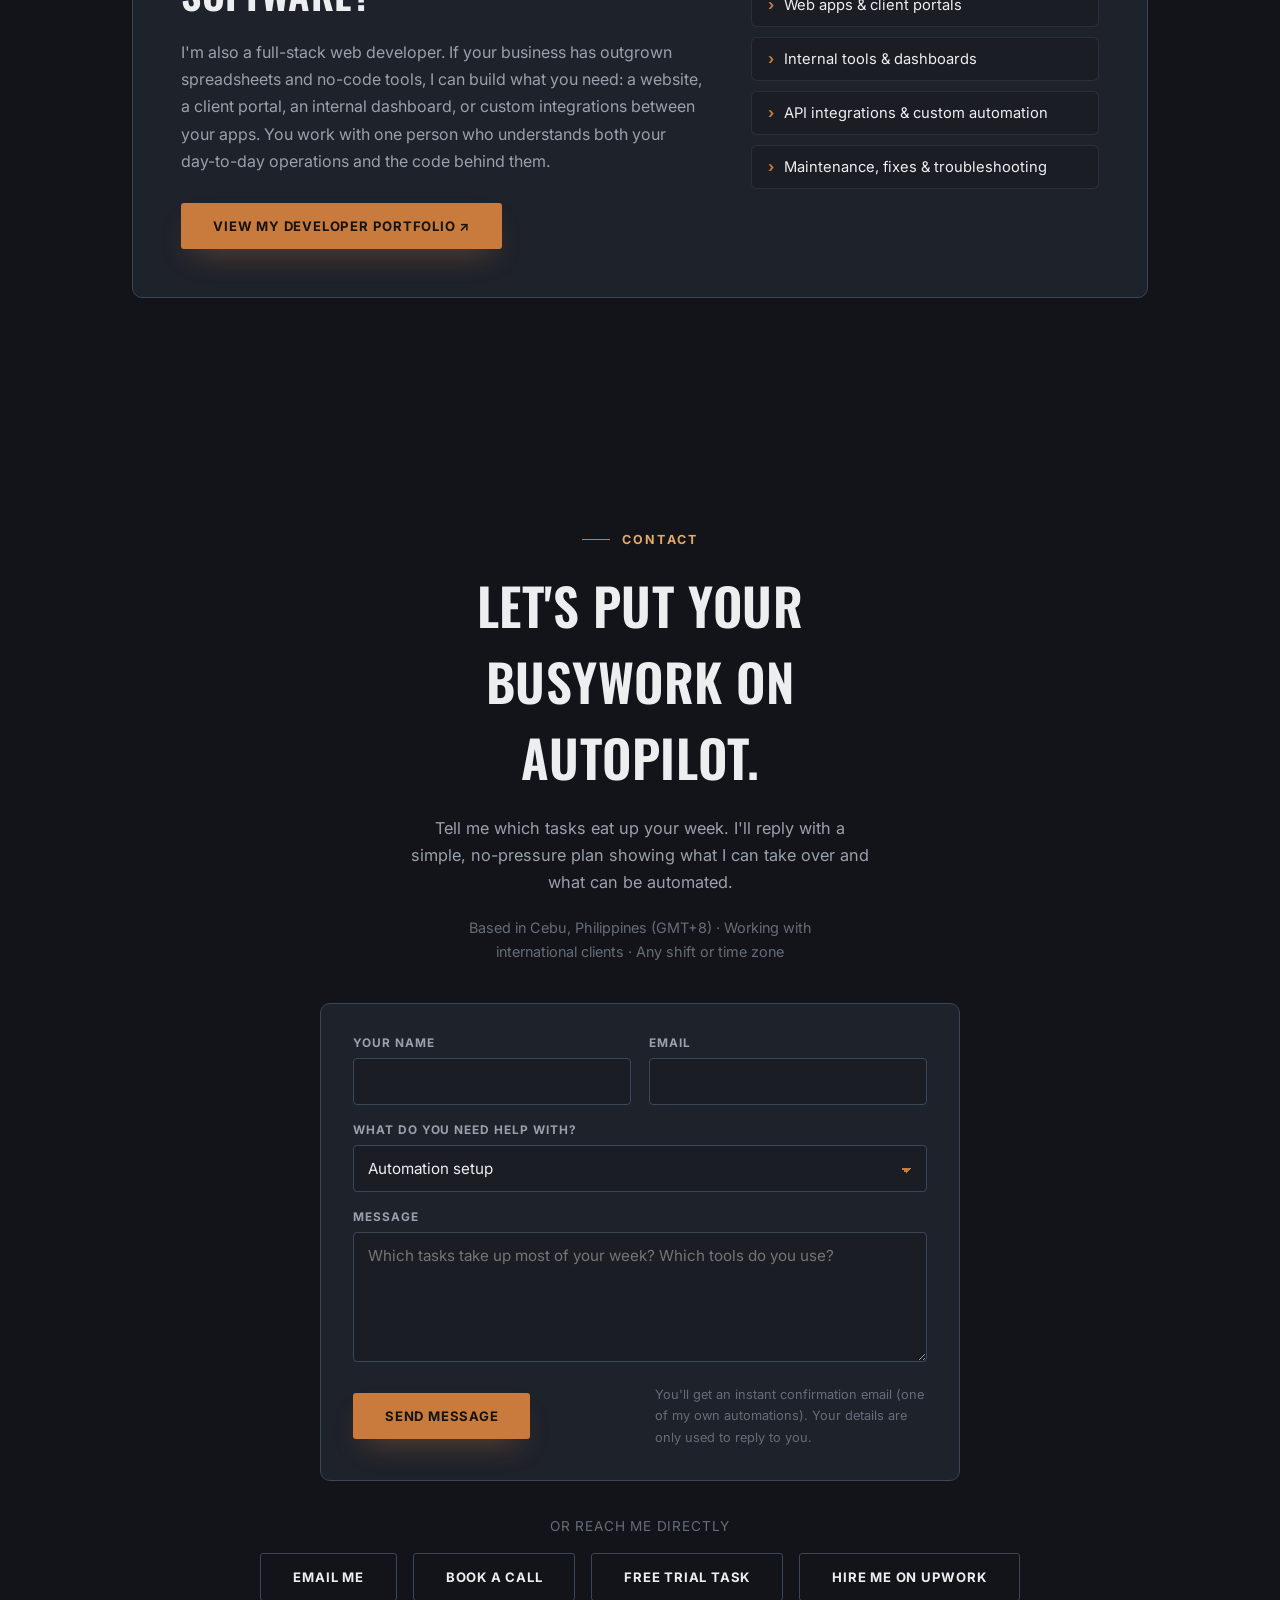
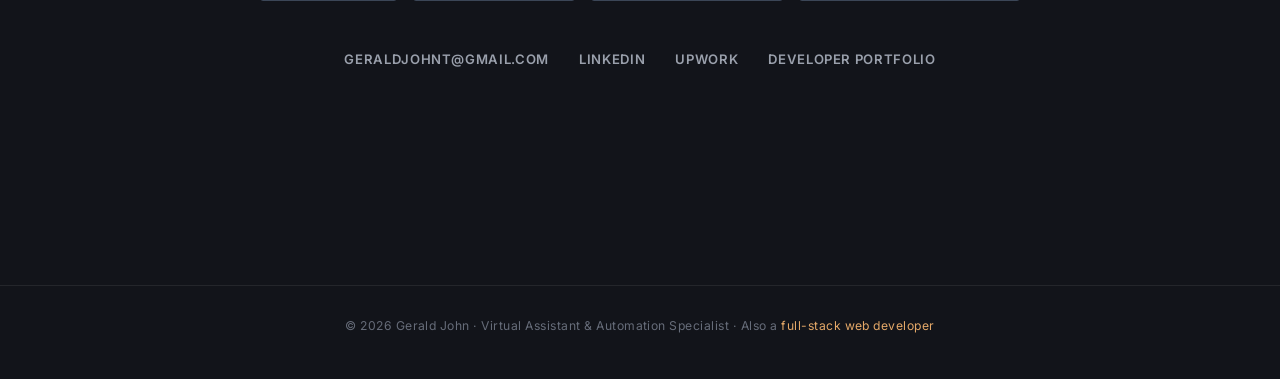
==== commit 846f7773: "Connect contact form to the Apps Script web app Co-Authored-By: Claude Opus 5.5 <noreply@anthropic.c" ====
--- a/index.html
+++ b/index.html
@@ -1094,7 +1094,7 @@
       <h2>Let's put your busywork on autopilot.</h2>
       <p>Tell me which tasks eat up your week. I'll reply with a simple, no-pressure plan showing what I can take over and what can be automated.</p>
       <p class="contact-note">Based in Cebu, Philippines (GMT+8) · Working with international clients · Any shift or time zone</p>
-      <form class="contact-form" id="contact-form" data-endpoint="" data-email="geraldjohnt@gmail.com" novalidate>
+      <form class="contact-form" id="contact-form" data-endpoint="https://script.google.com/macros/s/AKfycbxHk-h4SQ6ZB-GV5NGepYZzMXKfwT2meGYlSBVWfr6hbH8Pa3ydvC6iAsIAO9cohR_k/exec" data-email="geraldjohnt@gmail.com" novalidate>
         <input type="hidden" name="source" value="va">
         <div class="hp" aria-hidden="true"><label for="cf-website">Leave this empty</label><input type="text" id="cf-website" name="website" tabindex="-1" autocomplete="off"></div>
         <div>
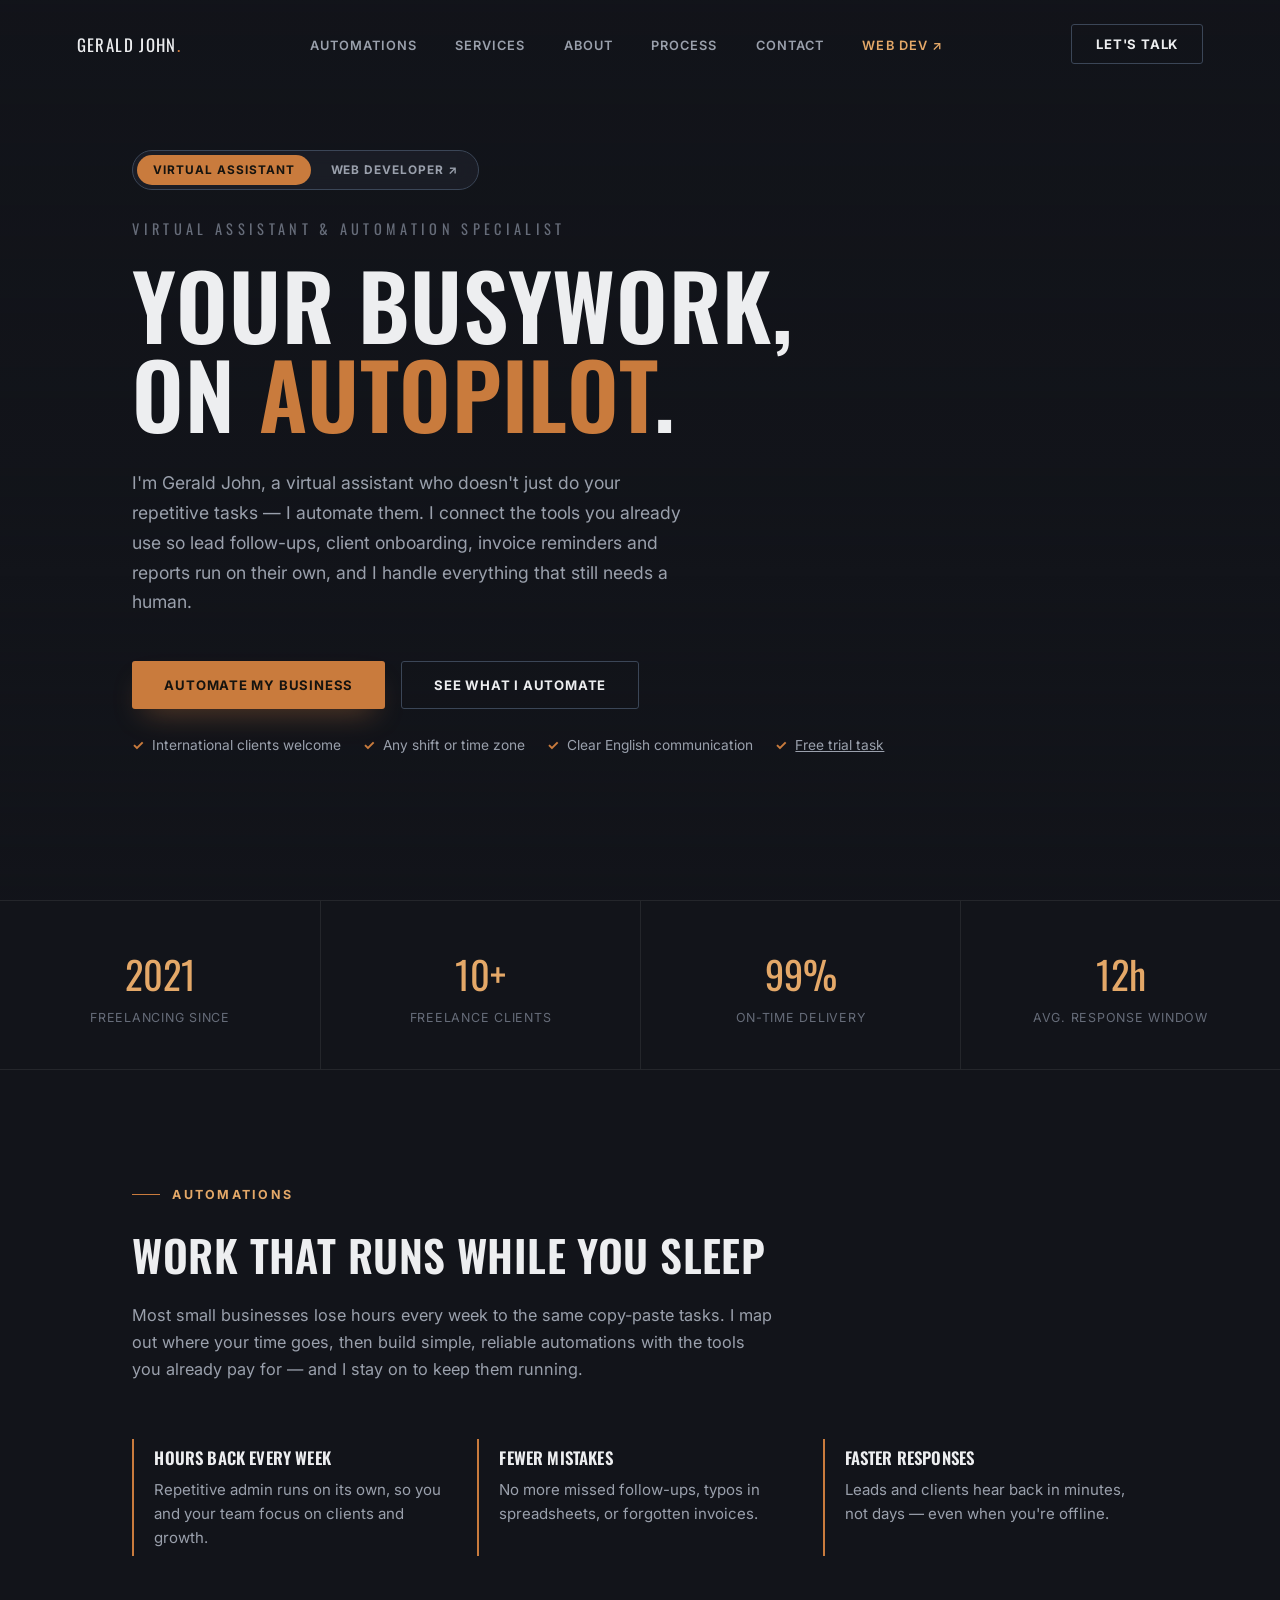
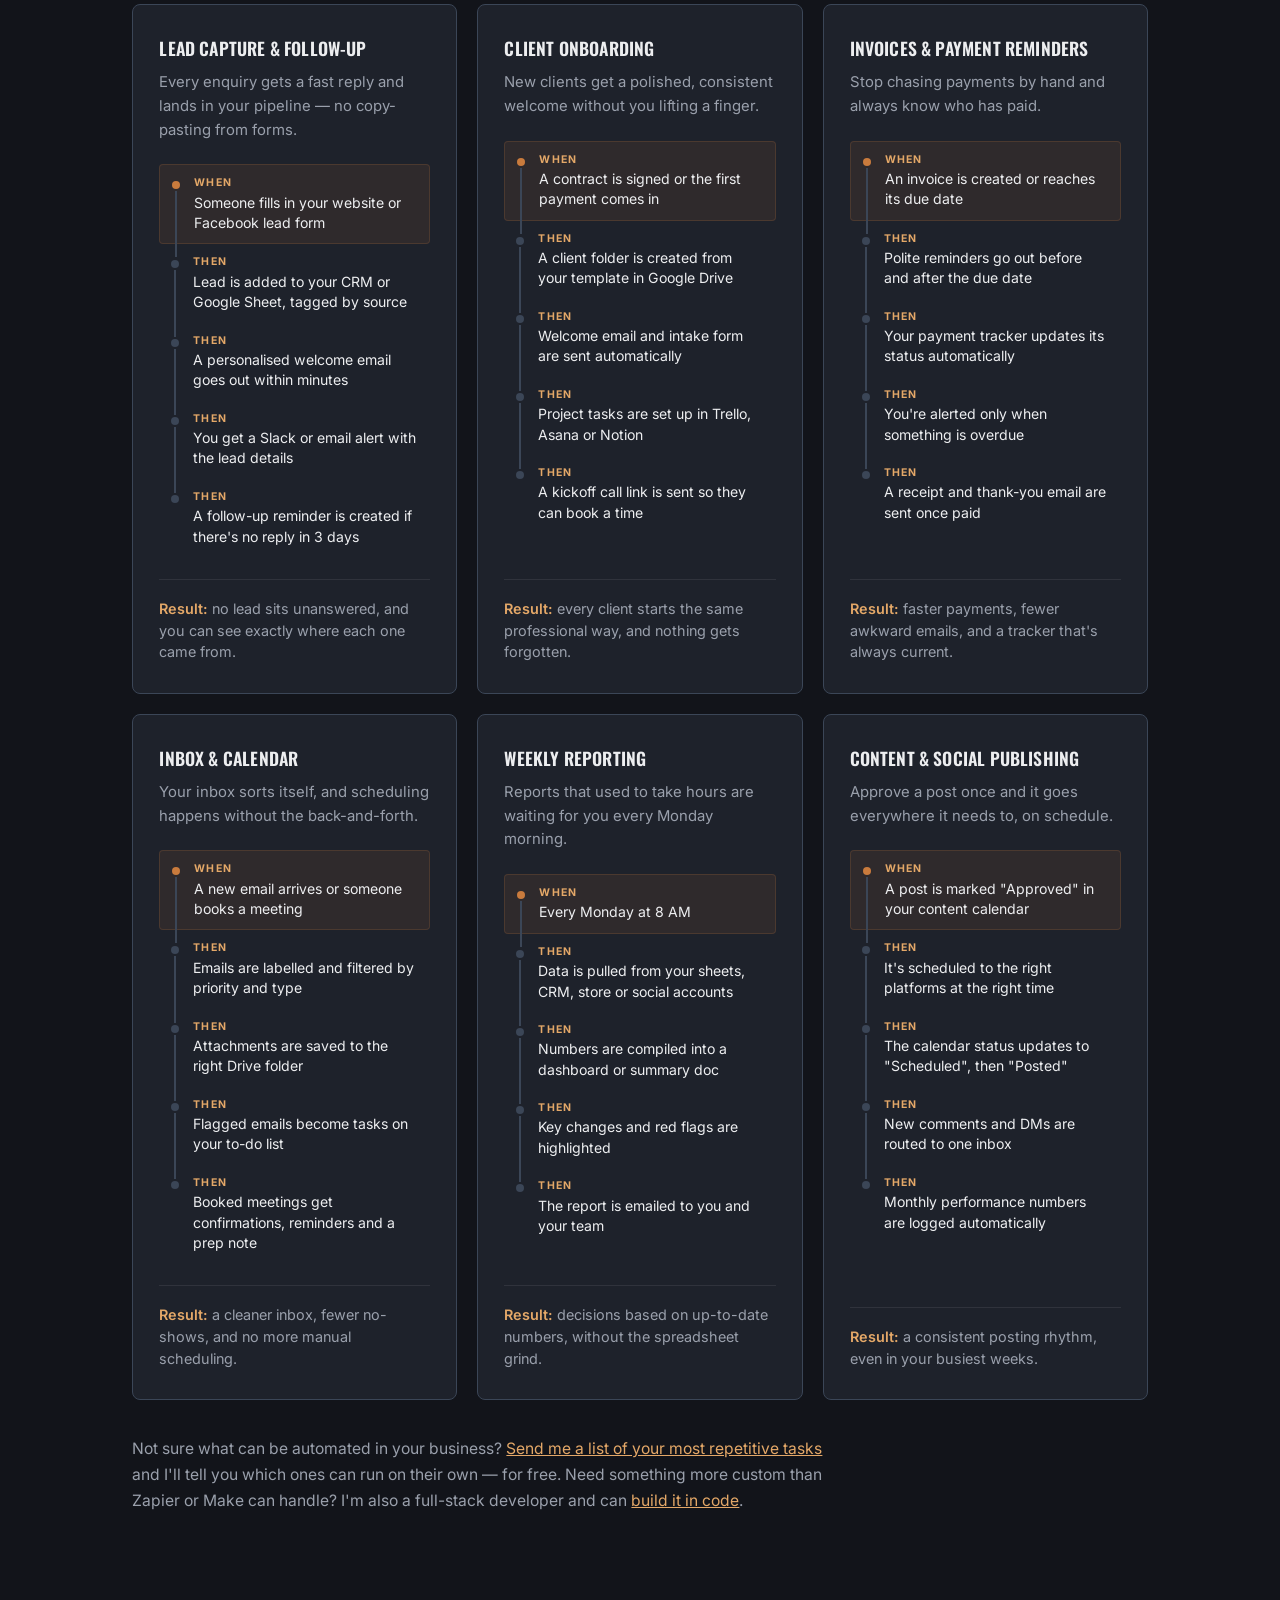
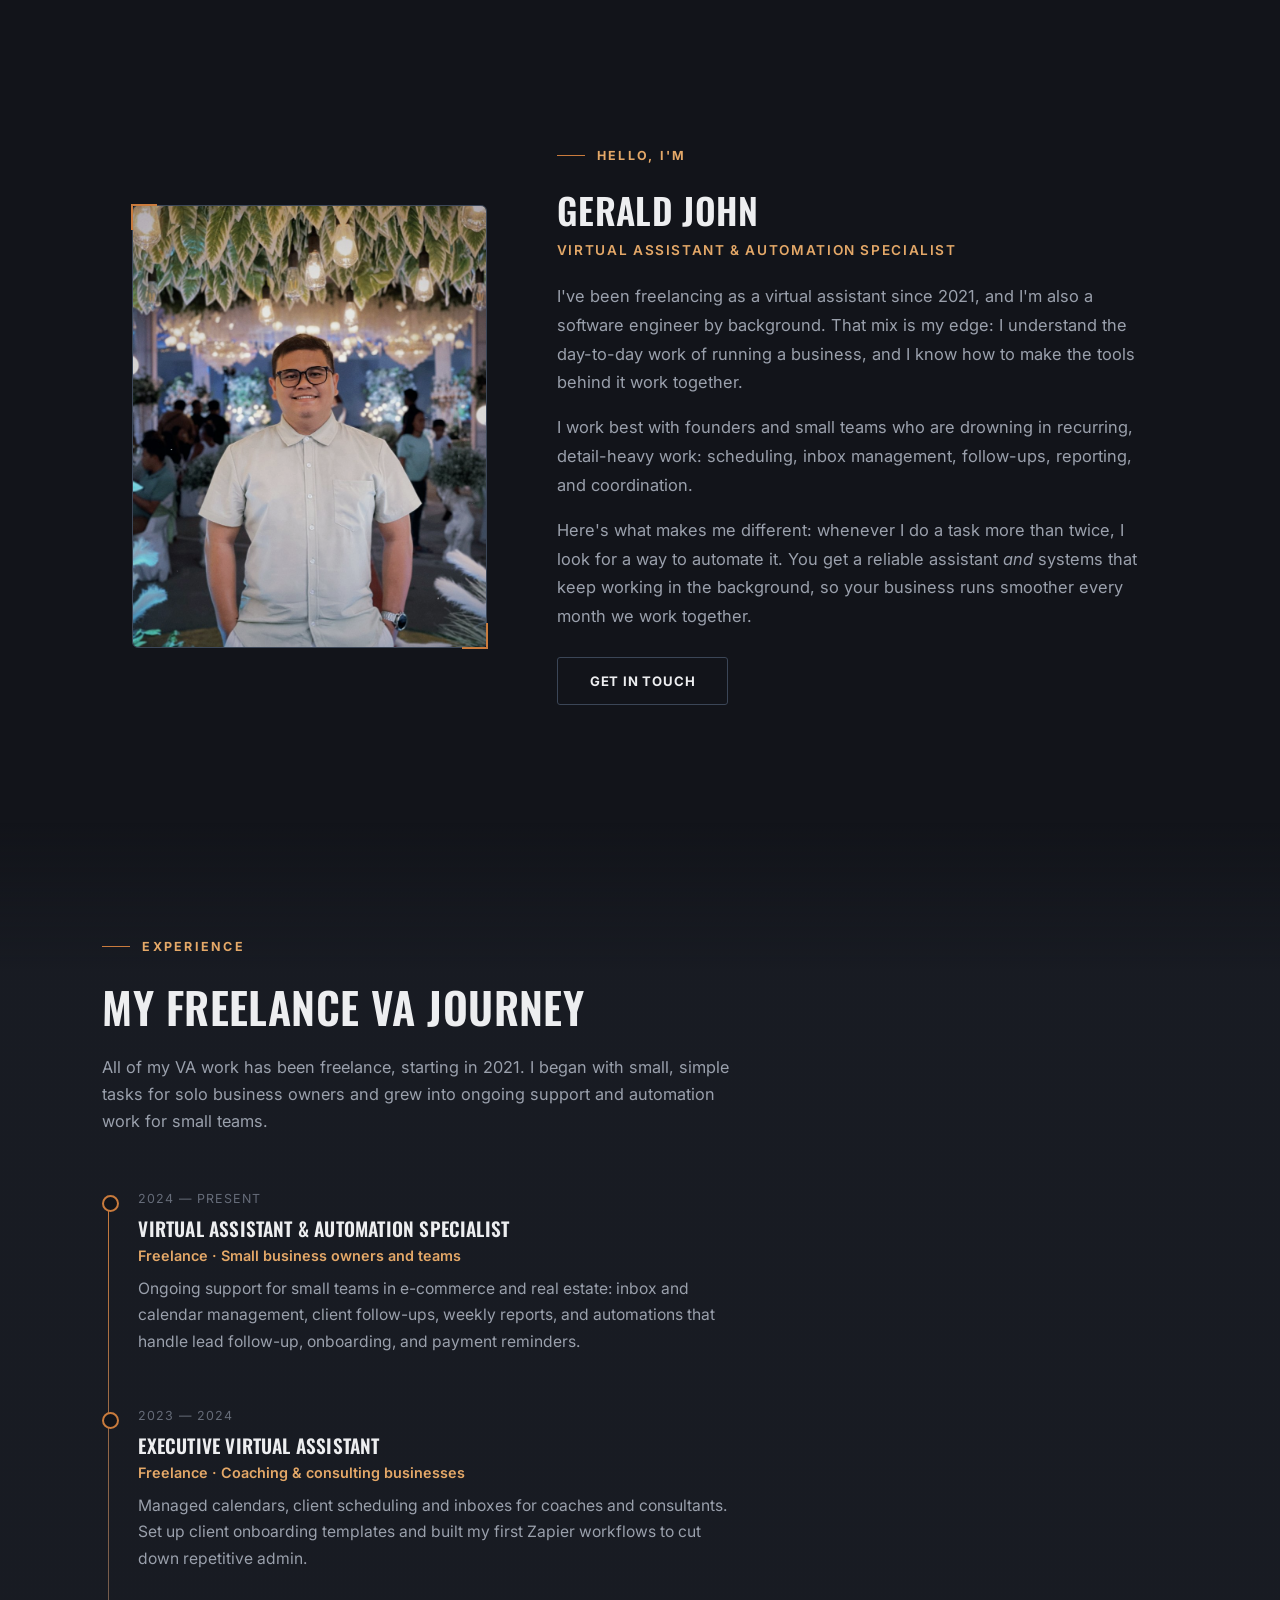
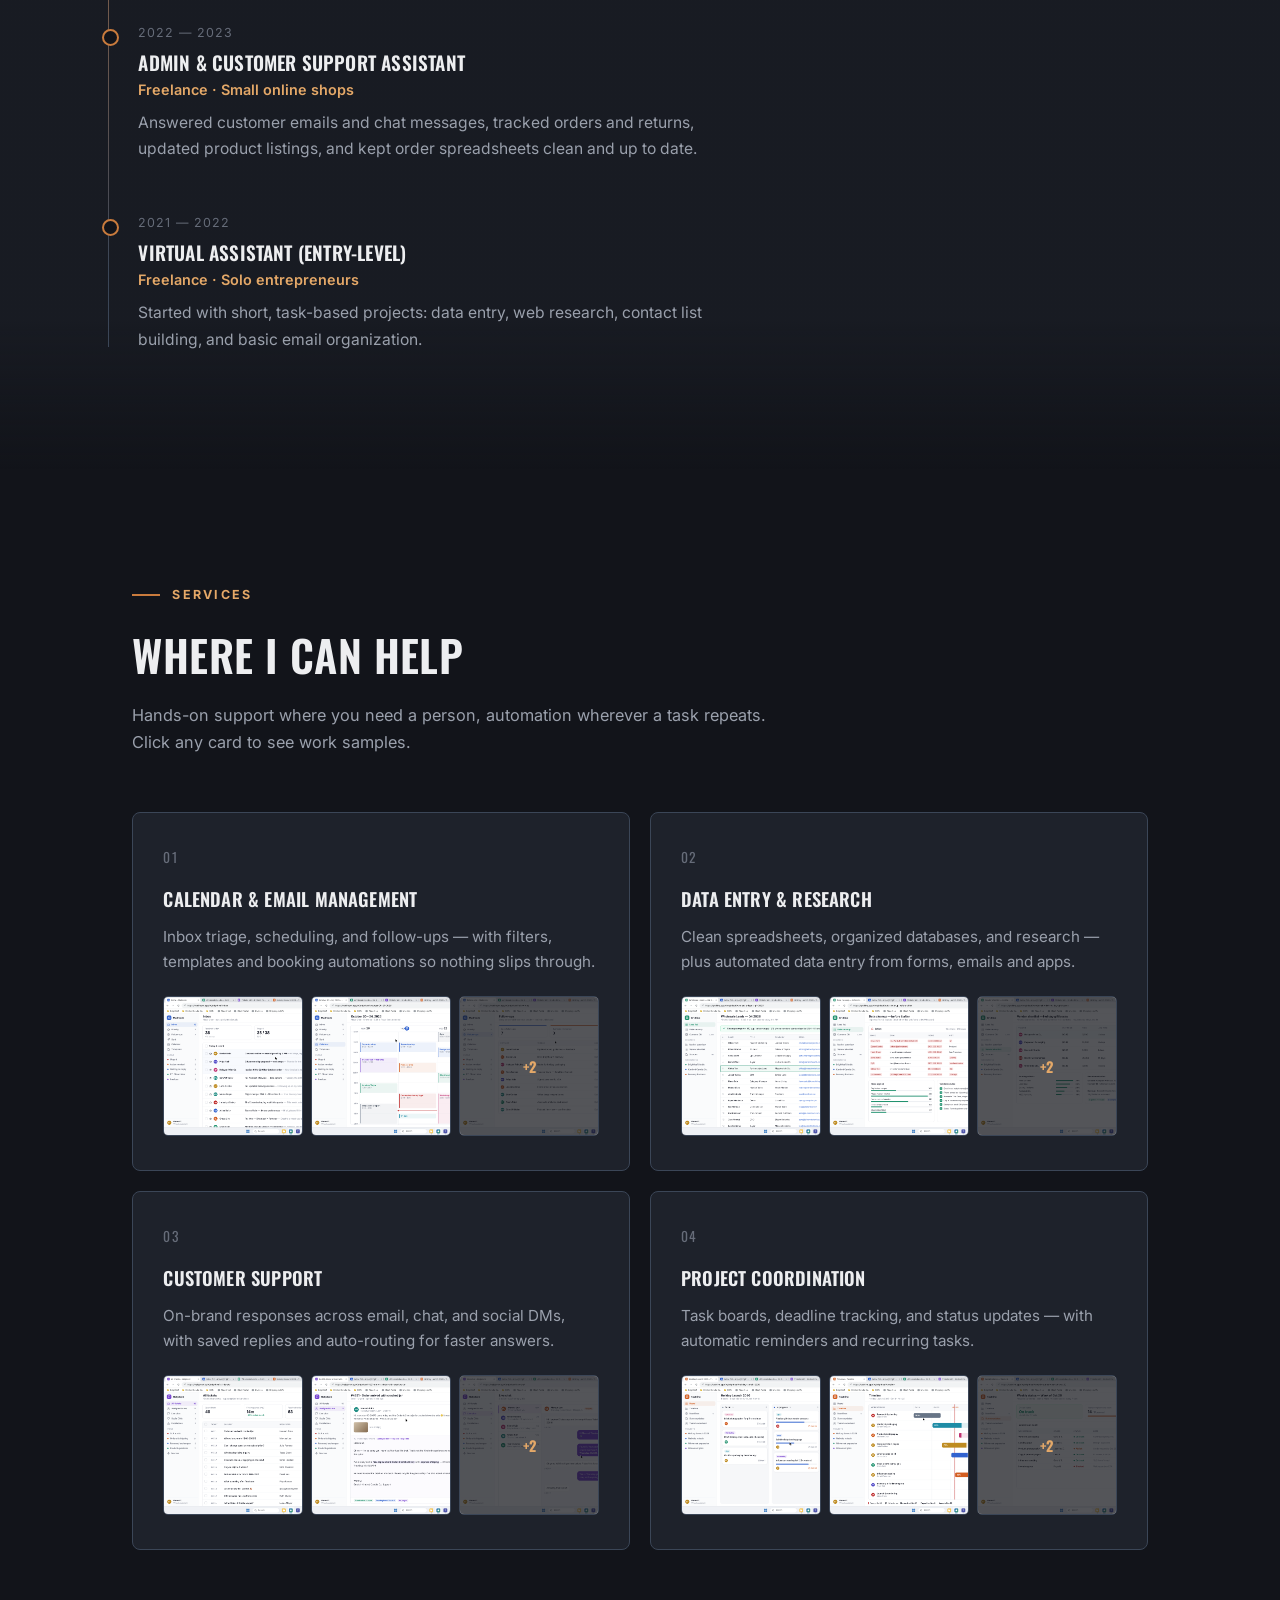
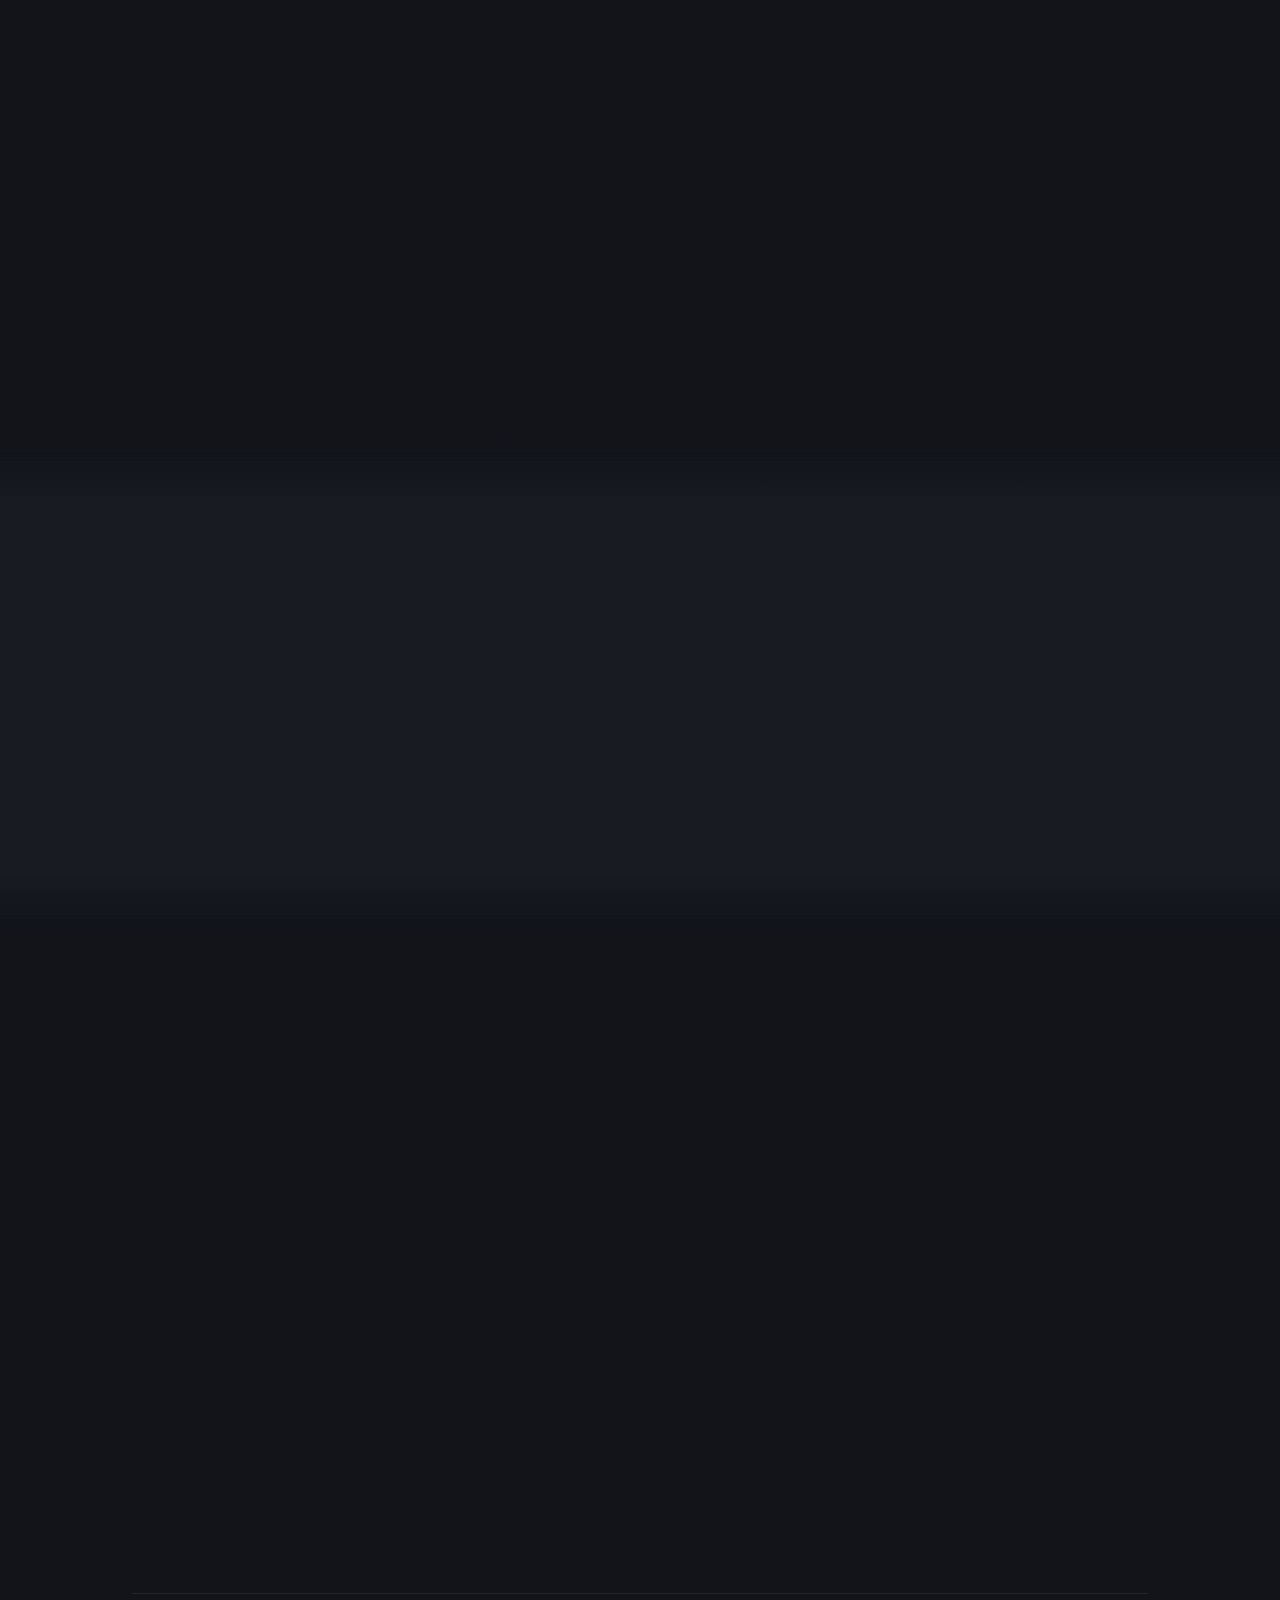
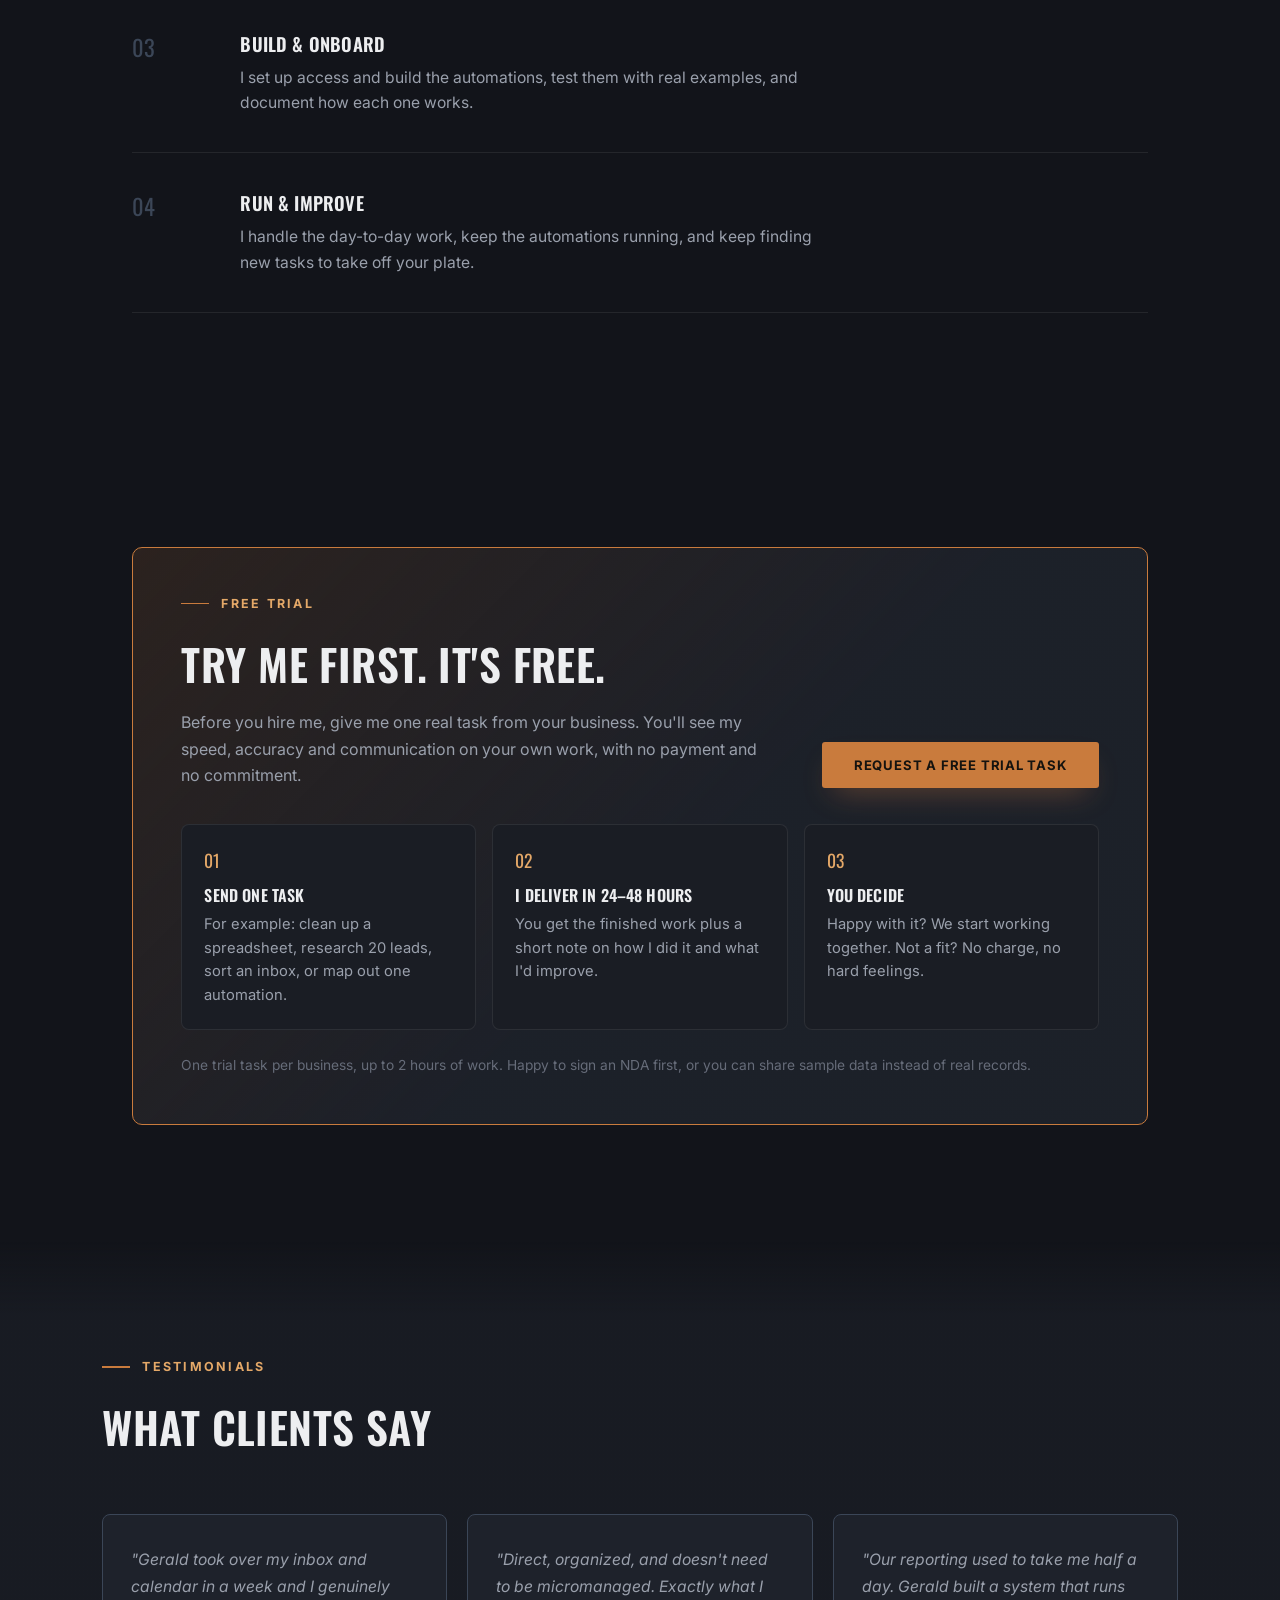
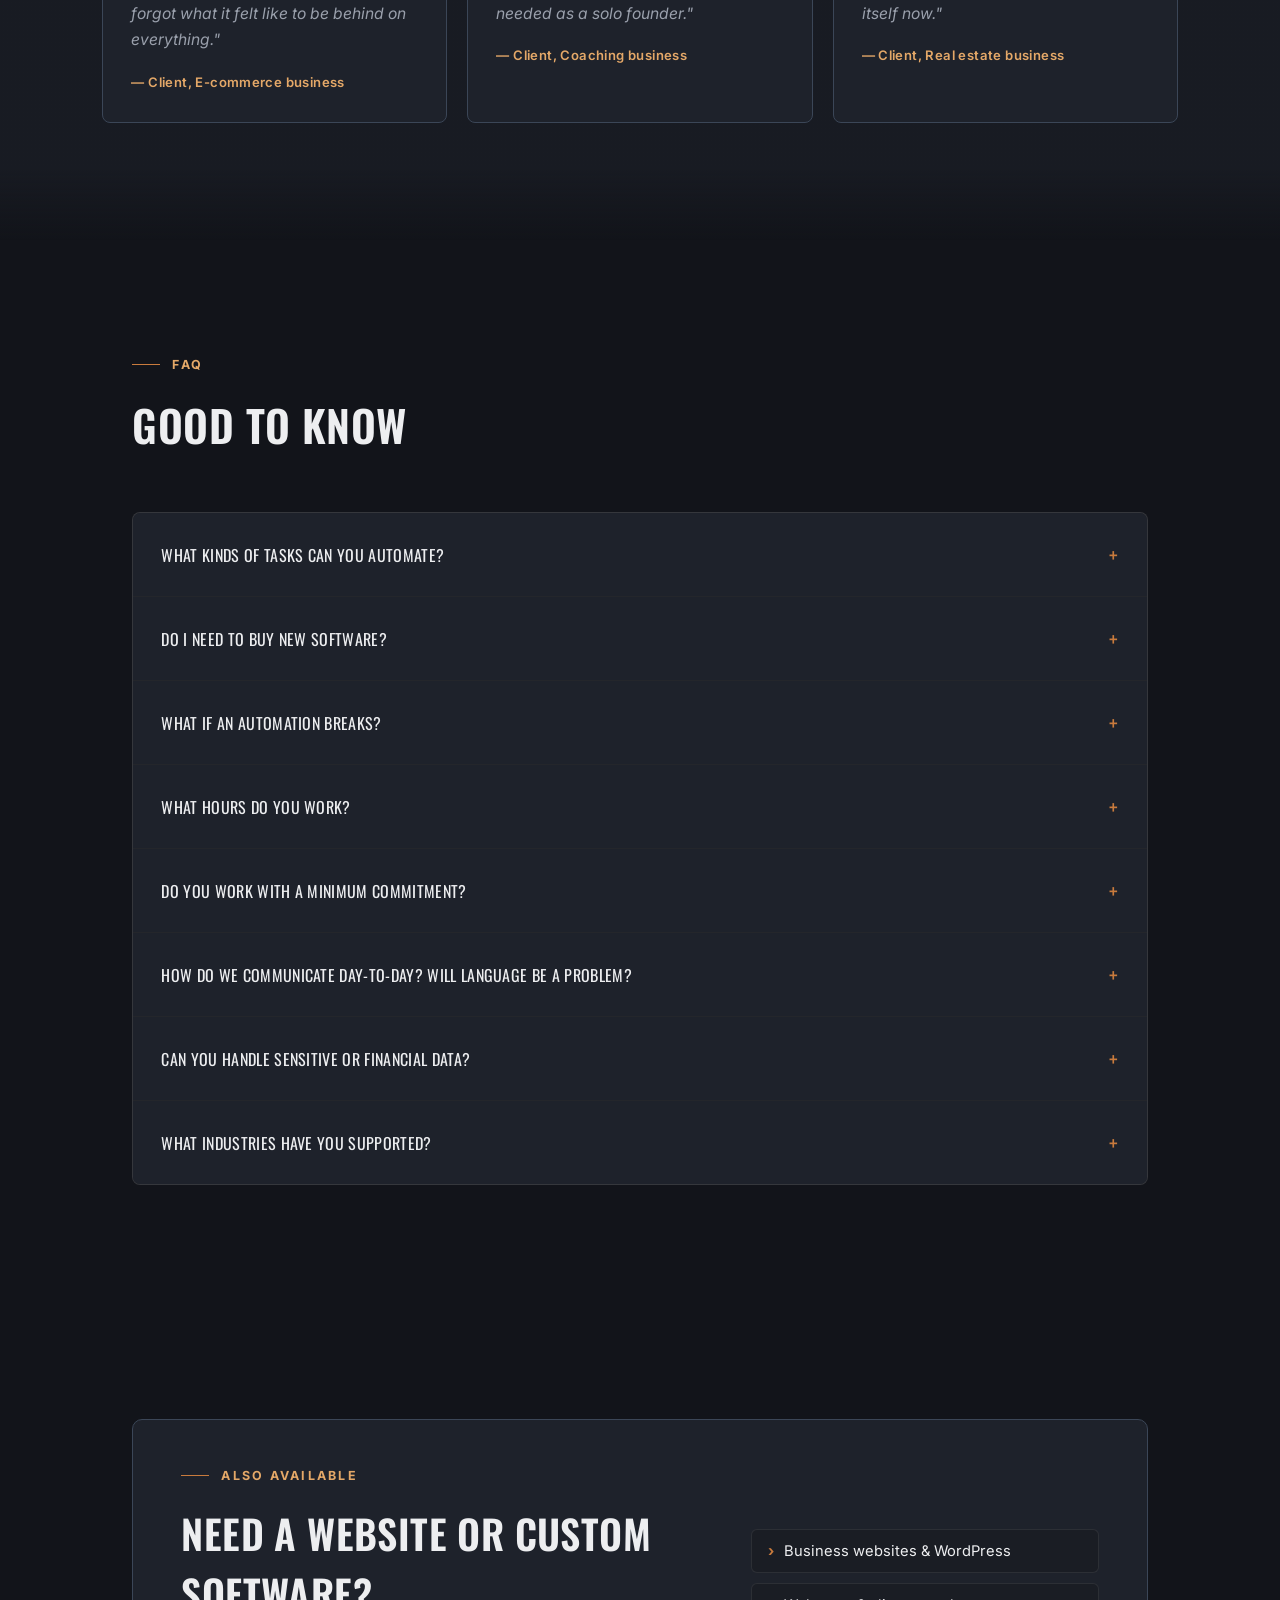
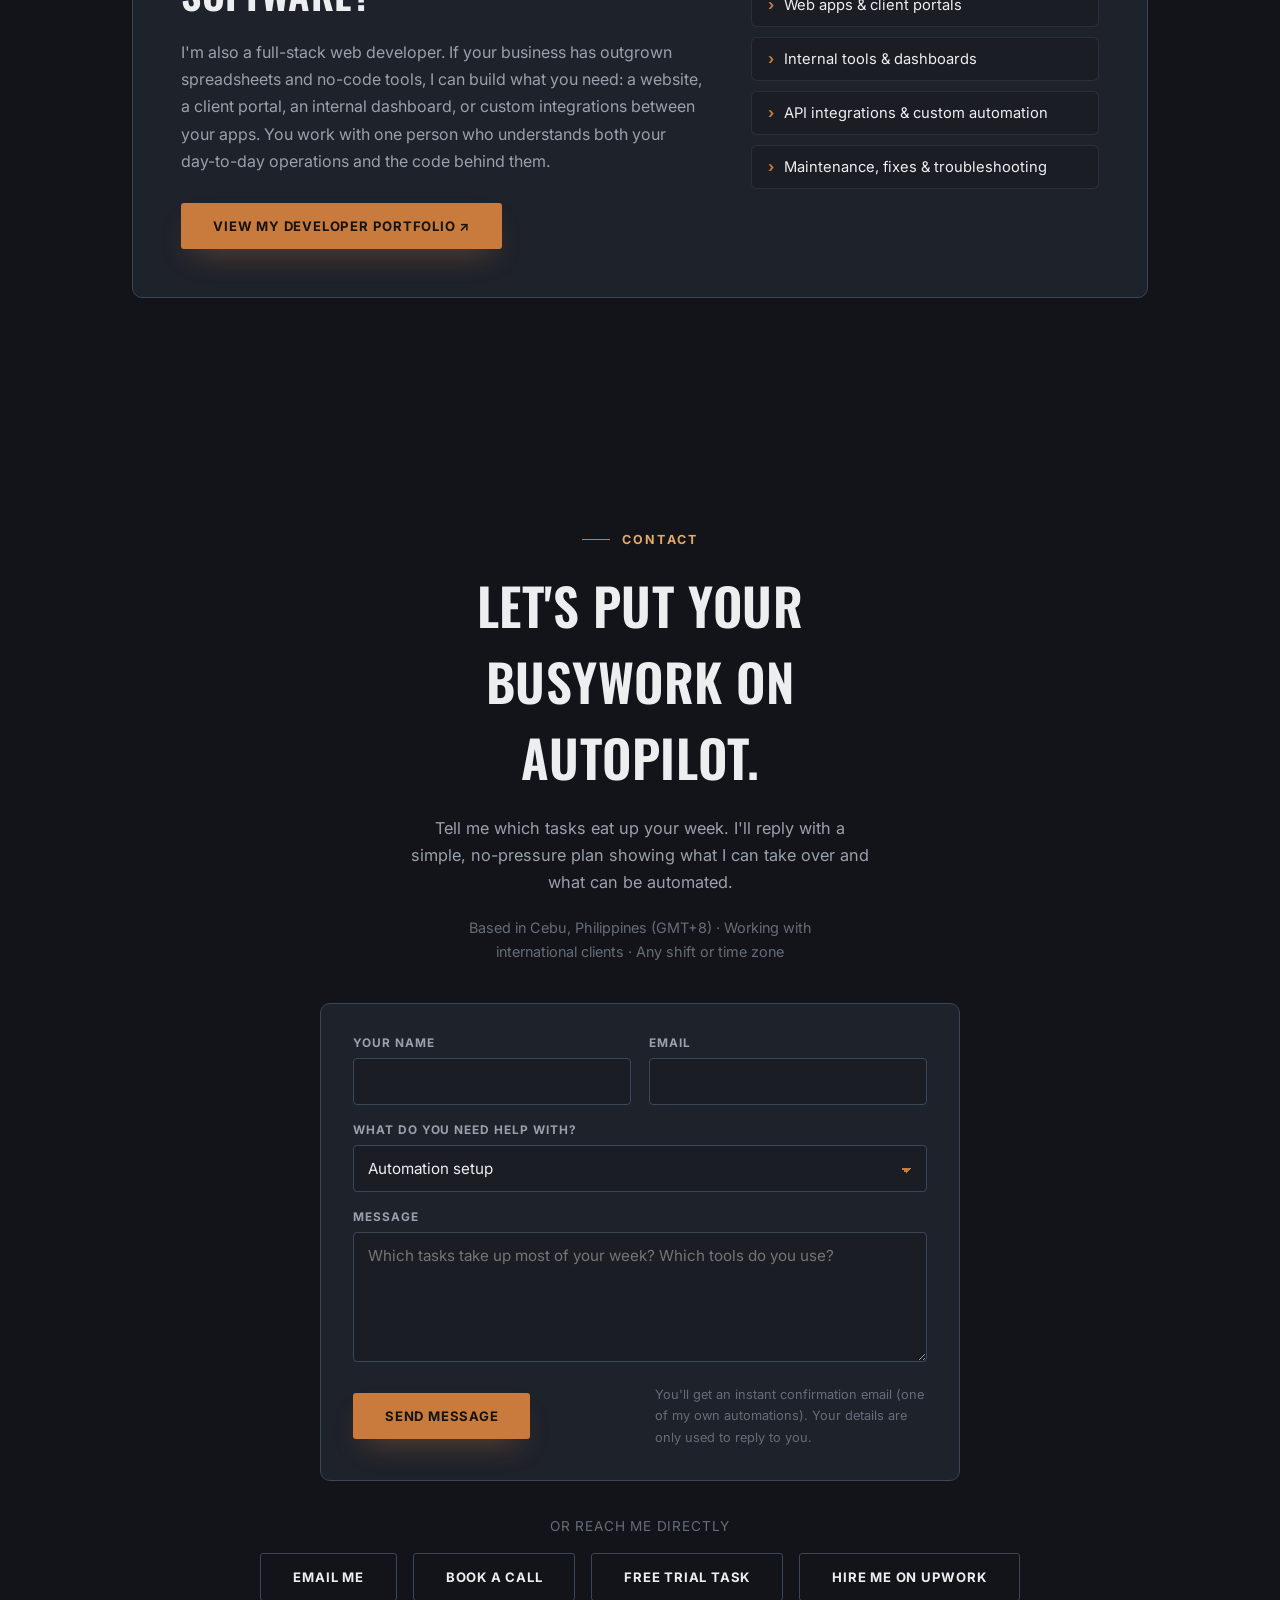
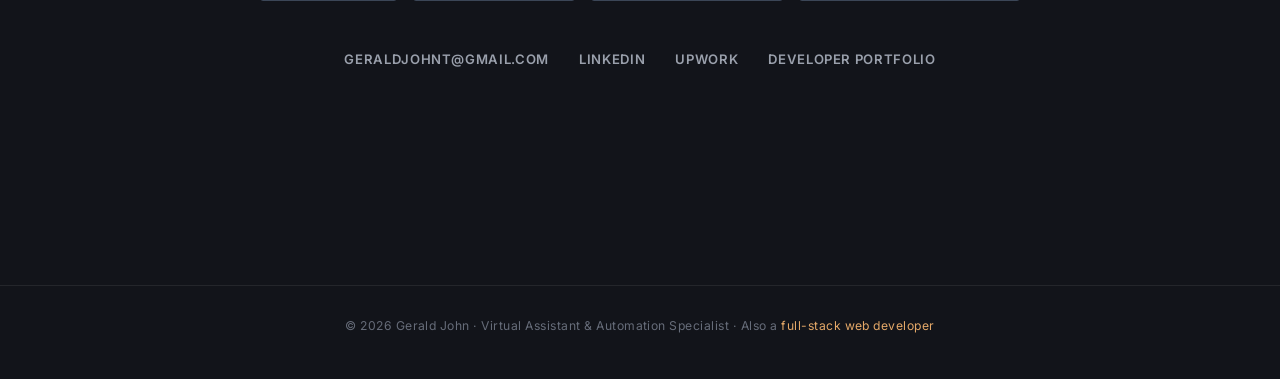
==== commit e66674e5: "Remove placeholder labels from testimonials Testimonials are now attributed by industry only, withou" ====
--- a/index.html
+++ b/index.html
@@ -1015,15 +1015,15 @@
       <div class="testimonial-grid">
         <div class="testimonial-card reveal">
           <p class="quote">"Gerald took over my inbox and calendar in a week and I genuinely forgot what it felt like to be behind on everything."</p>
-          <div class="attr">— Placeholder client, E-commerce</div>
+          <div class="attr">— Client, E-commerce business</div>
         </div>
         <div class="testimonial-card reveal d1">
           <p class="quote">"Direct, organized, and doesn't need to be micromanaged. Exactly what I needed as a solo founder."</p>
-          <div class="attr">— Placeholder client, Coaching business</div>
+          <div class="attr">— Client, Coaching business</div>
         </div>
         <div class="testimonial-card reveal d2">
           <p class="quote">"Our reporting used to take me half a day. Gerald built a system that runs itself now."</p>
-          <div class="attr">— Placeholder client, Real estate</div>
+          <div class="attr">— Client, Real estate business</div>
         </div>
       </div>
     </div>
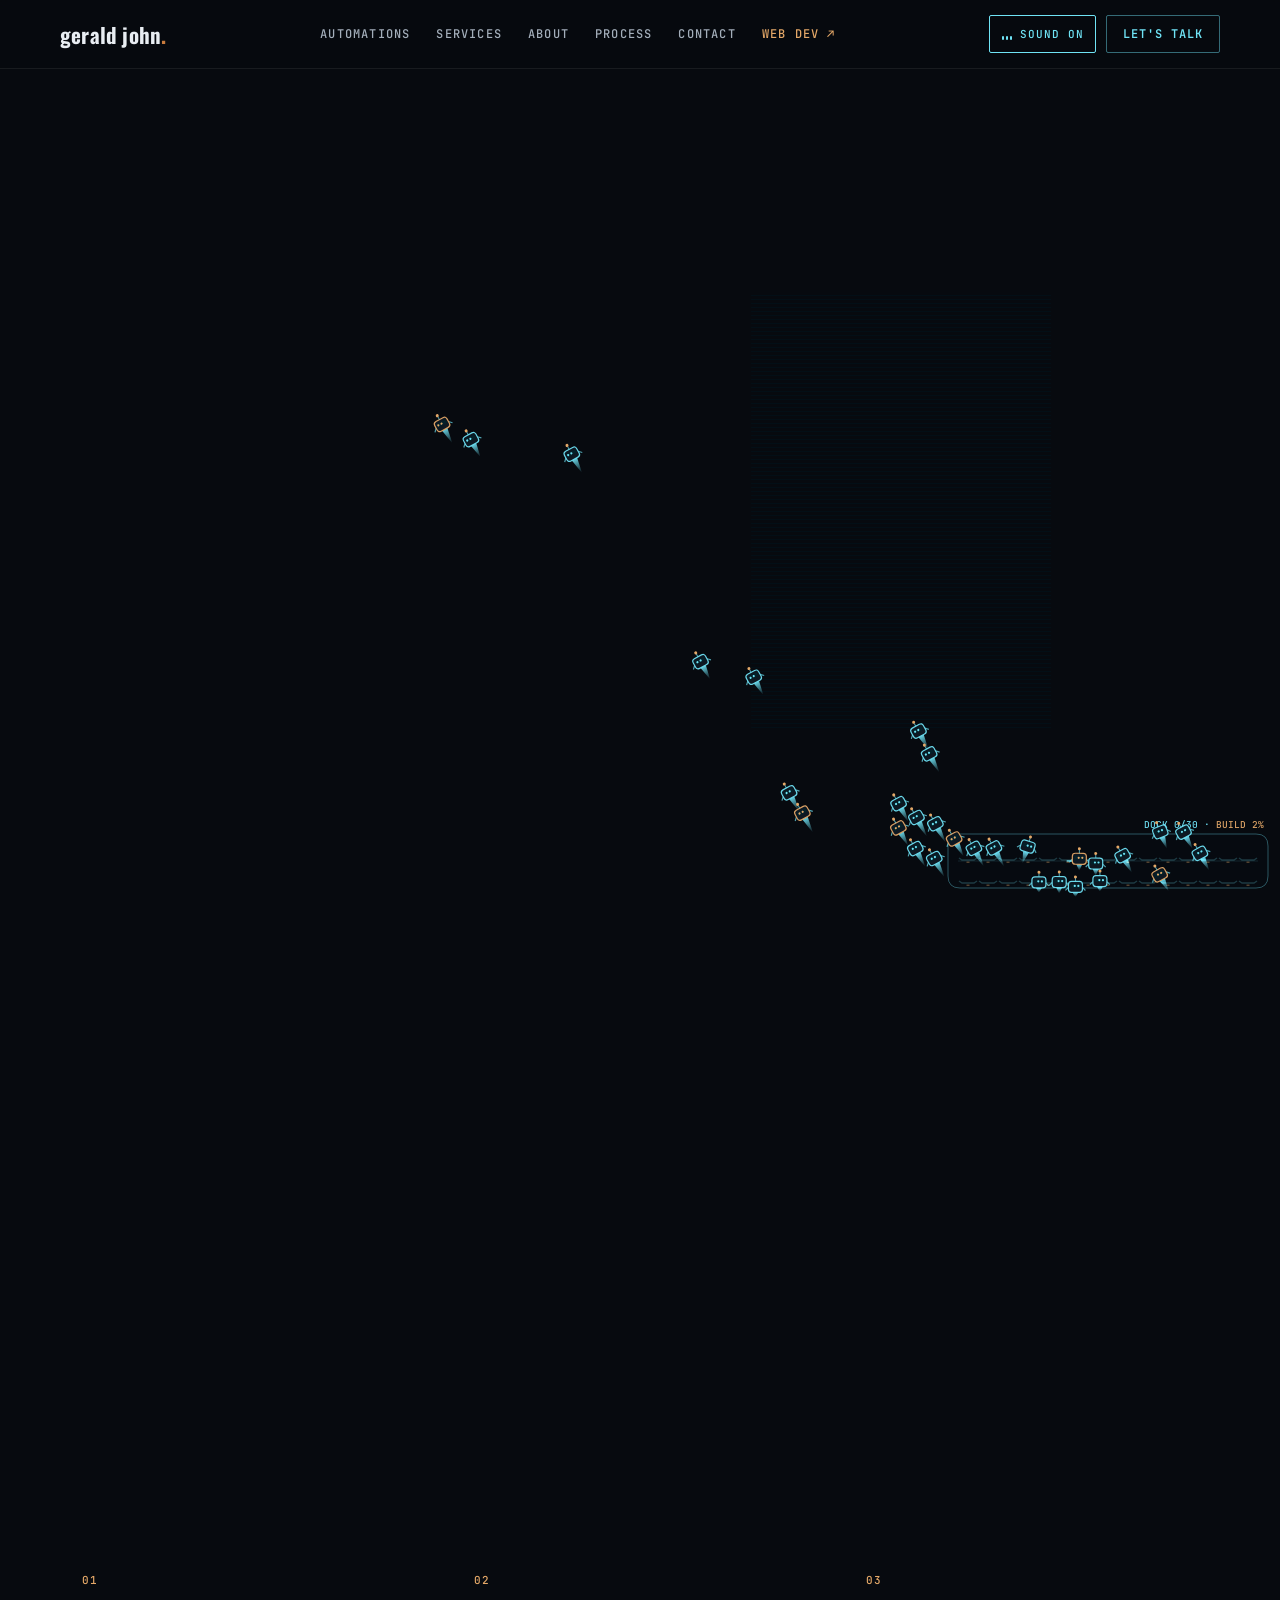
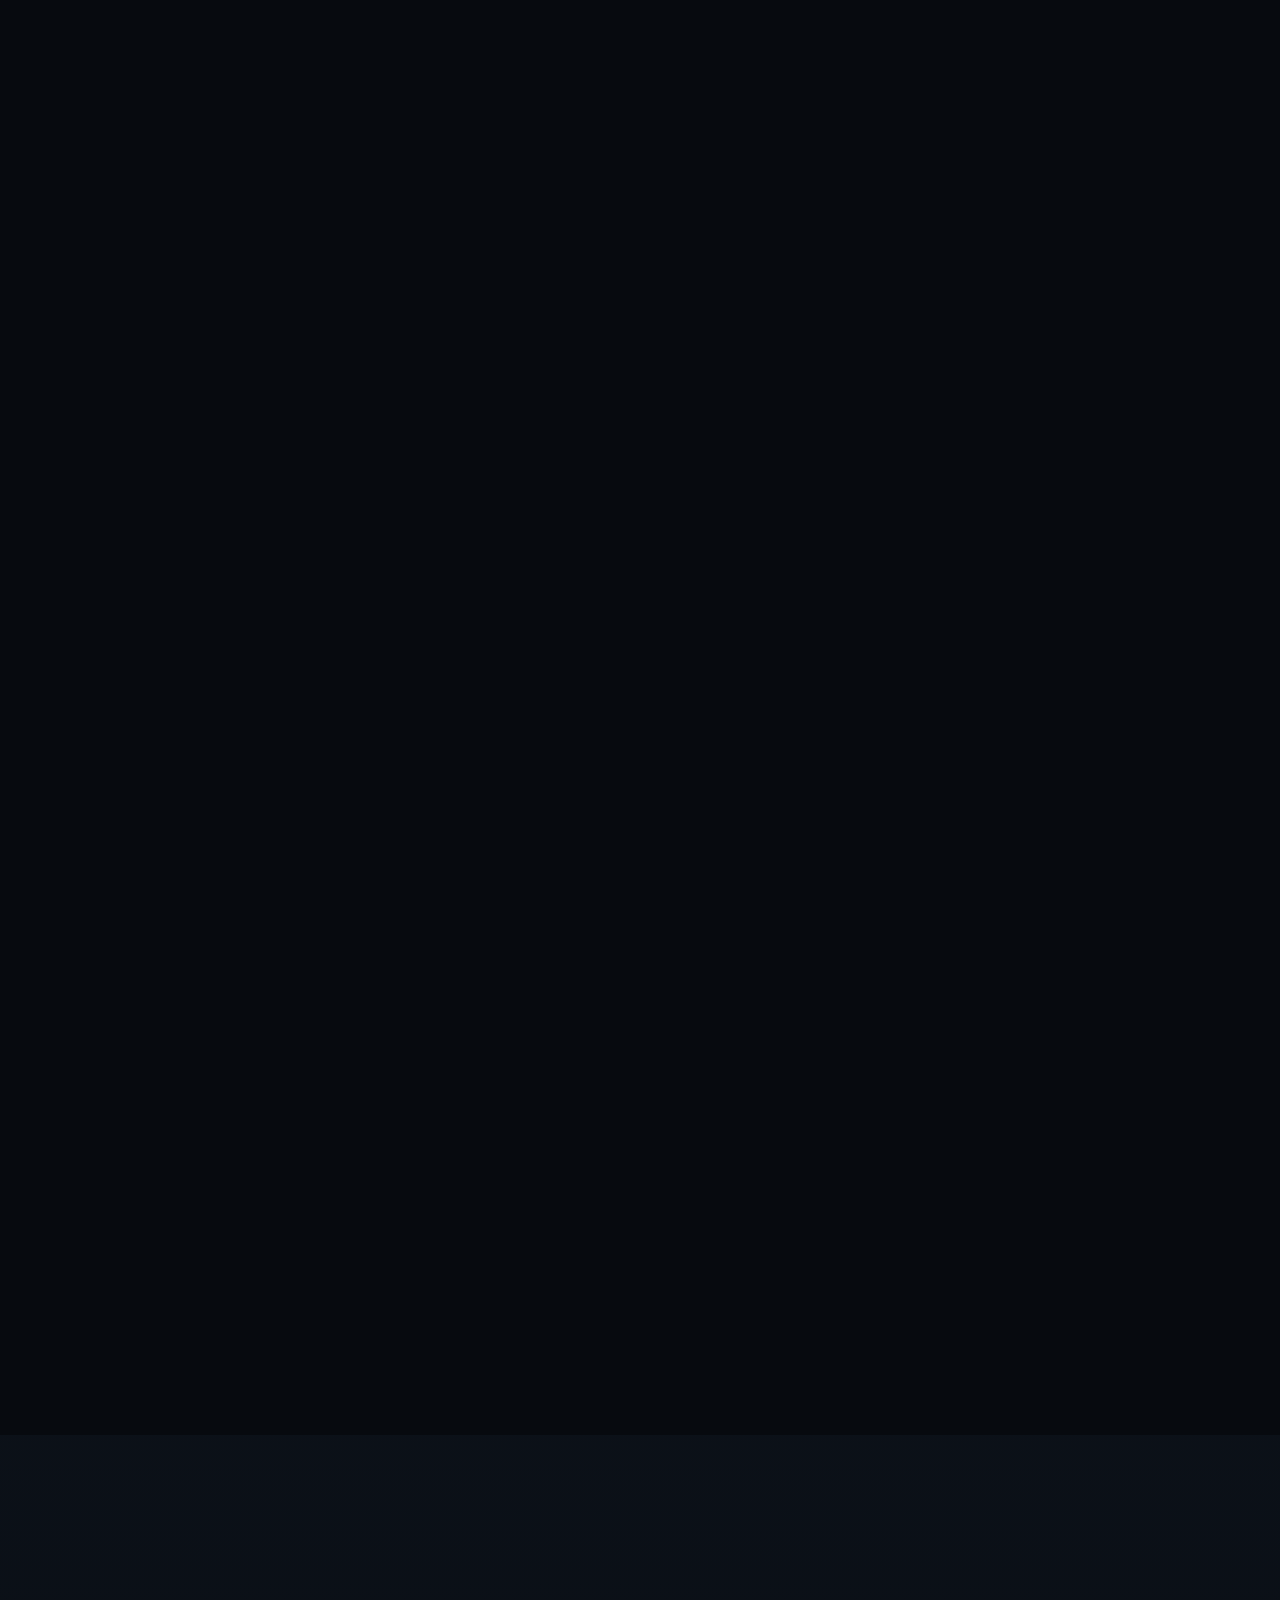
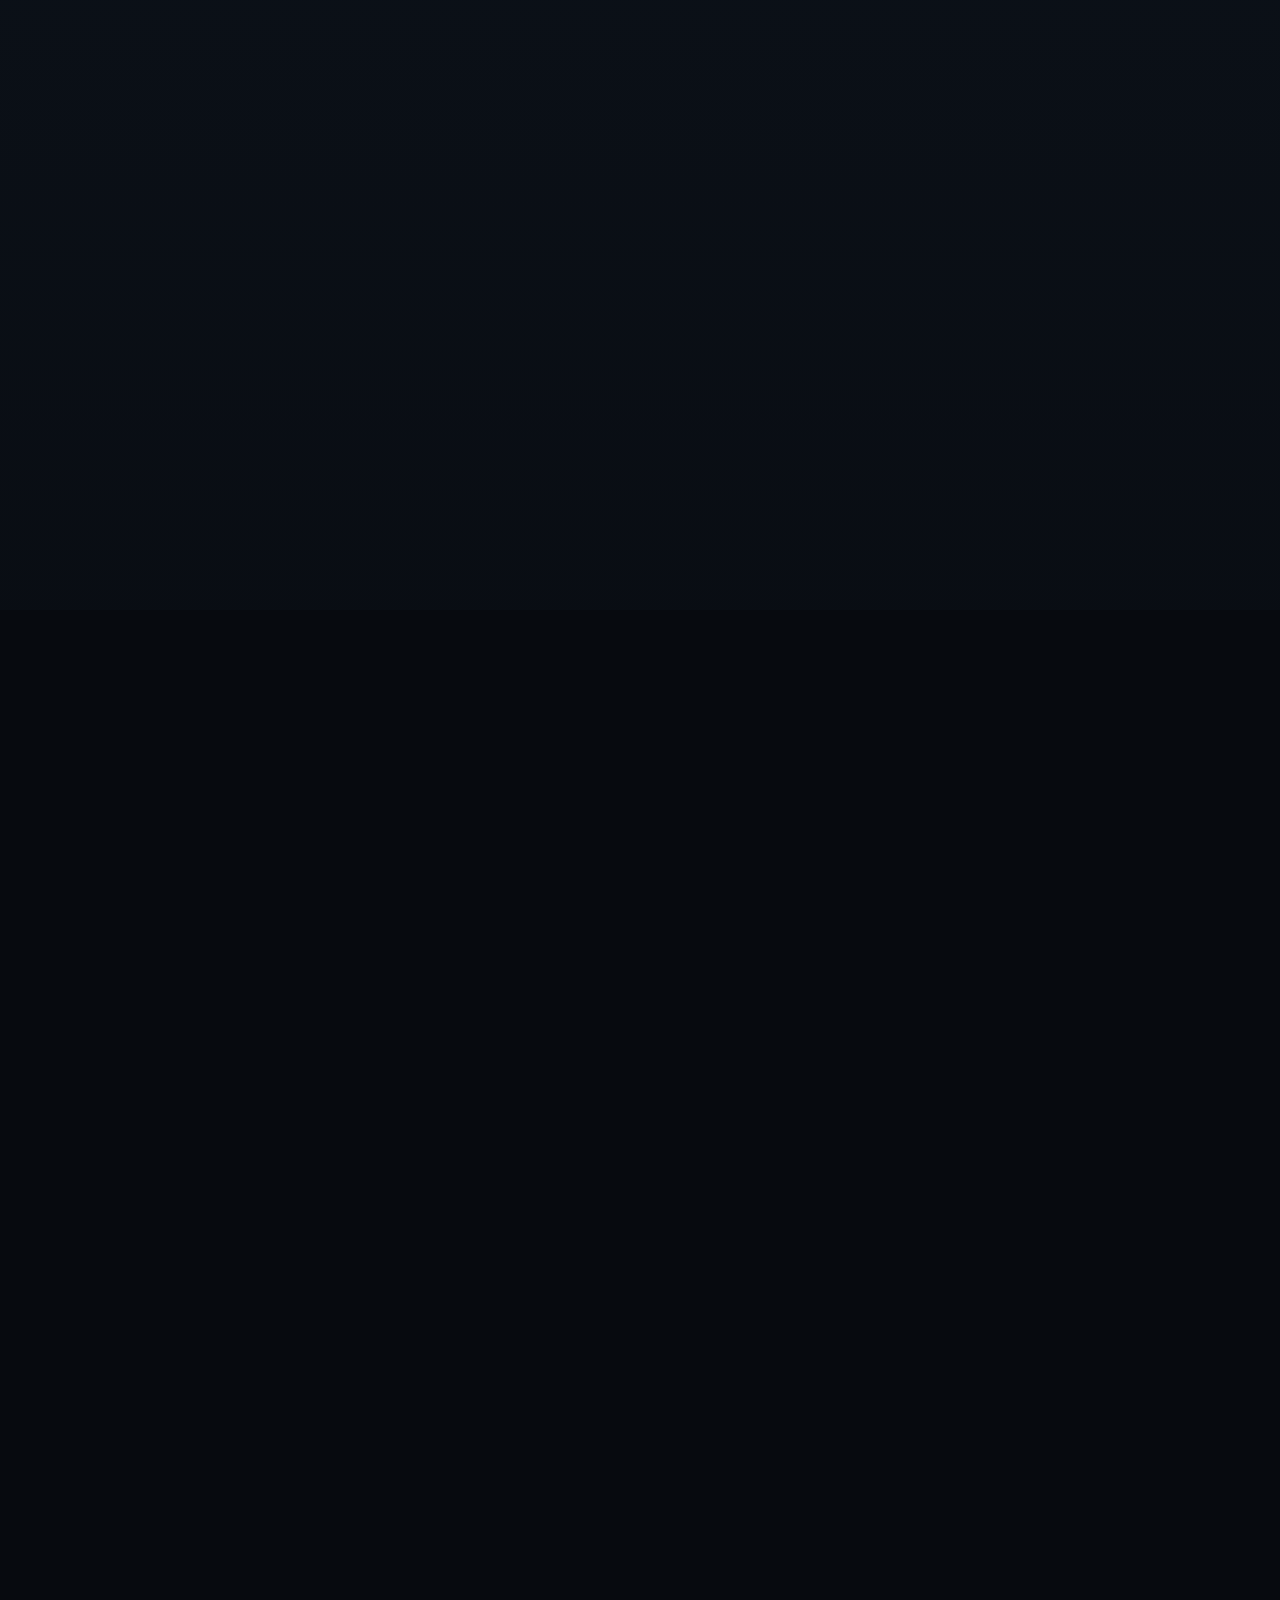
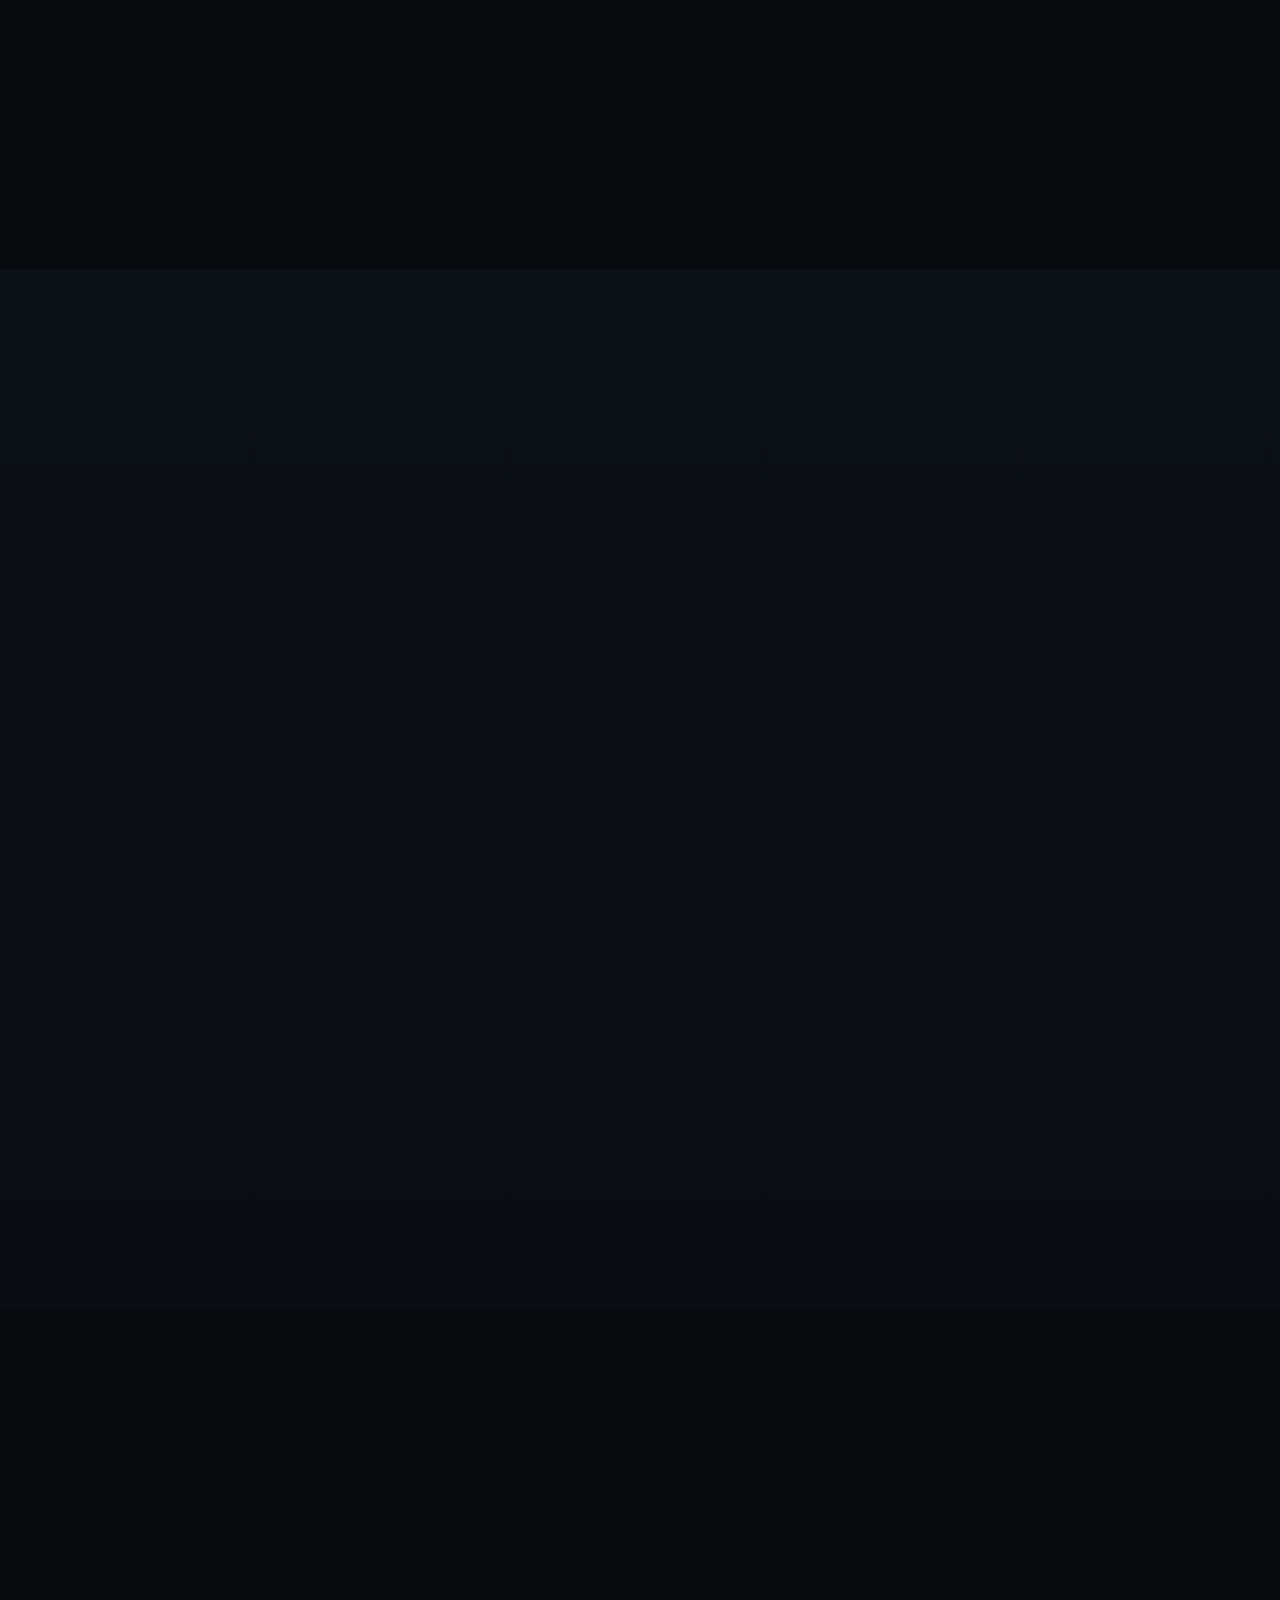
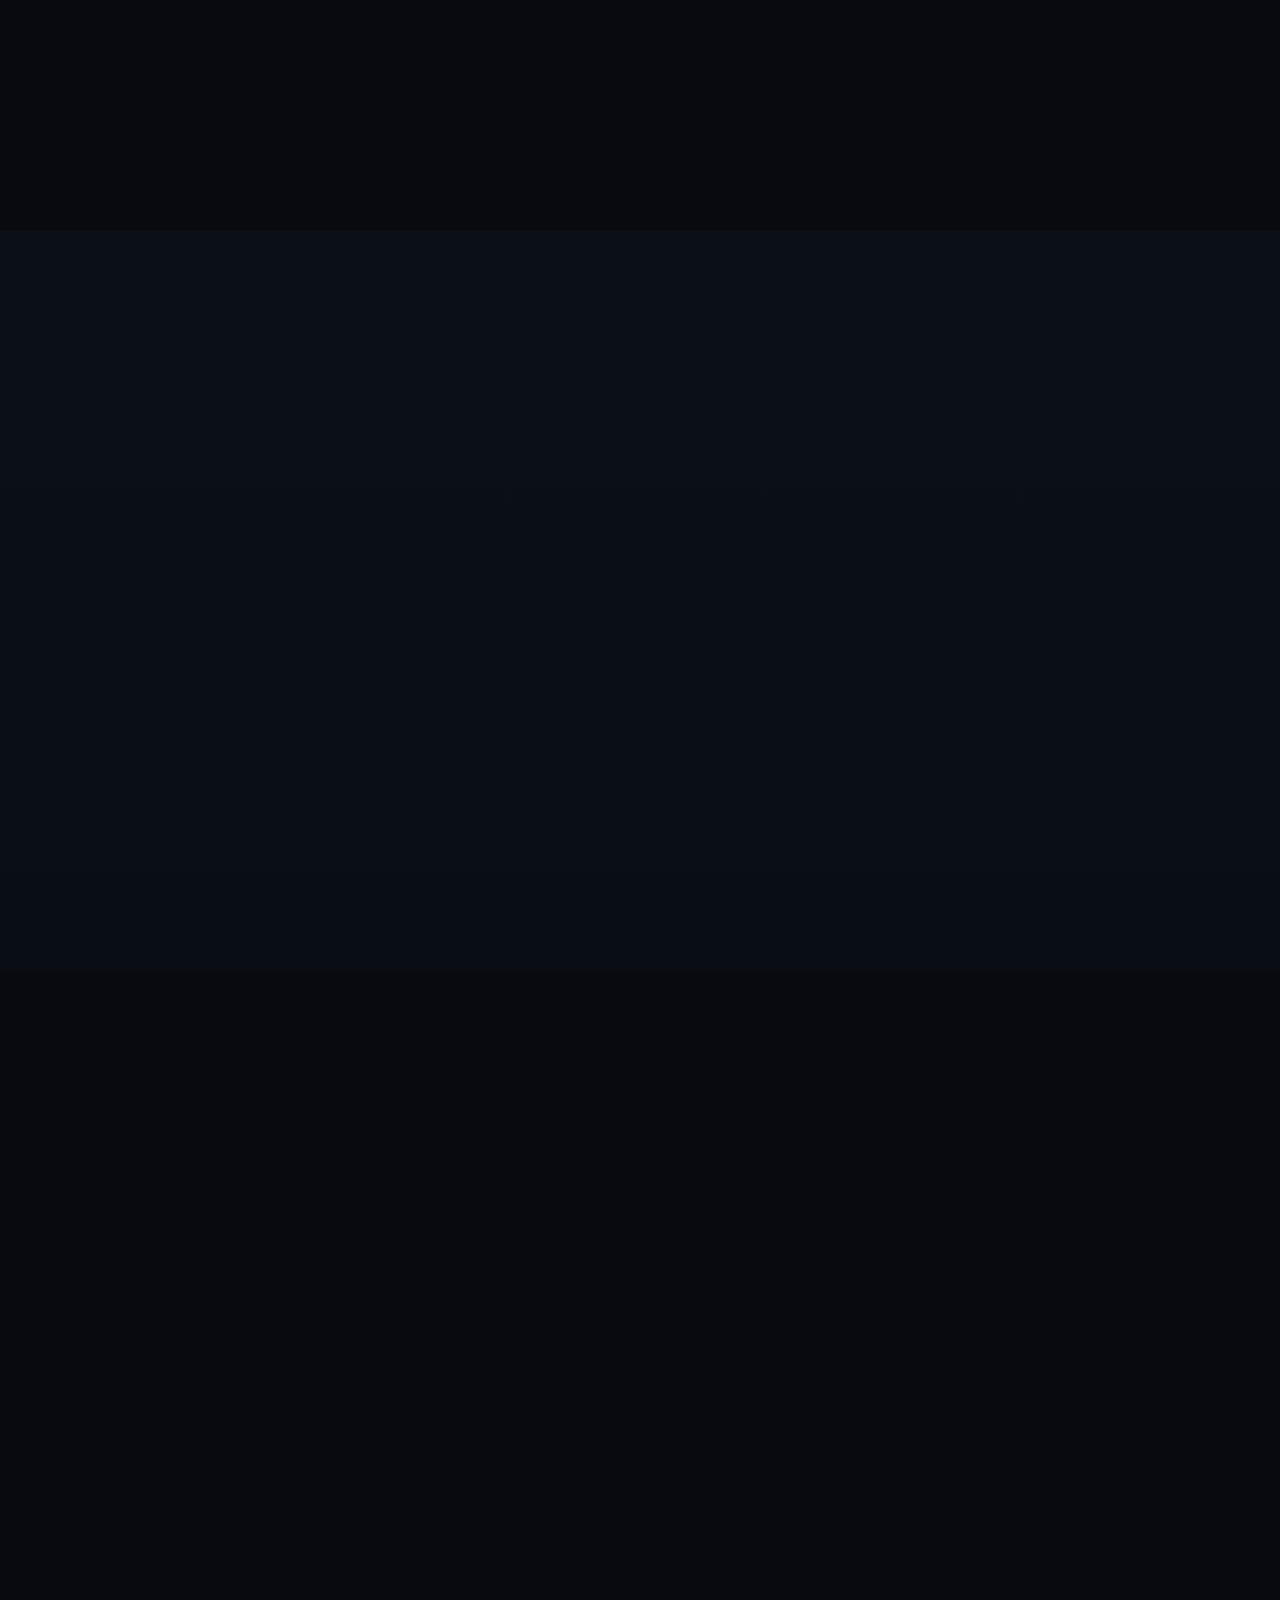
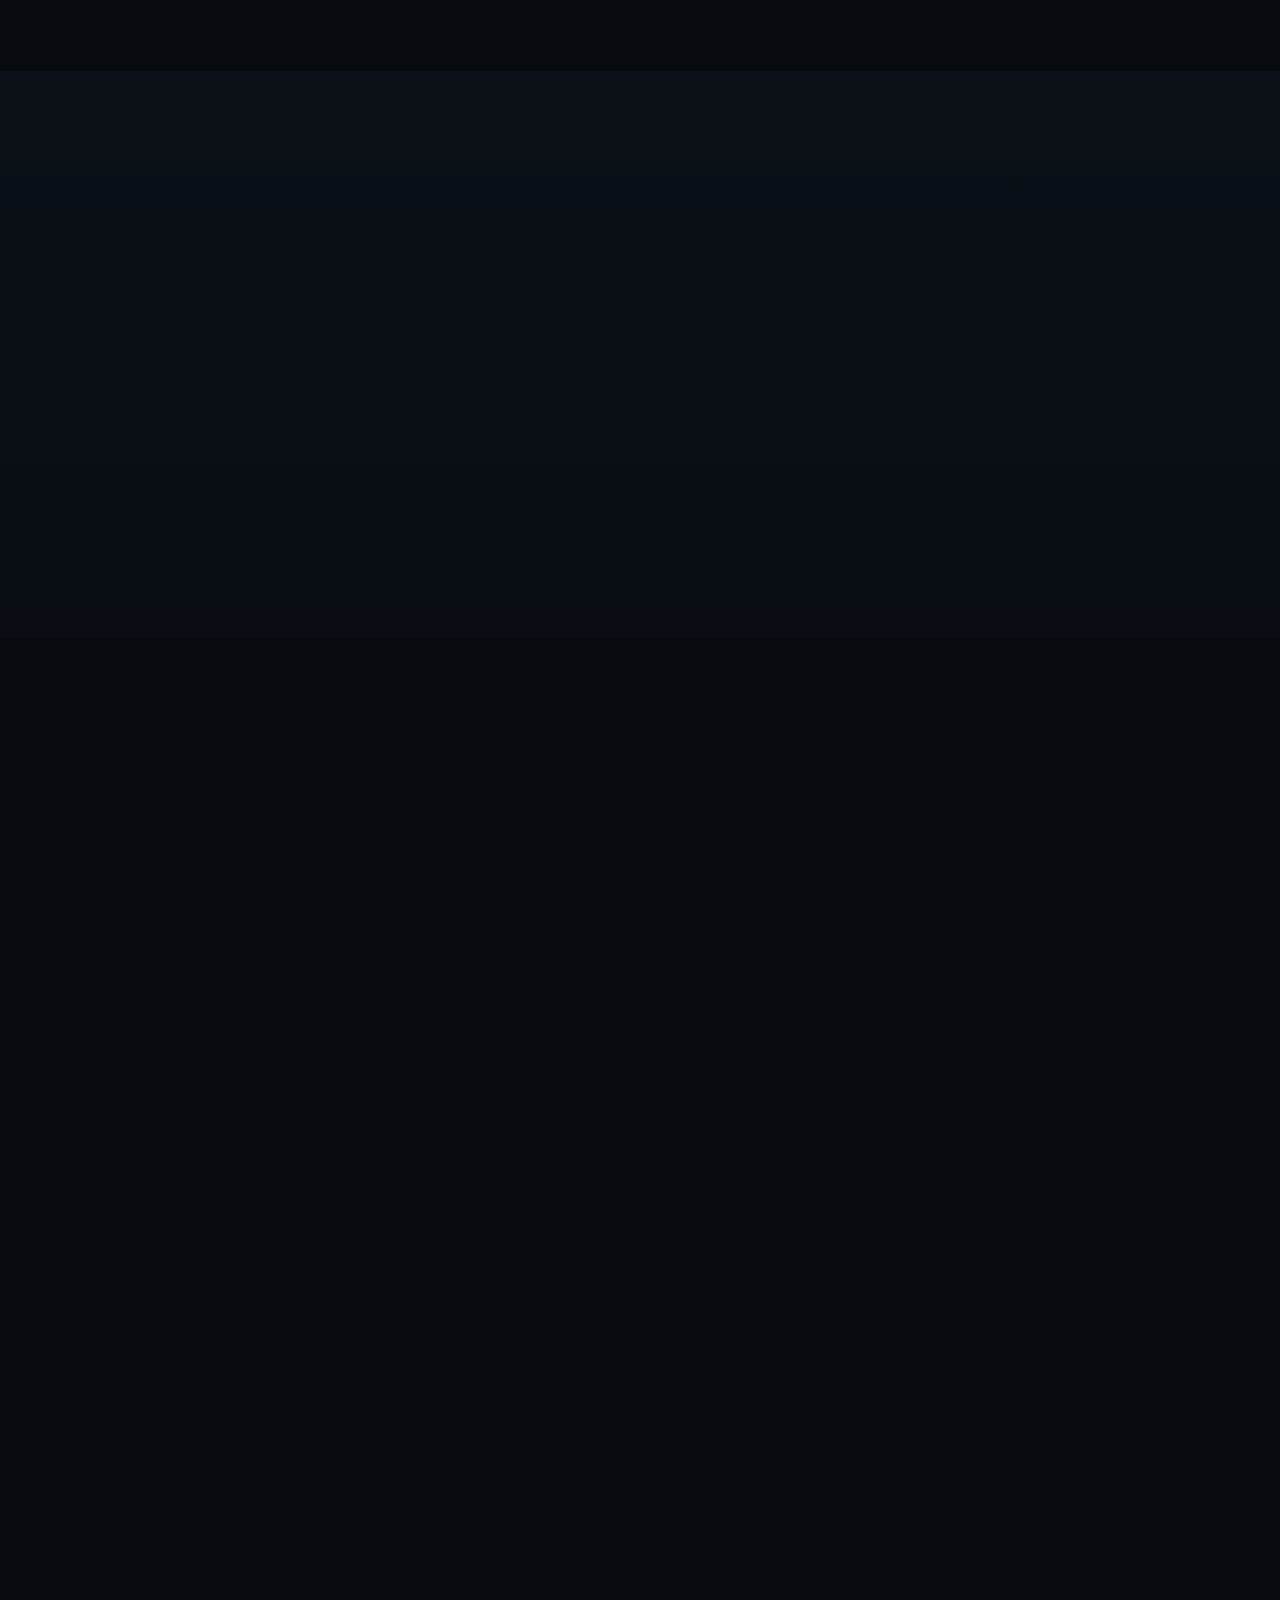
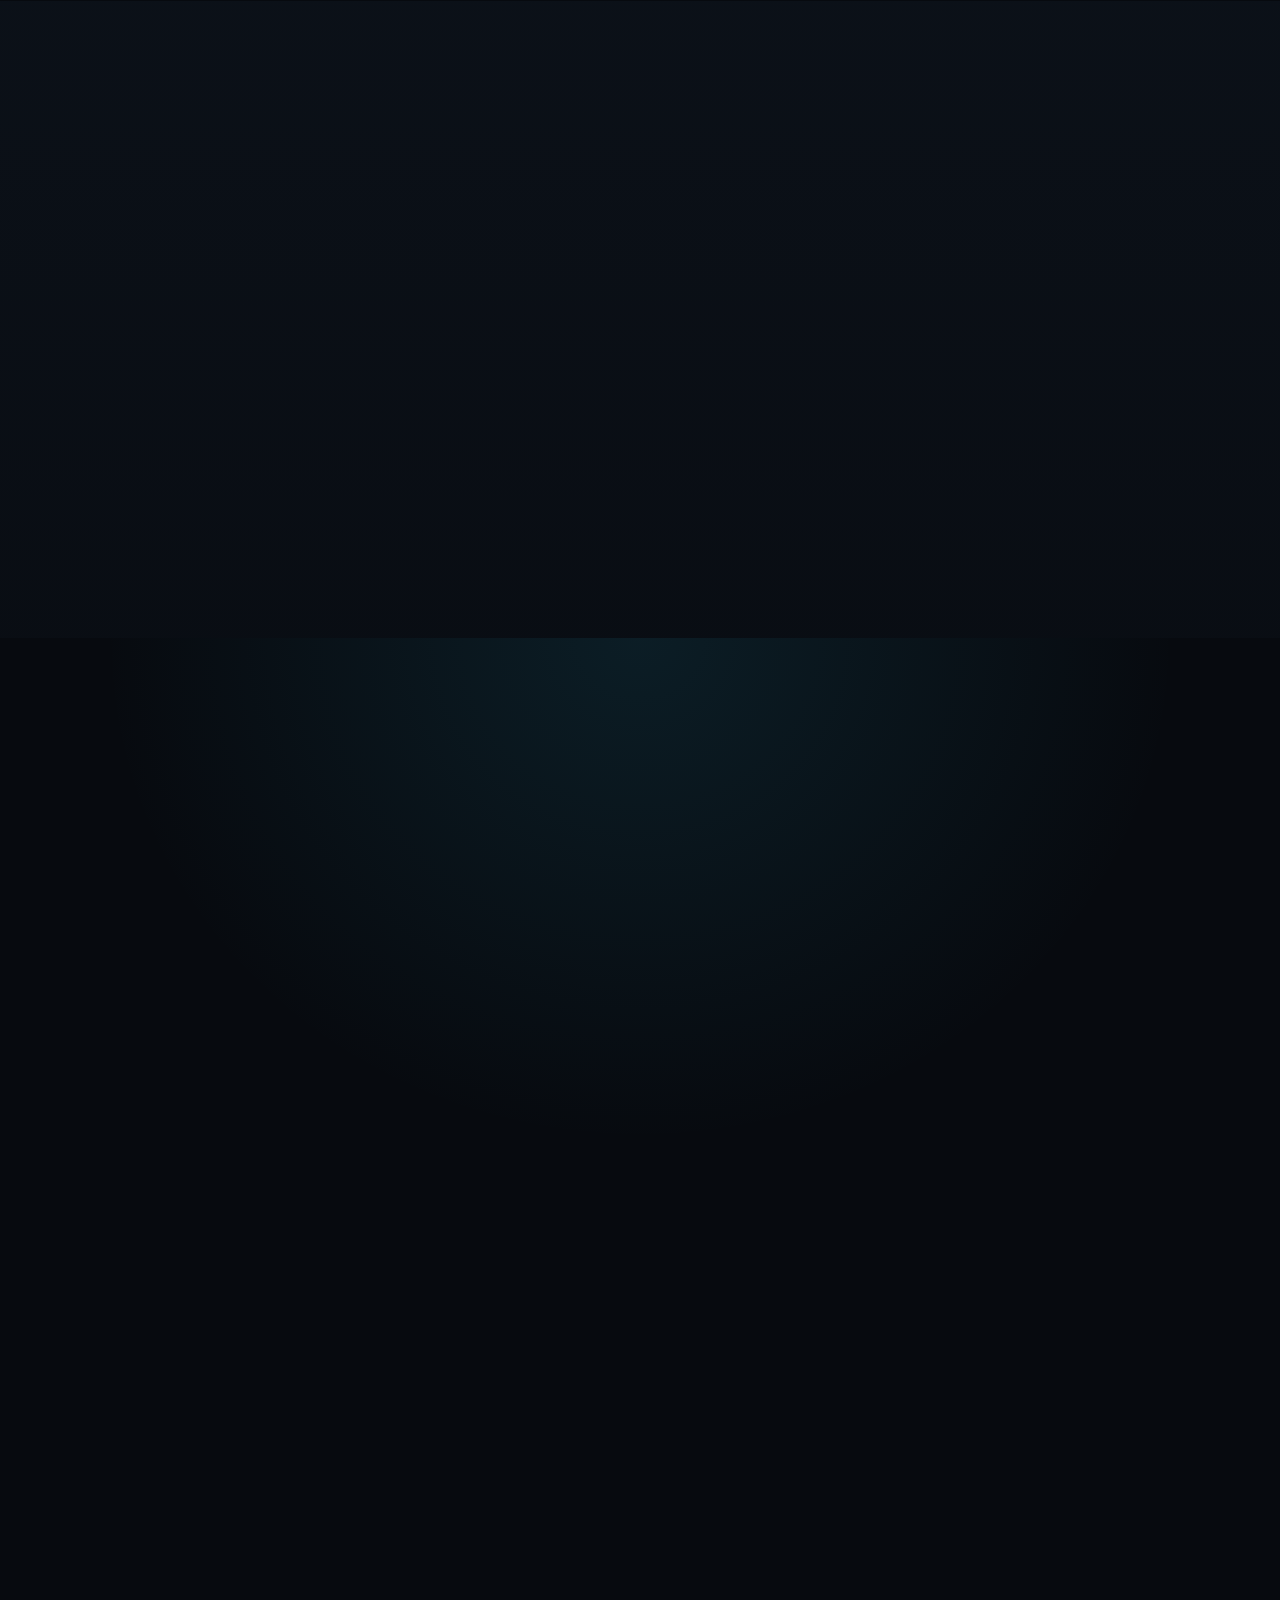
==== commit 3c4c86d0: "Make version 2 the main page - version2.html becomes index.html; the previous index.html is kept as " ====
--- a/index.html
+++ b/index.html
@@ -2,1520 +2,453 @@
 <html lang="en">
 <head>
 <meta charset="UTF-8">
-<meta name="viewport" content="width=device-width, initial-scale=1.0">
+<meta name="viewport" content="width=device-width, initial-scale=1.0, viewport-fit=cover">
 <title>Gerald John — Virtual Assistant &amp; Automation Specialist</title>
-<meta name="description" content="Gerald John, Virtual Assistant &amp; Automation Specialist. I automate the repetitive work in your business (lead follow-up, client onboarding, invoicing reminders, reporting) and handle the rest: inbox, calendar, research and support.">
-<meta name="theme-color" content="#12141A">
+<meta name="description" content="Gerald John is a virtual assistant who automates the repetitive work: lead follow-ups, client onboarding, invoice reminders and reports that run on their own.">
+<meta name="theme-color" content="#070A0F">
 <meta property="og:type" content="website">
+<meta property="og:url" content="https://geraldjohnt.github.io/va-portfolio/">
 <meta property="og:title" content="Gerald John — Virtual Assistant &amp; Automation Specialist">
 <meta property="og:description" content="Put your busywork on autopilot. I connect the tools you already use so leads, onboarding, invoices and reports run on their own.">
 <meta property="og:image" content="https://geraldjohnt.github.io/va-portfolio/VA_Portfolio_Screenshots/00-overview-contact-sheet.png">
 <meta name="twitter:card" content="summary_large_image">
-<link rel="icon" href="data:image/svg+xml,%3Csvg xmlns='http://www.w3.org/2000/svg' viewBox='0 0 64 64'%3E%3Crect width='64' height='64' rx='14' fill='%2312141A'/%3E%3Ctext x='50%25' y='54%25' text-anchor='middle' dominant-baseline='middle' font-family='Arial,sans-serif' font-weight='700' font-size='38' fill='%23C97B3D'%3Eg.%3C/text%3E%3C/svg%3E">
+<link rel="icon" href="data:image/svg+xml,%3Csvg xmlns='http://www.w3.org/2000/svg' viewBox='0 0 64 64'%3E%3Crect width='64' height='64' rx='14' fill='%23070A0F'/%3E%3Ctext x='50%25' y='54%25' text-anchor='middle' dominant-baseline='middle' font-family='Arial,sans-serif' font-weight='700' font-size='38' fill='%23C97B3D'%3Eg.%3C/text%3E%3C/svg%3E">
 <link rel="preconnect" href="https://fonts.googleapis.com">
 <link rel="preconnect" href="https://fonts.gstatic.com" crossorigin>
-<link href="https://fonts.googleapis.com/css2?family=Oswald:wght@300;400;500;600;700&family=Inter:wght@300;400;500;600;700&display=swap" rel="stylesheet">
-<style>
-  :root{
-    --bg:#12141A;
-    --bg-alt:#1A1D24;
-    --panel:#1E222B;
-    --panel-hi:#242832;
-    --ink:#EDEEF0;
-    --ink-soft:#9AA0AC;
-    --ink-dim:#666C79;
-    --line: rgba(201,123,61,0.18);
-    --line-soft: rgba(255,255,255,0.08);
-    --copper:#C97B3D;
-    --copper-light:#E4A868;
-    --steel:#3B4657;
-    --shadow: 0 24px 70px -30px rgba(0,0,0,0.75);
-  }
-
-  *{ box-sizing:border-box; margin:0; padding:0; }
-  html{ scroll-behavior:smooth; }
-
-  body{
-    background:var(--bg);
-    color:var(--ink);
-    font-family:'Inter', sans-serif;
-    overflow-x:hidden;
-    -webkit-font-smoothing:antialiased;
-  }
-
-  h1,h2,h3,.display{
-    font-family:'Oswald', sans-serif;
-    text-transform:uppercase;
-    letter-spacing:0.01em;
-    font-weight:600;
-  }
-
-  #scene-canvas{
-    position:fixed;
-    inset:0;
-    width:100vw;
-    height:100vh;
-    z-index:0;
-    pointer-events:none;
-  }
-  .veil{
-    position:fixed;
-    inset:0;
-    z-index:1;
-    pointer-events:none;
-    background:
-      linear-gradient(180deg, rgba(18,20,26,0.15) 0%, rgba(18,20,26,0.4) 55%, rgba(18,20,26,0.92) 100%);
-  }
-
-  main{ position:relative; z-index:2; }
-
-  /* NAV */
-  nav{
-    position:fixed;
-    top:0; left:0; right:0;
-    z-index:50;
-    display:flex;
-    align-items:center;
-    justify-content:space-between;
-    padding:24px 6vw;
-    transition:background .4s ease, box-shadow .4s ease, backdrop-filter .4s ease;
-  }
-  nav.scrolled{
-    background:rgba(18,20,26,0.82);
-    backdrop-filter:blur(14px);
-    box-shadow:0 1px 0 var(--line-soft);
-  }
-  .nav-mark{
-    font-family:'Oswald', sans-serif;
-    font-size:1.05rem;
-    letter-spacing:0.08em;
-    text-transform:uppercase;
-    color:var(--ink);
-  }
-  .nav-mark span{ color:var(--copper); }
-  .nav-links{ display:flex; gap:2.4rem; list-style:none; }
-  .nav-links a{
-    color:var(--ink-soft);
-    text-decoration:none;
-    font-size:0.8rem;
-    font-weight:600;
-    letter-spacing:0.08em;
-    text-transform:uppercase;
-    transition:color .25s ease;
-  }
-  .nav-links a:hover{ color:var(--copper-light); }
-  .nav-right{ display:flex; align-items:center; gap:12px; }
-  .nav-toggle{
-    display:none; width:44px; height:44px; padding:0; cursor:pointer;
-    flex-direction:column; justify-content:center; align-items:center; gap:5px;
-    background:transparent; border:1.5px solid var(--steel); border-radius:3px;
-  }
-  .nav-toggle span{ display:block; width:18px; height:2px; background:var(--ink); transition:transform .3s ease, opacity .2s ease; }
-  nav.menu-open .nav-toggle span:nth-child(1){ transform:translateY(7px) rotate(45deg); }
-  nav.menu-open .nav-toggle span:nth-child(2){ opacity:0; }
-  nav.menu-open .nav-toggle span:nth-child(3){ transform:translateY(-7px) rotate(-45deg); }
-  .nav-toggle:focus-visible{ outline:2px solid var(--copper); outline-offset:3px; }
-  @media (max-width:820px){
-    nav{ padding:16px 5vw; }
-    nav.menu-open{ background:rgba(18,20,26,0.97); backdrop-filter:blur(14px); }
-    .nav-toggle{ display:flex; }
-    .nav-links{
-      position:absolute; top:100%; left:0; right:0;
-      flex-direction:column; gap:0; padding:4px 5vw 18px;
-      background:rgba(18,20,26,0.97); backdrop-filter:blur(14px);
-      border-bottom:1px solid var(--line-soft);
-      opacity:0; visibility:hidden; transform:translateY(-8px);
-      transition:opacity .25s ease, transform .25s ease, visibility .25s;
-    }
-    nav.menu-open .nav-links{ opacity:1; visibility:visible; transform:none; }
-    .nav-links a{ display:block; padding:15px 0; font-size:0.92rem; border-bottom:1px solid var(--line-soft); }
-    .nav-links li:last-child a{ border-bottom:none; }
-  }
-  @media (max-width:360px){ .nav-right .btn{ padding:10px 14px !important; } }
-
-  /* BUTTON */
-  .btn{
-    display:inline-flex;
-    align-items:center;
-    gap:10px;
-    padding:15px 32px;
-    border-radius:3px;
-    background:var(--copper);
-    color:#15130F;
-    font-weight:700;
-    font-size:0.82rem;
-    letter-spacing:0.06em;
-    text-transform:uppercase;
-    text-decoration:none;
-    border:none;
-    cursor:pointer;
-    box-shadow:0 14px 30px -12px rgba(201,123,61,0.45);
-    transition:transform .3s cubic-bezier(.2,.8,.2,1), box-shadow .3s ease, background .3s ease;
-  }
-  .btn:hover{ transform:translateY(-3px); background:var(--copper-light); box-shadow:0 20px 38px -12px rgba(201,123,61,0.55); }
-  .btn.ghost{
-    background:transparent;
-    color:var(--ink);
-    border:1.5px solid var(--steel);
-    box-shadow:none;
-  }
-  .btn.ghost:hover{ background:var(--panel-hi); border-color:var(--copper); }
-
-  /* SECTIONS */
-  section{
-    position:relative;
-    padding:min(13vh,130px) 8vw;
-    max-width:1220px;
-    margin:0 auto;
-  }
-  .section-alt{ background:linear-gradient(180deg, transparent, rgba(30,34,43,0.5) 12%, rgba(30,34,43,0.5) 88%, transparent); max-width:none; }
-  .section-alt > *{ max-width:1220px; margin:0 auto; }
-
-  .reveal{
-    opacity:0;
-    transform:translateY(46px);
-    transition:opacity 1s cubic-bezier(.2,.7,.2,1), transform 1s cubic-bezier(.2,.7,.2,1);
-  }
-  .reveal.visible{ opacity:1; transform:translateY(0); }
-  .reveal.d1{ transition-delay:.08s; }
-  .reveal.d2{ transition-delay:.18s; }
-  .reveal.d3{ transition-delay:.28s; }
-  .reveal.d4{ transition-delay:.38s; }
-
-  .eyebrow{
-    display:flex;
-    align-items:center;
-    gap:12px;
-    font-size:0.78rem;
-    font-weight:700;
-    letter-spacing:0.18em;
-    text-transform:uppercase;
-    color:var(--copper-light);
-    margin-bottom:20px;
-  }
-  .eyebrow::before{
-    content:"";
-    width:28px; height:1.5px;
-    background:var(--copper);
-  }
-
-  /* HERO */
-  .hero{
-    min-height:100vh;
-    display:flex;
-    flex-direction:column;
-    justify-content:center;
-    padding-top:120px;
-  }
-  .hero .kicker{
-    font-family:'Oswald';
-    font-size:0.9rem;
-    letter-spacing:0.3em;
-    color:var(--ink-dim);
-    margin-bottom:20px;
-  }
-  .hero h1{
-    font-size:clamp(2.8rem, 7vw, 6rem);
-    line-height:1.0;
-    max-width:16ch;
-    color:var(--ink);
-  }
-  .hero h1 span{ color:var(--copper); }
-  .hero p{
-    margin-top:30px;
-    max-width:50ch;
-    font-size:1.1rem;
-    line-height:1.7;
-    color:var(--ink-soft);
-    text-transform:none;
-    font-weight:400;
-  }
-  .hero-actions{ margin-top:44px; display:flex; gap:16px; flex-wrap:wrap; }
-  .hero-badges{ list-style:none; margin-top:28px; display:flex; flex-wrap:wrap; gap:10px 22px; }
-  .hero-badges li{ font-size:0.86rem; color:var(--ink-soft); display:flex; align-items:center; gap:8px; }
-  .hero-badges li::before{ content:'✓'; color:var(--copper); font-weight:700; }
-  .contact-note{ margin-top:18px; font-size:0.9rem !important; color:var(--ink-dim) !important; }
-  .scroll-cue{
-    position:absolute;
-    bottom:46px; left:8vw;
-    display:flex; align-items:center; gap:12px;
-    font-size:0.72rem;
-    color:var(--ink-dim);
-    letter-spacing:0.2em;
-    text-transform:uppercase;
-  }
-  .scroll-cue .line{ width:1px; height:36px; background:linear-gradient(var(--copper), transparent); animation:pulseLine 2.2s ease-in-out infinite; }
-  @keyframes pulseLine{ 0%,100%{opacity:.25} 50%{opacity:1} }
-
-  /* STATS STRIP */
-  .stats-strip{
-    display:grid;
-    grid-template-columns:repeat(4,1fr);
-    border-top:1px solid var(--line-soft);
-    border-bottom:1px solid var(--line-soft);
-  }
-  @media (max-width:760px){ .stats-strip{ grid-template-columns:repeat(2,1fr); } }
-  .stat-cell{
-    padding:44px 24px;
-    text-align:center;
-    border-left:1px solid var(--line-soft);
-  }
-  .stat-cell:first-child{ border-left:none; }
-  .stat-cell .num{ font-family:'Oswald'; font-size:2.4rem; color:var(--copper-light); }
-  .stat-cell .label{ margin-top:8px; font-size:0.78rem; letter-spacing:0.06em; text-transform:uppercase; color:var(--ink-dim); }
-
-  /* SECTION HEADS */
-  .section-head{ margin-bottom:56px; max-width:640px; }
-  .section-head h2{ font-size:clamp(1.9rem,3.4vw,2.7rem); }
-  .section-head p{ margin-top:16px; color:var(--ink-soft); font-size:1.02rem; line-height:1.65; text-transform:none; font-weight:400; }
-
-  /* PORTRAIT + INTRO */
-  .intro-grid{
-    display:grid;
-    grid-template-columns:0.75fr 1.25fr;
-    gap:70px;
-    align-items:center;
-  }
-  @media (max-width:820px){ .intro-grid{ grid-template-columns:1fr; gap:40px; } }
-  .portrait-wrap{ position:relative; }
-  .portrait-frame{
-    position:relative;
-    border-radius:6px;
-    overflow:hidden;
-    aspect-ratio:4/5;
-    background:var(--panel);
-    border:1px solid var(--steel);
-  }
-  .portrait-frame img{ width:100%; height:100%; object-fit:cover; object-position:center 30%; display:block; filter:grayscale(0.15) contrast(1.05); }
-  .portrait-corner{
-    position:absolute;
-    width:26px; height:26px;
-    border-color:var(--copper);
-    border-style:solid;
-    z-index:2;
-  }
-  .portrait-corner.tl{ top:-1px; left:-1px; border-width:2px 0 0 2px; }
-  .portrait-corner.br{ bottom:-1px; right:-1px; border-width:0 2px 2px 0; }
-  .intro-text .intro-name{ font-size:clamp(1.8rem,2.8vw,2.4rem); margin-bottom:6px; }
-  .intro-text .intro-role{
-    color:var(--copper-light); font-weight:600; font-size:0.85rem;
-    letter-spacing:0.12em; text-transform:uppercase; margin-bottom:24px;
-  }
-  .intro-text p{ color:var(--ink-soft); font-size:1.03rem; line-height:1.75; margin-bottom:16px; text-transform:none; font-weight:400; }
-  .intro-text .btn{ margin-top:10px; }
-
-  /* EXPERIENCE TIMELINE */
-  .timeline{ position:relative; padding-left:36px; }
-  .timeline::before{
-    content:"";
-    position:absolute; left:6px; top:6px; bottom:6px;
-    width:1px;
-    background:linear-gradient(var(--copper), var(--steel) 90%);
-  }
-  .timeline-item{ position:relative; padding-bottom:52px; }
-  .timeline-item:last-child{ padding-bottom:0; }
-  .timeline-item::before{
-    content:"";
-    position:absolute; left:-36px; top:4px;
-    width:13px; height:13px;
-    border-radius:50%;
-    background:var(--bg);
-    border:2px solid var(--copper);
-  }
-  .timeline-item .period{ font-size:0.78rem; letter-spacing:0.08em; text-transform:uppercase; color:var(--ink-dim); margin-bottom:8px; }
-  .timeline-item h3{ font-size:1.2rem; margin-bottom:4px; }
-  .timeline-item .org{ color:var(--copper-light); font-size:0.9rem; font-weight:600; margin-bottom:12px; }
-  .timeline-item p{ color:var(--ink-soft); font-size:0.98rem; line-height:1.7; max-width:60ch; text-transform:none; font-weight:400; }
-
-  /* SERVICES - popping cards (kept as .service-card / gallery for shared behavior) */
-  .services-grid{
-    display:grid;
-    grid-template-columns:repeat(2, 1fr);
-    gap:20px;
-  }
-  @media (max-width:760px){ .services-grid{ grid-template-columns:1fr; } }
-
-  .service-card{
-    background:var(--panel);
-    border:1px solid var(--steel);
-    border-radius:8px;
-    padding:34px 30px;
-    opacity:0;
-    display:flex;
-    flex-direction:column;
-    height:100%;
-    cursor:pointer;
-    transform:translateY(60px) scale(.94);
-    transition:opacity .8s cubic-bezier(.2,.8,.2,1), transform .8s cubic-bezier(.2,.8,.2,1), box-shadow .35s ease, border-color .35s ease, background .35s ease;
-  }
-  .service-card.visible{ opacity:1; transform:translateY(0) scale(1); }
-  .service-card:hover{
-    box-shadow:var(--shadow);
-    border-color:var(--copper);
-    background:var(--panel-hi);
-    transform:translateY(-6px) scale(1);
-  }
-  .service-card:focus-visible{ outline:2px solid var(--copper); outline-offset:4px; }
-  .service-index{
-    font-family:'Oswald';
-    font-size:0.85rem;
-    color:var(--ink-dim);
-    letter-spacing:0.1em;
-    margin-bottom:18px;
-  }
-  .service-card h3{ font-size:1.15rem; margin-bottom:12px; }
-  .service-card p{ color:var(--ink-soft); font-size:0.95rem; line-height:1.65; text-transform:none; font-weight:400; }
-
-  .service-gallery{ display:flex; gap:8px; margin-top:auto; padding-top:22px; }
-  .gallery-thumb{
-    flex:1;
-    aspect-ratio:1/1;
-    border-radius:5px;
-    overflow:hidden;
-    border:1px solid var(--steel);
-    padding:0;
-    background:none;
-    position:relative;
-  }
-  .gallery-thumb img{ width:100%; height:100%; object-fit:cover; object-position:left top; display:block; transition:transform .5s cubic-bezier(.2,.8,.2,1); filter:grayscale(0.2); }
-  .service-card:hover .gallery-thumb img{ transform:scale(1.08); }
-  .gallery-thumb::after{ content:""; position:absolute; inset:0; background:rgba(201,123,61,0); transition:background .3s ease; }
-  .service-card:hover .gallery-thumb::after{ background:rgba(201,123,61,0.12); }
-  .gallery-more-badge{
-    position:absolute; inset:0;
-    display:flex; align-items:center; justify-content:center;
-    background:rgba(18,20,26,0.72);
-    color:var(--copper-light);
-    font-size:0.9rem; font-weight:700;
-    font-family:'Oswald';
-    z-index:2;
-  }
-
-  /* CAROUSEL MODAL */
-  .carousel-modal{
-    position:fixed; inset:0; z-index:200;
-    background:rgba(10,11,14,0.94);
-    display:flex; align-items:center; justify-content:center;
-    padding:40px;
-    opacity:0; pointer-events:none;
-    transition:opacity .3s ease;
-  }
-  .carousel-modal.active{ opacity:1; pointer-events:auto; }
-  .carousel-inner{ position:relative; width:100%; max-width:1180px; display:flex; flex-direction:column; align-items:center; }
-  .carousel-title{ color:var(--ink); font-family:'Oswald'; font-size:1.2rem; letter-spacing:0.05em; text-transform:uppercase; margin-bottom:22px; text-align:center; }
-  .carousel-stage{ position:relative; width:100%; display:flex; align-items:center; justify-content:center; }
-  .carousel-stage img{
-    max-width:min(84vw,1080px); max-height:70vh; width:auto; height:auto;
-    border-radius:8px;
-    border:1px solid var(--steel);
-    box-shadow:0 30px 80px rgba(0,0,0,0.5);
-    transform:scale(.96); opacity:0;
-    transition:transform .3s ease, opacity .3s ease;
-  }
-  .carousel-stage img.active{ opacity:1; transform:scale(1); }
-  .carousel-caption{ margin-top:22px; color:var(--ink-soft); font-size:0.92rem; text-align:center; }
-  .carousel-counter{ margin-top:6px; color:var(--copper-light); font-size:0.78rem; letter-spacing:0.08em; text-transform:uppercase; text-align:center; }
-  .carousel-dots{ display:flex; gap:8px; margin-top:22px; }
-  .carousel-dot{ width:7px; height:7px; border-radius:50%; background:rgba(255,255,255,0.25); border:none; cursor:pointer; padding:0; transition:background .25s ease, transform .25s ease; }
-  .carousel-dot.active{ background:var(--copper); transform:scale(1.3); }
-  .carousel-arrow{
-    position:absolute; top:50%; transform:translateY(-50%);
-    width:52px; height:52px;
-    border-radius:3px;
-    background:rgba(255,255,255,0.05);
-    border:1px solid var(--steel);
-    color:var(--ink);
-    font-size:1.6rem; line-height:1;
-    cursor:pointer;
-    display:flex; align-items:center; justify-content:center;
-    transition:background .25s ease, border-color .25s ease;
-    z-index:3;
-  }
-  .carousel-arrow:hover{ background:rgba(201,123,61,0.15); border-color:var(--copper); }
-  .carousel-arrow.prev{ left:-8px; }
-  .carousel-arrow.next{ right:-8px; }
-  @media (max-width:760px){
-    .carousel-arrow.prev{ left:-2px; } .carousel-arrow.next{ right:-2px; }
-    .carousel-arrow{ width:42px; height:42px; font-size:1.3rem; }
-  }
-  .carousel-close{
-    position:absolute; top:-64px; right:0;
-    width:44px; height:44px;
-    border-radius:3px;
-    background:rgba(255,255,255,0.05);
-    border:1px solid var(--steel);
-    color:var(--ink);
-    font-size:1.3rem; line-height:1;
-    cursor:pointer;
-    display:flex; align-items:center; justify-content:center;
-    transition:background .25s ease, border-color .25s ease;
-  }
-  .carousel-close:hover{ background:rgba(201,123,61,0.15); border-color:var(--copper); }
-
-  /* AUTOMATIONS */
-  .auto-benefits{ display:grid; grid-template-columns:repeat(3,1fr); gap:20px; margin-bottom:48px; }
-  @media (max-width:820px){ .auto-benefits{ grid-template-columns:1fr; } }
-  .auto-benefit{ border-left:2px solid var(--copper); padding:6px 0 6px 20px; }
-  .auto-benefit h3{ font-size:1.05rem; margin-bottom:8px; }
-  .auto-benefit p{ color:var(--ink-soft); font-size:0.94rem; line-height:1.6; }
-  .auto-grid{ display:grid; grid-template-columns:repeat(3,1fr); gap:20px; }
-  @media (max-width:1100px){ .auto-grid{ grid-template-columns:repeat(2,1fr); } }
-  @media (max-width:700px){ .auto-grid{ grid-template-columns:1fr; } }
-  .auto-card{
-    background:var(--panel);
-    border:1px solid var(--steel);
-    border-radius:8px;
-    padding:30px 26px;
-    display:flex; flex-direction:column;
-    transition:border-color .3s ease, background .3s ease, box-shadow .3s ease;
-  }
-  .auto-card:hover{ border-color:var(--copper); background:var(--panel-hi); box-shadow:var(--shadow); }
-  .auto-card h3{ font-size:1.1rem; margin-bottom:10px; }
-  .auto-card .auto-intro{ color:var(--ink-soft); font-size:0.93rem; line-height:1.6; margin-bottom:22px; }
-  .auto-flow{ list-style:none; display:flex; flex-direction:column; gap:0; margin-bottom:22px; }
-  .auto-flow li{
-    position:relative;
-    padding:10px 14px 10px 34px;
-    font-size:0.88rem; line-height:1.45; color:var(--ink);
-  }
-  .auto-flow li::before{
-    content:''; position:absolute; left:12px; top:16px;
-    width:8px; height:8px; border-radius:50%;
-    background:var(--steel);
-  }
-  .auto-flow li:not(:last-child)::after{
-    content:''; position:absolute; left:15px; top:26px; bottom:-14px;
-    width:2px; background:var(--steel);
-  }
-  .auto-flow li.trigger{ background:rgba(201,123,61,0.1); border:1px solid var(--line); border-radius:4px; }
-  .auto-flow li.trigger::before{ background:var(--copper); }
-  .auto-flow .tag{
-    display:block; font-size:0.66rem; font-weight:700; letter-spacing:0.1em;
-    text-transform:uppercase; color:var(--copper-light); margin-bottom:2px;
-  }
-  .auto-result{
-    margin-top:auto;
-    padding-top:18px; border-top:1px solid var(--line-soft);
-    font-size:0.9rem; line-height:1.5; color:var(--ink-soft);
-  }
-  .auto-result strong{ color:var(--copper-light); font-weight:600; }
-  .auto-note{ margin-top:36px; color:var(--ink-soft); font-size:0.98rem; line-height:1.65; max-width:70ch; }
-  .auto-note a{ color:var(--copper-light); }
-
-  /* PORTFOLIO SWITCH + DEV CROSS-PROMO */
-  .portfolio-switch{
-    display:inline-flex; align-self:flex-start; gap:4px; padding:4px;
-    margin-bottom:28px; border:1px solid var(--steel); border-radius:999px;
-    background:rgba(30,34,43,0.7); backdrop-filter:blur(8px);
-  }
-  .portfolio-switch a{
-    padding:8px 16px; border-radius:999px; font-size:0.74rem; font-weight:700;
-    letter-spacing:0.08em; text-transform:uppercase; text-decoration:none; color:var(--ink-soft);
-    transition:background .25s ease, color .25s ease;
-  }
-  .portfolio-switch a{ white-space:nowrap; }
-  @media (max-width:420px){ .portfolio-switch a{ padding:8px 12px; font-size:0.68rem; letter-spacing:0.05em; } }
-  .portfolio-switch a[aria-current="page"]{ background:var(--copper); color:#15130F; }
-  .portfolio-switch a:not([aria-current]):hover{ color:var(--copper-light); background:var(--panel-hi); }
-  .nav-links a.nav-external{ color:var(--copper-light); }
-  .dev-promo{
-    display:grid; grid-template-columns:1.2fr 0.8fr; gap:48px; align-items:center;
-    background:var(--panel); border:1px solid var(--steel); border-radius:10px; padding:48px;
-  }
-  @media (max-width:860px){ .dev-promo{ grid-template-columns:1fr; padding:32px 24px; } }
-  .dev-promo h2{ font-size:clamp(1.8rem,3.2vw,2.5rem); margin-bottom:16px; }
-  .dev-promo p{ color:var(--ink-soft); font-size:1rem; line-height:1.7; max-width:58ch; }
-  .dev-promo ul{ list-style:none; display:grid; gap:10px; }
-  .dev-promo li{ padding:12px 16px; border:1px solid var(--line-soft); border-radius:6px; font-size:0.92rem; color:var(--ink); background:var(--bg-alt); }
-  .dev-promo li::before{ content:'›'; color:var(--copper); margin-right:10px; font-weight:700; }
-  .dev-promo .btn{ margin-top:28px; }
-  footer a{ color:var(--copper-light); text-decoration:none; }
-  footer a:hover{ text-decoration:underline; }
-
-  /* FREE TRIAL */
-  .trial{
-    background:linear-gradient(135deg, rgba(201,123,61,0.14), rgba(30,34,43,0.9) 55%);
-    border:1px solid var(--copper); border-radius:10px; padding:48px;
-  }
-  @media (max-width:760px){ .trial{ padding:32px 22px; } }
-  .trial-head{ display:flex; justify-content:space-between; align-items:flex-end; gap:32px; flex-wrap:wrap; margin-bottom:36px; }
-  .trial-head h2{ font-size:clamp(1.9rem,3.4vw,2.7rem); }
-  .trial-head p{ margin-top:14px; color:var(--ink-soft); max-width:58ch; line-height:1.65; }
-  .trial-steps{ list-style:none; display:grid; grid-template-columns:repeat(3,1fr); gap:16px; counter-reset:t; }
-  @media (max-width:860px){ .trial-steps{ grid-template-columns:1fr; } }
-  .trial-steps li{ counter-increment:t; background:var(--bg-alt); border:1px solid var(--line-soft); border-radius:8px; padding:22px; }
-  .trial-steps li::before{ content:'0' counter(t); display:block; font-family:'Oswald'; color:var(--copper-light); font-size:1.1rem; margin-bottom:10px; }
-  .trial-steps h3{ font-size:1rem; margin-bottom:6px; }
-  .trial-steps p{ color:var(--ink-soft); font-size:0.92rem; line-height:1.6; }
-  .trial-fine{ margin-top:24px; font-size:0.86rem; color:var(--ink-dim); line-height:1.6; }
-
-  /* CONTACT FORM */
-  .contact-form{
-    width:100%; max-width:640px; margin-top:40px; text-align:left;
-    display:grid; grid-template-columns:1fr 1fr; gap:18px;
-    background:var(--panel); border:1px solid var(--steel); border-radius:10px; padding:32px;
-  }
-  @media (max-width:640px){ .contact-form{ grid-template-columns:1fr; padding:24px 18px; } }
-  .contact-form .full{ grid-column:1 / -1; }
-  .contact-form label{ display:block; font-size:0.74rem; font-weight:700; letter-spacing:0.08em; text-transform:uppercase; color:var(--ink-soft); margin-bottom:8px; }
-  .contact-form input, .contact-form select, .contact-form textarea{
-    width:100%; padding:13px 14px; border-radius:4px; font:inherit; font-size:0.95rem;
-    color:var(--ink); background:var(--bg-alt); border:1px solid var(--steel);
-    transition:border-color .2s ease, box-shadow .2s ease;
-  }
-  .contact-form textarea{ min-height:130px; resize:vertical; }
-  .contact-form select{ appearance:none; background-image:linear-gradient(45deg,transparent 50%,var(--copper) 50%),linear-gradient(135deg,var(--copper) 50%,transparent 50%); background-position:calc(100% - 20px) 55%,calc(100% - 15px) 55%; background-size:5px 5px; background-repeat:no-repeat; padding-right:40px; }
-  .contact-form input:focus, .contact-form select:focus, .contact-form textarea:focus{ outline:none; border-color:var(--copper); box-shadow:0 0 0 3px rgba(201,123,61,0.2); }
-  .contact-form .hp{ position:absolute; left:-9999px; width:1px; height:1px; overflow:hidden; }
-  .contact-form button{ justify-self:start; border:none; cursor:pointer; font-family:inherit; }
-  .contact-form button:disabled{ opacity:.6; cursor:wait; transform:none; }
-  .contact-form .form-foot{ display:flex; align-items:center; justify-content:space-between; gap:16px; flex-wrap:wrap; }
-  .contact-form .form-privacy{ margin:0 !important; font-size:0.8rem !important; color:var(--ink-dim) !important; max-width:34ch !important; }
-  .form-status{ margin:0 !important; max-width:none !important; font-size:0.92rem !important; }
-  .form-status:empty{ display:none; }
-  .form-status.success{ color:#7fd1a4 !important; }
-  .form-status.error{ color:#ef8f7a !important; }
-  .form-status a{ color:var(--copper-light); }
-  .contact-alt{ margin-top:34px !important; font-size:0.85rem !important; letter-spacing:0.06em; text-transform:uppercase !important; color:var(--ink-dim) !important; }
-  .contact-alt + .contact-actions{ margin-top:16px; }
-
-  /* TOOLKIT */
-  .tools-row{ display:flex; flex-wrap:wrap; gap:12px; margin-top:8px; }
-  .tool-pill{
-    padding:12px 22px;
-    border-radius:3px;
-    background:var(--panel);
-    border:1px solid var(--steel);
-    font-size:0.82rem;
-    font-weight:600;
-    letter-spacing:0.03em;
-    color:var(--ink);
-    opacity:0; transform:translateY(24px);
-    transition:opacity .6s ease, transform .6s ease, background .3s ease, border-color .3s ease, color .3s ease;
-  }
-  .tool-pill.visible{ opacity:1; transform:translateY(0); }
-  .tool-pill:hover{ background:var(--copper); color:#15130F; border-color:var(--copper); }
-
-  /* PROCESS */
-  .process-list{ display:flex; flex-direction:column; }
-  .process-item{
-    display:grid;
-    grid-template-columns:80px 1fr;
-    gap:28px;
-    padding:36px 0;
-    border-top:1px solid var(--line-soft);
-  }
-  .process-item:last-child{ border-bottom:1px solid var(--line-soft); }
-  .process-item .step{ font-family:'Oswald'; font-size:1.4rem; color:var(--steel); }
-  .process-item h3{ font-size:1.15rem; margin-bottom:8px; }
-  .process-item p{ color:var(--ink-soft); font-size:0.98rem; line-height:1.65; max-width:58ch; text-transform:none; font-weight:400; }
-
-  /* TESTIMONIALS */
-  .testimonial-grid{ display:grid; grid-template-columns:repeat(3,1fr); gap:20px; }
-  @media (max-width:900px){ .testimonial-grid{ grid-template-columns:1fr; } }
-  .testimonial-card{
-    background:var(--panel);
-    border:1px solid var(--steel);
-    border-radius:8px;
-    padding:32px 28px;
-  }
-  .testimonial-card .quote{ color:var(--ink-soft); font-size:0.98rem; line-height:1.7; font-style:italic; }
-  .testimonial-card .attr{ margin-top:20px; font-size:0.82rem; color:var(--copper-light); font-weight:600; letter-spacing:0.03em; }
-
-  /* FAQ */
-  .faq-list{ display:flex; flex-direction:column; gap:1px; background:var(--line-soft); border:1px solid var(--line-soft); border-radius:8px; overflow:hidden; }
-  .faq-item{ background:var(--panel); }
-  .faq-q{
-    width:100%;
-    display:flex; align-items:center; justify-content:space-between;
-    padding:26px 28px;
-    background:none; border:none;
-    color:var(--ink);
-    font-family:'Oswald';
-    font-size:1rem;
-    text-transform:uppercase;
-    letter-spacing:0.02em;
-    cursor:pointer;
-    text-align:left;
-  }
-  .faq-q .plus{ color:var(--copper); font-size:1.3rem; transition:transform .3s ease; flex-shrink:0; margin-left:20px; }
-  .faq-item.open .faq-q .plus{ transform:rotate(45deg); }
-  .faq-a{
-    max-height:0;
-    overflow:hidden;
-    transition:max-height .4s ease;
-  }
-  .faq-a p{ padding:0 28px 26px; color:var(--ink-soft); font-size:0.96rem; line-height:1.7; text-transform:none; font-weight:400; max-width:65ch; }
-
-  /* CONTACT */
-  .contact-wrap{ text-align:center; display:flex; flex-direction:column; align-items:center; padding-bottom:100px; }
-  .contact-wrap h2{ font-size:clamp(2rem,4.6vw,3.2rem); max-width:18ch; }
-  .contact-wrap p{ margin-top:20px; color:var(--ink-soft); max-width:46ch; font-size:1.02rem; line-height:1.65; text-transform:none; font-weight:400; }
-  .contact-actions{ margin-top:38px; display:flex; gap:16px; flex-wrap:wrap; justify-content:center; }
-  .contact-links{ margin-top:50px; display:flex; gap:30px; flex-wrap:wrap; justify-content:center; }
-  .contact-links a{
-    color:var(--ink-soft); text-decoration:none; font-size:0.82rem; font-weight:600;
-    letter-spacing:0.05em; text-transform:uppercase;
-    border-bottom:1px solid transparent;
-    transition:color .25s ease, border-color .25s ease;
-  }
-  .contact-links a:hover{ color:var(--copper-light); border-color:var(--copper-light); }
-
-  footer{
-    text-align:center;
-    padding:32px 8vw 46px;
-    font-size:0.76rem;
-    letter-spacing:0.04em;
-    color:var(--ink-dim);
-    position:relative;
-    z-index:2;
-    border-top:1px solid var(--line-soft);
-  }
-</style>
+<link rel="stylesheet" href="https://fonts.googleapis.com/css2?family=Oswald:wght@500;600;700&family=Inter:wght@400;500;600&family=JetBrains+Mono:wght@400;500&display=swap">
+<link rel="preload" as="image" href="v2/gerald-cutout.webp">
+<link rel="stylesheet" href="v2/v2.css">
+<script>document.documentElement.classList.add('js');
+/* if the robot script never loads, show the finished page instead of a blank one */
+setTimeout(function(){ if(!window.Robots) document.documentElement.classList.add('reduce'); }, 4000);</script>
 </head>
 <body>
-
-<canvas id="scene-canvas"></canvas>
-<div class="veil"></div>
-
-<nav id="nav">
-  <div class="nav-mark">gerald john<span>.</span></div>
-  <ul class="nav-links" id="nav-menu">
-    <li><a href="#automations">Automations</a></li>
-    <li><a href="#services">Services</a></li>
-    <li><a href="#about">About</a></li>
-    <li><a href="#process">Process</a></li>
-    <li><a href="#contact">Contact</a></li>
-    <li><a href="https://geraldjohnt.github.io/web-developer-portfolio/" class="nav-external">Web Dev &#8599;</a></li>
-  </ul>
-  <div class="nav-right">
-    <a href="#contact" class="btn ghost" style="padding:11px 24px;">Let's talk</a>
-    <button class="nav-toggle" type="button" aria-expanded="false" aria-controls="nav-menu" aria-label="Open menu"><span></span><span></span><span></span></button>
-  </div>
-</nav>
-
-<main>
-
-  <section class="hero">
-    <div class="portfolio-switch reveal visible" role="navigation" aria-label="Switch portfolio">
-      <a aria-current="page">Virtual Assistant</a>
-      <a href="https://geraldjohnt.github.io/web-developer-portfolio/">Web Developer &#8599;</a>
-    </div>
-    <div class="kicker reveal visible">VIRTUAL ASSISTANT &amp; AUTOMATION SPECIALIST</div>
-    <h1 class="reveal visible">Your busywork,<br>on <span>autopilot</span>.</h1>
-    <p class="reveal visible d1">I'm Gerald John, a virtual assistant who doesn't just do your repetitive tasks — I automate them. I connect the tools you already use so lead follow-ups, client onboarding, invoice reminders and reports run on their own, and I handle everything that still needs a human.</p>
-    <div class="hero-actions reveal visible d2">
-      <a href="#contact" class="btn">Automate my business</a>
-      <a href="#automations" class="btn ghost">See what I automate</a>
-    </div>
-    <ul class="hero-badges reveal visible d3" aria-label="Working with me">
-      <li>International clients welcome</li>
-      <li>Any shift or time zone</li>
-      <li>Clear English communication</li>
-      <li><a href="#trial" style="color:inherit">Free trial task</a></li>
+<a class="skip" href="#main">Skip to content</a>
+<canvas id="bots" aria-hidden="true"></canvas>
+<div class="grid-bg" aria-hidden="true"></div>
+
+<header class="nav" id="nav">
+  <div class="wrap nav-inner" data-build data-t="250" data-d="700" data-crew="4">
+    <a class="brand" href="#top">gerald john<span>.</span></a>
+    <nav id="nav-menu" aria-label="Main">
+      <a href="#automations">Automations</a>
+      <a href="#services">Services</a>
+      <a href="#about">About</a>
+      <a href="#process">Process</a>
+      <a href="#contact">Contact</a>
+      <a href="https://geraldjohnt.github.io/web-developer-portfolio/" class="ext">Web Dev &#8599;</a>
+    </nav>
+    <div class="nav-right">
+      <button type="button" class="sound-btn" id="sound-btn" aria-pressed="true" title="Robot sounds"><span class="sound-ico" aria-hidden="true"><i></i><i></i><i></i></span><span class="sound-lbl">Sound on</span></button>
+      <a href="#contact" class="btn ghost sm">Let's talk</a>
+      <button class="nav-toggle" type="button" aria-expanded="false" aria-controls="nav-menu" aria-label="Open menu"><span></span><span></span><span></span></button>
+    </div>
+  </div>
+</header>
+
+<main id="main">
+
+<section class="hero" id="top">
+  <div class="wrap hero-grid">
+    <div class="hero-copy">
+      <div class="switch" role="navigation" aria-label="Switch portfolio" data-build data-t="650" data-d="400" data-crew="2">
+        <a aria-current="page">Virtual Assistant</a>
+        <a href="https://geraldjohnt.github.io/web-developer-portfolio/">Web Developer &#8599;</a>
+      </div>
+      <p class="kicker" data-build data-t="800" data-d="450" data-crew="2">Virtual assistant &amp; automation specialist</p>
+      <h1 data-build data-t="1000" data-d="1100" data-dir="y" data-crew="6">Your busywork,<br>on <span>autopilot</span>.</h1>
+      <p class="lede" data-build data-t="1900" data-d="800" data-crew="4">I'm Gerald John, a virtual assistant who doesn't just do your repetitive tasks — I automate them. I connect the tools you already use so lead follow-ups, client onboarding, invoice reminders and reports run on their own, and I handle everything that still needs a human.</p>
+      <div class="actions" data-build data-t="2550" data-d="500" data-crew="3">
+        <a href="#contact" class="btn">Automate my business</a>
+        <a href="#automations" class="btn ghost">See what I automate</a>
+      </div>
+      <ul class="badges" aria-label="Working with me" data-build data-t="2950" data-d="550" data-crew="3">
+        <li>International clients welcome</li>
+        <li>Any shift or time zone</li>
+        <li>Clear English communication</li>
+        <li><a href="#trial">Free trial task</a></li>
+      </ul>
+    </div>
+
+    <div class="stage" aria-label="Preview of the work I handle">
+      <svg class="links" viewBox="0 0 600 560" preserveAspectRatio="none" aria-hidden="true">
+        <path d="M150 112 C 220 130, 240 170, 270 210"/>
+        <path d="M455 118 C 420 150, 380 170, 350 200"/>
+        <path d="M450 330 C 410 330, 390 320, 360 300"/>
+        <path d="M170 430 C 220 420, 250 400, 280 380"/>
+      </svg>
+      <div class="projector">
+        <div class="disc" data-build data-t="1300" data-d="500" data-crew="3"></div>
+        <div class="beam"></div>
+        <div class="holo" data-build data-t="1700" data-d="1300" data-dir="up" data-crew="5">
+          <img src="v2/gerald-cutout.webp" alt="Gerald John" width="560" height="814">
+          <div class="holo-lines" aria-hidden="true"></div>
+        </div>
+      </div>
+      <div class="tag t1" aria-hidden="true">ID · GERALD JOHN T.</div>
+      <div class="tag t2" aria-hidden="true">CEBU, PH · GMT+8</div>
+
+      <div class="panel p-proj" data-build data-mode="pull-left" data-t="2400" data-d="1000" data-crew="3">
+        <div class="pt">Projects <i>04</i></div>
+        <div class="kb"><div><small>To do</small>Q3 report deck</div><div><small>Doing</small>Client onboarding</div><div><small>Done</small>Invoices sent</div></div>
+      </div>
+      <div class="panel p-inbox" data-build data-mode="pull-right" data-t="2800" data-d="1000" data-crew="3">
+        <div class="pt">Inbox triage <i>Unread 0</i></div>
+        <div class="row"><b></b><span>New lead: website form</span><em>Lead</em></div>
+        <div class="row"><b class="c"></b><span>Invoice #1042 paid</span><em>Billing</em></div>
+        <div class="row"><b></b><span>Reschedule Thursday call</span><em>Cal</em></div>
+        <div class="row"><b></b><span>Weekly report ready</span><em>Auto</em></div>
+      </div>
+      <div class="panel p-cal" data-build data-mode="pull-right" data-t="3300" data-d="1000" data-crew="3">
+        <div class="pt">This week <i>Calendar</i></div>
+        <div class="cal">
+          <div>Mon<span style="top:18px;height:26px">Client sync</span><span class="c" style="top:52px;height:20px">Focus</span></div>
+          <div>Tue<span style="top:28px;height:36px">Onboard client</span></div>
+          <div>Wed<span class="c" style="top:18px;height:20px">Report</span><span style="top:46px;height:26px">Inbox zero</span></div>
+          <div>Thu<span style="top:36px;height:28px">Discovery call</span></div>
+          <div>Fri<span class="c" style="top:20px;height:40px">Weekly review</span></div>
+        </div>
+      </div>
+      <div class="panel p-stats" data-build data-mode="pull-bottom" data-t="3800" data-d="900" data-crew="3">
+        <div class="pt">Automations <i>Live</i></div>
+        <div class="ring-row">
+          <div class="ring"><svg viewBox="0 0 44 44"><circle cx="22" cy="22" r="18"/><circle class="v" cx="22" cy="22" r="18" style="--v:.86"/></svg><strong>6</strong></div>
+          <p>workflows running<br><span>while you sleep</span></p>
+        </div>
+      </div>
+    </div>
+  </div>
+
+  <div class="wrap">
+    <div class="flow-strip panel" data-build data-t="4400" data-d="1100" data-crew="5">
+      <div class="pt">Automation · lead follow-up <i>Runs 24/7</i></div>
+      <ol class="flow">
+        <li><small>Trigger</small>Website form</li>
+        <li><small>Log</small>Google Sheets row</li>
+        <li class="c"><small>Reply</small>Gmail follow-up</li>
+        <li><small>Notify</small>Slack ping to you</li>
+      </ol>
+    </div>
+    <div class="stats">
+      <div data-build data-t="5000" data-d="500" data-crew="2"><strong data-count="2021" data-from="2000">2021</strong><span>Freelancing since</span></div>
+      <div data-build data-t="5120" data-d="500" data-crew="2"><strong data-count="10" data-suf="+">10+</strong><span>Freelance clients</span></div>
+      <div data-build data-t="5240" data-d="500" data-crew="2"><strong data-count="99" data-suf="%">99%</strong><span>On-time delivery</span></div>
+      <div data-build data-t="5360" data-d="500" data-crew="2"><strong data-count="12" data-suf="h">12h</strong><span>Avg. response window</span></div>
+    </div>
+  </div>
+</section>
+
+<section id="automations" class="sec">
+  <div class="wrap">
+    <header class="head">
+      <p class="eyebrow" data-build>Automations</p>
+      <h2 data-build data-dir="y">Work that runs while you sleep</h2>
+      <p data-build>Most small businesses lose hours every week to the same copy-paste tasks. I map out where your time goes, then build simple, reliable automations with the tools you already pay for — and I stay on to keep them running.</p>
+    </header>
+    <div class="benefits">
+      <div class="benefit" data-build><span class="b-ico" aria-hidden="true">01</span><h3>Hours back every week</h3><p>Repetitive admin runs on its own, so you and your team focus on clients and growth.</p></div>
+      <div class="benefit" data-build><span class="b-ico" aria-hidden="true">02</span><h3>Fewer mistakes</h3><p>No more missed follow-ups, typos in spreadsheets, or forgotten invoices.</p></div>
+      <div class="benefit" data-build><span class="b-ico" aria-hidden="true">03</span><h3>Faster responses</h3><p>Leads and clients hear back in minutes, not days — even when you're offline.</p></div>
+    </div>
+    <div class="auto-grid">
+      <article class="auto" data-build data-dir="y">
+        <h3>Lead capture &amp; follow-up</h3>
+        <p class="intro">Every enquiry gets a fast reply and lands in your pipeline — no copy-pasting from forms.</p>
+        <ul class="steps">
+          <li class="when"><span>When</span>Someone fills in your website or Facebook lead form</li>
+          <li><span>Then</span>Lead is added to your CRM or Google Sheet, tagged by source</li>
+          <li><span>Then</span>A personalised welcome email goes out within minutes</li>
+          <li><span>Then</span>You get a Slack or email alert with the lead details</li>
+          <li><span>Then</span>A follow-up reminder is created if there's no reply in 3 days</li>
+        </ul>
+        <p class="result"><strong>Result:</strong> no lead sits unanswered, and you can see exactly where each one came from.</p>
+      </article>
+      <article class="auto" data-build data-dir="y">
+        <h3>Client onboarding</h3>
+        <p class="intro">New clients get a polished, consistent welcome without you lifting a finger.</p>
+        <ul class="steps">
+          <li class="when"><span>When</span>A contract is signed or the first payment comes in</li>
+          <li><span>Then</span>A client folder is created from your template in Google Drive</li>
+          <li><span>Then</span>Welcome email and intake form are sent automatically</li>
+          <li><span>Then</span>Project tasks are set up in Trello, Asana or Notion</li>
+          <li><span>Then</span>A kickoff call link is sent so they can book a time</li>
+        </ul>
+        <p class="result"><strong>Result:</strong> every client starts the same professional way, and nothing gets forgotten.</p>
+      </article>
+      <article class="auto" data-build data-dir="y">
+        <h3>Invoices &amp; payment reminders</h3>
+        <p class="intro">Stop chasing payments by hand and always know who has paid.</p>
+        <ul class="steps">
+          <li class="when"><span>When</span>An invoice is created or reaches its due date</li>
+          <li><span>Then</span>Polite reminders go out before and after the due date</li>
+          <li><span>Then</span>Your payment tracker updates its status automatically</li>
+          <li><span>Then</span>You're alerted only when something is overdue</li>
+          <li><span>Then</span>A receipt and thank-you email are sent once paid</li>
+        </ul>
+        <p class="result"><strong>Result:</strong> faster payments, fewer awkward emails, and a tracker that's always current.</p>
+      </article>
+      <article class="auto" data-build data-dir="y">
+        <h3>Inbox &amp; calendar</h3>
+        <p class="intro">Your inbox sorts itself, and scheduling happens without the back-and-forth.</p>
+        <ul class="steps">
+          <li class="when"><span>When</span>A new email arrives or someone books a meeting</li>
+          <li><span>Then</span>Emails are labelled and filtered by priority and type</li>
+          <li><span>Then</span>Attachments are saved to the right Drive folder</li>
+          <li><span>Then</span>Flagged emails become tasks on your to-do list</li>
+          <li><span>Then</span>Booked meetings get confirmations, reminders and a prep note</li>
+        </ul>
+        <p class="result"><strong>Result:</strong> a cleaner inbox, fewer no-shows, and no more manual scheduling.</p>
+      </article>
+      <article class="auto" data-build data-dir="y">
+        <h3>Weekly reporting</h3>
+        <p class="intro">Reports that used to take hours are waiting for you every Monday morning.</p>
+        <ul class="steps">
+          <li class="when"><span>When</span>Every Monday at 8 AM</li>
+          <li><span>Then</span>Data is pulled from your sheets, CRM, store or social accounts</li>
+          <li><span>Then</span>Numbers are compiled into a dashboard or summary doc</li>
+          <li><span>Then</span>Key changes and red flags are highlighted</li>
+          <li><span>Then</span>The report is emailed to you and your team</li>
+        </ul>
+        <p class="result"><strong>Result:</strong> decisions based on up-to-date numbers, without the spreadsheet grind.</p>
+      </article>
+      <article class="auto" data-build data-dir="y">
+        <h3>Content &amp; social publishing</h3>
+        <p class="intro">Approve a post once and it goes everywhere it needs to, on schedule.</p>
+        <ul class="steps">
+          <li class="when"><span>When</span>A post is marked "Approved" in your content calendar</li>
+          <li><span>Then</span>It's scheduled to the right platforms at the right time</li>
+          <li><span>Then</span>The calendar status updates to "Scheduled", then "Posted"</li>
+          <li><span>Then</span>New comments and DMs are routed to one inbox</li>
+          <li><span>Then</span>Monthly performance numbers are logged automatically</li>
+        </ul>
+        <p class="result"><strong>Result:</strong> a consistent posting rhythm, even in your busiest weeks.</p>
+      </article>
+    </div>
+    <p class="note" data-build>Not sure what can be automated in your business? <a href="#contact">Send me a list of your most repetitive tasks</a> and I'll tell you which ones can run on their own — for free. Need something more custom than Zapier or Make can handle? I'm also a full-stack developer and can <a href="https://geraldjohnt.github.io/web-developer-portfolio/">build it in code</a>.</p>
+  </div>
+</section>
+
+<section id="about" class="sec alt">
+  <div class="wrap about">
+    <div class="about-pic" data-build data-dir="up" data-crew="4">
+      <span class="corner tl"></span><span class="corner br"></span>
+      <img src="v2/gerald-cutout.webp" alt="Portrait of Gerald John" width="560" height="814" loading="lazy">
+      <p class="pic-tag">Gerald John Tangpos · Cebu, Philippines</p>
+    </div>
+    <div class="about-copy">
+      <p class="eyebrow" data-build>Hello, I'm</p>
+      <h2 data-build data-dir="y">Gerald John</h2>
+      <p class="role" data-build>Virtual Assistant &amp; Automation Specialist</p>
+      <p data-build>I've been freelancing as a virtual assistant since 2021, and I'm also a software engineer by background. That mix is my edge: I understand the day-to-day work of running a business, and I know how to make the tools behind it work together.</p>
+      <p data-build>I work best with founders and small teams who are drowning in recurring, detail-heavy work: scheduling, inbox management, follow-ups, reporting, and coordination.</p>
+      <p data-build>Here's what makes me different: whenever I do a task more than twice, I look for a way to automate it. You get a reliable assistant <em>and</em> systems that keep working in the background, so your business runs smoother every month we work together.</p>
+      <a href="#contact" class="btn ghost" data-build>Get in touch</a>
+    </div>
+  </div>
+</section>
+
+<section id="experience" class="sec">
+  <div class="wrap">
+    <header class="head">
+      <p class="eyebrow" data-build>Experience</p>
+      <h2 data-build data-dir="y">My freelance VA journey</h2>
+      <p data-build>All of my VA work has been freelance, starting in 2021. I began with small, simple tasks for solo business owners and grew into ongoing support and automation work for small teams.</p>
+    </header>
+    <ol class="timeline">
+      <li data-build><span class="when">2024 — Present</span><h3>Virtual Assistant &amp; Automation Specialist</h3><p class="org">Freelance · Small business owners and teams</p><p>Ongoing support for small teams in e-commerce and real estate: inbox and calendar management, client follow-ups, weekly reports, and automations that handle lead follow-up, onboarding, and payment reminders.</p></li>
+      <li data-build><span class="when">2023 — 2024</span><h3>Executive Virtual Assistant</h3><p class="org">Freelance · Coaching &amp; consulting businesses</p><p>Managed calendars, client scheduling and inboxes for coaches and consultants. Set up client onboarding templates and built my first Zapier workflows to cut down repetitive admin.</p></li>
+      <li data-build><span class="when">2022 — 2023</span><h3>Admin &amp; Customer Support Assistant</h3><p class="org">Freelance · Small online shops</p><p>Answered customer emails and chat messages, tracked orders and returns, updated product listings, and kept order spreadsheets clean and up to date.</p></li>
+      <li data-build><span class="when">2021 — 2022</span><h3>Virtual Assistant (Entry-Level)</h3><p class="org">Freelance · Solo entrepreneurs</p><p>Started with short, task-based projects: data entry, web research, contact list building, and basic email organization.</p></li>
+    </ol>
+  </div>
+</section>
+
+<section id="services" class="sec alt">
+  <div class="wrap">
+    <header class="head">
+      <p class="eyebrow" data-build>Services</p>
+      <h2 data-build data-dir="y">Where I can help</h2>
+      <p data-build>Hands-on support where you need a person, automation wherever a task repeats. Open any card to see work samples.</p>
+    </header>
+    <div class="svc-grid">
+      <button type="button" class="svc" data-service="calendar" data-build data-dir="y"><span class="idx">01</span><h3>Calendar &amp; Email Management</h3><p>Inbox triage, scheduling, and follow-ups — with filters, templates and booking automations so nothing slips through.</p><span class="thumbs"><img src="VA_Portfolio_Screenshots/01-email-calendar/01-inbox-triage.png" alt="" loading="lazy"><img src="VA_Portfolio_Screenshots/01-email-calendar/02-weekly-calendar.png" alt="" loading="lazy"><img src="VA_Portfolio_Screenshots/01-email-calendar/03-follow-up-tracker.png" alt="" loading="lazy"></span><span class="open">View 5 samples &#8594;</span></button>
+      <button type="button" class="svc" data-service="dataentry" data-build data-dir="y"><span class="idx">02</span><h3>Data Entry &amp; Research</h3><p>Clean spreadsheets, organized databases, and research — plus automated data entry from forms, emails and apps.</p><span class="thumbs"><img src="VA_Portfolio_Screenshots/02-data-research/01-clean-lead-spreadsheet.png" alt="" loading="lazy"><img src="VA_Portfolio_Screenshots/02-data-research/02-before-after-cleanup.png" alt="" loading="lazy"><img src="VA_Portfolio_Screenshots/02-data-research/03-vendor-comparison.png" alt="" loading="lazy"></span><span class="open">View 5 samples &#8594;</span></button>
+      <button type="button" class="svc" data-service="support" data-build data-dir="y"><span class="idx">03</span><h3>Customer Support</h3><p>On-brand responses across email, chat, and social DMs, with saved replies and auto-routing for faster answers.</p><span class="thumbs"><img src="VA_Portfolio_Screenshots/03-customer-support/01-ticket-queue.png" alt="" loading="lazy"><img src="VA_Portfolio_Screenshots/03-customer-support/02-on-brand-email-reply.png" alt="" loading="lazy"><img src="VA_Portfolio_Screenshots/03-customer-support/03-live-chat.png" alt="" loading="lazy"></span><span class="open">View 5 samples &#8594;</span></button>
+      <button type="button" class="svc" data-service="coordination" data-build data-dir="y"><span class="idx">04</span><h3>Project Coordination</h3><p>Task boards, deadline tracking, and status updates — with automatic reminders and recurring tasks.</p><span class="thumbs"><img src="VA_Portfolio_Screenshots/04-project-coordination/01-kanban-board.png" alt="" loading="lazy"><img src="VA_Portfolio_Screenshots/04-project-coordination/02-timeline-gantt.png" alt="" loading="lazy"><img src="VA_Portfolio_Screenshots/04-project-coordination/03-weekly-status-update.png" alt="" loading="lazy"></span><span class="open">View 5 samples &#8594;</span></button>
+      <button type="button" class="svc" data-service="documents" data-build data-dir="y"><span class="idx">05</span><h3>Document &amp; File Organization</h3><p>Cloud folders, templates, and naming systems — with auto-filing so they actually stay tidy.</p><span class="thumbs"><img src="VA_Portfolio_Screenshots/05-document-file-organization/01-cloud-folder-structure.png" alt="" loading="lazy"><img src="VA_Portfolio_Screenshots/05-document-file-organization/02-file-naming-system.png" alt="" loading="lazy"><img src="VA_Portfolio_Screenshots/05-document-file-organization/03-template-library.png" alt="" loading="lazy"></span><span class="open">View 5 samples &#8594;</span></button>
+      <button type="button" class="svc" data-service="social" data-build data-dir="y"><span class="idx">06</span><h3>Social Media Support</h3><p>Content scheduling, captions, and community management, with an automated approval-to-publish workflow.</p><span class="thumbs"><img src="VA_Portfolio_Screenshots/06-social-media/01-content-calendar.png" alt="" loading="lazy"><img src="VA_Portfolio_Screenshots/06-social-media/02-post-composer-caption.png" alt="" loading="lazy"><img src="VA_Portfolio_Screenshots/06-social-media/03-scheduled-queue.png" alt="" loading="lazy"></span><span class="open">View 5 samples &#8594;</span></button>
+    </div>
+  </div>
+</section>
+
+<section id="tools" class="sec">
+  <div class="wrap">
+    <header class="head">
+      <p class="eyebrow" data-build>Toolkit</p>
+      <h2 data-build data-dir="y">The tools I work in and connect</h2>
+    </header>
+    <ul class="tools">
+      <li data-build data-crew="1">Zapier</li><li data-build data-crew="1">Make</li><li data-build data-crew="1">Google Apps Script</li><li data-build data-crew="1">Google Workspace</li><li data-build data-crew="1">Microsoft 365</li><li data-build data-crew="1">Notion</li><li data-build data-crew="1">Trello / Asana</li><li data-build data-crew="1">Slack</li><li data-build data-crew="1">Canva</li><li data-build data-crew="1">Calendly</li><li data-build data-crew="1">Zoom</li><li data-build data-crew="1">Airtable</li><li data-build data-crew="1">HubSpot</li><li data-build data-crew="1">Zendesk</li><li data-build data-crew="1">QuickBooks</li>
     </ul>
-  </section>
-
-  <div class="scroll-cue reveal visible d3"><span class="line"></span>Scroll</div>
-
-  <div class="stats-strip reveal">
-    <div class="stat-cell"><div class="num">2021</div><div class="label">Freelancing since</div></div>
-    <div class="stat-cell"><div class="num">10+</div><div class="label">Freelance clients</div></div>
-    <div class="stat-cell"><div class="num">99%</div><div class="label">On-time delivery</div></div>
-    <div class="stat-cell"><div class="num">12h</div><div class="label">Avg. response window</div></div>
-  </div>
-
-  <section id="automations">
-    <div class="section-head reveal">
-      <div class="eyebrow">Automations</div>
-      <h2>Work that runs while you sleep</h2>
-      <p>Most small businesses lose hours every week to the same copy-paste tasks. I map out where your time goes, then build simple, reliable automations with the tools you already pay for — and I stay on to keep them running.</p>
-    </div>
-    <div class="auto-benefits">
-      <div class="auto-benefit reveal"><h3>Hours back every week</h3><p>Repetitive admin runs on its own, so you and your team focus on clients and growth.</p></div>
-      <div class="auto-benefit reveal d1"><h3>Fewer mistakes</h3><p>No more missed follow-ups, typos in spreadsheets, or forgotten invoices.</p></div>
-      <div class="auto-benefit reveal d2"><h3>Faster responses</h3><p>Leads and clients hear back in minutes, not days — even when you're offline.</p></div>
-    </div>
-    <div class="auto-grid">
-        <div class="auto-card reveal">
-          <h3>Lead capture &amp; follow-up</h3>
-          <p class="auto-intro">Every enquiry gets a fast reply and lands in your pipeline — no copy-pasting from forms.</p>
-          <ul class="auto-flow">
-            <li class="trigger"><span class="tag">When</span>Someone fills in your website or Facebook lead form</li>
-            <li><span class="tag">Then</span>Lead is added to your CRM or Google Sheet, tagged by source</li>
-            <li><span class="tag">Then</span>A personalised welcome email goes out within minutes</li>
-            <li><span class="tag">Then</span>You get a Slack or email alert with the lead details</li>
-            <li><span class="tag">Then</span>A follow-up reminder is created if there's no reply in 3 days</li>
-          </ul>
-          <div class="auto-result"><strong>Result:</strong> no lead sits unanswered, and you can see exactly where each one came from.</div>
-        </div>
-        <div class="auto-card reveal">
-          <h3>Client onboarding</h3>
-          <p class="auto-intro">New clients get a polished, consistent welcome without you lifting a finger.</p>
-          <ul class="auto-flow">
-            <li class="trigger"><span class="tag">When</span>A contract is signed or the first payment comes in</li>
-            <li><span class="tag">Then</span>A client folder is created from your template in Google Drive</li>
-            <li><span class="tag">Then</span>Welcome email and intake form are sent automatically</li>
-            <li><span class="tag">Then</span>Project tasks are set up in Trello, Asana or Notion</li>
-            <li><span class="tag">Then</span>A kickoff call link is sent so they can book a time</li>
-          </ul>
-          <div class="auto-result"><strong>Result:</strong> every client starts the same professional way, and nothing gets forgotten.</div>
-        </div>
-        <div class="auto-card reveal">
-          <h3>Invoices &amp; payment reminders</h3>
-          <p class="auto-intro">Stop chasing payments by hand and always know who has paid.</p>
-          <ul class="auto-flow">
-            <li class="trigger"><span class="tag">When</span>An invoice is created or reaches its due date</li>
-            <li><span class="tag">Then</span>Polite reminders go out before and after the due date</li>
-            <li><span class="tag">Then</span>Your payment tracker updates its status automatically</li>
-            <li><span class="tag">Then</span>You're alerted only when something is overdue</li>
-            <li><span class="tag">Then</span>A receipt and thank-you email are sent once paid</li>
-          </ul>
-          <div class="auto-result"><strong>Result:</strong> faster payments, fewer awkward emails, and a tracker that's always current.</div>
-        </div>
-        <div class="auto-card reveal">
-          <h3>Inbox &amp; calendar</h3>
-          <p class="auto-intro">Your inbox sorts itself, and scheduling happens without the back-and-forth.</p>
-          <ul class="auto-flow">
-            <li class="trigger"><span class="tag">When</span>A new email arrives or someone books a meeting</li>
-            <li><span class="tag">Then</span>Emails are labelled and filtered by priority and type</li>
-            <li><span class="tag">Then</span>Attachments are saved to the right Drive folder</li>
-            <li><span class="tag">Then</span>Flagged emails become tasks on your to-do list</li>
-            <li><span class="tag">Then</span>Booked meetings get confirmations, reminders and a prep note</li>
-          </ul>
-          <div class="auto-result"><strong>Result:</strong> a cleaner inbox, fewer no-shows, and no more manual scheduling.</div>
-        </div>
-        <div class="auto-card reveal">
-          <h3>Weekly reporting</h3>
-          <p class="auto-intro">Reports that used to take hours are waiting for you every Monday morning.</p>
-          <ul class="auto-flow">
-            <li class="trigger"><span class="tag">When</span>Every Monday at 8 AM</li>
-            <li><span class="tag">Then</span>Data is pulled from your sheets, CRM, store or social accounts</li>
-            <li><span class="tag">Then</span>Numbers are compiled into a dashboard or summary doc</li>
-            <li><span class="tag">Then</span>Key changes and red flags are highlighted</li>
-            <li><span class="tag">Then</span>The report is emailed to you and your team</li>
-          </ul>
-          <div class="auto-result"><strong>Result:</strong> decisions based on up-to-date numbers, without the spreadsheet grind.</div>
-        </div>
-        <div class="auto-card reveal">
-          <h3>Content &amp; social publishing</h3>
-          <p class="auto-intro">Approve a post once and it goes everywhere it needs to, on schedule.</p>
-          <ul class="auto-flow">
-            <li class="trigger"><span class="tag">When</span>A post is marked "Approved" in your content calendar</li>
-            <li><span class="tag">Then</span>It's scheduled to the right platforms at the right time</li>
-            <li><span class="tag">Then</span>The calendar status updates to "Scheduled", then "Posted"</li>
-            <li><span class="tag">Then</span>New comments and DMs are routed to one inbox</li>
-            <li><span class="tag">Then</span>Monthly performance numbers are logged automatically</li>
-          </ul>
-          <div class="auto-result"><strong>Result:</strong> a consistent posting rhythm, even in your busiest weeks.</div>
-        </div>
-    </div>
-    <p class="auto-note reveal">Not sure what can be automated in your business? <a href="#contact">Send me a list of your most repetitive tasks</a> and I'll tell you which ones can run on their own — for free. Need something more custom than Zapier or Make can handle? I'm also a full-stack developer and can <a href="https://geraldjohnt.github.io/web-developer-portfolio/">build it in code</a>.</p>
-  </section>
-
-  <section id="about">
-    <div class="intro-grid">
-      <div class="portrait-wrap reveal">
-        <div class="portrait-corner tl"></div>
-        <div class="portrait-corner br"></div>
-        <div class="portrait-frame">
-          <img src="profile.jpg" alt="Portrait of Gerald John" loading="lazy">
-        </div>
-      </div>
-      <div class="intro-text reveal d2">
-        <div class="eyebrow">Hello, I'm</div>
-        <h2 class="intro-name">Gerald John</h2>
-        <div class="intro-role">Virtual Assistant &amp; Automation Specialist</div>
-        <p>I've been freelancing as a virtual assistant since 2021, and I'm also a software engineer by background. That mix is my edge: I understand the day-to-day work of running a business, and I know how to make the tools behind it work together.</p>
-        <p>I work best with founders and small teams who are drowning in recurring, detail-heavy work: scheduling, inbox management, follow-ups, reporting, and coordination.</p>
-        <p>Here's what makes me different: whenever I do a task more than twice, I look for a way to automate it. You get a reliable assistant <em>and</em> systems that keep working in the background, so your business runs smoother every month we work together.</p>
-        <a href="#contact" class="btn ghost">Get in touch</a>
-      </div>
-    </div>
-  </section>
-
-  <section id="experience" class="section-alt">
-    <div>
-      <div class="section-head reveal">
-        <div class="eyebrow">Experience</div>
-        <h2>My freelance VA journey</h2>
-        <p>All of my VA work has been freelance, starting in 2021. I began with small, simple tasks for solo business owners and grew into ongoing support and automation work for small teams.</p>
-      </div>
-      <div class="timeline">
-        <div class="timeline-item reveal">
-          <div class="period">2024 — Present</div>
-          <h3>Virtual Assistant &amp; Automation Specialist</h3>
-          <div class="org">Freelance · Small business owners and teams</div>
-          <p>Ongoing support for small teams in e-commerce and real estate: inbox and calendar management, client follow-ups, weekly reports, and automations that handle lead follow-up, onboarding, and payment reminders.</p>
-        </div>
-        <div class="timeline-item reveal d1">
-          <div class="period">2023 — 2024</div>
-          <h3>Executive Virtual Assistant</h3>
-          <div class="org">Freelance · Coaching &amp; consulting businesses</div>
-          <p>Managed calendars, client scheduling and inboxes for coaches and consultants. Set up client onboarding templates and built my first Zapier workflows to cut down repetitive admin.</p>
-        </div>
-        <div class="timeline-item reveal d2">
-          <div class="period">2022 — 2023</div>
-          <h3>Admin &amp; Customer Support Assistant</h3>
-          <div class="org">Freelance · Small online shops</div>
-          <p>Answered customer emails and chat messages, tracked orders and returns, updated product listings, and kept order spreadsheets clean and up to date.</p>
-        </div>
-        <div class="timeline-item reveal d3">
-          <div class="period">2021 — 2022</div>
-          <h3>Virtual Assistant (Entry-Level)</h3>
-          <div class="org">Freelance · Solo entrepreneurs</div>
-          <p>Started with short, task-based projects: data entry, web research, contact list building, and basic email organization.</p>
-        </div>
-      </div>
-    </div>
-  </section>
-
-  <section id="services">
-    <div class="section-head reveal">
-      <div class="eyebrow">Services</div>
-      <h2>Where I can help</h2>
-      <p>Hands-on support where you need a person, automation wherever a task repeats. Click any card to see work samples.</p>
-    </div>
-    <div class="services-grid">
-
-      <div class="service-card" data-service="calendar" tabindex="0" role="button" aria-label="View Calendar & Email Management work samples">
-        <div class="service-index">01</div>
-        <h3>Calendar &amp; Email Management</h3>
-        <p>Inbox triage, scheduling, and follow-ups — with filters, templates and booking automations so nothing slips through.</p>
-        <div class="service-gallery">
-          <div class="gallery-thumb" data-index="0"><img src="VA_Portfolio_Screenshots/01-email-calendar/01-inbox-triage.png" alt="Inbox triage with priority labels" loading="lazy"></div>
-          <div class="gallery-thumb" data-index="1"><img src="VA_Portfolio_Screenshots/01-email-calendar/02-weekly-calendar.png" alt="Colour-coded weekly calendar" loading="lazy"></div>
-          <div class="gallery-thumb" data-index="2"><img src="VA_Portfolio_Screenshots/01-email-calendar/03-follow-up-tracker.png" alt="Follow-up tracker — nothing slips" loading="lazy"><span class="gallery-more-badge">+2</span></div>
-        </div>
-      </div>
-
-      <div class="service-card" data-service="dataentry" tabindex="0" role="button" aria-label="View Data Entry & Research work samples">
-        <div class="service-index">02</div>
-        <h3>Data Entry &amp; Research</h3>
-        <p>Clean spreadsheets, organized databases, and research — plus automated data entry from forms, emails and apps.</p>
-        <div class="service-gallery">
-          <div class="gallery-thumb" data-index="0"><img src="VA_Portfolio_Screenshots/02-data-research/01-clean-lead-spreadsheet.png" alt="Cleaned & standardized lead list" loading="lazy"></div>
-          <div class="gallery-thumb" data-index="1"><img src="VA_Portfolio_Screenshots/02-data-research/02-before-after-cleanup.png" alt="Data cleanup — before & after" loading="lazy"></div>
-          <div class="gallery-thumb" data-index="2"><img src="VA_Portfolio_Screenshots/02-data-research/03-vendor-comparison.png" alt="Vendor comparison & recommendation" loading="lazy"><span class="gallery-more-badge">+2</span></div>
-        </div>
-      </div>
-
-      <div class="service-card" data-service="support" tabindex="0" role="button" aria-label="View Customer Support work samples">
-        <div class="service-index">03</div>
-        <h3>Customer Support</h3>
-        <p>On-brand responses across email, chat, and social DMs, with saved replies and auto-routing for faster answers.</p>
-        <div class="service-gallery">
-          <div class="gallery-thumb" data-index="0"><img src="VA_Portfolio_Screenshots/03-customer-support/01-ticket-queue.png" alt="Ticket queue with SLA tracking" loading="lazy"></div>
-          <div class="gallery-thumb" data-index="1"><img src="VA_Portfolio_Screenshots/03-customer-support/02-on-brand-email-reply.png" alt="On-brand email reply with macros" loading="lazy"></div>
-          <div class="gallery-thumb" data-index="2"><img src="VA_Portfolio_Screenshots/03-customer-support/03-live-chat.png" alt="Live chat support" loading="lazy"><span class="gallery-more-badge">+2</span></div>
-        </div>
-      </div>
-
-      <div class="service-card" data-service="coordination" tabindex="0" role="button" aria-label="View Project Coordination work samples">
-        <div class="service-index">04</div>
-        <h3>Project Coordination</h3>
-        <p>Task boards, deadline tracking, and status updates — with automatic reminders and recurring tasks.</p>
-        <div class="service-gallery">
-          <div class="gallery-thumb" data-index="0"><img src="VA_Portfolio_Screenshots/04-project-coordination/01-kanban-board.png" alt="Kanban task board" loading="lazy"></div>
-          <div class="gallery-thumb" data-index="1"><img src="VA_Portfolio_Screenshots/04-project-coordination/02-timeline-gantt.png" alt="Project timeline" loading="lazy"></div>
-          <div class="gallery-thumb" data-index="2"><img src="VA_Portfolio_Screenshots/04-project-coordination/03-weekly-status-update.png" alt="Weekly status update" loading="lazy"><span class="gallery-more-badge">+2</span></div>
-        </div>
-      </div>
-
-      <div class="service-card" data-service="documents" tabindex="0" role="button" aria-label="View Document & File Organization work samples">
-        <div class="service-index">05</div>
-        <h3>Document &amp; File Organization</h3>
-        <p>Cloud folders, templates, and naming systems — with auto-filing so they actually stay tidy.</p>
-        <div class="service-gallery">
-          <div class="gallery-thumb" data-index="0"><img src="VA_Portfolio_Screenshots/05-document-file-organization/01-cloud-folder-structure.png" alt="Cloud folder structure" loading="lazy"></div>
-          <div class="gallery-thumb" data-index="1"><img src="VA_Portfolio_Screenshots/05-document-file-organization/02-file-naming-system.png" alt="File naming system" loading="lazy"></div>
-          <div class="gallery-thumb" data-index="2"><img src="VA_Portfolio_Screenshots/05-document-file-organization/03-template-library.png" alt="Template library" loading="lazy"><span class="gallery-more-badge">+2</span></div>
-        </div>
-      </div>
-
-      <div class="service-card" data-service="social" tabindex="0" role="button" aria-label="View Social Media Support work samples">
-        <div class="service-index">06</div>
-        <h3>Social Media Support</h3>
-        <p>Content scheduling, captions, and community management, with an automated approval-to-publish workflow.</p>
-        <div class="service-gallery">
-          <div class="gallery-thumb" data-index="0"><img src="VA_Portfolio_Screenshots/06-social-media/01-content-calendar.png" alt="Monthly content calendar" loading="lazy"></div>
-          <div class="gallery-thumb" data-index="1"><img src="VA_Portfolio_Screenshots/06-social-media/02-post-composer-caption.png" alt="Post caption & preview" loading="lazy"></div>
-          <div class="gallery-thumb" data-index="2"><img src="VA_Portfolio_Screenshots/06-social-media/03-scheduled-queue.png" alt="Scheduled post queue" loading="lazy"><span class="gallery-more-badge">+2</span></div>
-        </div>
-      </div>
-
-    </div>
-  </section>
-
-  <section id="tools" class="section-alt">
-    <div>
-      <div class="section-head reveal">
-        <div class="eyebrow">Toolkit</div>
-        <h2>The tools I work in and connect</h2>
-      </div>
-      <div class="tools-row">
-        <span class="tool-pill">Zapier</span>
-        <span class="tool-pill">Make</span>
-        <span class="tool-pill">Google Apps Script</span>
-        <span class="tool-pill">Google Workspace</span>
-        <span class="tool-pill">Microsoft 365</span>
-        <span class="tool-pill">Notion</span>
-        <span class="tool-pill">Trello / Asana</span>
-        <span class="tool-pill">Slack</span>
-        <span class="tool-pill">Canva</span>
-        <span class="tool-pill">Calendly</span>
-        <span class="tool-pill">Zoom</span>
-        <span class="tool-pill">Airtable</span>
-        <span class="tool-pill">HubSpot</span>
-        <span class="tool-pill">Zendesk</span>
-        <span class="tool-pill">QuickBooks</span>
-      </div>
-    </div>
-  </section>
-
-  <section id="process">
-    <div class="section-head reveal">
-      <div class="eyebrow">Process</div>
-      <h2>From busywork to autopilot</h2>
-      <p>A simple, low-risk path from our first message to a business that runs smoother every week.</p>
-    </div>
-    <div class="process-list">
-      <div class="process-item reveal"><div class="step">01</div><div><h3>Workflow audit</h3><p>We walk through your week, your tools, and the tasks that eat your time. I flag what I can take over and what can be automated.</p></div></div>
-      <div class="process-item reveal d1"><div class="step">02</div><div><h3>Automation plan</h3><p>You get a clear list of tasks and automations, ranked by time saved, with a realistic schedule — before any work starts.</p></div></div>
-      <div class="process-item reveal d2"><div class="step">03</div><div><h3>Build &amp; onboard</h3><p>I set up access and build the automations, test them with real examples, and document how each one works.</p></div></div>
-      <div class="process-item reveal d3"><div class="step">04</div><div><h3>Run &amp; improve</h3><p>I handle the day-to-day work, keep the automations running, and keep finding new tasks to take off your plate.</p></div></div>
-    </div>
-  </section>
-
-  <section id="trial">
-    <div class="trial reveal">
+  </div>
+</section>
+
+<section id="process" class="sec alt">
+  <div class="wrap">
+    <header class="head">
+      <p class="eyebrow" data-build>Process</p>
+      <h2 data-build data-dir="y">From busywork to autopilot</h2>
+      <p data-build>A simple, low-risk path from our first message to a business that runs smoother every week.</p>
+    </header>
+    <ol class="process">
+      <li data-build data-dir="y"><span class="step">01</span><h3>Workflow audit</h3><p>We walk through your week, your tools, and the tasks that eat your time. I flag what I can take over and what can be automated.</p></li>
+      <li data-build data-dir="y"><span class="step">02</span><h3>Automation plan</h3><p>You get a clear list of tasks and automations, ranked by time saved, with a realistic schedule — before any work starts.</p></li>
+      <li data-build data-dir="y"><span class="step">03</span><h3>Build &amp; onboard</h3><p>I set up access and build the automations, test them with real examples, and document how each one works.</p></li>
+      <li data-build data-dir="y"><span class="step">04</span><h3>Run &amp; improve</h3><p>I handle the day-to-day work, keep the automations running, and keep finding new tasks to take off your plate.</p></li>
+    </ol>
+  </div>
+</section>
+
+<section id="trial" class="sec">
+  <div class="wrap">
+    <div class="trial panel-lg" data-build data-dir="y" data-crew="6">
       <div class="trial-head">
         <div>
-          <div class="eyebrow">Free trial</div>
+          <p class="eyebrow">Free trial</p>
           <h2>Try me first. It's free.</h2>
           <p>Before you hire me, give me one real task from your business. You'll see my speed, accuracy and communication on your own work, with no payment and no commitment.</p>
         </div>
         <a href="mailto:geraldjohnt@gmail.com?subject=Free%20trial%20task%20request&amp;body=Hi%20Gerald%2C%0A%0AI%27d%20like%20to%20try%20your%20free%20trial%20task.%0A%0AThe%20task%3A%20%0AWhat%20a%20good%20result%20looks%20like%3A%20%0ATools%20I%20use%3A%20%0AMy%20timezone%3A%20%0A" class="btn">Request a free trial task</a>
       </div>
       <ol class="trial-steps">
-        <li><h3>Send one task</h3><p>For example: clean up a spreadsheet, research 20 leads, sort an inbox, or map out one automation.</p></li>
-        <li><h3>I deliver in 24–48 hours</h3><p>You get the finished work plus a short note on how I did it and what I'd improve.</p></li>
-        <li><h3>You decide</h3><p>Happy with it? We start working together. Not a fit? No charge, no hard feelings.</p></li>
+        <li><span>01</span><h3>Send one task</h3><p>For example: clean up a spreadsheet, research 20 leads, sort an inbox, or map out one automation.</p></li>
+        <li><span>02</span><h3>I deliver in 24–48 hours</h3><p>You get the finished work plus a short note on how I did it and what I'd improve.</p></li>
+        <li><span>03</span><h3>You decide</h3><p>Happy with it? We start working together. Not a fit? No charge, no hard feelings.</p></li>
       </ol>
-      <p class="trial-fine">One trial task per business, up to 2 hours of work. Happy to sign an NDA first, or you can share sample data instead of real records.</p>
-    </div>
-  </section>
-
-  <section id="testimonials" class="section-alt">
+      <p class="fine">One trial task per business, up to 2 hours of work. Happy to sign an NDA first, or you can share sample data instead of real records.</p>
+    </div>
+  </div>
+</section>
+
+<section id="testimonials" class="sec alt">
+  <div class="wrap">
+    <header class="head">
+      <p class="eyebrow" data-build>Testimonials</p>
+      <h2 data-build data-dir="y">What clients say</h2>
+    </header>
+    <div class="quotes">
+      <figure data-build><p class="tx">Incoming message</p><blockquote>"Gerald took over my inbox and calendar in a week and I genuinely forgot what it felt like to be behind on everything."</blockquote><figcaption>Client, E-commerce business</figcaption></figure>
+      <figure data-build><p class="tx">Incoming message</p><blockquote>"Direct, organized, and doesn't need to be micromanaged. Exactly what I needed as a solo founder."</blockquote><figcaption>Client, Coaching business</figcaption></figure>
+      <figure data-build><p class="tx">Incoming message</p><blockquote>"Our reporting used to take me half a day. Gerald built a system that runs itself now."</blockquote><figcaption>Client, Real estate business</figcaption></figure>
+    </div>
+  </div>
+</section>
+
+<section id="faq" class="sec">
+  <div class="wrap faq-wrap">
+    <header class="head">
+      <p class="eyebrow" data-build>FAQ</p>
+      <h2 data-build data-dir="y">Good to know</h2>
+    </header>
+    <div class="faq">
+      <details data-build><summary>What kinds of tasks can you automate?</summary><p>Anything that follows the same steps every time: lead follow-ups, client onboarding, invoice reminders, data entry from forms and emails, file organization, meeting scheduling, and weekly reports. If you're copy-pasting it, it can probably be automated.</p></details>
+      <details data-build><summary>Do I need to buy new software?</summary><p>Usually not. I start with the tools you already use, like Google Workspace, your CRM and your email. If a connector tool such as Zapier or Make is needed, I'll recommend the cheapest plan that fits before you spend anything.</p></details>
+      <details data-build><summary>What if an automation breaks?</summary><p>I monitor the automations I build and fix issues as part of ongoing support. Every automation also comes with a short written guide, so you're never locked in or left guessing how it works.</p></details>
+      <details data-build><summary>What hours do you work?</summary><p>Any shift works for me. I work with international clients and can match your business hours, whether you're in the US, UK, Europe, Australia or Asia. We'll agree on the exact schedule during onboarding.</p></details>
+      <details data-build><summary>Do you work with a minimum commitment?</summary><p>No. You can start with a <a href="#trial">free trial task</a> to see my work first, then choose hourly or a monthly retainer. No long lock-in.</p></details>
+      <details data-build><summary>How do we communicate day-to-day? Will language be a problem?</summary><p>Not at all. I work with clients from different countries and communicate clearly in English, in writing and on calls. Day to day, I usually use Slack or email for updates, with a short weekly check-in call, and I'm happy to adapt to what you already use.</p></details>
+      <details data-build><summary>Can you handle sensitive or financial data?</summary><p>Yes — I follow standard confidentiality practices and I'm comfortable signing an NDA before we start.</p></details>
+      <details data-build><summary>What industries have you supported?</summary><p>Through my freelance work: mainly e-commerce, coaching and consulting, and real estate — but the core skill set transfers well beyond that.</p></details>
+    </div>
+  </div>
+</section>
+
+<section id="development" class="sec alt">
+  <div class="wrap dev" data-build data-crew="5">
     <div>
-      <div class="section-head reveal">
-        <div class="eyebrow">Testimonials</div>
-        <h2>What clients say</h2>
-      </div>
-      <div class="testimonial-grid">
-        <div class="testimonial-card reveal">
-          <p class="quote">"Gerald took over my inbox and calendar in a week and I genuinely forgot what it felt like to be behind on everything."</p>
-          <div class="attr">— Client, E-commerce business</div>
-        </div>
-        <div class="testimonial-card reveal d1">
-          <p class="quote">"Direct, organized, and doesn't need to be micromanaged. Exactly what I needed as a solo founder."</p>
-          <div class="attr">— Client, Coaching business</div>
-        </div>
-        <div class="testimonial-card reveal d2">
-          <p class="quote">"Our reporting used to take me half a day. Gerald built a system that runs itself now."</p>
-          <div class="attr">— Client, Real estate business</div>
-        </div>
-      </div>
-    </div>
-  </section>
-
-  <section id="faq">
-    <div class="section-head reveal">
-      <div class="eyebrow">FAQ</div>
-      <h2>Good to know</h2>
-    </div>
-    <div class="faq-list reveal">
-      <div class="faq-item">
-        <button class="faq-q" aria-expanded="false" aria-controls="faq-a-auto1"><span>What kinds of tasks can you automate?</span><span class="plus">+</span></button>
-        <div class="faq-a" id="faq-a-auto1" role="region"><p>Anything that follows the same steps every time: lead follow-ups, client onboarding, invoice reminders, data entry from forms and emails, file organization, meeting scheduling, and weekly reports. If you're copy-pasting it, it can probably be automated.</p></div>
-      </div>
-      <div class="faq-item">
-        <button class="faq-q" aria-expanded="false" aria-controls="faq-a-auto2"><span>Do I need to buy new software?</span><span class="plus">+</span></button>
-        <div class="faq-a" id="faq-a-auto2" role="region"><p>Usually not. I start with the tools you already use, like Google Workspace, your CRM and your email. If a connector tool such as Zapier or Make is needed, I'll recommend the cheapest plan that fits before you spend anything.</p></div>
-      </div>
-      <div class="faq-item">
-        <button class="faq-q" aria-expanded="false" aria-controls="faq-a-auto3"><span>What if an automation breaks?</span><span class="plus">+</span></button>
-        <div class="faq-a" id="faq-a-auto3" role="region"><p>I monitor the automations I build and fix issues as part of ongoing support. Every automation also comes with a short written guide, so you're never locked in or left guessing how it works.</p></div>
-      </div>
-      <div class="faq-item">
-        <button class="faq-q" aria-expanded="false" aria-controls="faq-a1"><span>What hours do you work?</span><span class="plus">+</span></button>
-        <div class="faq-a" id="faq-a1" role="region"><p>Any shift works for me. I work with international clients and can match your business hours, whether you're in the US, UK, Europe, Australia or Asia. We'll agree on the exact schedule during onboarding.</p></div>
-      </div>
-      <div class="faq-item">
-        <button class="faq-q" aria-expanded="false" aria-controls="faq-a2"><span>Do you work with a minimum commitment?</span><span class="plus">+</span></button>
-        <div class="faq-a" id="faq-a2" role="region"><p>No. You can start with a <a href="#trial" style="color:var(--copper-light)">free trial task</a> to see my work first, then choose hourly or a monthly retainer. No long lock-in.</p></div>
-      </div>
-      <div class="faq-item">
-        <button class="faq-q" aria-expanded="false" aria-controls="faq-a3"><span>How do we communicate day-to-day? Will language be a problem?</span><span class="plus">+</span></button>
-        <div class="faq-a" id="faq-a3" role="region"><p>Not at all. I work with clients from different countries and communicate clearly in English, in writing and on calls. Day to day, I usually use Slack or email for updates, with a short weekly check-in call, and I'm happy to adapt to what you already use.</p></div>
-      </div>
-      <div class="faq-item">
-        <button class="faq-q" aria-expanded="false" aria-controls="faq-a4"><span>Can you handle sensitive or financial data?</span><span class="plus">+</span></button>
-        <div class="faq-a" id="faq-a4" role="region"><p>Yes — I follow standard confidentiality practices and I'm comfortable signing an NDA before we start.</p></div>
-      </div>
-      <div class="faq-item">
-        <button class="faq-q" aria-expanded="false" aria-controls="faq-a5"><span>What industries have you supported?</span><span class="plus">+</span></button>
-        <div class="faq-a" id="faq-a5" role="region"><p>Through my freelance work: mainly e-commerce, coaching and consulting, and real estate — but the core skill set transfers well beyond that.</p></div>
-      </div>
-    </div>
-  </section>
-
-  <section id="development">
-    <div class="dev-promo reveal">
-      <div>
-        <div class="eyebrow">Also available</div>
-        <h2>Need a website or custom software?</h2>
-        <p>I'm also a full-stack web developer. If your business has outgrown spreadsheets and no-code tools, I can build what you need: a website, a client portal, an internal dashboard, or custom integrations between your apps. You work with one person who understands both your day-to-day operations and the code behind them.</p>
-        <a href="https://geraldjohnt.github.io/web-developer-portfolio/" class="btn">View my developer portfolio &#8599;</a>
-      </div>
-      <ul>
-        <li>Business websites &amp; WordPress</li>
-        <li>Web apps &amp; client portals</li>
-        <li>Internal tools &amp; dashboards</li>
-        <li>API integrations &amp; custom automation</li>
-        <li>Maintenance, fixes &amp; troubleshooting</li>
-      </ul>
-    </div>
-  </section>
-
-  <section id="contact">
-    <div class="contact-wrap reveal">
-      <div class="eyebrow" style="justify-content:center;">Contact</div>
-      <h2>Let's put your busywork on autopilot.</h2>
-      <p>Tell me which tasks eat up your week. I'll reply with a simple, no-pressure plan showing what I can take over and what can be automated.</p>
-      <p class="contact-note">Based in Cebu, Philippines (GMT+8) · Working with international clients · Any shift or time zone</p>
-      <form class="contact-form" id="contact-form" data-endpoint="https://script.google.com/macros/s/AKfycbxHk-h4SQ6ZB-GV5NGepYZzMXKfwT2meGYlSBVWfr6hbH8Pa3ydvC6iAsIAO9cohR_k/exec" data-email="geraldjohnt@gmail.com" novalidate>
-        <input type="hidden" name="source" value="va">
-        <div class="hp" aria-hidden="true"><label for="cf-website">Leave this empty</label><input type="text" id="cf-website" name="website" tabindex="-1" autocomplete="off"></div>
-        <div>
-          <label for="cf-name">Your name</label>
-          <input type="text" id="cf-name" name="name" required maxlength="100" autocomplete="name">
-        </div>
-        <div>
-          <label for="cf-email">Email</label>
-          <input type="email" id="cf-email" name="email" required maxlength="200" autocomplete="email">
-        </div>
-        <div class="full">
-          <label for="cf-service">What do you need help with?</label>
-          <select id="cf-service" name="service">
-            <option>Automation setup</option>
-            <option>Calendar &amp; email management</option>
-            <option>Data entry &amp; research</option>
-            <option>Customer support</option>
-            <option>Project coordination</option>
-            <option>Document &amp; file organization</option>
-            <option>Social media support</option>
-            <option>Free trial task</option>
-            <option>Something else</option>
-          </select>
-        </div>
-        <div class="full">
-          <label for="cf-message">Message</label>
-          <textarea id="cf-message" name="message" required minlength="5" maxlength="5000" placeholder="Which tasks take up most of your week? Which tools do you use?"></textarea>
-        </div>
-        <div class="full form-foot">
-          <button type="submit" class="btn">Send message</button>
-          <p class="form-privacy">You'll get an instant confirmation email (one of my own automations). Your details are only used to reply to you.</p>
-        </div>
-        <p class="form-status full" role="status" aria-live="polite"></p>
-      </form>
-      <p class="contact-alt">Or reach me directly</p>
-      <div class="contact-actions">
-        <a href="mailto:geraldjohnt@gmail.com?subject=Automation%20%26%20VA%20enquiry" class="btn ghost">Email me</a>
-        <a href="mailto:geraldjohnt@gmail.com?subject=Discovery%20call%20request&amp;body=Hi%20Gerald%2C%0A%0AI%27d%20like%20to%20book%20a%20short%20call.%0A%0AWhat%20I%20need%20help%20with%3A%20%0AMy%20timezone%3A%20%0ATimes%20that%20work%20for%20me%3A%20%0A" class="btn ghost">Book a call</a>
-        <a href="mailto:geraldjohnt@gmail.com?subject=Free%20trial%20task%20request&amp;body=Hi%20Gerald%2C%0A%0AI%27d%20like%20to%20try%20your%20free%20trial%20task.%0A%0AThe%20task%3A%20%0AWhat%20a%20good%20result%20looks%20like%3A%20%0ATools%20I%20use%3A%20%0AMy%20timezone%3A%20%0A" class="btn ghost">Free trial task</a>
-        <a href="https://www.upwork.com/freelancers/~011ad574500f310d02" class="btn ghost" target="_blank" rel="noopener">Hire me on Upwork</a>
-      </div>
-      <div class="contact-links">
-        <a href="mailto:geraldjohnt@gmail.com">geraldjohnt@gmail.com</a>
-        <a href="https://www.linkedin.com/in/gerald-john-tangpos-810341109/" target="_blank" rel="noopener">LinkedIn</a>
-        <a href="https://www.upwork.com/freelancers/~011ad574500f310d02" target="_blank" rel="noopener">Upwork</a>
-        <a href="https://geraldjohnt.github.io/web-developer-portfolio/">Developer portfolio</a>
-      </div>
-    </div>
-  </section>
+      <p class="eyebrow">Also available</p>
+      <h2>Need a website or custom software?</h2>
+      <p>I'm also a full-stack web developer. If your business has outgrown spreadsheets and no-code tools, I can build what you need: a website, a client portal, an internal dashboard, or custom integrations between your apps. You work with one person who understands both your day-to-day operations and the code behind them.</p>
+      <a href="https://geraldjohnt.github.io/web-developer-portfolio/" class="btn">View my developer portfolio &#8599;</a>
+    </div>
+    <ul>
+      <li>Business websites &amp; WordPress</li>
+      <li>Web apps &amp; client portals</li>
+      <li>Internal tools &amp; dashboards</li>
+      <li>API integrations &amp; custom automation</li>
+      <li>Maintenance, fixes &amp; troubleshooting</li>
+    </ul>
+  </div>
+</section>
+
+<section id="contact" class="sec contact">
+  <div class="wrap contact-wrap">
+    <header class="head center">
+      <p class="eyebrow" data-build>Contact</p>
+      <h2 data-build data-dir="y">Let's put your busywork on <span>autopilot</span>.</h2>
+      <p data-build>Tell me which tasks eat up your week. I'll reply with a simple, no-pressure plan showing what I can take over and what can be automated.</p>
+      <p class="contact-note" data-build>Based in Cebu, Philippines (GMT+8) · Working with international clients · Any shift or time zone</p>
+    </header>
+    <form class="contact-form panel-lg" id="contact-form" data-endpoint="https://script.google.com/macros/s/AKfycbxHk-h4SQ6ZB-GV5NGepYZzMXKfwT2meGYlSBVWfr6hbH8Pa3ydvC6iAsIAO9cohR_k/exec" data-email="geraldjohnt@gmail.com" novalidate data-build data-dir="y" data-crew="6">
+      <input type="hidden" name="source" value="va">
+      <div class="hp" aria-hidden="true"><label for="cf-website">Leave this empty</label><input type="text" id="cf-website" name="website" tabindex="-1" autocomplete="off"></div>
+      <div><label for="cf-name">Your name</label><input type="text" id="cf-name" name="name" required maxlength="100" autocomplete="name"></div>
+      <div><label for="cf-email">Email</label><input type="email" id="cf-email" name="email" required maxlength="200" autocomplete="email"></div>
+      <div class="full"><label for="cf-service">What do you need help with?</label>
+        <select id="cf-service" name="service">
+          <option>Automation setup</option>
+          <option>Calendar &amp; email management</option>
+          <option>Data entry &amp; research</option>
+          <option>Customer support</option>
+          <option>Project coordination</option>
+          <option>Document &amp; file organization</option>
+          <option>Social media support</option>
+          <option>Free trial task</option>
+          <option>Something else</option>
+        </select>
+      </div>
+      <div class="full"><label for="cf-message">Message</label><textarea id="cf-message" name="message" required minlength="5" maxlength="5000" placeholder="Which tasks take up most of your week? Which tools do you use?"></textarea></div>
+      <div class="full form-foot">
+        <button type="submit" class="btn">Send message</button>
+        <p class="form-privacy">You'll get an instant confirmation email (one of my own automations). Your details are only used to reply to you.</p>
+      </div>
+      <p class="form-status full" role="status" aria-live="polite"></p>
+    </form>
+    <p class="alt-title" data-build>Or reach me directly</p>
+    <div class="contact-actions" data-build data-crew="4">
+      <a href="mailto:geraldjohnt@gmail.com?subject=Automation%20%26%20VA%20enquiry" class="btn ghost">Email me</a>
+      <a href="mailto:geraldjohnt@gmail.com?subject=Discovery%20call%20request&amp;body=Hi%20Gerald%2C%0A%0AI%27d%20like%20to%20book%20a%20short%20call.%0A%0AWhat%20I%20need%20help%20with%3A%20%0AMy%20timezone%3A%20%0ATimes%20that%20work%20for%20me%3A%20%0A" class="btn ghost">Book a call</a>
+      <a href="https://www.upwork.com/freelancers/~011ad574500f310d02" class="btn ghost" target="_blank" rel="noopener">Hire me on Upwork</a>
+    </div>
+    <div class="contact-links" data-build>
+      <a href="mailto:geraldjohnt@gmail.com">geraldjohnt@gmail.com</a>
+      <a href="https://www.linkedin.com/in/gerald-john-tangpos-810341109/" target="_blank" rel="noopener">LinkedIn</a>
+      <a href="https://www.upwork.com/freelancers/~011ad574500f310d02" target="_blank" rel="noopener">Upwork</a>
+      <a href="https://geraldjohnt.github.io/web-developer-portfolio/">Developer portfolio</a>
+    </div>
+  </div>
+</section>
 
 </main>
 
-<div class="carousel-modal" id="carouselModal" role="dialog" aria-modal="true" aria-labelledby="carouselTitle" aria-hidden="true">
-  <div class="carousel-inner">
-    <button class="carousel-close" id="carouselClose" aria-label="Close">&times;</button>
-    <div class="carousel-title" id="carouselTitle"></div>
-    <div class="carousel-stage">
-      <button class="carousel-arrow prev" id="carouselPrev" aria-label="Previous">&#8249;</button>
-      <img id="carouselImg" src="" alt="Work sample">
-      <button class="carousel-arrow next" id="carouselNext" aria-label="Next">&#8250;</button>
-    </div>
-    <div class="carousel-caption" id="carouselCaption"></div>
-    <div class="carousel-counter" id="carouselCounter" aria-live="polite"></div>
-    <div class="carousel-dots" id="carouselDots"></div>
+<footer class="foot"><div class="wrap" data-build>© <span id="year">2026</span> Gerald John · Virtual Assistant &amp; Automation Specialist · Assembled by <span id="unit-count">30</span> tiny robots · Also a <a href="https://geraldjohnt.github.io/web-developer-portfolio/">full-stack web developer</a></div></footer>
+
+<a href="#top" class="to-top" id="to-top" aria-label="Back to top" tabindex="-1"><span class="tt-ico" aria-hidden="true"></span><span class="tt-lbl">Top</span></a>
+
+<div class="modal" id="modal" role="dialog" aria-modal="true" aria-labelledby="modal-title" hidden>
+  <div class="modal-box">
+    <div class="modal-top"><h3 id="modal-title"></h3><button type="button" class="modal-x" id="modal-close" aria-label="Close">&times;</button></div>
+    <div class="modal-stage">
+      <button type="button" class="m-arrow prev" id="m-prev" aria-label="Previous sample">&#8249;</button>
+      <img id="modal-img" src="" alt="">
+      <button type="button" class="m-arrow next" id="m-next" aria-label="Next sample">&#8250;</button>
+    </div>
+    <p class="modal-cap"><span id="modal-cap"></span> <span class="modal-count" id="modal-count" aria-live="polite"></span></p>
   </div>
 </div>
 
-<footer>© <span id="year">2026</span> Gerald John · Virtual Assistant &amp; Automation Specialist · Also a <a href="https://geraldjohnt.github.io/web-developer-portfolio/">full-stack web developer</a></footer>
-
 <script src="contact-form.js"></script>
-<script src="https://cdnjs.cloudflare.com/ajax/libs/three.js/r128/three.min.js"></script>
-<script>
-  // ---------- Reveal on scroll (toggles both ways: appears scrolling down, hides scrolling up) ----------
-  const revealEls = document.querySelectorAll('.reveal, .service-card, .tool-pill');
-  const io = new IntersectionObserver((entries)=>{
-    entries.forEach(e=>{
-      e.target.classList.toggle('visible', e.isIntersecting);
-    });
-  }, { threshold:0.16, rootMargin:'0px 0px -6% 0px' });
-  revealEls.forEach(el=>io.observe(el));
-
-  document.querySelectorAll('.service-card').forEach((el,i)=>{
-    el.style.transitionDelay = (i%2)*0.12 + 's';
-  });
-  document.querySelectorAll('.tool-pill').forEach((el,i)=>{
-    el.style.transitionDelay = (i*0.05) + 's';
-  });
-
-  document.getElementById('year').textContent = new Date().getFullYear();
-
-
-  // ---------- Mobile menu ----------
-  (function(){
-    const header = document.querySelector('#nav');
-    const toggle = header.querySelector('.nav-toggle');
-    const menu = document.getElementById('nav-menu');
-    function setOpen(open){
-      header.classList.toggle('menu-open', open);
-      toggle.setAttribute('aria-expanded', String(open));
-      toggle.setAttribute('aria-label', open ? 'Close menu' : 'Open menu');
-    }
-    toggle.addEventListener('click', ()=> setOpen(!header.classList.contains('menu-open')));
-    menu.querySelectorAll('a').forEach(a=> a.addEventListener('click', ()=> setOpen(false)));
-    document.addEventListener('keydown', e=>{
-      if(e.key === 'Escape' && header.classList.contains('menu-open')){ setOpen(false); toggle.focus(); }
-    });
-    document.addEventListener('click', e=>{
-      if(header.classList.contains('menu-open') && !header.contains(e.target)) setOpen(false);
-    });
-    window.addEventListener('resize', ()=>{ if(window.innerWidth > 820) setOpen(false); });
-  })();
-
-  // ---------- Nav background on scroll ----------
-  const nav = document.getElementById('nav');
-  window.addEventListener('scroll', ()=>{
-    nav.classList.toggle('scrolled', window.scrollY > 40);
-  }, { passive:true });
-
-  // ---------- FAQ accordion ----------
-  document.querySelectorAll('.faq-item').forEach(item=>{
-    const q = item.querySelector('.faq-q');
-    const a = item.querySelector('.faq-a');
-    q.addEventListener('click', ()=>{
-      const isOpen = item.classList.contains('open');
-      document.querySelectorAll('.faq-item.open').forEach(other=>{
-        if(other !== item){
-          other.classList.remove('open');
-          other.querySelector('.faq-q').setAttribute('aria-expanded','false');
-          other.querySelector('.faq-a').style.maxHeight = null;
-        }
-      });
-      if(isOpen){
-        item.classList.remove('open');
-        q.setAttribute('aria-expanded','false');
-        a.style.maxHeight = null;
-      } else {
-        item.classList.add('open');
-        q.setAttribute('aria-expanded','true');
-        a.style.maxHeight = a.scrollHeight + 'px';
-      }
-    });
-  });
-
-  // ---------- Service work galleries + carousel ----------
-  const SHOTS_DIR = 'VA_Portfolio_Screenshots/'; // folder sitting next to index.html
-  const galleryData = {
-    calendar: {
-      title: 'Calendar & Email Management',
-      images: [
-        { src: SHOTS_DIR + '01-email-calendar/01-inbox-triage.png', caption: 'Inbox triage with priority labels' },
-        { src: SHOTS_DIR + '01-email-calendar/02-weekly-calendar.png', caption: 'Colour-coded weekly calendar' },
-        { src: SHOTS_DIR + '01-email-calendar/03-follow-up-tracker.png', caption: 'Follow-up tracker — nothing slips' },
-        { src: SHOTS_DIR + '01-email-calendar/04-meeting-scheduler.png', caption: 'Multi-timezone meeting scheduling' },
-        { src: SHOTS_DIR + '01-email-calendar/05-reply-template-followup.png', caption: 'Templated reply with follow-up reminder' }
-      ]
-    },
-    dataentry: {
-      title: 'Data Entry & Research',
-      images: [
-        { src: SHOTS_DIR + '02-data-research/01-clean-lead-spreadsheet.png', caption: 'Cleaned & standardized lead list' },
-        { src: SHOTS_DIR + '02-data-research/02-before-after-cleanup.png', caption: 'Data cleanup — before & after' },
-        { src: SHOTS_DIR + '02-data-research/03-vendor-comparison.png', caption: 'Vendor comparison & recommendation' },
-        { src: SHOTS_DIR + '02-data-research/04-market-research.png', caption: 'Market research summary' },
-        { src: SHOTS_DIR + '02-data-research/05-contacts-database.png', caption: 'Organized contacts database' }
-      ]
-    },
-    support: {
-      title: 'Customer Support',
-      images: [
-        { src: SHOTS_DIR + '03-customer-support/01-ticket-queue.png', caption: 'Ticket queue with SLA tracking' },
-        { src: SHOTS_DIR + '03-customer-support/02-on-brand-email-reply.png', caption: 'On-brand email reply with macros' },
-        { src: SHOTS_DIR + '03-customer-support/03-live-chat.png', caption: 'Live chat support' },
-        { src: SHOTS_DIR + '03-customer-support/04-social-dm-inbox.png', caption: 'Unified social DM inbox' },
-        { src: SHOTS_DIR + '03-customer-support/05-escalation-handling.png', caption: 'Escalation handling & timeline' }
-      ]
-    },
-    coordination: {
-      title: 'Project Coordination',
-      images: [
-        { src: SHOTS_DIR + '04-project-coordination/01-kanban-board.png', caption: 'Kanban task board' },
-        { src: SHOTS_DIR + '04-project-coordination/02-timeline-gantt.png', caption: 'Project timeline' },
-        { src: SHOTS_DIR + '04-project-coordination/03-weekly-status-update.png', caption: 'Weekly status update' },
-        { src: SHOTS_DIR + '04-project-coordination/04-deadline-tracker.png', caption: 'Deadline tracker with reminders' },
-        { src: SHOTS_DIR + '04-project-coordination/05-team-workload-action-items.png', caption: 'Team workload & meeting action items' }
-      ]
-    },
-    documents: {
-      title: 'Document & File Organization',
-      images: [
-        { src: SHOTS_DIR + '05-document-file-organization/01-cloud-folder-structure.png', caption: 'Cloud folder structure' },
-        { src: SHOTS_DIR + '05-document-file-organization/02-file-naming-system.png', caption: 'File naming system' },
-        { src: SHOTS_DIR + '05-document-file-organization/03-template-library.png', caption: 'Template library' },
-        { src: SHOTS_DIR + '05-document-file-organization/04-folder-cleanup-before-after.png', caption: 'Shared drive cleanup — before & after' },
-        { src: SHOTS_DIR + '05-document-file-organization/05-drive-audit-permissions.png', caption: 'Monthly drive audit & permissions' }
-      ]
-    },
-    social: {
-      title: 'Social Media Support',
-      images: [
-        { src: SHOTS_DIR + '06-social-media/01-content-calendar.png', caption: 'Monthly content calendar' },
-        { src: SHOTS_DIR + '06-social-media/02-post-composer-caption.png', caption: 'Post caption & preview' },
-        { src: SHOTS_DIR + '06-social-media/03-scheduled-queue.png', caption: 'Scheduled post queue' },
-        { src: SHOTS_DIR + '06-social-media/04-community-engagement.png', caption: 'Community engagement replies' },
-        { src: SHOTS_DIR + '06-social-media/05-monthly-analytics.png', caption: 'Monthly performance report' }
-      ]
-    }
-  };
-
-  const carouselModal = document.getElementById('carouselModal');
-  const carouselTitle = document.getElementById('carouselTitle');
-  const carouselImg = document.getElementById('carouselImg');
-  const carouselCaption = document.getElementById('carouselCaption');
-  const carouselCounter = document.getElementById('carouselCounter');
-  const carouselDots = document.getElementById('carouselDots');
-  const carouselClose = document.getElementById('carouselClose');
-  const carouselPrev = document.getElementById('carouselPrev');
-  const carouselNext = document.getElementById('carouselNext');
-
-  let activeImages = [];
-  let activeIndex = 0;
-  let lastFocused = null;
-
-  function renderSlide(){
-    const item = activeImages[activeIndex];
-    carouselImg.classList.remove('active');
-    setTimeout(()=>{
-      carouselImg.src = item.src;
-      carouselImg.alt = item.caption;
-      carouselImg.classList.add('active');
-    }, 60);
-    carouselCaption.textContent = item.caption;
-    carouselCounter.textContent = (activeIndex + 1) + ' / ' + activeImages.length;
-    carouselDots.querySelectorAll('.carousel-dot').forEach((dot,i)=>{
-      dot.classList.toggle('active', i === activeIndex);
-    });
-  }
-
-  function buildDots(){
-    carouselDots.innerHTML = '';
-    activeImages.forEach((_,i)=>{
-      const dot = document.createElement('button');
-      dot.className = 'carousel-dot' + (i === 0 ? ' active' : '');
-      dot.setAttribute('aria-label', 'Go to image ' + (i+1));
-      dot.addEventListener('click', (e)=>{ e.stopPropagation(); activeIndex = i; renderSlide(); });
-      carouselDots.appendChild(dot);
-    });
-  }
-
-  function openCarousel(serviceKey, startIndex){
-    const data = galleryData[serviceKey];
-    if(!data) return;
-    activeImages = data.images;
-    activeIndex = startIndex || 0;
-    carouselTitle.textContent = data.title;
-    buildDots();
-    renderSlide();
-    lastFocused = document.activeElement;
-    carouselModal.classList.add('active');
-    carouselModal.setAttribute('aria-hidden','false');
-    document.body.style.overflow = 'hidden';
-    carouselClose.focus();
-  }
-
-  function closeCarousel(){
-    carouselModal.classList.remove('active');
-    carouselModal.setAttribute('aria-hidden','true');
-    document.body.style.overflow = '';
-    if(lastFocused && lastFocused.focus) lastFocused.focus();
-  }
-
-  function nextSlide(){ activeIndex = (activeIndex + 1) % activeImages.length; renderSlide(); }
-  function prevSlide(){ activeIndex = (activeIndex - 1 + activeImages.length) % activeImages.length; renderSlide(); }
-
-  document.querySelectorAll('.service-card').forEach(card=>{
-    card.addEventListener('click', (e)=>{
-      const thumb = e.target.closest('.gallery-thumb');
-      const startIndex = thumb ? parseInt(thumb.dataset.index || '0', 10) : 0;
-      openCarousel(card.dataset.service, startIndex);
-    });
-    card.addEventListener('keydown', (e)=>{
-      if(e.key === 'Enter' || e.key === ' '){
-        e.preventDefault();
-        openCarousel(card.dataset.service, 0);
-      }
-    });
-  });
-
-  carouselClose.addEventListener('click', closeCarousel);
-  carouselNext.addEventListener('click', (e)=>{ e.stopPropagation(); nextSlide(); });
-  carouselPrev.addEventListener('click', (e)=>{ e.stopPropagation(); prevSlide(); });
-  carouselModal.addEventListener('click', (e)=>{ if(e.target === carouselModal) closeCarousel(); });
-  window.addEventListener('keydown', (e)=>{
-    if(!carouselModal.classList.contains('active')) return;
-    if(e.key === 'Escape') closeCarousel();
-    if(e.key === 'Tab'){
-      const focusables = carouselModal.querySelectorAll('button');
-      const first = focusables[0], last = focusables[focusables.length-1];
-      if(e.shiftKey && document.activeElement === first){ e.preventDefault(); last.focus(); }
-      else if(!e.shiftKey && document.activeElement === last){ e.preventDefault(); first.focus(); }
-    }
-    if(e.key === 'ArrowRight') nextSlide();
-    if(e.key === 'ArrowLeft') prevSlide();
-  });
-
-  // ---------- Three.js scroll-reactive scene: drifting through a wire grid + floating polyhedra ----------
-  let scene, camera, renderer, gridFar, gridNear, shapes = [];
-  const canvas = document.getElementById('scene-canvas');
-
-  function initThree(){
-    scene = new THREE.Scene();
-    scene.fog = new THREE.FogExp2(0x12141A, 0.045);
-
-    camera = new THREE.PerspectiveCamera(58, window.innerWidth/window.innerHeight, 0.1, 100);
-    camera.position.set(0, 1.4, 9);
-
-    renderer = new THREE.WebGLRenderer({ canvas, antialias:true, alpha:true });
-    renderer.setPixelRatio(Math.min(window.devicePixelRatio, 2));
-    renderer.setSize(window.innerWidth, window.innerHeight);
-
-    // Floor grid receding into the distance
-    gridFar = new THREE.GridHelper(160, 60, 0xC97B3D, 0x2A2E38);
-    gridFar.position.y = -3.2;
-    gridFar.material.transparent = true;
-    gridFar.material.opacity = 0.55;
-    scene.add(gridFar);
-
-    // A second, faint ceiling grid for symmetry
-    gridNear = new THREE.GridHelper(160, 60, 0x3B4657, 0x22262F);
-    gridNear.position.y = 6.5;
-    gridNear.material.transparent = true;
-    gridNear.material.opacity = 0.22;
-    scene.add(gridNear);
-
-    // Floating wireframe polyhedra scattered through the scene
-    const geoTypes = [
-      ()=> new THREE.IcosahedronGeometry(0.9, 0),
-      ()=> new THREE.OctahedronGeometry(0.8, 0),
-      ()=> new THREE.TetrahedronGeometry(0.95, 0)
-    ];
-    const shapeCount = 14;
-    for(let i=0;i<shapeCount;i++){
-      const geo = geoTypes[i % geoTypes.length]();
-      const mat = new THREE.MeshBasicMaterial({
-        color: i % 3 === 0 ? 0xE4A868 : 0x5A6576,
-        wireframe:true,
-        transparent:true,
-        opacity: i % 3 === 0 ? 0.85 : 0.4
-      });
-      const mesh = new THREE.Mesh(geo, mat);
-      mesh.position.set(
-        (Math.random()-0.5) * 18,
-        (Math.random()-0.2) * 6,
-        -Math.random() * 70
-      );
-      const scale = 0.6 + Math.random()*1.3;
-      mesh.scale.set(scale, scale, scale);
-      mesh.userData.rotSpeed = {
-        x: (Math.random()-0.5) * 0.006,
-        y: (Math.random()-0.5) * 0.008
-      };
-      mesh.userData.bobOffset = Math.random() * Math.PI * 2;
-      scene.add(mesh);
-      shapes.push(mesh);
-    }
-
-    clock = new THREE.Clock();
-    animate();
-  }
-
-  let scrollProgress = 0;
-  function updateScrollProgress(){
-    const h = document.documentElement.scrollHeight - window.innerHeight;
-    scrollProgress = h>0 ? window.scrollY / h : 0;
-  }
-  window.addEventListener('scroll', updateScrollProgress, { passive:true });
-
-  let mouseX = 0, mouseY = 0;
-  window.addEventListener('mousemove', (e)=>{
-    mouseX = (e.clientX / window.innerWidth - 0.5);
-    mouseY = (e.clientY / window.innerHeight - 0.5);
-  });
-
-  let clock;
-  function animate(){
-    requestAnimationFrame(animate);
-    const t = clock.getElapsedTime();
-
-    // camera travels forward through the grid as the page is scrolled
-    const targetZ = 9 - scrollProgress * 62;
-    camera.position.z += (targetZ - camera.position.z) * 0.08;
-    camera.position.x += ((mouseX*1.1) - camera.position.x) * 0.03;
-    camera.position.y += ((1.4 - mouseY*0.8) - camera.position.y) * 0.03;
-    camera.rotation.z = Math.sin(scrollProgress * Math.PI) * 0.02;
-    camera.lookAt(0, 1.0, camera.position.z - 20);
-
-    shapes.forEach(mesh=>{
-      mesh.rotation.x += mesh.userData.rotSpeed.x;
-      mesh.rotation.y += mesh.userData.rotSpeed.y;
-      mesh.position.y += Math.sin(t*0.6 + mesh.userData.bobOffset) * 0.0025;
-    });
-
-    if(gridFar) gridFar.material.opacity = 0.55 - scrollProgress*0.15;
-
-    renderer.render(scene, camera);
-  }
-
-  window.addEventListener('resize', ()=>{
-    if(!renderer) return;
-    camera.aspect = window.innerWidth/window.innerHeight;
-    camera.updateProjectionMatrix();
-    renderer.setSize(window.innerWidth, window.innerHeight);
-  });
-
-  const prefersReduced = window.matchMedia('(prefers-reduced-motion: reduce)').matches;
-  if(!prefersReduced && window.THREE){
-    initThree();
-  } else {
-    canvas.style.display = 'none';
-    document.querySelectorAll('.reveal').forEach(el=>el.classList.add('visible'));
-  }
-</script>
-
+<script src="v2/robots.js"></script>
+<script src="v2/v2.js"></script>
 </body>
-</html>+</html>
--- a/v2/v2.css
+++ b/v2/v2.css
@@ -0,0 +1,408 @@
+/* Version 2 — "Assembled by robots". Dark holographic workshop, arc blue lines + copper actions.
+   Layout: single column of sections in a 1200px wrap; hero = copy left, hologram stage right. */
+:root{
+  color-scheme: dark;
+  --bg:#070A0F; --bg-2:#0B1118; --panel:#0E151E; --panel-2:#121B26;
+  --ink:#E8EDF2; --ink-soft:#A3AEBA; --ink-dim:#64707D;
+  --line:rgba(127,233,250,.13); --line-2:rgba(255,255,255,.07);
+  --arc:#6FE3F5; --arc-2:#2BA8C9; --arc-a:rgba(111,227,245,.10);
+  --copper:#C97B3D; --copper-l:#E4A868;
+  --f-display:"Oswald","Arial Narrow",Impact,sans-serif;
+  --f-body:"Inter",system-ui,-apple-system,"Segoe UI",Roboto,sans-serif;
+  --f-mono:"JetBrains Mono",ui-monospace,SFMono-Regular,Menlo,Consolas,monospace;
+  --wrap:1200px; --nav-h:68px;
+  --ease:cubic-bezier(.16,1,.3,1);
+}
+*,*::before,*::after{box-sizing:border-box}
+html{background:var(--bg);scroll-behavior:smooth;overflow-x:clip;-webkit-text-size-adjust:100%}
+body{margin:0;background:var(--bg);color:var(--ink);font:400 16px/1.65 var(--f-body);overflow-x:clip;-webkit-font-smoothing:antialiased}
+img{max-width:100%;height:auto;display:block}
+a{color:var(--arc)}
+h1,h2,h3{margin:0;font-family:var(--f-display);font-weight:600;text-transform:uppercase;letter-spacing:.01em;line-height:1.05;text-wrap:balance}
+p{margin:0}
+ul,ol{margin:0;padding:0;list-style:none}
+:focus-visible{outline:2px solid var(--arc);outline-offset:3px}
+.wrap{max-width:var(--wrap);margin:0 auto;padding-left:max(20px,env(safe-area-inset-left,0px));padding-right:max(20px,env(safe-area-inset-right,0px))}
+.skip{position:absolute;left:-999px;top:8px;z-index:100;background:var(--arc);color:#04121A;padding:8px 14px}
+.skip:focus{left:12px}
+section[id]{scroll-margin-top:calc(var(--nav-h) + 12px)}
+
+/* background layers */
+#bots{position:fixed;inset:0;width:100%;height:100%;z-index:40;pointer-events:none}
+.grid-bg{position:fixed;inset:0;z-index:-1;pointer-events:none;
+  background:
+    radial-gradient(ellipse 70% 50% at 70% 10%,rgba(43,168,201,.10),transparent 70%),
+    linear-gradient(var(--line-2) 1px,transparent 1px) 0 0/48px 48px,
+    linear-gradient(90deg,var(--line-2) 1px,transparent 1px) 0 0/48px 48px;
+  -webkit-mask-image:linear-gradient(180deg,#000 0%,rgba(0,0,0,.45) 60%,rgba(0,0,0,.25));mask-image:linear-gradient(180deg,#000 0%,rgba(0,0,0,.45) 60%,rgba(0,0,0,.25))}
+
+/* ---------- build states (only when JS runs) ---------- */
+/* before its robots start, a region is completely invisible (layout is kept so nothing jumps) */
+.js [data-build]:not(.released){-webkit-mask-image:linear-gradient(transparent,transparent);mask-image:linear-gradient(transparent,transparent)}
+.reduce [data-build]{-webkit-mask-image:none!important;mask-image:none!important}
+/* a box (card, panel, button) waits for its frame robot: show nothing but the ghosted content inside */
+.js .bx,.js .bxw{background:transparent!important;border-color:transparent!important;box-shadow:none!important;-webkit-backdrop-filter:none!important;backdrop-filter:none!important}
+.js .bx::before,.js .bx::after,.js .bxw::before,.js .bxw::after{opacity:0!important}
+.built-flash{animation:flash .5s ease-out}
+@keyframes flash{0%{filter:brightness(1.7) drop-shadow(0 0 10px rgba(111,227,245,.6))}100%{filter:none}}
+
+/* ---------- buttons ---------- */
+.btn{display:inline-flex;align-items:center;justify-content:center;gap:8px;min-height:46px;padding:12px 22px;border:1px solid var(--copper);background:var(--copper);color:#140A02;
+  font:600 13px/1 var(--f-mono);letter-spacing:.08em;text-transform:uppercase;text-decoration:none;border-radius:2px;cursor:pointer;
+  transition:background .2s,border-color .2s,color .2s,box-shadow .2s,transform .2s var(--ease)}
+.btn:hover{background:var(--copper-l);border-color:var(--copper-l);box-shadow:0 0 0 4px rgba(201,123,61,.18)}
+.btn:active{transform:translateY(1px)}
+.btn.ghost{background:transparent;color:var(--arc);border-color:rgba(111,227,245,.45)}
+.btn.ghost:hover{border-color:var(--arc);background:var(--arc-a);box-shadow:0 0 18px -4px rgba(111,227,245,.5)}
+.btn.sm{min-height:38px;padding:9px 16px;font-size:12px}
+
+/* ---------- nav ---------- */
+.nav{position:fixed;top:0;left:0;right:0;z-index:50;padding-top:env(safe-area-inset-top,0px);
+  background:rgba(7,10,15,.72);backdrop-filter:blur(14px) saturate(140%);-webkit-backdrop-filter:blur(14px) saturate(140%);border-bottom:1px solid var(--line-2)}
+.nav-inner{height:var(--nav-h);display:flex;align-items:center;justify-content:space-between;gap:20px}
+.brand{font:700 21px/1 var(--f-display);text-transform:lowercase;color:var(--ink);text-decoration:none;letter-spacing:.01em}
+.brand span{color:var(--copper)}
+#nav-menu{display:flex;gap:26px}
+#nav-menu a{color:var(--ink-soft);text-decoration:none;font:500 12px/1 var(--f-mono);letter-spacing:.1em;text-transform:uppercase;padding:8px 0;position:relative}
+#nav-menu a::after{content:"";position:absolute;left:0;right:0;bottom:2px;height:1px;background:var(--arc);transform:scaleX(0);transform-origin:left;transition:transform .3s var(--ease)}
+#nav-menu a:hover{color:var(--ink)}#nav-menu a:hover::after{transform:scaleX(1)}
+#nav-menu a.ext{color:var(--copper-l)}
+.nav-right{display:flex;align-items:center;gap:10px}
+.sound-btn{display:inline-flex;align-items:center;gap:8px;height:38px;padding:0 12px;background:transparent;border:1px solid var(--line);color:var(--ink-soft);border-radius:2px;cursor:pointer;font:500 11px/1 var(--f-mono);letter-spacing:.08em;text-transform:uppercase}
+.sound-btn:hover{border-color:var(--arc);color:var(--ink)}
+.sound-ico{display:inline-flex;align-items:flex-end;gap:2px;height:12px}
+.sound-ico i{width:2px;background:var(--arc);height:4px;border-radius:1px}
+.sound-btn[aria-pressed="true"] .sound-ico i{animation:eq 1s ease-in-out infinite}
+.sound-ico i:nth-child(2){animation-delay:-.3s!important}.sound-ico i:nth-child(3){animation-delay:-.6s!important}
+.sound-btn[aria-pressed="false"] .sound-ico i{background:var(--ink-dim)}
+.sound-btn.hint{border-color:var(--arc);color:var(--arc);animation:pulse 1.6s ease-in-out infinite}
+@keyframes eq{0%,100%{height:3px}50%{height:12px}}
+@keyframes pulse{0%,100%{box-shadow:0 0 0 0 rgba(111,227,245,.35)}50%{box-shadow:0 0 0 6px rgba(111,227,245,0)}}
+.nav-toggle{display:none;width:42px;height:42px;background:transparent;border:1px solid var(--line);border-radius:2px;cursor:pointer;flex-direction:column;justify-content:center;align-items:center;gap:5px}
+.nav-toggle span{width:18px;height:2px;background:var(--ink);transition:transform .3s var(--ease),opacity .2s}
+.nav.open .nav-toggle span:nth-child(1){transform:translateY(7px) rotate(45deg)}
+.nav.open .nav-toggle span:nth-child(2){opacity:0}
+.nav.open .nav-toggle span:nth-child(3){transform:translateY(-7px) rotate(-45deg)}
+
+/* ---------- hero ---------- */
+.hero{padding-top:calc(var(--nav-h) + env(safe-area-inset-top,0px) + 48px);padding-bottom:24px}
+.hero-grid{display:grid;grid-template-columns:minmax(0,1fr) minmax(0,1fr);gap:40px;align-items:center}
+.hero-copy{min-width:0}
+.switch{display:inline-flex;gap:4px;padding:4px;border:1px solid var(--line);border-radius:2px;margin-bottom:22px;background:rgba(14,21,30,.7)}
+.switch a{padding:8px 12px;font:500 11px/1 var(--f-mono);letter-spacing:.08em;text-transform:uppercase;text-decoration:none;color:var(--ink-soft)}
+.switch a[aria-current]{background:var(--arc);color:#04121A}
+.switch a:not([aria-current]):hover{color:var(--ink)}
+.kicker,.eyebrow{font:500 12px/1.4 var(--f-mono);letter-spacing:.18em;text-transform:uppercase;color:var(--arc)}
+.eyebrow::before,.kicker::before{content:"// ";color:var(--ink-dim)}
+.hero h1{font-size:clamp(48px,7.4vw,100px);font-weight:700;line-height:.94;margin:16px 0 22px}
+.hero h1 span{color:var(--arc);text-shadow:0 0 28px rgba(111,227,245,.45)}
+.lede{color:var(--ink-soft);font-size:17px;max-width:56ch}
+.actions{display:flex;flex-wrap:wrap;gap:12px;margin-top:28px}
+.badges{display:flex;flex-wrap:wrap;gap:8px 18px;margin-top:24px}
+.badges li{font-size:13.5px;color:var(--ink-soft);display:flex;align-items:center;gap:8px}
+.badges li::before{content:"";width:6px;height:6px;background:var(--arc);box-shadow:0 0 8px var(--arc)}
+.badges a{color:inherit}
+
+/* hologram stage */
+.stage{position:relative;height:580px;min-width:0}
+.links{position:absolute;inset:0;width:100%;height:100%;overflow:visible;pointer-events:none}
+.links path{fill:none;stroke:var(--arc);stroke-width:1.2;opacity:.5;stroke-dasharray:400;stroke-dashoffset:400;vector-effect:non-scaling-stroke}
+.stage.online .links path{transition:stroke-dashoffset 1.2s var(--ease);stroke-dashoffset:0}
+html:not(.js) .links path,.reduce .links path{stroke-dashoffset:0}
+.projector{position:absolute;left:43%;bottom:44px;width:300px;transform:translateX(-50%)}
+.holo{position:relative;width:300px;aspect-ratio:560/814}
+.holo img{width:100%;height:100%;object-fit:contain;
+  filter:saturate(.55) sepia(.25) hue-rotate(150deg) brightness(1.08) contrast(1.05) drop-shadow(0 0 14px rgba(111,227,245,.45));opacity:.94}
+.holo-lines{position:absolute;inset:0;mix-blend-mode:multiply;
+  background:repeating-linear-gradient(0deg,rgba(0,20,30,.55) 0 1px,transparent 1px 4px);animation:scan 8s linear infinite}
+.holo::after{content:"";position:absolute;inset:0;mix-blend-mode:screen;pointer-events:none;
+  background:linear-gradient(transparent 0 46%,rgba(111,227,245,.20) 48%,transparent 52%);background-size:100% 220%;animation:sweep 4.5s ease-in-out infinite}
+@keyframes scan{to{background-position:0 64px}}
+@keyframes sweep{0%{background-position:0 120%}100%{background-position:0 -120%}}
+.disc{position:absolute;left:50%;bottom:-22px;width:270px;height:44px;transform:translateX(-50%);border-radius:50%;
+  border:2px solid var(--arc);box-shadow:0 0 26px rgba(111,227,245,.7),inset 0 0 18px rgba(111,227,245,.6);
+  background:radial-gradient(ellipse at center,rgba(111,227,245,.35),transparent 70%)}
+.disc::after{content:"";position:absolute;left:50%;top:50%;width:190px;height:190px;margin:-95px 0 0 -95px;border-radius:50%;border:1.5px dashed rgba(111,227,245,.6);transform:scaleY(.17);animation:spin 9s linear infinite}
+@keyframes spin{from{transform:scaleY(.17) rotate(0)}to{transform:scaleY(.17) rotate(360deg)}}
+.beam{position:absolute;left:50%;bottom:-6px;width:300px;height:440px;transform:translateX(-50%);pointer-events:none;
+  background:linear-gradient(0deg,rgba(111,227,245,.22),transparent 80%);clip-path:polygon(32% 100%,68% 100%,100% 0,0 0);opacity:0;transition:opacity 1s}
+.stage.projecting .beam,html:not(.js) .beam,.reduce .beam{opacity:1}
+.tag{position:absolute;font:500 10px/1 var(--f-mono);letter-spacing:.14em;color:var(--arc);white-space:nowrap;opacity:0;transition:opacity .6s}
+.stage.online .tag,html:not(.js) .tag,.reduce .tag{opacity:.85}
+.tag.t1{left:0;top:27%}.tag.t2{right:2%;bottom:24%}
+.tag::after{content:"";display:block;height:1px;margin-top:6px;background:linear-gradient(90deg,var(--arc),transparent)}
+
+/* HUD panels */
+.panel{position:absolute;color:var(--ink);padding:14px 16px;background:linear-gradient(180deg,rgba(111,227,245,.09),rgba(7,12,18,.82));
+  border:1px solid rgba(111,227,245,.32);box-shadow:0 0 30px -10px rgba(111,227,245,.5),inset 0 0 24px -14px rgba(111,227,245,.6);backdrop-filter:blur(3px);-webkit-backdrop-filter:blur(3px)}
+.panel::before,.panel::after,.panel-lg::before,.panel-lg::after{content:"";position:absolute;width:14px;height:14px;border:2px solid var(--arc);pointer-events:none;filter:drop-shadow(0 0 4px var(--arc))}
+.panel::before,.panel-lg::before{left:-5px;top:-5px;border-right:0;border-bottom:0}
+.panel::after,.panel-lg::after{right:-5px;bottom:-5px;border-left:0;border-top:0}
+.pt{display:flex;justify-content:space-between;gap:10px;font:500 10.5px/1 var(--f-mono);letter-spacing:.16em;text-transform:uppercase;color:var(--arc);margin-bottom:10px}
+.pt i{font-style:normal;color:var(--ink-dim)}
+.p-proj{left:0;top:214px;width:220px}
+.p-inbox{right:0;top:0;width:236px}
+.p-cal{right:0;top:204px;width:250px}
+.p-stats{left:8px;bottom:56px;width:220px}
+.kb{display:grid;grid-template-columns:repeat(3,1fr);gap:6px}
+.kb div{border:1px solid var(--line);padding:6px;font-size:11px;line-height:1.25;background:rgba(7,12,18,.5)}
+.kb small{display:block;font:9px/1 var(--f-mono);letter-spacing:.1em;text-transform:uppercase;color:var(--ink-dim);margin-bottom:4px}
+.row{display:grid;grid-template-columns:7px minmax(0,1fr) auto;gap:8px;align-items:center;font-size:12px;padding:5px 0;border-bottom:1px dashed var(--line)}
+.row:last-child{border-bottom:0}
+.row span{white-space:nowrap;overflow:hidden;text-overflow:ellipsis}
+.row b{width:6px;height:6px;border-radius:50%;background:var(--arc);box-shadow:0 0 6px var(--arc)}
+.row b.c{background:var(--copper-l);box-shadow:0 0 6px var(--copper)}
+.row em{font:normal 9px/1 var(--f-mono);letter-spacing:.1em;text-transform:uppercase;color:var(--arc);border:1px solid rgba(111,227,245,.4);padding:3px 5px}
+.cal{display:grid;grid-template-columns:repeat(5,1fr);gap:4px;height:84px}
+.cal div{position:relative;border-left:1px solid var(--line);font:9.5px/1 var(--f-mono);text-transform:uppercase;color:var(--ink-dim);padding-left:4px}
+.cal span{position:absolute;left:4px;right:2px;background:rgba(111,227,245,.22);border-left:2px solid var(--arc);font:500 8.5px/1.15 var(--f-body);text-transform:none;color:var(--ink);padding:2px 3px;overflow:hidden}
+.cal span.c{background:rgba(201,123,61,.28);border-color:var(--copper-l)}
+.ring-row{display:flex;align-items:center;gap:12px}
+.ring{position:relative;width:52px;height:52px;flex:none}
+.ring svg{width:100%;height:100%;transform:rotate(-90deg)}
+.ring circle{fill:none;stroke:var(--line);stroke-width:3}
+.ring circle.v{stroke:var(--arc);stroke-dasharray:113.1;stroke-dashoffset:calc(113.1 * (1 - var(--v)));filter:drop-shadow(0 0 3px var(--arc))}
+.ring strong{position:absolute;inset:0;display:grid;place-items:center;font:600 20px/1 var(--f-display)}
+.ring-row p{font-size:12.5px;line-height:1.35}
+.ring-row p span{color:var(--ink-dim);font-size:11.5px}
+
+.flow-strip{position:relative;margin-top:8px}
+.flow{display:grid;grid-template-columns:repeat(4,minmax(0,1fr));gap:28px;counter-reset:f}
+.flow li{position:relative;border:1px solid rgba(111,227,245,.4);background:rgba(7,12,18,.6);padding:10px 12px;font-size:13.5px;line-height:1.3}
+.flow li small{display:block;font:500 9.5px/1 var(--f-mono);letter-spacing:.14em;text-transform:uppercase;color:var(--arc);margin-bottom:6px}
+.flow li.c{border-color:var(--copper)}.flow li.c small{color:var(--copper-l)}
+.flow li:not(:last-child)::after{content:"";position:absolute;left:100%;top:50%;width:28px;height:1px;background:linear-gradient(90deg,var(--arc),var(--arc)) no-repeat;}
+.flow li:not(:last-child)::before{content:"";position:absolute;left:calc(100% + 10px);top:calc(50% - 3px);width:6px;height:6px;border-radius:50%;background:var(--copper-l);box-shadow:0 0 8px var(--copper);animation:packet 1.8s linear infinite;z-index:1}
+.flow li:nth-child(2)::before{animation-delay:-.6s}.flow li:nth-child(3)::before{animation-delay:-1.2s}
+@keyframes packet{0%{transform:translateX(-14px);opacity:0}20%,80%{opacity:1}100%{transform:translateX(14px);opacity:0}}
+
+.stats{display:grid;grid-template-columns:repeat(4,minmax(0,1fr));gap:1px;margin-top:28px;border:1px solid var(--line);background:var(--line)}
+.stats>div{background:var(--bg-2);padding:22px 20px;display:flex;flex-direction:column;gap:4px}
+.stats strong{font:700 clamp(30px,4vw,44px)/1 var(--f-display);color:var(--ink);font-variant-numeric:tabular-nums}
+.stats span{font:500 11px/1.3 var(--f-mono);letter-spacing:.1em;text-transform:uppercase;color:var(--ink-soft)}
+
+/* ---------- sections ---------- */
+.sec{padding-block:clamp(72px,10vw,120px)}
+.sec.alt{background:linear-gradient(180deg,rgba(14,21,30,.6),rgba(14,21,30,.3))}
+.head{display:grid;gap:14px;max-width:760px;margin-bottom:44px}
+.head.center{margin-inline:auto;text-align:center;justify-items:center}
+.head h2{font-size:clamp(34px,5vw,60px)}
+.head h2 span{color:var(--arc)}
+.head p:not(.eyebrow){color:var(--ink-soft);font-size:17px;max-width:62ch}
+
+.benefits{display:grid;grid-template-columns:repeat(3,minmax(0,1fr));gap:16px;margin-bottom:28px}
+.benefit{padding:22px;border-top:2px solid var(--arc);background:linear-gradient(180deg,var(--arc-a),transparent 70%)}
+.b-ico{font:500 11px/1 var(--f-mono);color:var(--copper-l);letter-spacing:.12em}
+.benefit h3{font-size:22px;margin:10px 0 8px}
+.benefit p{color:var(--ink-soft);font-size:15px}
+
+.auto-grid{display:grid;grid-template-columns:repeat(3,minmax(0,1fr));gap:16px}
+.auto{background:var(--panel);border:1px solid var(--line);padding:24px;display:flex;flex-direction:column;gap:12px;transition:border-color .3s,transform .4s var(--ease),box-shadow .3s}
+.auto:hover{border-color:rgba(111,227,245,.45);transform:translateY(-3px);box-shadow:0 20px 40px -24px rgba(111,227,245,.4)}
+.auto h3{font-size:22px}
+.intro{color:var(--ink-soft);font-size:14.5px}
+.steps{position:relative;display:grid;gap:10px;padding-left:18px;margin:4px 0}
+.steps::before{content:"";position:absolute;left:3px;top:6px;bottom:6px;width:1px;background:linear-gradient(var(--arc),rgba(111,227,245,.15))}
+.steps li{position:relative;font-size:14px;line-height:1.45;color:var(--ink)}
+.steps li::before{content:"";position:absolute;left:-18px;top:6px;width:7px;height:7px;border:1px solid var(--arc);background:var(--bg);border-radius:50%}
+.steps li.when::before{background:var(--copper);border-color:var(--copper-l);box-shadow:0 0 8px var(--copper)}
+.steps span{display:block;font:500 9.5px/1 var(--f-mono);letter-spacing:.14em;text-transform:uppercase;color:var(--arc);margin-bottom:3px}
+.steps li.when span{color:var(--copper-l)}
+.result{margin-top:auto;padding-top:12px;border-top:1px dashed var(--line);font-size:14px;color:var(--ink-soft)}
+.result strong{color:var(--ink);font-weight:600}
+.note{margin-top:28px;color:var(--ink-soft);max-width:80ch}
+
+.about{display:grid;grid-template-columns:minmax(0,.8fr) minmax(0,1.2fr);gap:60px;align-items:center}
+.about-pic{position:relative;max-width:400px;margin-inline:auto;width:100%;padding:24px 24px 0;border:1px solid var(--line);
+  background:radial-gradient(ellipse 70% 60% at 50% 70%,rgba(111,227,245,.16),transparent 70%),linear-gradient(180deg,var(--panel),var(--bg-2))}
+.about-pic img{width:100%}
+.corner{position:absolute;width:22px;height:22px;border:2px solid var(--copper-l)}
+.corner.tl{left:-6px;top:-6px;border-right:0;border-bottom:0}.corner.br{right:-6px;bottom:-6px;border-left:0;border-top:0}
+.pic-tag{position:absolute;left:12px;bottom:12px;font:500 10px/1 var(--f-mono);letter-spacing:.12em;text-transform:uppercase;color:var(--arc);background:rgba(7,10,15,.8);padding:6px 8px;border:1px solid var(--line)}
+.about-copy{display:grid;gap:16px;justify-items:start}
+.about-copy h2{font-size:clamp(44px,6vw,76px)}
+.role{font:500 13px/1.4 var(--f-mono);letter-spacing:.1em;text-transform:uppercase;color:var(--copper-l)}
+.about-copy p:not(.eyebrow):not(.role){color:var(--ink-soft);max-width:62ch}
+.about-copy em{color:var(--ink);font-style:normal;border-bottom:1px solid var(--arc)}
+
+.timeline{position:relative;display:grid;gap:18px;padding-left:34px;max-width:860px}
+.timeline::before{content:"";position:absolute;left:8px;top:8px;bottom:8px;width:2px;background:linear-gradient(var(--arc),var(--copper));box-shadow:0 0 12px rgba(111,227,245,.4)}
+.timeline li{position:relative;background:var(--panel);border:1px solid var(--line);padding:20px 22px}
+.timeline li::before{content:"";position:absolute;left:-32px;top:24px;width:12px;height:12px;border-radius:50%;background:var(--bg);border:2px solid var(--arc);box-shadow:0 0 10px var(--arc)}
+.timeline .when{font:500 11.5px/1 var(--f-mono);letter-spacing:.1em;color:var(--copper-l)}
+.timeline h3{font-size:22px;margin:8px 0 4px}
+.org{font-size:13px;color:var(--arc);margin-bottom:8px}
+.timeline li p:last-child{color:var(--ink-soft);font-size:15px}
+
+.svc-grid{display:grid;grid-template-columns:repeat(3,minmax(0,1fr));gap:16px}
+.svc{all:unset;box-sizing:border-box;cursor:pointer;display:flex;flex-direction:column;gap:10px;padding:24px;background:var(--panel);border:1px solid var(--line);
+  transition:border-color .3s,transform .4s var(--ease),box-shadow .3s;color:var(--ink)}
+.svc:hover,.svc:focus-visible{border-color:rgba(111,227,245,.5);transform:translateY(-3px);box-shadow:0 20px 40px -24px rgba(111,227,245,.45)}
+.svc:focus-visible{outline:2px solid var(--arc);outline-offset:3px}
+.idx{font:500 11px/1 var(--f-mono);color:var(--copper-l);letter-spacing:.12em}
+.svc h3{font-size:21px}
+.svc p{color:var(--ink-soft);font-size:14.5px;line-height:1.55}
+.thumbs{display:grid;grid-template-columns:repeat(3,1fr);gap:6px;margin-top:auto;padding-top:8px}
+.thumbs img{aspect-ratio:4/3;object-fit:cover;object-position:top left;border:1px solid var(--line);filter:saturate(.85);transition:filter .3s,border-color .3s}
+.svc:hover .thumbs img{filter:none;border-color:rgba(111,227,245,.4)}
+.open{font:500 11.5px/1 var(--f-mono);letter-spacing:.08em;text-transform:uppercase;color:var(--arc)}
+
+.tools{display:flex;flex-wrap:wrap;gap:10px}
+.tools li{padding:10px 16px;border:1px solid var(--line);background:var(--panel);font:500 13px/1 var(--f-mono);color:var(--ink);letter-spacing:.02em}
+.tools li:nth-child(3n+1){border-color:rgba(111,227,245,.35)}
+
+.process{display:grid;grid-template-columns:repeat(4,minmax(0,1fr));gap:16px;position:relative}
+.process li{position:relative;padding:24px 20px;background:var(--panel);border:1px solid var(--line)}
+.step{display:inline-grid;place-items:center;width:40px;height:40px;border:1px solid var(--arc);font:500 13px/1 var(--f-mono);color:var(--arc);margin-bottom:14px;box-shadow:inset 0 0 12px -4px var(--arc)}
+.process h3{font-size:20px;margin-bottom:8px}
+.process p{color:var(--ink-soft);font-size:14.5px}
+
+.panel-lg{position:relative;background:linear-gradient(180deg,rgba(111,227,245,.07),var(--panel) 40%);border:1px solid rgba(111,227,245,.3);box-shadow:0 0 50px -24px rgba(111,227,245,.5)}
+.trial{padding:clamp(24px,4vw,44px)}
+.trial-head{display:flex;flex-wrap:wrap;justify-content:space-between;align-items:flex-end;gap:24px;margin-bottom:28px}
+.trial-head>div{max-width:620px;display:grid;gap:12px}
+.trial h2{font-size:clamp(32px,4.4vw,52px)}
+.trial-head p:not(.eyebrow){color:var(--ink-soft)}
+.trial-steps{display:grid;grid-template-columns:repeat(3,minmax(0,1fr));gap:16px}
+.trial-steps li{border-top:1px solid var(--line);padding-top:16px}
+.trial-steps span{font:500 11px/1 var(--f-mono);color:var(--copper-l)}
+.trial-steps h3{font-size:19px;margin:8px 0 6px}
+.trial-steps p{color:var(--ink-soft);font-size:14.5px}
+.fine{margin-top:22px;font-size:13px;color:var(--ink-dim)}
+
+.quotes{display:grid;grid-template-columns:repeat(3,minmax(0,1fr));gap:16px}
+.quotes figure{margin:0;padding:24px;background:var(--panel);border:1px solid var(--line);display:flex;flex-direction:column;gap:14px}
+.tx{font:500 10px/1 var(--f-mono);letter-spacing:.16em;text-transform:uppercase;color:var(--arc);display:flex;align-items:center;gap:8px}
+.tx::before{content:"";width:6px;height:6px;border-radius:50%;background:var(--copper-l);box-shadow:0 0 8px var(--copper);animation:blink 1.4s steps(2) infinite}
+@keyframes blink{50%{opacity:.2}}
+.quotes blockquote{margin:0;font-size:17px;line-height:1.55;color:var(--ink)}
+.quotes figcaption{margin-top:auto;font-size:13px;color:var(--ink-dim)}
+
+.faq-wrap{max-width:900px}
+.faq{display:grid;gap:10px}
+.faq details{background:var(--panel);border:1px solid var(--line);transition:border-color .3s}
+.faq details[open]{border-color:rgba(111,227,245,.4)}
+.faq summary{cursor:pointer;list-style:none;padding:18px 54px 18px 20px;position:relative;font-weight:500;font-size:16px}
+.faq summary::-webkit-details-marker{display:none}
+.faq summary::after{content:"+";position:absolute;right:20px;top:50%;transform:translateY(-50%);font:400 22px/1 var(--f-mono);color:var(--arc);transition:transform .3s var(--ease)}
+.faq details[open] summary::after{transform:translateY(-50%) rotate(45deg)}
+.faq details p{padding:0 20px 20px;color:var(--ink-soft);font-size:15px}
+
+.dev{display:grid;grid-template-columns:minmax(0,1.2fr) minmax(0,.8fr);gap:48px;align-items:center;padding:clamp(24px,4vw,44px);border:1px solid var(--line);background:var(--panel)}
+.dev>div{display:grid;gap:14px;justify-items:start}
+.dev h2{font-size:clamp(30px,4vw,46px)}
+.dev p:not(.eyebrow){color:var(--ink-soft)}
+.dev ul{display:grid;gap:8px}
+.dev li{padding:12px 16px;border:1px solid var(--line);background:var(--bg-2);font-size:14.5px}
+.dev li::before{content:"→";color:var(--copper-l);margin-right:10px}
+
+.contact{background:radial-gradient(ellipse 60% 60% at 50% 0%,rgba(43,168,201,.12),transparent 70%)}
+.contact-wrap{max-width:900px}
+.contact-note{font-size:14px!important;color:var(--ink-dim)!important}
+.contact-form{display:grid;grid-template-columns:1fr 1fr;gap:16px;padding:clamp(20px,4vw,32px);margin-bottom:28px}
+.contact-form .full{grid-column:1/-1}
+.contact-form label{display:block;font:500 11px/1 var(--f-mono);letter-spacing:.12em;text-transform:uppercase;color:var(--ink-soft);margin-bottom:8px}
+.contact-form input,.contact-form select,.contact-form textarea{width:100%;padding:13px 14px;font:inherit;font-size:16px;color:var(--ink);background:rgba(7,10,15,.8);border:1px solid var(--line);border-radius:2px;transition:border-color .2s,box-shadow .2s}
+.contact-form textarea{min-height:140px;resize:vertical}
+.contact-form input:focus,.contact-form select:focus,.contact-form textarea:focus{outline:none;border-color:var(--arc);box-shadow:0 0 0 3px rgba(111,227,245,.16)}
+.contact-form .hp{position:absolute;left:-9999px;width:1px;height:1px;overflow:hidden}
+.form-foot{display:flex;flex-wrap:wrap;align-items:center;gap:16px}
+.form-privacy{font-size:13px;color:var(--ink-dim);flex:1;min-width:220px}
+.contact-form button:disabled{opacity:.6;cursor:wait}
+.form-status{font-size:14px;min-height:1px}
+.form-status.success{color:#7EE2A8}.form-status.error{color:#FF9B8A}.form-status.info{color:var(--ink-soft)}
+.alt-title{text-align:center;font:500 11px/1 var(--f-mono);letter-spacing:.16em;text-transform:uppercase;color:var(--ink-dim);margin-bottom:14px}
+.contact-actions{display:flex;flex-wrap:wrap;justify-content:center;gap:10px;margin-bottom:22px}
+.contact-links{display:flex;flex-wrap:wrap;justify-content:center;gap:10px 24px}
+.contact-links a{color:var(--ink-soft);text-decoration:none;font-size:14px}
+.contact-links a:hover{color:var(--arc)}
+
+.foot{padding-block:28px calc(28px + env(safe-area-inset-bottom,0px));border-top:1px solid var(--line-2);color:var(--ink-dim);font-size:13px}
+.foot a{color:var(--copper-l)}
+
+/* back to top: appears once the visitor reaches the bottom part of the page */
+.to-top{position:fixed;left:max(16px,env(safe-area-inset-left,0px));bottom:calc(20px + env(safe-area-inset-bottom,0px));z-index:46;display:flex;flex-direction:column;align-items:center;justify-content:center;gap:3px;
+  width:54px;height:58px;background:rgba(7,12,18,.85);border:1px solid rgba(111,227,245,.4);color:var(--arc);text-decoration:none;
+  font:500 9.5px/1 var(--f-mono);letter-spacing:.14em;text-transform:uppercase;backdrop-filter:blur(8px);-webkit-backdrop-filter:blur(8px);
+  opacity:0;visibility:hidden;transform:translateY(14px);transition:opacity .35s,transform .45s var(--ease),visibility .35s,border-color .2s,box-shadow .2s}
+.to-top.show{opacity:1;visibility:visible;transform:none}
+.to-top::before,.to-top::after{content:"";position:absolute;width:10px;height:10px;border:2px solid var(--copper-l)}
+.to-top::before{left:-4px;top:-4px;border-right:0;border-bottom:0}.to-top::after{right:-4px;bottom:-4px;border-left:0;border-top:0}
+.to-top:hover{border-color:var(--arc);box-shadow:0 0 22px -6px rgba(111,227,245,.7)}
+.tt-ico{width:12px;height:12px;border-left:2px solid var(--arc);border-top:2px solid var(--arc);transform:translateY(3px) rotate(45deg);transition:transform .3s var(--ease)}
+.to-top:hover .tt-ico{transform:translateY(0) rotate(45deg)}
+@media (max-width:640px){.to-top{bottom:calc(46px + env(safe-area-inset-bottom,0px));width:46px;height:50px}}
+
+/* modal */
+.modal{position:fixed;inset:0;z-index:80;display:grid;place-items:center;padding:16px;background:rgba(3,6,10,.86);backdrop-filter:blur(8px);-webkit-backdrop-filter:blur(8px)}
+.modal[hidden]{display:none}
+.modal-box{position:relative;width:min(1100px,100%);max-height:calc(100vh - 32px);display:flex;flex-direction:column;gap:12px;padding:18px;background:var(--panel);border:1px solid rgba(111,227,245,.35);animation:pop .35s var(--ease)}
+@keyframes pop{from{opacity:0;transform:scale(.96)}}
+.modal-top{display:flex;justify-content:space-between;align-items:center;gap:12px}
+.modal-top h3{font-size:20px}
+.modal-x{width:40px;height:40px;background:transparent;border:1px solid var(--line);color:var(--ink);font-size:24px;line-height:1;cursor:pointer}
+.modal-x:hover{border-color:var(--arc)}
+.modal-stage{position:relative;display:grid;place-items:center;min-height:0;flex:1}
+.modal-stage img{max-height:calc(100vh - 200px);width:auto;max-width:100%;border:1px solid var(--line);background:#fff}
+.m-arrow{position:absolute;top:50%;transform:translateY(-50%);width:44px;height:44px;background:rgba(7,10,15,.85);border:1px solid var(--line);color:var(--ink);font-size:26px;cursor:pointer}
+.m-arrow:hover{border-color:var(--arc);color:var(--arc)}
+.m-arrow.prev{left:6px}.m-arrow.next{right:6px}
+.modal-cap{font-size:14px;color:var(--ink-soft)}
+.modal-count{font:500 12px/1 var(--f-mono);color:var(--arc);margin-left:8px}
+
+/* ---------- responsive ---------- */
+@media (max-width:1080px){
+  #nav-menu{gap:18px}
+  .sound-lbl{display:none}
+}
+@media (max-width:960px){
+  .hero-grid{grid-template-columns:1fr;gap:12px}
+  .stage{height:520px;max-width:600px;width:100%;margin-inline:auto}
+  .auto-grid,.svc-grid,.quotes{grid-template-columns:repeat(2,minmax(0,1fr))}
+  .process{grid-template-columns:repeat(2,minmax(0,1fr))}
+  .about{grid-template-columns:1fr;gap:36px}
+  .dev{grid-template-columns:1fr}
+}
+@media (max-width:860px){
+  .nav-toggle{display:inline-flex}
+  .nav-right .btn{display:none}
+  #nav-menu{position:fixed;left:0;right:0;top:calc(var(--nav-h) + env(safe-area-inset-top,0px));flex-direction:column;gap:0;padding:8px max(20px,env(safe-area-inset-left,0px)) 20px;
+    background:rgba(7,10,15,.97);border-bottom:1px solid var(--line);transform:translateY(-8px);opacity:0;visibility:hidden;transition:opacity .25s,transform .3s var(--ease),visibility .25s}
+  .nav.open #nav-menu{opacity:1;transform:none;visibility:visible}
+  #nav-menu a{padding:16px 0;border-bottom:1px solid var(--line-2);font-size:13px}
+  #nav-menu a::after{display:none}
+}
+@media (max-width:640px){
+  :root{--nav-h:60px}
+  body{font-size:15.5px}
+  .hero{padding-top:calc(var(--nav-h) + env(safe-area-inset-top,0px) + 28px)}
+  .lede{font-size:16px}
+  .actions .btn{flex:1 1 auto}
+  .stage{height:440px}
+  .projector{left:50%;bottom:36px;width:230px}
+  .holo{width:230px}
+  .disc{width:210px;height:36px;bottom:-18px}
+  .beam{width:240px;height:340px}
+  .p-proj,.p-cal,.tag,.links{display:none}
+  .p-inbox{width:200px;top:4px;padding:10px 12px}
+  .p-inbox .row{font-size:11px}
+  .p-stats{width:180px;left:0;bottom:48px;padding:10px 12px}
+  .flow{grid-template-columns:1fr 1fr;gap:12px}
+  .flow li::before,.flow li::after{display:none}
+  .stats{grid-template-columns:1fr 1fr}
+  .benefits,.auto-grid,.svc-grid,.quotes,.process,.trial-steps{grid-template-columns:1fr}
+  .contact-form{grid-template-columns:1fr}
+  .head{margin-bottom:32px}
+  .timeline{padding-left:26px}
+  .timeline::before{left:4px}
+  .timeline li::before{left:-27px}
+  .m-arrow{top:auto;bottom:-56px;transform:none}
+}
+@media (max-width:380px){
+  .p-inbox{width:180px}
+  .switch a{padding:8px 9px;font-size:10px}
+}
+@media (prefers-reduced-motion:reduce){
+  html{scroll-behavior:auto}
+  *,*::before,*::after{animation:none!important;transition:none!important}
+}
